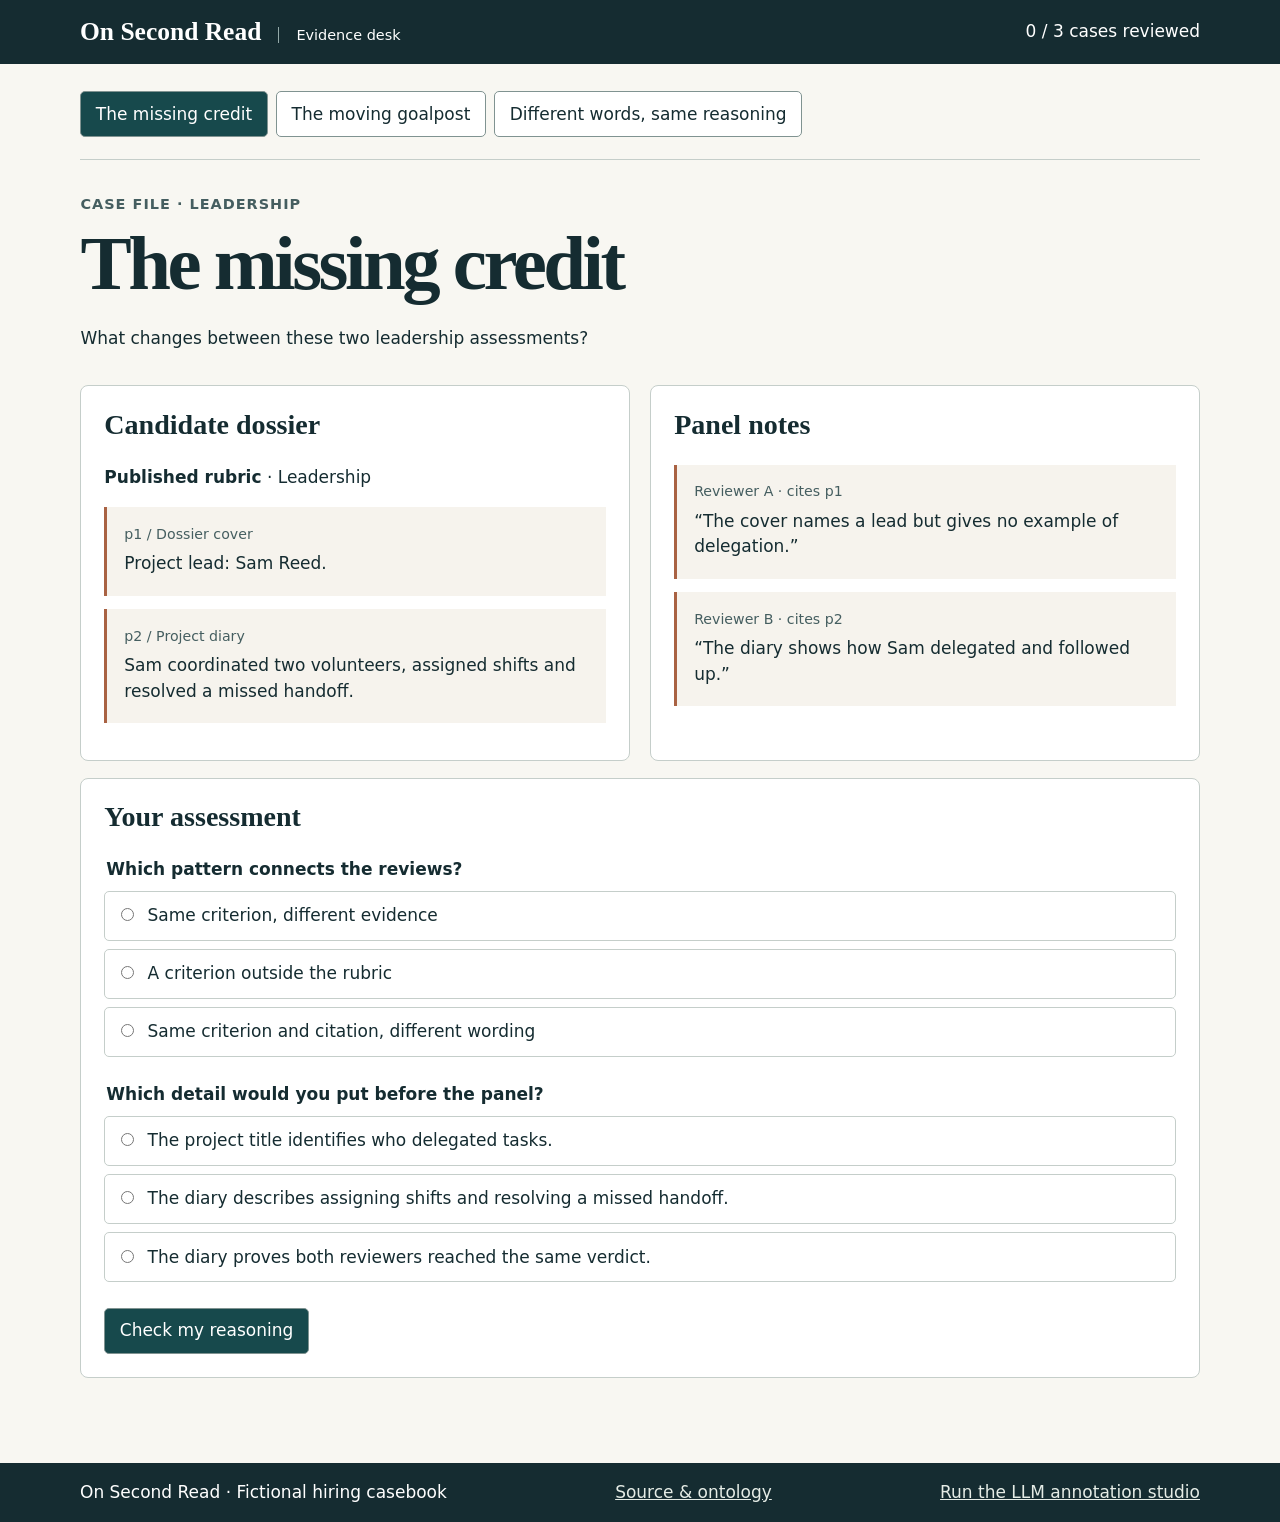
==== index.html @ 269d28dc "Add ontology-guided LLM extraction, human annotation review and a scored benchmark" ====
<!doctype html><html lang="en"><meta charset="utf-8"><meta name="viewport" content="width=device-width,initial-scale=1"><meta name="theme-color" content="#122d31"><title>On Second Read · Evidence desk</title><style>:root{color-scheme:light;--ink:#152c31;--quiet:#455e60;--line:#c5ceca;--accent:#9b4327;background:#f8f7f2;color:var(--ink);font:17px/1.5 "Source Sans 3",system-ui,sans-serif}*{box-sizing:border-box}body{margin:0}header,footer{background:var(--ink);color:white;padding:1rem max(5vw,calc((100vw - 1120px)/2));display:flex;align-items:center;justify-content:space-between;gap:1rem}.brand{font: bold 1.5rem Georgia,serif}.brand span{font:normal .85rem system-ui;border-left:1px solid #93a9a8;margin-left:1rem;padding-left:1rem}main{max-width:1160px;margin:auto;padding:1.6rem 1.2rem 4rem}nav{display:flex;gap:.5rem;flex-wrap:wrap;border-bottom:1px solid var(--line);padding-bottom:1.3rem}button,select{font:inherit;color:inherit;border:1px solid #809391;border-radius:5px;background:white;padding:.55rem .85rem;cursor:pointer}button:hover,summary:hover{background:#e7ede7}button[aria-current=true],button.primary{color:white;background:#17494c}button:focus-visible,select:focus-visible,summary:focus-visible,a:focus-visible{outline:3px solid #c15c32;outline-offset:3px}h1,h2,h3{line-height:1.15;font-family:Georgia,serif}h1{font-size:clamp(2.4rem,6vw,4.8rem);margin:.25rem 0 .55rem;letter-spacing:-.045em}h2{font-size:1.65rem}h3{font-size:1.15rem}small,.meta{color:var(--quiet)}.meta{font-size:.85rem;font-weight:700;letter-spacing:.07em;text-transform:uppercase}.intro{padding:2rem 0 1rem}.grid{display:grid;grid-template-columns:1fr 1fr;gap:1.2rem}.panel{padding:1.35rem;background:white;border:1px solid var(--line);border-radius:8px;margin-bottom:1rem}.panel h2:first-child{margin-top:0}.note{border-left:3px solid #a96243;background:#f6f3ed;padding:.8rem 1rem;margin:.8rem 0}.note p{margin:.3rem 0}.choice{display:flex;align-items:baseline;gap:.6rem;margin:.5rem 0;border:1px solid var(--line);border-radius:5px;padding:.65rem;cursor:pointer}.choice:has(input:checked){background:#dfebe6;border-color:#38665f}fieldset{margin:0 0 1rem;border:0;padding:0}legend{font-weight:650}input{accent-color:#175457}.feedback{background:#e3ede6;padding:1rem;border-left:4px solid #38755b}.feedback strong{display:block}.controls{display:flex;flex-wrap:wrap;gap:1rem;align-items:end}.controls label{display:grid;gap:.25rem}summary{cursor:pointer;padding:.5rem;font-weight:600}pre{white-space:pre-wrap;overflow-wrap:anywhere;padding:1rem;background:#edf0ed;font-size:.85rem}ol{padding-left:1.5em}li{margin:.45rem 0}.trail{padding:.8rem;border-bottom:1px solid var(--line)}footer a{color:#e5ece6}button:disabled{opacity:.55;cursor:default}@media(max-width:720px){.grid{grid-template-columns:1fr}.brand span{display:none}.panel{padding:1rem}header,footer{padding:1rem}nav button{flex-grow:1}.controls select{max-width:100%}footer{flex-wrap:wrap}}
</style>
<header><div class="brand">On Second Read<span>Evidence desk</span></div><div id="progress"></div></header>
<main><nav aria-label="Case files" id="cases"></nav><article id="desk"></article></main>
<footer>On Second Read · Fictional hiring casebook <a href="https://github.com/marouaneoa/On-Second-Read">Source &amp; ontology</a> <a href="https://github.com/marouaneoa/On-Second-Read#annotation-studio">Run the LLM annotation studio</a></footer>
<script type="application/json" id="data">{"cases": [{"id": "missing-credit", "title": "The missing credit", "rubric": "Leadership", "reviews": ["The cover names a lead but gives no example of delegation.", "The diary shows how Sam delegated and followed up."], "passages": {"p1": {"source": "Dossier cover", "text": "Project lead: Sam Reed.", "original": true}, "p2": {"source": "Project diary", "text": "Sam coordinated two volunteers, assigned shifts and resolved a missed handoff.", "original": true}}, "criteria": {"criterion": "Leadership", "extra": "Prior management experience"}, "base": ["p2", "criterion"], "answer": 1, "variants": {"p1|criterion": [[["Reviewer A", "Leadership", "p1", "Project lead: Sam Reed.", "Dossier cover"], ["Reviewer B", "Leadership", "p1", "Project lead: Sam Reed.", "Dossier cover"]], [], [], [["jA", "jB"]]], "p1|extra": [[["Reviewer A", "Leadership", "p1", "Project lead: Sam Reed.", "Dossier cover"], ["Reviewer B", "Prior management experience", "p1", "Project lead: Sam Reed.", "Dossier cover"]], [], [["jB", "extra"]], []], "p2|criterion": [[["Reviewer A", "Leadership", "p1", "Project lead: Sam Reed.", "Dossier cover"], ["Reviewer B", "Leadership", "p2", "Sam coordinated two volunteers, assigned shifts and resolved a missed handoff.", "Project diary"]], [["jA", "jB"]], [], []], "p2|extra": [[["Reviewer A", "Leadership", "p1", "Project lead: Sam Reed.", "Dossier cover"], ["Reviewer B", "Prior management experience", "p2", "Sam coordinated two volunteers, assigned shifts and resolved a missed handoff.", "Project diary"]], [], [["jB", "extra"]], []]}, "question": "Would the first reviewer reconsider after reading the diary?", "turtle": "@prefix os: \u003chttps://example.org/on-second-read#> .\n@prefix owl: \u003chttp://www.w3.org/2002/07/owl#> .\n@prefix rdfs: \u003chttp://www.w3.org/2000/01/rdf-schema#> .\n@prefix : \u003chttps://example.org/on-second-read/missing-credit#> .\n\n:case a owl:NamedIndividual, os:Case ;\n    rdfs:label \"The missing credit\" ; os:listsCriterion :criterion ; os:hasReview :reviewA, :reviewB .\n\n:criterion a owl:NamedIndividual, os:Criterion ;\n    rdfs:label \"Leadership\" .\n\n:d1 a owl:NamedIndividual, os:Document ;\n    rdfs:label \"Dossier cover\" .\n\n:p1 a owl:NamedIndividual, os:Passage ;\n    rdfs:label \"Cover credit\" ; os:partOf :d1 ; os:quote \"Project lead: Sam Reed.\" .\n\n:d2 a owl:NamedIndividual, os:Document ;\n    rdfs:label \"Project diary\" .\n\n:p2 a owl:NamedIndividual, os:Passage ;\n    rdfs:label \"Team diary\" ; os:partOf :d2 ; os:quote \"Sam coordinated two volunteers, assigned shifts and resolved a missed handoff.\" .\n\n:reviewA a owl:NamedIndividual, os:Review ;\n    rdfs:label \"Reviewer A\" ; os:containsJudgment :jA .\n\n:jA a owl:NamedIndividual, os:Judgment ;\n    rdfs:label \"Judgment A\" ; os:wording \"The cover names a lead but gives no example of delegation.\" ; os:cites :p1 ; os:appliesCriterion :criterion .\n\n:reviewB a owl:NamedIndividual, os:Review ;\n    rdfs:label \"Reviewer B\" ; os:containsJudgment :jB .\n\n:jB a owl:NamedIndividual, os:Judgment ;\n    rdfs:label \"Judgment B\" ; os:wording \"The diary shows how Sam delegated and followed up.\" ; os:cites :p2 ; os:appliesCriterion :criterion .\n"}, {"id": "moving-goalpost", "title": "The moving goalpost", "rubric": "Delivery", "reviews": ["This release meets our delivery criterion.", "This release does not establish that Alex has held a management position."], "passages": {"p1": {"source": "Launch report", "text": "Alex delivered the booking service by the agreed deadline with two colleagues.", "original": true}, "practicePassage": {"source": "Hypothetical submission receipt", "text": "The candidate submitted the work on schedule.", "original": false}}, "criteria": {"criterion": "Delivery", "extra": "Prior management experience"}, "base": ["p1", "extra"], "answer": 2, "variants": {"p1|criterion": [[["Reviewer A", "Delivery", "p1", "Alex delivered the booking service by the agreed deadline with two colleagues.", "Launch report"], ["Reviewer B", "Delivery", "p1", "Alex delivered the booking service by the agreed deadline with two colleagues.", "Launch report"]], [], [], [["jA", "jB"]]], "p1|extra": [[["Reviewer A", "Delivery", "p1", "Alex delivered the booking service by the agreed deadline with two colleagues.", "Launch report"], ["Reviewer B", "Prior management experience", "p1", "Alex delivered the booking service by the agreed deadline with two colleagues.", "Launch report"]], [], [["jB", "extra"]], []], "practicePassage|criterion": [[["Reviewer A", "Delivery", "p1", "Alex delivered the booking service by the agreed deadline with two colleagues.", "Launch report"], ["Reviewer B", "Delivery", "practicePassage", "The candidate submitted the work on schedule.", "Hypothetical submission receipt"]], [["jA", "jB"]], [], []], "practicePassage|extra": [[["Reviewer A", "Delivery", "p1", "Alex delivered the booking service by the agreed deadline with two colleagues.", "Launch report"], ["Reviewer B", "Prior management experience", "practicePassage", "The candidate submitted the work on schedule.", "Hypothetical submission receipt"]], [], [["jB", "extra"]], []]}, "question": "When was management experience introduced as a requirement?", "turtle": "@prefix os: \u003chttps://example.org/on-second-read#> .\n@prefix owl: \u003chttp://www.w3.org/2002/07/owl#> .\n@prefix rdfs: \u003chttp://www.w3.org/2000/01/rdf-schema#> .\n@prefix : \u003chttps://example.org/on-second-read/moving-goalpost#> .\n\n:case a owl:NamedIndividual, os:Case ;\n    rdfs:label \"The moving goalpost\" ; os:listsCriterion :criterion ; os:hasReview :reviewA, :reviewB .\n\n:criterion a owl:NamedIndividual, os:Criterion ;\n    rdfs:label \"Delivery\" .\n\n:extra a owl:NamedIndividual, os:Criterion ;\n    rdfs:label \"Prior management experience\" .\n\n:d1 a owl:NamedIndividual, os:Document ;\n    rdfs:label \"Launch report\" .\n\n:p1 a owl:NamedIndividual, os:Passage ;\n    rdfs:label \"Launch note\" ; os:partOf :d1 ; os:quote \"Alex delivered the booking service by the agreed deadline with two colleagues.\" .\n\n:reviewA a owl:NamedIndividual, os:Review ;\n    rdfs:label \"Reviewer A\" ; os:containsJudgment :jA .\n\n:jA a owl:NamedIndividual, os:Judgment ;\n    rdfs:label \"Judgment A\" ; os:wording \"This release meets our delivery criterion.\" ; os:cites :p1 ; os:appliesCriterion :criterion .\n\n:reviewB a owl:NamedIndividual, os:Review ;\n    rdfs:label \"Reviewer B\" ; os:containsJudgment :jB .\n\n:jB a owl:NamedIndividual, os:Judgment ;\n    rdfs:label \"Judgment B\" ; os:wording \"This release does not establish that Alex has held a management position.\" ; os:cites :p1 ; os:appliesCriterion :extra .\n"}, {"id": "same-reasoning", "title": "Different words, same reasoning", "rubric": "Verification", "reviews": ["The recorded replay verifies the fix.", "Noor checked that the incident could no longer be reproduced."], "passages": {"p1": {"source": "Release notebook", "text": "Before shipping, Noor replayed the incident against the patch and recorded a passing regression test.", "original": true}, "practicePassage": {"source": "Hypothetical submission receipt", "text": "The candidate submitted the work on schedule.", "original": false}}, "criteria": {"criterion": "Verification", "extra": "Prior management experience"}, "base": ["p1", "criterion"], "answer": 3, "variants": {"p1|criterion": [[["Reviewer A", "Verification", "p1", "Before shipping, Noor replayed the incident against the patch and recorded a passing regression test.", "Release notebook"], ["Reviewer B", "Verification", "p1", "Before shipping, Noor replayed the incident against the patch and recorded a passing regression test.", "Release notebook"]], [], [], [["jA", "jB"]]], "p1|extra": [[["Reviewer A", "Verification", "p1", "Before shipping, Noor replayed the incident against the patch and recorded a passing regression test.", "Release notebook"], ["Reviewer B", "Prior management experience", "p1", "Before shipping, Noor replayed the incident against the patch and recorded a passing regression test.", "Release notebook"]], [], [["jB", "extra"]], []], "practicePassage|criterion": [[["Reviewer A", "Verification", "p1", "Before shipping, Noor replayed the incident against the patch and recorded a passing regression test.", "Release notebook"], ["Reviewer B", "Verification", "practicePassage", "The candidate submitted the work on schedule.", "Hypothetical submission receipt"]], [["jA", "jB"]], [], []], "practicePassage|extra": [[["Reviewer A", "Verification", "p1", "Before shipping, Noor replayed the incident against the patch and recorded a passing regression test.", "Release notebook"], ["Reviewer B", "Prior management experience", "practicePassage", "The candidate submitted the work on schedule.", "Hypothetical submission receipt"]], [], [["jB", "extra"]], []]}, "question": "What further information would you need to compare the reviewers\u2019 overall recommendations?", "turtle": "@prefix os: \u003chttps://example.org/on-second-read#> .\n@prefix owl: \u003chttp://www.w3.org/2002/07/owl#> .\n@prefix rdfs: \u003chttp://www.w3.org/2000/01/rdf-schema#> .\n@prefix : \u003chttps://example.org/on-second-read/same-reasoning#> .\n\n:case a owl:NamedIndividual, os:Case ;\n    rdfs:label \"Different words, same reasoning\" ; os:listsCriterion :criterion ; os:hasReview :reviewA, :reviewB .\n\n:criterion a owl:NamedIndividual, os:Criterion ;\n    rdfs:label \"Verification\" .\n\n:d1 a owl:NamedIndividual, os:Document ;\n    rdfs:label \"Release notebook\" .\n\n:p1 a owl:NamedIndividual, os:Passage ;\n    rdfs:label \"Test log\" ; os:partOf :d1 ; os:quote \"Before shipping, Noor replayed the incident against the patch and recorded a passing regression test.\" .\n\n:reviewA a owl:NamedIndividual, os:Review ;\n    rdfs:label \"Reviewer A\" ; os:containsJudgment :jA .\n\n:jA a owl:NamedIndividual, os:Judgment ;\n    rdfs:label \"Judgment A\" ; os:wording \"The recorded replay verifies the fix.\" ; os:cites :p1 ; os:appliesCriterion :criterion .\n\n:reviewB a owl:NamedIndividual, os:Review ;\n    rdfs:label \"Reviewer B\" ; os:containsJudgment :jB .\n\n:jB a owl:NamedIndividual, os:Judgment ;\n    rdfs:label \"Judgment B\" ; os:wording \"Noor checked that the incident could no longer be reproduced.\" ; os:cites :p1 ; os:appliesCriterion :criterion .\n"}], "queries": ["PREFIX os: \u003chttps://example.org/on-second-read#>\nPREFIX rdfs: \u003chttp://www.w3.org/2000/01/rdf-schema#>\nSELECT ?reviewer ?criterion ?passage ?quote ?source WHERE {\n  ?case os:hasReview ?review .\n  ?review rdfs:label ?reviewer ; os:containsJudgment ?j .\n  ?j os:appliesCriterion/rdfs:label ?criterion ; os:cites ?passage .\n  ?passage os:quote ?quote ; os:partOf/rdfs:label ?source .\n} ORDER BY ?reviewer ?passage\n", "PREFIX os: \u003chttps://example.org/on-second-read#>\nPREFIX rdfs: \u003chttp://www.w3.org/2000/01/rdf-schema#>\nSELECT DISTINCT ?a ?b WHERE {\n  ?case os:hasReview ?ra, ?rb .\n  ?ra os:containsJudgment ?a .\n  ?rb os:containsJudgment ?b .\n  ?a os:appliesCriterion ?criterion ; os:cites ?pa ; os:wording ?wa .\n  ?b os:appliesCriterion ?criterion ; os:cites ?pb ; os:wording ?wb .\n  FILTER (STR(?ra) \u003c STR(?rb) && ?pa != ?pb)\n} ORDER BY ?a ?b\n", "PREFIX os: \u003chttps://example.org/on-second-read#>\nPREFIX rdfs: \u003chttp://www.w3.org/2000/01/rdf-schema#>\nSELECT ?judgment ?criterion WHERE {\n  ?case os:hasReview/os:containsJudgment ?judgment .\n  ?judgment os:appliesCriterion ?criterion .\n  FILTER NOT EXISTS { ?case os:listsCriterion ?criterion }\n} ORDER BY ?judgment\n", "PREFIX os: \u003chttps://example.org/on-second-read#>\nPREFIX rdfs: \u003chttp://www.w3.org/2000/01/rdf-schema#>\nSELECT DISTINCT ?a ?b WHERE {\n  ?case os:hasReview ?ra, ?rb .\n  ?ra os:containsJudgment ?a .\n  ?rb os:containsJudgment ?b .\n  ?a os:appliesCriterion ?criterion ; os:cites ?pa ; os:wording ?wa .\n  ?b os:appliesCriterion ?criterion ; os:cites ?pb ; os:wording ?wb .\n  FILTER (STR(?ra) \u003c STR(?rb) && ?pa = ?pb && ?wa != ?wb)\n} ORDER BY ?a ?b\n"]}</script><script>const {cases, queries} = JSON.parse(document.querySelector('#data').textContent);
const desk = document.querySelector('#desk');
const nav = document.querySelector('#cases');
const labels = ['Source trace', 'Same criterion, different evidence', 'A criterion outside the rubric', 'Same criterion and citation, different wording'];
const briefs = {
  'missing-credit': ['What changes between these two leadership assessments?', 'Which detail would you put before the panel?', ['The project title identifies who delegated tasks.', 'The diary describes assigning shifts and resolving a missed handoff.', 'The diary proves both reviewers reached the same verdict.'], 1, 'The cover identifies a lead. Only the diary describes the coordination work.'],
  'moving-goalpost': ['Which requirement did the panel actually publish?', 'What would you ask the panel to justify?', ['Why the launch report mentions a deadline.', 'Whether the candidate worked alone.', 'Why management experience enters a delivery assessment.'], 2, 'The release addresses delivery. The second judgment introduces management experience, which is absent from the complete rubric.'],
  'same-reasoning': ['Does different wording change the evidence trail?', 'Which conclusion can you defend from the file?', ['Both cite the recorded replay under the verification criterion.', 'Both would make the same hiring decision.', 'The wording shows that they used different tests.'], 0, 'The trace converges on the same passage and criterion. The file records no overall hiring recommendation.']
};
const key = 'on-second-read.answers.v1';
let saved = {};
try { saved = JSON.parse(localStorage.getItem(key)) || {}; } catch {}
let current;
const esc = s => String(s).replace(/[&<>"']/g, x => ({'&':'&amp;','<':'&lt;','>':'&gt;','"':'&quot;',"'":'&#39;'}[x]));
const valid = c => Array.isArray(saved[c.id]) && [1,2,3].includes(saved[c.id][0]) && [0,1,2].includes(saved[c.id][1]);
function store(){try {localStorage.setItem(key, JSON.stringify(saved));} catch {}}
function choices(name, items, offset){
  return items.map((text,i)=>`<label class="choice"><input required type="radio" name="${name}" value="${i+offset}">${esc(text)}</label>`).join('');
}
function openCase(){
  current = cases.find(c => c.id === location.hash.slice(1)) || cases[0];
  const c=current, brief=briefs[c.id], done=valid(c);
  document.querySelector('#progress').textContent = cases.filter(valid).length+' / '+cases.length+' cases reviewed';
  nav.innerHTML = cases.map(item=>`<button aria-current="${item.id===c.id}" data-case="${item.id}">${valid(item)?'✓ ':''}${esc(item.title)}</button>`).join('');
  const baseline=c.variants[c.base.join('|')][0];
  desk.innerHTML=`<section class="intro"><div class="meta">Case file · ${esc(c.rubric)}</div><h1>${esc(c.title)}</h1><p>${esc(brief[0])}</p></section>
  <div class="grid"><section class="panel"><h2>Candidate dossier</h2><p><b>Published rubric</b> · ${esc(c.rubric)}</p>
  ${Object.entries(c.passages).filter(([,p])=>p.original).map(([id,p])=>`<div class="note"><small>${esc(id)} / ${esc(p.source)}</small><p>${esc(p.text)}</p></div>`).join('')}</section>
  <section class="panel"><h2>Panel notes</h2>${c.reviews.map((w,i)=>`<div class="note"><small>${esc(baseline[i][0])} · cites ${esc(baseline[i][2])}</small><p>“${esc(w)}”</p></div>`).join('')}</section></div>
  <section class="panel" id="decision"><h2>Your assessment</h2>${done?feedback(c):`<form><fieldset><legend>Which pattern connects the reviews?</legend>${choices('pattern',labels.slice(1),1)}</fieldset><fieldset><legend>${esc(brief[1])}</legend>${choices('reason',brief[2],0)}</fieldset><button class="primary">Check my reasoning</button></form>`}</section>${done?'<section class="panel" id="lab"></section>':''}`;
  const form=desk.querySelector('form');
  if(form) form.onsubmit=e=>{e.preventDefault(); const values=new FormData(form);saved[c.id]=['pattern','reason'].map(k=>Number(values.get(k)));store();openCase();desk.querySelector('#decision').scrollIntoView();};
  if(done){
    desk.querySelector('#retry').onclick=()=>{delete saved[c.id];store();openCase();};
    showLab(c);
  }
}
function feedback(c){
  const [p,r]=saved[c.id], brief=briefs[c.id];
  const score=Number(p===c.answer)+Number(r===brief[3]);
  return `<div class="feedback"><strong>${score} of 2 supported by the record</strong>
  <p>Your pattern: ${esc(labels[p])}.<br>Your evidence: ${esc(brief[2][r])}</p>
  <p><b>Finding</b> · ${esc(labels[c.answer])}. ${esc(brief[4])}</p></div>
  <p><b>For discussion</b> · ${esc(c.question)}</p><button id="retry">Try this case again</button>`;
}
function showLab(c){
  const lab=desk.querySelector('#lab');
  const options=(entries,base)=>entries.map(([v,label])=>`<option value="${esc(v)}" ${v===base?'selected':''}>${esc(label)}</option>`).join('');
  lab.innerHTML=`<h2>Evidence lab</h2><p>Change Reviewer B’s recorded citation or criterion. Compare the resulting graph with the original panel notes above.</p>
  <div class="controls"><label>Cited passage<select id="citation">${options(Object.entries(c.passages).map(([id,p])=>[id,p.source]),c.base[0])}</select></label>
  <label>Applied criterion<select id="criterion">${options(Object.entries(c.criteria),c.base[1])}</select></label><button id="restore">Restore original</button></div>
  <div id="outcome" aria-live="polite"></div>
  <details><summary>Inspect a SPARQL query and its rows</summary><select aria-label="Query" id="query">${options(labels.map((s,i)=>[i,s]),0)}</select><pre id="sparql"></pre><pre id="rows"></pre></details>
  <details><summary>Read the original Turtle file</summary><pre>${esc(c.turtle)}</pre></details>`;
  const citation=lab.querySelector('#citation'), criterion=lab.querySelector('#criterion'), query=lab.querySelector('#query');
  function update(){
    const result=c.variants[[citation.value,criterion.value].join('|')], original=c.variants[c.base.join('|')];
    const modified=citation.value!==c.base[0] || criterion.value!==c.base[1];
    const active=labels.slice(1).flatMap((name,i)=>result[i+1].length?[name]:[]);
    const changes=labels.slice(1).flatMap((name,i)=>Boolean(original[i+1].length)===Boolean(result[i+1].length)?[]:[(result[i+1].length?'Added':'Removed')+' · '+name]);
    lab.querySelector('#outcome').innerHTML=`<h3>${modified?'Hypothetical evidence trail':'Original evidence trail'}</h3>
    ${result[0].map(([who,crit,id,quote,src])=>`<div class="trail"><b>${esc(who)}</b> → ${esc(crit)} → ${esc(src)} <small>(${esc(id)})</small><br>“${esc(quote)}”</div>`).join('')}
    <p><b>Matching patterns</b> · ${esc(active.join(' / ')||'None')}</p>${modified?`<p>${esc(changes.join(' / ')||'The matching patterns are unchanged.')}</p>`:''}`;
    lab.querySelector('#sparql').textContent=queries[query.value];
    lab.querySelector('#rows').textContent=result[query.value].map(row=>row.join(' | ')).join('\n')||'0 matching rows';
    lab.querySelector('#restore').disabled=!modified;
  }
  for(const control of [citation,criterion,query]) control.onchange=update;
  lab.querySelector('#restore').onclick=()=>{[citation.value,criterion.value]=c.base;update();};
  update();
}
nav.onclick=e=>{if(e.target.dataset.case)location.hash=e.target.dataset.case;};
window.addEventListener('hashchange',openCase);
openCase();
</script></html>
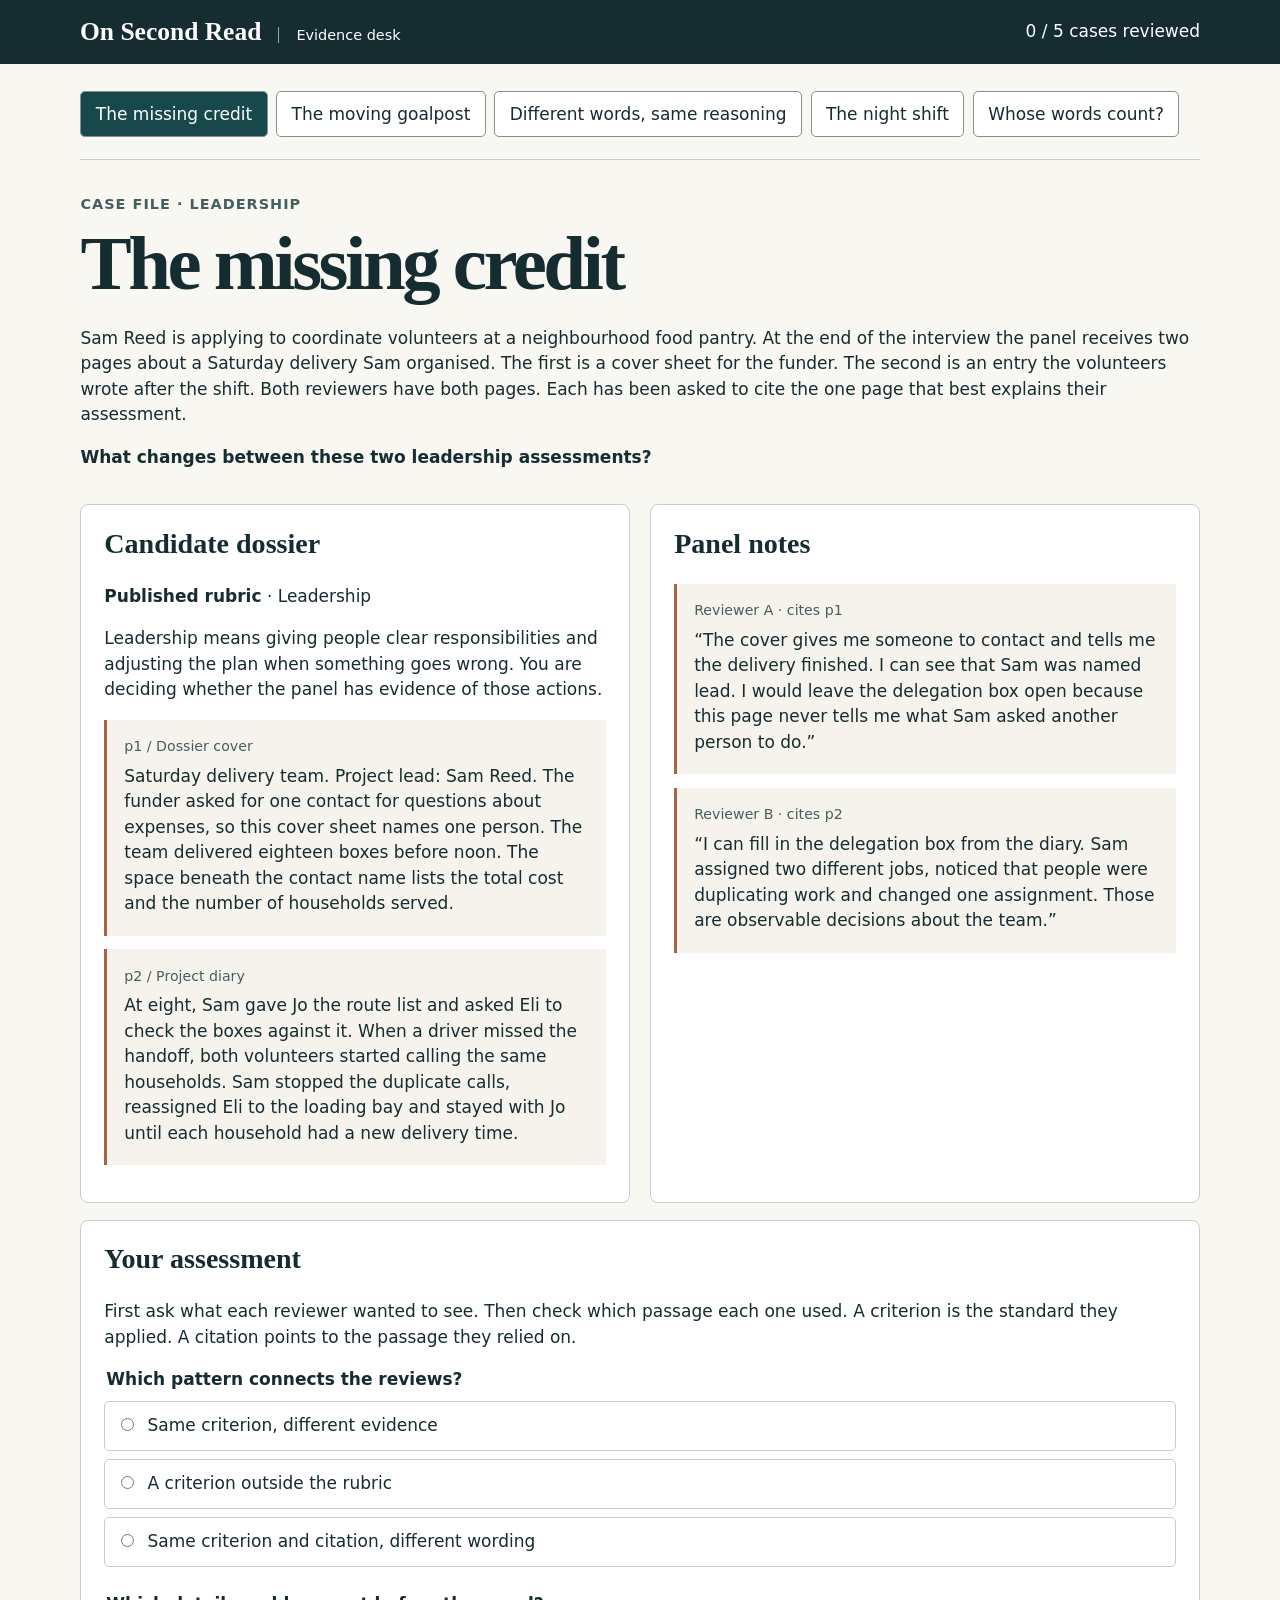
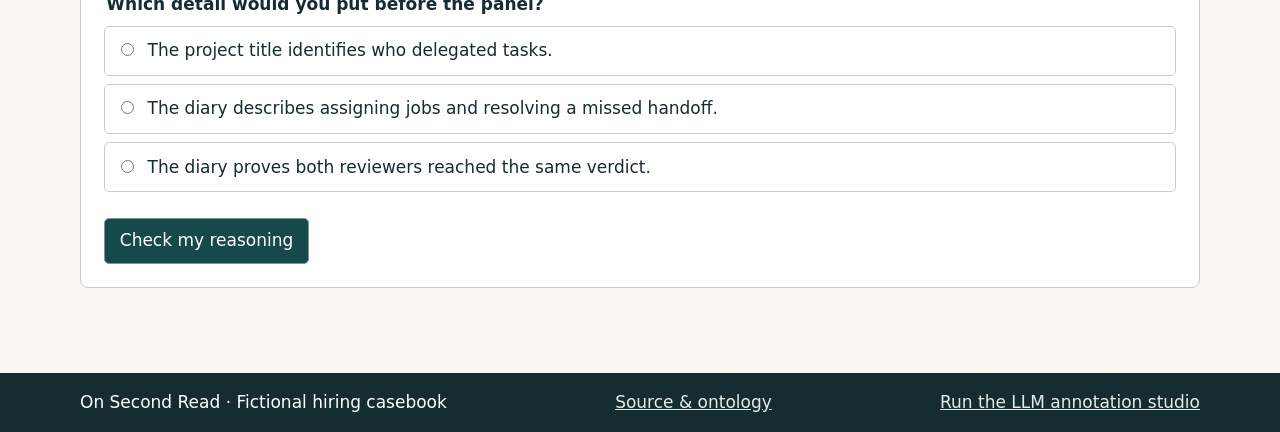
==== commit 46bb7952: "Expand five hiring dossiers with source narratives and guided explanations" ====
--- a/index.html
+++ b/index.html
@@ -3,16 +3,16 @@
 <header><div class="brand">On Second Read<span>Evidence desk</span></div><div id="progress"></div></header>
 <main><nav aria-label="Case files" id="cases"></nav><article id="desk"></article></main>
 <footer>On Second Read · Fictional hiring casebook <a href="https://github.com/marouaneoa/On-Second-Read">Source &amp; ontology</a> <a href="https://github.com/marouaneoa/On-Second-Read#annotation-studio">Run the LLM annotation studio</a></footer>
-<script type="application/json" id="data">{"cases": [{"id": "missing-credit", "title": "The missing credit", "rubric": "Leadership", "reviews": ["The cover names a lead but gives no example of delegation.", "The diary shows how Sam delegated and followed up."], "passages": {"p1": {"source": "Dossier cover", "text": "Project lead: Sam Reed.", "original": true}, "p2": {"source": "Project diary", "text": "Sam coordinated two volunteers, assigned shifts and resolved a missed handoff.", "original": true}}, "criteria": {"criterion": "Leadership", "extra": "Prior management experience"}, "base": ["p2", "criterion"], "answer": 1, "variants": {"p1|criterion": [[["Reviewer A", "Leadership", "p1", "Project lead: Sam Reed.", "Dossier cover"], ["Reviewer B", "Leadership", "p1", "Project lead: Sam Reed.", "Dossier cover"]], [], [], [["jA", "jB"]]], "p1|extra": [[["Reviewer A", "Leadership", "p1", "Project lead: Sam Reed.", "Dossier cover"], ["Reviewer B", "Prior management experience", "p1", "Project lead: Sam Reed.", "Dossier cover"]], [], [["jB", "extra"]], []], "p2|criterion": [[["Reviewer A", "Leadership", "p1", "Project lead: Sam Reed.", "Dossier cover"], ["Reviewer B", "Leadership", "p2", "Sam coordinated two volunteers, assigned shifts and resolved a missed handoff.", "Project diary"]], [["jA", "jB"]], [], []], "p2|extra": [[["Reviewer A", "Leadership", "p1", "Project lead: Sam Reed.", "Dossier cover"], ["Reviewer B", "Prior management experience", "p2", "Sam coordinated two volunteers, assigned shifts and resolved a missed handoff.", "Project diary"]], [], [["jB", "extra"]], []]}, "question": "Would the first reviewer reconsider after reading the diary?", "turtle": "@prefix os: \u003chttps://example.org/on-second-read#> .\n@prefix owl: \u003chttp://www.w3.org/2002/07/owl#> .\n@prefix rdfs: \u003chttp://www.w3.org/2000/01/rdf-schema#> .\n@prefix : \u003chttps://example.org/on-second-read/missing-credit#> .\n\n:case a owl:NamedIndividual, os:Case ;\n    rdfs:label \"The missing credit\" ; os:listsCriterion :criterion ; os:hasReview :reviewA, :reviewB .\n\n:criterion a owl:NamedIndividual, os:Criterion ;\n    rdfs:label \"Leadership\" .\n\n:d1 a owl:NamedIndividual, os:Document ;\n    rdfs:label \"Dossier cover\" .\n\n:p1 a owl:NamedIndividual, os:Passage ;\n    rdfs:label \"Cover credit\" ; os:partOf :d1 ; os:quote \"Project lead: Sam Reed.\" .\n\n:d2 a owl:NamedIndividual, os:Document ;\n    rdfs:label \"Project diary\" .\n\n:p2 a owl:NamedIndividual, os:Passage ;\n    rdfs:label \"Team diary\" ; os:partOf :d2 ; os:quote \"Sam coordinated two volunteers, assigned shifts and resolved a missed handoff.\" .\n\n:reviewA a owl:NamedIndividual, os:Review ;\n    rdfs:label \"Reviewer A\" ; os:containsJudgment :jA .\n\n:jA a owl:NamedIndividual, os:Judgment ;\n    rdfs:label \"Judgment A\" ; os:wording \"The cover names a lead but gives no example of delegation.\" ; os:cites :p1 ; os:appliesCriterion :criterion .\n\n:reviewB a owl:NamedIndividual, os:Review ;\n    rdfs:label \"Reviewer B\" ; os:containsJudgment :jB .\n\n:jB a owl:NamedIndividual, os:Judgment ;\n    rdfs:label \"Judgment B\" ; os:wording \"The diary shows how Sam delegated and followed up.\" ; os:cites :p2 ; os:appliesCriterion :criterion .\n"}, {"id": "moving-goalpost", "title": "The moving goalpost", "rubric": "Delivery", "reviews": ["This release meets our delivery criterion.", "This release does not establish that Alex has held a management position."], "passages": {"p1": {"source": "Launch report", "text": "Alex delivered the booking service by the agreed deadline with two colleagues.", "original": true}, "practicePassage": {"source": "Hypothetical submission receipt", "text": "The candidate submitted the work on schedule.", "original": false}}, "criteria": {"criterion": "Delivery", "extra": "Prior management experience"}, "base": ["p1", "extra"], "answer": 2, "variants": {"p1|criterion": [[["Reviewer A", "Delivery", "p1", "Alex delivered the booking service by the agreed deadline with two colleagues.", "Launch report"], ["Reviewer B", "Delivery", "p1", "Alex delivered the booking service by the agreed deadline with two colleagues.", "Launch report"]], [], [], [["jA", "jB"]]], "p1|extra": [[["Reviewer A", "Delivery", "p1", "Alex delivered the booking service by the agreed deadline with two colleagues.", "Launch report"], ["Reviewer B", "Prior management experience", "p1", "Alex delivered the booking service by the agreed deadline with two colleagues.", "Launch report"]], [], [["jB", "extra"]], []], "practicePassage|criterion": [[["Reviewer A", "Delivery", "p1", "Alex delivered the booking service by the agreed deadline with two colleagues.", "Launch report"], ["Reviewer B", "Delivery", "practicePassage", "The candidate submitted the work on schedule.", "Hypothetical submission receipt"]], [["jA", "jB"]], [], []], "practicePassage|extra": [[["Reviewer A", "Delivery", "p1", "Alex delivered the booking service by the agreed deadline with two colleagues.", "Launch report"], ["Reviewer B", "Prior management experience", "practicePassage", "The candidate submitted the work on schedule.", "Hypothetical submission receipt"]], [], [["jB", "extra"]], []]}, "question": "When was management experience introduced as a requirement?", "turtle": "@prefix os: \u003chttps://example.org/on-second-read#> .\n@prefix owl: \u003chttp://www.w3.org/2002/07/owl#> .\n@prefix rdfs: \u003chttp://www.w3.org/2000/01/rdf-schema#> .\n@prefix : \u003chttps://example.org/on-second-read/moving-goalpost#> .\n\n:case a owl:NamedIndividual, os:Case ;\n    rdfs:label \"The moving goalpost\" ; os:listsCriterion :criterion ; os:hasReview :reviewA, :reviewB .\n\n:criterion a owl:NamedIndividual, os:Criterion ;\n    rdfs:label \"Delivery\" .\n\n:extra a owl:NamedIndividual, os:Criterion ;\n    rdfs:label \"Prior management experience\" .\n\n:d1 a owl:NamedIndividual, os:Document ;\n    rdfs:label \"Launch report\" .\n\n:p1 a owl:NamedIndividual, os:Passage ;\n    rdfs:label \"Launch note\" ; os:partOf :d1 ; os:quote \"Alex delivered the booking service by the agreed deadline with two colleagues.\" .\n\n:reviewA a owl:NamedIndividual, os:Review ;\n    rdfs:label \"Reviewer A\" ; os:containsJudgment :jA .\n\n:jA a owl:NamedIndividual, os:Judgment ;\n    rdfs:label \"Judgment A\" ; os:wording \"This release meets our delivery criterion.\" ; os:cites :p1 ; os:appliesCriterion :criterion .\n\n:reviewB a owl:NamedIndividual, os:Review ;\n    rdfs:label \"Reviewer B\" ; os:containsJudgment :jB .\n\n:jB a owl:NamedIndividual, os:Judgment ;\n    rdfs:label \"Judgment B\" ; os:wording \"This release does not establish that Alex has held a management position.\" ; os:cites :p1 ; os:appliesCriterion :extra .\n"}, {"id": "same-reasoning", "title": "Different words, same reasoning", "rubric": "Verification", "reviews": ["The recorded replay verifies the fix.", "Noor checked that the incident could no longer be reproduced."], "passages": {"p1": {"source": "Release notebook", "text": "Before shipping, Noor replayed the incident against the patch and recorded a passing regression test.", "original": true}, "practicePassage": {"source": "Hypothetical submission receipt", "text": "The candidate submitted the work on schedule.", "original": false}}, "criteria": {"criterion": "Verification", "extra": "Prior management experience"}, "base": ["p1", "criterion"], "answer": 3, "variants": {"p1|criterion": [[["Reviewer A", "Verification", "p1", "Before shipping, Noor replayed the incident against the patch and recorded a passing regression test.", "Release notebook"], ["Reviewer B", "Verification", "p1", "Before shipping, Noor replayed the incident against the patch and recorded a passing regression test.", "Release notebook"]], [], [], [["jA", "jB"]]], "p1|extra": [[["Reviewer A", "Verification", "p1", "Before shipping, Noor replayed the incident against the patch and recorded a passing regression test.", "Release notebook"], ["Reviewer B", "Prior management experience", "p1", "Before shipping, Noor replayed the incident against the patch and recorded a passing regression test.", "Release notebook"]], [], [["jB", "extra"]], []], "practicePassage|criterion": [[["Reviewer A", "Verification", "p1", "Before shipping, Noor replayed the incident against the patch and recorded a passing regression test.", "Release notebook"], ["Reviewer B", "Verification", "practicePassage", "The candidate submitted the work on schedule.", "Hypothetical submission receipt"]], [["jA", "jB"]], [], []], "practicePassage|extra": [[["Reviewer A", "Verification", "p1", "Before shipping, Noor replayed the incident against the patch and recorded a passing regression test.", "Release notebook"], ["Reviewer B", "Prior management experience", "practicePassage", "The candidate submitted the work on schedule.", "Hypothetical submission receipt"]], [], [["jB", "extra"]], []]}, "question": "What further information would you need to compare the reviewers\u2019 overall recommendations?", "turtle": "@prefix os: \u003chttps://example.org/on-second-read#> .\n@prefix owl: \u003chttp://www.w3.org/2002/07/owl#> .\n@prefix rdfs: \u003chttp://www.w3.org/2000/01/rdf-schema#> .\n@prefix : \u003chttps://example.org/on-second-read/same-reasoning#> .\n\n:case a owl:NamedIndividual, os:Case ;\n    rdfs:label \"Different words, same reasoning\" ; os:listsCriterion :criterion ; os:hasReview :reviewA, :reviewB .\n\n:criterion a owl:NamedIndividual, os:Criterion ;\n    rdfs:label \"Verification\" .\n\n:d1 a owl:NamedIndividual, os:Document ;\n    rdfs:label \"Release notebook\" .\n\n:p1 a owl:NamedIndividual, os:Passage ;\n    rdfs:label \"Test log\" ; os:partOf :d1 ; os:quote \"Before shipping, Noor replayed the incident against the patch and recorded a passing regression test.\" .\n\n:reviewA a owl:NamedIndividual, os:Review ;\n    rdfs:label \"Reviewer A\" ; os:containsJudgment :jA .\n\n:jA a owl:NamedIndividual, os:Judgment ;\n    rdfs:label \"Judgment A\" ; os:wording \"The recorded replay verifies the fix.\" ; os:cites :p1 ; os:appliesCriterion :criterion .\n\n:reviewB a owl:NamedIndividual, os:Review ;\n    rdfs:label \"Reviewer B\" ; os:containsJudgment :jB .\n\n:jB a owl:NamedIndividual, os:Judgment ;\n    rdfs:label \"Judgment B\" ; os:wording \"Noor checked that the incident could no longer be reproduced.\" ; os:cites :p1 ; os:appliesCriterion :criterion .\n"}], "queries": ["PREFIX os: \u003chttps://example.org/on-second-read#>\nPREFIX rdfs: \u003chttp://www.w3.org/2000/01/rdf-schema#>\nSELECT ?reviewer ?criterion ?passage ?quote ?source WHERE {\n  ?case os:hasReview ?review .\n  ?review rdfs:label ?reviewer ; os:containsJudgment ?j .\n  ?j os:appliesCriterion/rdfs:label ?criterion ; os:cites ?passage .\n  ?passage os:quote ?quote ; os:partOf/rdfs:label ?source .\n} ORDER BY ?reviewer ?passage\n", "PREFIX os: \u003chttps://example.org/on-second-read#>\nPREFIX rdfs: \u003chttp://www.w3.org/2000/01/rdf-schema#>\nSELECT DISTINCT ?a ?b WHERE {\n  ?case os:hasReview ?ra, ?rb .\n  ?ra os:containsJudgment ?a .\n  ?rb os:containsJudgment ?b .\n  ?a os:appliesCriterion ?criterion ; os:cites ?pa ; os:wording ?wa .\n  ?b os:appliesCriterion ?criterion ; os:cites ?pb ; os:wording ?wb .\n  FILTER (STR(?ra) \u003c STR(?rb) && ?pa != ?pb)\n} ORDER BY ?a ?b\n", "PREFIX os: \u003chttps://example.org/on-second-read#>\nPREFIX rdfs: \u003chttp://www.w3.org/2000/01/rdf-schema#>\nSELECT ?judgment ?criterion WHERE {\n  ?case os:hasReview/os:containsJudgment ?judgment .\n  ?judgment os:appliesCriterion ?criterion .\n  FILTER NOT EXISTS { ?case os:listsCriterion ?criterion }\n} ORDER BY ?judgment\n", "PREFIX os: \u003chttps://example.org/on-second-read#>\nPREFIX rdfs: \u003chttp://www.w3.org/2000/01/rdf-schema#>\nSELECT DISTINCT ?a ?b WHERE {\n  ?case os:hasReview ?ra, ?rb .\n  ?ra os:containsJudgment ?a .\n  ?rb os:containsJudgment ?b .\n  ?a os:appliesCriterion ?criterion ; os:cites ?pa ; os:wording ?wa .\n  ?b os:appliesCriterion ?criterion ; os:cites ?pb ; os:wording ?wb .\n  FILTER (STR(?ra) \u003c STR(?rb) && ?pa = ?pb && ?wa != ?wb)\n} ORDER BY ?a ?b\n"]}</script><script>const {cases, queries} = JSON.parse(document.querySelector('#data').textContent);
+<script type="application/json" id="data">{"cases": [{"guide": {"context": "Sam Reed is applying to coordinate volunteers at a neighbourhood food pantry. At the end of the interview the panel receives two pages about a Saturday delivery Sam organised. The first is a cover sheet for the funder. The second is an entry the volunteers wrote after the shift. Both reviewers have both pages. Each has been asked to cite the one page that best explains their assessment.", "rule": "Leadership means giving people clear responsibilities and adjusting the plan when something goes wrong. You are deciding whether the panel has evidence of those actions.", "walk": "Start with the cover. A contact name tells Reviewer A whom to call. It leaves the division of work unanswered. Now read the diary verbs: gave, asked, reassigned. Reviewer B can point to the very actions A wanted to see. Both used the same leadership standard. A change of source explains the different strength of their judgments."}, "id": "missing-credit", "title": "The missing credit", "rubric": "Leadership", "reviews": ["The cover gives me someone to contact and tells me the delivery finished. I can see that Sam was named lead. I would leave the delegation box open because this page never tells me what Sam asked another person to do.", "I can fill in the delegation box from the diary. Sam assigned two different jobs, noticed that people were duplicating work and changed one assignment. Those are observable decisions about the team."], "passages": {"p1": {"source": "Dossier cover", "text": "Saturday delivery team. Project lead: Sam Reed. The funder asked for one contact for questions about expenses, so this cover sheet names one person. The team delivered eighteen boxes before noon. The space beneath the contact name lists the total cost and the number of households served.", "original": true}, "p2": {"source": "Project diary", "text": "At eight, Sam gave Jo the route list and asked Eli to check the boxes against it. When a driver missed the handoff, both volunteers started calling the same households. Sam stopped the duplicate calls, reassigned Eli to the loading bay and stayed with Jo until each household had a new delivery time.", "original": true}}, "criteria": {"criterion": "Leadership", "extra": "Prior management experience"}, "base": ["p2", "criterion"], "answer": 1, "variants": {"p1|criterion": [[["Reviewer A", "Leadership", "p1", "Saturday delivery team. Project lead: Sam Reed. The funder asked for one contact for questions about expenses, so this cover sheet names one person. The team delivered eighteen boxes before noon. The space beneath the contact name lists the total cost and the number of households served.", "Dossier cover"], ["Reviewer B", "Leadership", "p1", "Saturday delivery team. Project lead: Sam Reed. The funder asked for one contact for questions about expenses, so this cover sheet names one person. The team delivered eighteen boxes before noon. The space beneath the contact name lists the total cost and the number of households served.", "Dossier cover"]], [], [], [["jA", "jB"]]], "p1|extra": [[["Reviewer A", "Leadership", "p1", "Saturday delivery team. Project lead: Sam Reed. The funder asked for one contact for questions about expenses, so this cover sheet names one person. The team delivered eighteen boxes before noon. The space beneath the contact name lists the total cost and the number of households served.", "Dossier cover"], ["Reviewer B", "Prior management experience", "p1", "Saturday delivery team. Project lead: Sam Reed. The funder asked for one contact for questions about expenses, so this cover sheet names one person. The team delivered eighteen boxes before noon. The space beneath the contact name lists the total cost and the number of households served.", "Dossier cover"]], [], [["jB", "extra"]], []], "p2|criterion": [[["Reviewer A", "Leadership", "p1", "Saturday delivery team. Project lead: Sam Reed. The funder asked for one contact for questions about expenses, so this cover sheet names one person. The team delivered eighteen boxes before noon. The space beneath the contact name lists the total cost and the number of households served.", "Dossier cover"], ["Reviewer B", "Leadership", "p2", "At eight, Sam gave Jo the route list and asked Eli to check the boxes against it. When a driver missed the handoff, both volunteers started calling the same households. Sam stopped the duplicate calls, reassigned Eli to the loading bay and stayed with Jo until each household had a new delivery time.", "Project diary"]], [["jA", "jB"]], [], []], "p2|extra": [[["Reviewer A", "Leadership", "p1", "Saturday delivery team. Project lead: Sam Reed. The funder asked for one contact for questions about expenses, so this cover sheet names one person. The team delivered eighteen boxes before noon. The space beneath the contact name lists the total cost and the number of households served.", "Dossier cover"], ["Reviewer B", "Prior management experience", "p2", "At eight, Sam gave Jo the route list and asked Eli to check the boxes against it. When a driver missed the handoff, both volunteers started calling the same households. Sam stopped the duplicate calls, reassigned Eli to the loading bay and stayed with Jo until each household had a new delivery time.", "Project diary"]], [], [["jB", "extra"]], []]}, "question": "What would you show Reviewer A before the panel finalises the leadership assessment?", "turtle": "@prefix os: \u003chttps://example.org/on-second-read#> .\n@prefix owl: \u003chttp://www.w3.org/2002/07/owl#> .\n@prefix rdfs: \u003chttp://www.w3.org/2000/01/rdf-schema#> .\n@prefix : \u003chttps://example.org/on-second-read/missing-credit#> .\n\n:case a owl:NamedIndividual, os:Case ;\n    rdfs:label \"The missing credit\" ; os:listsCriterion :criterion ; os:hasReview :reviewA, :reviewB .\n\n:criterion a owl:NamedIndividual, os:Criterion ;\n    rdfs:label \"Leadership\" .\n\n:d1 a owl:NamedIndividual, os:Document ;\n    rdfs:label \"Dossier cover\" .\n\n:p1 a owl:NamedIndividual, os:Passage ;\n    rdfs:label \"Dossier cover excerpt\" ; os:partOf :d1 ; os:quote \"Saturday delivery team. Project lead: Sam Reed. The funder asked for one contact for questions about expenses, so this cover sheet names one person. The team delivered eighteen boxes before noon. The space beneath the contact name lists the total cost and the number of households served.\" .\n\n:d2 a owl:NamedIndividual, os:Document ;\n    rdfs:label \"Project diary\" .\n\n:p2 a owl:NamedIndividual, os:Passage ;\n    rdfs:label \"Project diary excerpt\" ; os:partOf :d2 ; os:quote \"At eight, Sam gave Jo the route list and asked Eli to check the boxes against it. When a driver missed the handoff, both volunteers started calling the same households. Sam stopped the duplicate calls, reassigned Eli to the loading bay and stayed with Jo until each household had a new delivery time.\" .\n\n:reviewA a owl:NamedIndividual, os:Review ;\n    rdfs:label \"Reviewer A\" ; os:containsJudgment :jA .\n\n:jA a owl:NamedIndividual, os:Judgment ;\n    rdfs:label \"Judgment A\" ; os:wording \"The cover gives me someone to contact and tells me the delivery finished. I can see that Sam was named lead. I would leave the delegation box open because this page never tells me what Sam asked another person to do.\" ; os:cites :p1 ; os:appliesCriterion :criterion .\n\n:reviewB a owl:NamedIndividual, os:Review ;\n    rdfs:label \"Reviewer B\" ; os:containsJudgment :jB .\n\n:jB a owl:NamedIndividual, os:Judgment ;\n    rdfs:label \"Judgment B\" ; os:wording \"I can fill in the delegation box from the diary. Sam assigned two different jobs, noticed that people were duplicating work and changed one assignment. Those are observable decisions about the team.\" ; os:cites :p2 ; os:appliesCriterion :criterion .\n"}, {"guide": {"context": "Alex is interviewing to run small software releases for a community clinic. Before seeing any applications, the panel wrote down what would count as success in this exercise. The chair now asks two reviewers to evaluate a booking-system launch. Alex has supplied the same signed launch report to both of them.", "rule": "Delivery means getting the agreed service into use by the promised date. For this exercise that is the complete published requirement.", "walk": "Follow both citations and you land on the same launch report. The difference appears when you ask what would satisfy each reviewer. A wants evidence of a working service by Friday and finds it. B wants a previous management position. Even a perfectly delivered release could fail that second test. The published rubric gives the panel grounds to ask B to justify introducing it."}, "id": "moving-goalpost", "title": "The moving goalpost", "rubric": "Delivery", "reviews": ["I checked the promise at the top of the report against the sign-off at the bottom. Staff could perform both tasks on Friday. That gives me a concrete reason to credit Alex for delivery.", "The report shows three contributors but never says anyone reported to Alex. Before I award a positive assessment, I want evidence that Alex previously held a management position with direct reports."], "passages": {"p1": {"source": "Launch report", "text": "The clinic and Alex agreed that reception staff would be able to book and cancel visits by Friday afternoon. Alex split the work with two colleagues. On Thursday reception tried both tasks with sample appointments. On Friday at noon the clinic manager signed off and staff began using the service. The report lists everyone as a project contributor.", "original": true}, "practicePassage": {"source": "Hypothetical submission receipt", "text": "The candidate submitted the work on schedule.", "original": false}}, "criteria": {"criterion": "Delivery", "extra": "Prior management experience"}, "base": ["p1", "extra"], "answer": 2, "variants": {"p1|criterion": [[["Reviewer A", "Delivery", "p1", "The clinic and Alex agreed that reception staff would be able to book and cancel visits by Friday afternoon. Alex split the work with two colleagues. On Thursday reception tried both tasks with sample appointments. On Friday at noon the clinic manager signed off and staff began using the service. The report lists everyone as a project contributor.", "Launch report"], ["Reviewer B", "Delivery", "p1", "The clinic and Alex agreed that reception staff would be able to book and cancel visits by Friday afternoon. Alex split the work with two colleagues. On Thursday reception tried both tasks with sample appointments. On Friday at noon the clinic manager signed off and staff began using the service. The report lists everyone as a project contributor.", "Launch report"]], [], [], [["jA", "jB"]]], "p1|extra": [[["Reviewer A", "Delivery", "p1", "The clinic and Alex agreed that reception staff would be able to book and cancel visits by Friday afternoon. Alex split the work with two colleagues. On Thursday reception tried both tasks with sample appointments. On Friday at noon the clinic manager signed off and staff began using the service. The report lists everyone as a project contributor.", "Launch report"], ["Reviewer B", "Prior management experience", "p1", "The clinic and Alex agreed that reception staff would be able to book and cancel visits by Friday afternoon. Alex split the work with two colleagues. On Thursday reception tried both tasks with sample appointments. On Friday at noon the clinic manager signed off and staff began using the service. The report lists everyone as a project contributor.", "Launch report"]], [], [["jB", "extra"]], []], "practicePassage|criterion": [[["Reviewer A", "Delivery", "p1", "The clinic and Alex agreed that reception staff would be able to book and cancel visits by Friday afternoon. Alex split the work with two colleagues. On Thursday reception tried both tasks with sample appointments. On Friday at noon the clinic manager signed off and staff began using the service. The report lists everyone as a project contributor.", "Launch report"], ["Reviewer B", "Delivery", "practicePassage", "The candidate submitted the work on schedule.", "Hypothetical submission receipt"]], [["jA", "jB"]], [], []], "practicePassage|extra": [[["Reviewer A", "Delivery", "p1", "The clinic and Alex agreed that reception staff would be able to book and cancel visits by Friday afternoon. Alex split the work with two colleagues. On Thursday reception tried both tasks with sample appointments. On Friday at noon the clinic manager signed off and staff began using the service. The report lists everyone as a project contributor.", "Launch report"], ["Reviewer B", "Prior management experience", "practicePassage", "The candidate submitted the work on schedule.", "Hypothetical submission receipt"]], [], [["jB", "extra"]], []]}, "question": "What should the chair ask before using Reviewer B\u2019s requirement to compare applicants?", "turtle": "@prefix os: \u003chttps://example.org/on-second-read#> .\n@prefix owl: \u003chttp://www.w3.org/2002/07/owl#> .\n@prefix rdfs: \u003chttp://www.w3.org/2000/01/rdf-schema#> .\n@prefix : \u003chttps://example.org/on-second-read/moving-goalpost#> .\n\n:case a owl:NamedIndividual, os:Case ;\n    rdfs:label \"The moving goalpost\" ; os:listsCriterion :criterion ; os:hasReview :reviewA, :reviewB .\n\n:criterion a owl:NamedIndividual, os:Criterion ;\n    rdfs:label \"Delivery\" .\n\n:extra a owl:NamedIndividual, os:Criterion ;\n    rdfs:label \"Prior management experience\" .\n\n:d1 a owl:NamedIndividual, os:Document ;\n    rdfs:label \"Launch report\" .\n\n:p1 a owl:NamedIndividual, os:Passage ;\n    rdfs:label \"Launch report excerpt\" ; os:partOf :d1 ; os:quote \"The clinic and Alex agreed that reception staff would be able to book and cancel visits by Friday afternoon. Alex split the work with two colleagues. On Thursday reception tried both tasks with sample appointments. On Friday at noon the clinic manager signed off and staff began using the service. The report lists everyone as a project contributor.\" .\n\n:reviewA a owl:NamedIndividual, os:Review ;\n    rdfs:label \"Reviewer A\" ; os:containsJudgment :jA .\n\n:jA a owl:NamedIndividual, os:Judgment ;\n    rdfs:label \"Judgment A\" ; os:wording \"I checked the promise at the top of the report against the sign-off at the bottom. Staff could perform both tasks on Friday. That gives me a concrete reason to credit Alex for delivery.\" ; os:cites :p1 ; os:appliesCriterion :criterion .\n\n:reviewB a owl:NamedIndividual, os:Review ;\n    rdfs:label \"Reviewer B\" ; os:containsJudgment :jB .\n\n:jB a owl:NamedIndividual, os:Judgment ;\n    rdfs:label \"Judgment B\" ; os:wording \"The report shows three contributors but never says anyone reported to Alex. Before I award a positive assessment, I want evidence that Alex previously held a management position with direct reports.\" ; os:cites :p1 ; os:appliesCriterion :extra .\n"}, {"guide": {"context": "Noor maintains software for a library. Returning the same book twice used to remove a second, unrelated loan from the reader\u2019s account. Noor submitted a fix. Two reviewers on a hiring panel read the release notebook to decide whether Noor checked the change carefully enough. One reviewer writes like a developer and the other writes for library staff.", "rule": "Verification means recreating the original failure and recording what happens after the repair. In this case a replay means repeating the same sequence of actions with a test account.", "walk": "Translate \u201cregression test\u201d into the library scene: try the mistaken return again and check the other book. That is exactly the check the second reviewer describes. Both judgments point to the same notebook entry and the same verification requirement. You can establish that overlap even though the reviewers use different words. Their overall hiring recommendations remain unknown."}, "id": "same-reasoning", "title": "Different words, same reasoning", "rubric": "Verification", "reviews": ["The recorded replay verifies the fix. Noor first reproduced the loss of the second loan and then showed that the regression test passed on the repaired version. I can follow the sequence in the notebook.", "I wanted to know whether the other book would still be there after a mistaken second return. Noor tried that very mistake before and after the repair and wrote down both results. That answers my verification question."], "passages": {"p1": {"source": "Release notebook", "text": "I made a test account with two books on loan. On the old version I returned the first book twice. Both loans disappeared. I repeated those exact steps with the fix installed. The second book stayed on the account. I saved the steps as a regression test, a check we can run again after future changes.", "original": true}, "practicePassage": {"source": "Hypothetical submission receipt", "text": "The candidate submitted the work on schedule.", "original": false}}, "criteria": {"criterion": "Verification", "extra": "Prior management experience"}, "base": ["p1", "criterion"], "answer": 3, "variants": {"p1|criterion": [[["Reviewer A", "Verification", "p1", "I made a test account with two books on loan. On the old version I returned the first book twice. Both loans disappeared. I repeated those exact steps with the fix installed. The second book stayed on the account. I saved the steps as a regression test, a check we can run again after future changes.", "Release notebook"], ["Reviewer B", "Verification", "p1", "I made a test account with two books on loan. On the old version I returned the first book twice. Both loans disappeared. I repeated those exact steps with the fix installed. The second book stayed on the account. I saved the steps as a regression test, a check we can run again after future changes.", "Release notebook"]], [], [], [["jA", "jB"]]], "p1|extra": [[["Reviewer A", "Verification", "p1", "I made a test account with two books on loan. On the old version I returned the first book twice. Both loans disappeared. I repeated those exact steps with the fix installed. The second book stayed on the account. I saved the steps as a regression test, a check we can run again after future changes.", "Release notebook"], ["Reviewer B", "Prior management experience", "p1", "I made a test account with two books on loan. On the old version I returned the first book twice. Both loans disappeared. I repeated those exact steps with the fix installed. The second book stayed on the account. I saved the steps as a regression test, a check we can run again after future changes.", "Release notebook"]], [], [["jB", "extra"]], []], "practicePassage|criterion": [[["Reviewer A", "Verification", "p1", "I made a test account with two books on loan. On the old version I returned the first book twice. Both loans disappeared. I repeated those exact steps with the fix installed. The second book stayed on the account. I saved the steps as a regression test, a check we can run again after future changes.", "Release notebook"], ["Reviewer B", "Verification", "practicePassage", "The candidate submitted the work on schedule.", "Hypothetical submission receipt"]], [["jA", "jB"]], [], []], "practicePassage|extra": [[["Reviewer A", "Verification", "p1", "I made a test account with two books on loan. On the old version I returned the first book twice. Both loans disappeared. I repeated those exact steps with the fix installed. The second book stayed on the account. I saved the steps as a regression test, a check we can run again after future changes.", "Release notebook"], ["Reviewer B", "Prior management experience", "practicePassage", "The candidate submitted the work on schedule.", "Hypothetical submission receipt"]], [], [["jB", "extra"]], []]}, "question": "Which words would you highlight to show a librarian what the developer means by a replay?", "turtle": "@prefix os: \u003chttps://example.org/on-second-read#> .\n@prefix owl: \u003chttp://www.w3.org/2002/07/owl#> .\n@prefix rdfs: \u003chttp://www.w3.org/2000/01/rdf-schema#> .\n@prefix : \u003chttps://example.org/on-second-read/same-reasoning#> .\n\n:case a owl:NamedIndividual, os:Case ;\n    rdfs:label \"Different words, same reasoning\" ; os:listsCriterion :criterion ; os:hasReview :reviewA, :reviewB .\n\n:criterion a owl:NamedIndividual, os:Criterion ;\n    rdfs:label \"Verification\" .\n\n:d1 a owl:NamedIndividual, os:Document ;\n    rdfs:label \"Release notebook\" .\n\n:p1 a owl:NamedIndividual, os:Passage ;\n    rdfs:label \"Release notebook excerpt\" ; os:partOf :d1 ; os:quote \"I made a test account with two books on loan. On the old version I returned the first book twice. Both loans disappeared. I repeated those exact steps with the fix installed. The second book stayed on the account. I saved the steps as a regression test, a check we can run again after future changes.\" .\n\n:reviewA a owl:NamedIndividual, os:Review ;\n    rdfs:label \"Reviewer A\" ; os:containsJudgment :jA .\n\n:jA a owl:NamedIndividual, os:Judgment ;\n    rdfs:label \"Judgment A\" ; os:wording \"The recorded replay verifies the fix. Noor first reproduced the loss of the second loan and then showed that the regression test passed on the repaired version. I can follow the sequence in the notebook.\" ; os:cites :p1 ; os:appliesCriterion :criterion .\n\n:reviewB a owl:NamedIndividual, os:Review ;\n    rdfs:label \"Reviewer B\" ; os:containsJudgment :jB .\n\n:jB a owl:NamedIndividual, os:Judgment ;\n    rdfs:label \"Judgment B\" ; os:wording \"I wanted to know whether the other book would still be there after a mistaken second return. Noor tried that very mistake before and after the repair and wrote down both results. That answers my verification question.\" ; os:cites :p1 ; os:appliesCriterion :criterion .\n"}, {"guide": {"context": "Leila is applying to supervise evening maintenance at a theatre. An evening supervisor sometimes leaves before the morning crew arrives, so a repair may cross two shifts. The panel asks how Leila handled a faulty light above the stage. The file includes a message written at midnight and a record completed by the incoming technician.", "rule": "A safe handover requires the next worker to know which equipment is unsafe and who will take responsibility. Look for what the outgoing worker communicated and what the incoming worker understood.", "walk": "Put the two records in time order. At midnight the blank line genuinely leaves a question. At six the named technician answers it. The reviewers are using the same safety requirement at different points along the paper trail. An unanswered question in the earlier record is compatible with a completed handover in the later one.", "brief": ["Did someone actually accept the handover?", "Which detail resolves the first reviewer\u2019s question?", ["The red tag had a colour.", "The next technician repeated the instruction and signed for the test.", "The theatre had a spare lamp."], 1, "The receipt records acceptance."]}, "id": "the-night-shift", "title": "The night shift", "rubric": "Safe handover", "reviews": ["From the outgoing message I know Leila identified the hazard. The empty name line leaves me wondering whether anybody actually took over. I would ask for a receipt before giving full credit for the handover.", "The morning receipt closes that gap for me. The technician repeated the instruction to Leila and signed for the cable test. I can identify the person who accepted responsibility and the equipment they discussed."], "passages": {"p1": {"source": "Outgoing shift message", "text": "I placed a red tag on lamp four and switched its circuit off. My message to the morning crew said to leave that lamp isolated until someone tested the cable. I sent the message to the shared shift phone at midnight. I left the line for the receiving technician\u2019s name blank because nobody had arrived.", "original": true}, "p2": {"source": "Morning receipt", "text": "At six I read Leila\u2019s message on the shift phone. I called her and repeated the lamp number and the instruction to leave its power off. She confirmed both details. I entered my name as the person responsible for testing the cable and told the stage manager to use lamp five instead.", "original": true}}, "criteria": {"criterion": "Safe handover", "extra": "Prior management experience"}, "base": ["p2", "criterion"], "answer": 1, "variants": {"p1|criterion": [[["Reviewer A", "Safe handover", "p1", "I placed a red tag on lamp four and switched its circuit off. My message to the morning crew said to leave that lamp isolated until someone tested the cable. I sent the message to the shared shift phone at midnight. I left the line for the receiving technician\u2019s name blank because nobody had arrived.", "Outgoing shift message"], ["Reviewer B", "Safe handover", "p1", "I placed a red tag on lamp four and switched its circuit off. My message to the morning crew said to leave that lamp isolated until someone tested the cable. I sent the message to the shared shift phone at midnight. I left the line for the receiving technician\u2019s name blank because nobody had arrived.", "Outgoing shift message"]], [], [], [["jA", "jB"]]], "p1|extra": [[["Reviewer A", "Safe handover", "p1", "I placed a red tag on lamp four and switched its circuit off. My message to the morning crew said to leave that lamp isolated until someone tested the cable. I sent the message to the shared shift phone at midnight. I left the line for the receiving technician\u2019s name blank because nobody had arrived.", "Outgoing shift message"], ["Reviewer B", "Prior management experience", "p1", "I placed a red tag on lamp four and switched its circuit off. My message to the morning crew said to leave that lamp isolated until someone tested the cable. I sent the message to the shared shift phone at midnight. I left the line for the receiving technician\u2019s name blank because nobody had arrived.", "Outgoing shift message"]], [], [["jB", "extra"]], []], "p2|criterion": [[["Reviewer A", "Safe handover", "p1", "I placed a red tag on lamp four and switched its circuit off. My message to the morning crew said to leave that lamp isolated until someone tested the cable. I sent the message to the shared shift phone at midnight. I left the line for the receiving technician\u2019s name blank because nobody had arrived.", "Outgoing shift message"], ["Reviewer B", "Safe handover", "p2", "At six I read Leila\u2019s message on the shift phone. I called her and repeated the lamp number and the instruction to leave its power off. She confirmed both details. I entered my name as the person responsible for testing the cable and told the stage manager to use lamp five instead.", "Morning receipt"]], [["jA", "jB"]], [], []], "p2|extra": [[["Reviewer A", "Safe handover", "p1", "I placed a red tag on lamp four and switched its circuit off. My message to the morning crew said to leave that lamp isolated until someone tested the cable. I sent the message to the shared shift phone at midnight. I left the line for the receiving technician\u2019s name blank because nobody had arrived.", "Outgoing shift message"], ["Reviewer B", "Prior management experience", "p2", "At six I read Leila\u2019s message on the shift phone. I called her and repeated the lamp number and the instruction to leave its power off. She confirmed both details. I entered my name as the person responsible for testing the cable and told the stage manager to use lamp five instead.", "Morning receipt"]], [], [["jB", "extra"]], []]}, "question": "Would the morning receipt alone tell you exactly when the lamp was isolated?", "turtle": "@prefix os: \u003chttps://example.org/on-second-read#> .\n@prefix owl: \u003chttp://www.w3.org/2002/07/owl#> .\n@prefix rdfs: \u003chttp://www.w3.org/2000/01/rdf-schema#> .\n@prefix : \u003chttps://example.org/on-second-read/the-night-shift#> .\n\n:case a owl:NamedIndividual, os:Case ;\n    rdfs:label \"The night shift\" ; os:listsCriterion :criterion ; os:hasReview :reviewA, :reviewB .\n\n:criterion a owl:NamedIndividual, os:Criterion ;\n    rdfs:label \"Safe handover\" .\n\n:d1 a owl:NamedIndividual, os:Document ;\n    rdfs:label \"Outgoing shift message\" .\n\n:p1 a owl:NamedIndividual, os:Passage ;\n    rdfs:label \"Outgoing shift message excerpt\" ; os:partOf :d1 ; os:quote \"I placed a red tag on lamp four and switched its circuit off. My message to the morning crew said to leave that lamp isolated until someone tested the cable. I sent the message to the shared shift phone at midnight. I left the line for the receiving technician\u2019s name blank because nobody had arrived.\" .\n\n:d2 a owl:NamedIndividual, os:Document ;\n    rdfs:label \"Morning receipt\" .\n\n:p2 a owl:NamedIndividual, os:Passage ;\n    rdfs:label \"Morning receipt excerpt\" ; os:partOf :d2 ; os:quote \"At six I read Leila\u2019s message on the shift phone. I called her and repeated the lamp number and the instruction to leave its power off. She confirmed both details. I entered my name as the person responsible for testing the cable and told the stage manager to use lamp five instead.\" .\n\n:reviewA a owl:NamedIndividual, os:Review ;\n    rdfs:label \"Reviewer A\" ; os:containsJudgment :jA .\n\n:jA a owl:NamedIndividual, os:Judgment ;\n    rdfs:label \"Judgment A\" ; os:wording \"From the outgoing message I know Leila identified the hazard. The empty name line leaves me wondering whether anybody actually took over. I would ask for a receipt before giving full credit for the handover.\" ; os:cites :p1 ; os:appliesCriterion :criterion .\n\n:reviewB a owl:NamedIndividual, os:Review ;\n    rdfs:label \"Reviewer B\" ; os:containsJudgment :jB .\n\n:jB a owl:NamedIndividual, os:Judgment ;\n    rdfs:label \"Judgment B\" ; os:wording \"The morning receipt closes that gap for me. The technician repeated the instruction to Leila and signed for the cable test. I can identify the person who accepted responsibility and the equipment they discussed.\" ; os:cites :p2 ; os:appliesCriterion :criterion .\n"}, {"guide": {"context": "Ravi applies for a museum visitor-services job. The practical exercise asks candidates to write directions for a visitor who has never used the ticket machine. The panel receives a short observation from the trial. One reviewer asks whether a visitor could complete the task. The other is interested in how Ravi learned to write.", "rule": "Clear instructions means a first-time visitor can collect a ticket without help. The exercise has one published criterion. The application materials do not request a particular degree.", "walk": "Both reviewers read the same trial. A asks whether the visitor succeeded unaided, exactly the test the panel published. B moves from the visitor\u2019s performance to Ravi\u2019s formal qualification. Publishing a degree requirement would change the exercise. The file gives no basis for assuming that Ravi has, or lacks, that degree.", "brief": ["What is the visitor trial meant to establish?", "Which question introduces a new standard?", ["Could the visitor collect the ticket?", "Did the observer supply a hint?", "Does Ravi hold a technical-writing degree?"], 2, "A degree is an additional requirement."]}, "id": "whose-words", "title": "Whose words count?", "rubric": "Clear instructions", "reviews": ["I watched for the moment the visitor might need a hint. The observer records that there were no prompts. The visitor got the ticket, so I have direct evidence that these instructions were clear enough for this task.", "The trial tells me that this visitor succeeded. Before I give credit, I would also want a degree in technical writing. A single successful visit cannot tell me where Ravi learned to produce instructions."], "passages": {"p1": {"source": "Visitor trial", "text": "A visitor who had never used this machine read Ravi\u2019s card. It said to select a language, tap Collect booking and enter the six digits on the confirmation slip. The visitor followed the three steps, collected the ticket and joined the entrance queue. The observer stayed behind the marked line and gave no prompts.", "original": true}, "practicePassage": {"source": "Hypothetical submission receipt", "text": "The candidate submitted the work on schedule.", "original": false}}, "criteria": {"criterion": "Clear instructions", "extra": "Technical-writing degree"}, "base": ["p1", "extra"], "answer": 2, "variants": {"p1|criterion": [[["Reviewer A", "Clear instructions", "p1", "A visitor who had never used this machine read Ravi\u2019s card. It said to select a language, tap Collect booking and enter the six digits on the confirmation slip. The visitor followed the three steps, collected the ticket and joined the entrance queue. The observer stayed behind the marked line and gave no prompts.", "Visitor trial"], ["Reviewer B", "Clear instructions", "p1", "A visitor who had never used this machine read Ravi\u2019s card. It said to select a language, tap Collect booking and enter the six digits on the confirmation slip. The visitor followed the three steps, collected the ticket and joined the entrance queue. The observer stayed behind the marked line and gave no prompts.", "Visitor trial"]], [], [], [["jA", "jB"]]], "p1|extra": [[["Reviewer A", "Clear instructions", "p1", "A visitor who had never used this machine read Ravi\u2019s card. It said to select a language, tap Collect booking and enter the six digits on the confirmation slip. The visitor followed the three steps, collected the ticket and joined the entrance queue. The observer stayed behind the marked line and gave no prompts.", "Visitor trial"], ["Reviewer B", "Technical-writing degree", "p1", "A visitor who had never used this machine read Ravi\u2019s card. It said to select a language, tap Collect booking and enter the six digits on the confirmation slip. The visitor followed the three steps, collected the ticket and joined the entrance queue. The observer stayed behind the marked line and gave no prompts.", "Visitor trial"]], [], [["jB", "extra"]], []], "practicePassage|criterion": [[["Reviewer A", "Clear instructions", "p1", "A visitor who had never used this machine read Ravi\u2019s card. It said to select a language, tap Collect booking and enter the six digits on the confirmation slip. The visitor followed the three steps, collected the ticket and joined the entrance queue. The observer stayed behind the marked line and gave no prompts.", "Visitor trial"], ["Reviewer B", "Clear instructions", "practicePassage", "The candidate submitted the work on schedule.", "Hypothetical submission receipt"]], [["jA", "jB"]], [], []], "practicePassage|extra": [[["Reviewer A", "Clear instructions", "p1", "A visitor who had never used this machine read Ravi\u2019s card. It said to select a language, tap Collect booking and enter the six digits on the confirmation slip. The visitor followed the three steps, collected the ticket and joined the entrance queue. The observer stayed behind the marked line and gave no prompts.", "Visitor trial"], ["Reviewer B", "Technical-writing degree", "practicePassage", "The candidate submitted the work on schedule.", "Hypothetical submission receipt"]], [], [["jB", "extra"]], []]}, "question": "How could the panel test clarity with more visitors while still using the published criterion?", "turtle": "@prefix os: \u003chttps://example.org/on-second-read#> .\n@prefix owl: \u003chttp://www.w3.org/2002/07/owl#> .\n@prefix rdfs: \u003chttp://www.w3.org/2000/01/rdf-schema#> .\n@prefix : \u003chttps://example.org/on-second-read/whose-words#> .\n\n:case a owl:NamedIndividual, os:Case ;\n    rdfs:label \"Whose words count?\" ; os:listsCriterion :criterion ; os:hasReview :reviewA, :reviewB .\n\n:criterion a owl:NamedIndividual, os:Criterion ;\n    rdfs:label \"Clear instructions\" .\n\n:extra a owl:NamedIndividual, os:Criterion ;\n    rdfs:label \"Technical-writing degree\" .\n\n:d1 a owl:NamedIndividual, os:Document ;\n    rdfs:label \"Visitor trial\" .\n\n:p1 a owl:NamedIndividual, os:Passage ;\n    rdfs:label \"Visitor trial excerpt\" ; os:partOf :d1 ; os:quote \"A visitor who had never used this machine read Ravi\u2019s card. It said to select a language, tap Collect booking and enter the six digits on the confirmation slip. The visitor followed the three steps, collected the ticket and joined the entrance queue. The observer stayed behind the marked line and gave no prompts.\" .\n\n:reviewA a owl:NamedIndividual, os:Review ;\n    rdfs:label \"Reviewer A\" ; os:containsJudgment :jA .\n\n:jA a owl:NamedIndividual, os:Judgment ;\n    rdfs:label \"Judgment A\" ; os:wording \"I watched for the moment the visitor might need a hint. The observer records that there were no prompts. The visitor got the ticket, so I have direct evidence that these instructions were clear enough for this task.\" ; os:cites :p1 ; os:appliesCriterion :criterion .\n\n:reviewB a owl:NamedIndividual, os:Review ;\n    rdfs:label \"Reviewer B\" ; os:containsJudgment :jB .\n\n:jB a owl:NamedIndividual, os:Judgment ;\n    rdfs:label \"Judgment B\" ; os:wording \"The trial tells me that this visitor succeeded. Before I give credit, I would also want a degree in technical writing. A single successful visit cannot tell me where Ravi learned to produce instructions.\" ; os:cites :p1 ; os:appliesCriterion :extra .\n"}], "queries": ["PREFIX os: \u003chttps://example.org/on-second-read#>\nPREFIX rdfs: \u003chttp://www.w3.org/2000/01/rdf-schema#>\nSELECT ?reviewer ?criterion ?passage ?quote ?source WHERE {\n  ?case os:hasReview ?review .\n  ?review rdfs:label ?reviewer ; os:containsJudgment ?j .\n  ?j os:appliesCriterion/rdfs:label ?criterion ; os:cites ?passage .\n  ?passage os:quote ?quote ; os:partOf/rdfs:label ?source .\n} ORDER BY ?reviewer ?passage\n", "PREFIX os: \u003chttps://example.org/on-second-read#>\nPREFIX rdfs: \u003chttp://www.w3.org/2000/01/rdf-schema#>\nSELECT DISTINCT ?a ?b WHERE {\n  ?case os:hasReview ?ra, ?rb .\n  ?ra os:containsJudgment ?a .\n  ?rb os:containsJudgment ?b .\n  ?a os:appliesCriterion ?criterion ; os:cites ?pa ; os:wording ?wa .\n  ?b os:appliesCriterion ?criterion ; os:cites ?pb ; os:wording ?wb .\n  FILTER (STR(?ra) \u003c STR(?rb) && ?pa != ?pb)\n} ORDER BY ?a ?b\n", "PREFIX os: \u003chttps://example.org/on-second-read#>\nPREFIX rdfs: \u003chttp://www.w3.org/2000/01/rdf-schema#>\nSELECT ?judgment ?criterion WHERE {\n  ?case os:hasReview/os:containsJudgment ?judgment .\n  ?judgment os:appliesCriterion ?criterion .\n  FILTER NOT EXISTS { ?case os:listsCriterion ?criterion }\n} ORDER BY ?judgment\n", "PREFIX os: \u003chttps://example.org/on-second-read#>\nPREFIX rdfs: \u003chttp://www.w3.org/2000/01/rdf-schema#>\nSELECT DISTINCT ?a ?b WHERE {\n  ?case os:hasReview ?ra, ?rb .\n  ?ra os:containsJudgment ?a .\n  ?rb os:containsJudgment ?b .\n  ?a os:appliesCriterion ?criterion ; os:cites ?pa ; os:wording ?wa .\n  ?b os:appliesCriterion ?criterion ; os:cites ?pb ; os:wording ?wb .\n  FILTER (STR(?ra) \u003c STR(?rb) && ?pa = ?pb && ?wa != ?wb)\n} ORDER BY ?a ?b\n"]}</script><script>const {cases, queries} = JSON.parse(document.querySelector('#data').textContent);
 const desk = document.querySelector('#desk');
 const nav = document.querySelector('#cases');
 const labels = ['Source trace', 'Same criterion, different evidence', 'A criterion outside the rubric', 'Same criterion and citation, different wording'];
 const briefs = {
-  'missing-credit': ['What changes between these two leadership assessments?', 'Which detail would you put before the panel?', ['The project title identifies who delegated tasks.', 'The diary describes assigning shifts and resolving a missed handoff.', 'The diary proves both reviewers reached the same verdict.'], 1, 'The cover identifies a lead. Only the diary describes the coordination work.'],
+  'missing-credit': ['What changes between these two leadership assessments?', 'Which detail would you put before the panel?', ['The project title identifies who delegated tasks.', 'The diary describes assigning jobs and resolving a missed handoff.', 'The diary proves both reviewers reached the same verdict.'], 1, 'The cover identifies a lead. Only the diary describes the coordination work.'],
   'moving-goalpost': ['Which requirement did the panel actually publish?', 'What would you ask the panel to justify?', ['Why the launch report mentions a deadline.', 'Whether the candidate worked alone.', 'Why management experience enters a delivery assessment.'], 2, 'The release addresses delivery. The second judgment introduces management experience, which is absent from the complete rubric.'],
   'same-reasoning': ['Does different wording change the evidence trail?', 'Which conclusion can you defend from the file?', ['Both cite the recorded replay under the verification criterion.', 'Both would make the same hiring decision.', 'The wording shows that they used different tests.'], 0, 'The trace converges on the same passage and criterion. The file records no overall hiring recommendation.']
 };
-const key = 'on-second-read.answers.v1';
+const key = 'on-second-read.answers.v2';
 let saved = {};
 try { saved = JSON.parse(localStorage.getItem(key)) || {}; } catch {}
 let current;
@@ -24,15 +24,15 @@
 }
 function openCase(){
   current = cases.find(c => c.id === location.hash.slice(1)) || cases[0];
-  const c=current, brief=briefs[c.id], done=valid(c);
+  const c=current, brief=c.guide.brief || briefs[c.id], done=valid(c);
   document.querySelector('#progress').textContent = cases.filter(valid).length+' / '+cases.length+' cases reviewed';
   nav.innerHTML = cases.map(item=>`<button aria-current="${item.id===c.id}" data-case="${item.id}">${valid(item)?'✓ ':''}${esc(item.title)}</button>`).join('');
   const baseline=c.variants[c.base.join('|')][0];
-  desk.innerHTML=`<section class="intro"><div class="meta">Case file · ${esc(c.rubric)}</div><h1>${esc(c.title)}</h1><p>${esc(brief[0])}</p></section>
-  <div class="grid"><section class="panel"><h2>Candidate dossier</h2><p><b>Published rubric</b> · ${esc(c.rubric)}</p>
+  desk.innerHTML=`<section class="intro"><div class="meta">Case file · ${esc(c.rubric)}</div><h1>${esc(c.title)}</h1><p>${esc(c.guide.context)}</p><p><strong>${esc(brief[0])}</strong></p></section>
+  <div class="grid"><section class="panel"><h2>Candidate dossier</h2><p><b>Published rubric</b> · ${esc(c.rubric)}</p><p>${esc(c.guide.rule)}</p>
   ${Object.entries(c.passages).filter(([,p])=>p.original).map(([id,p])=>`<div class="note"><small>${esc(id)} / ${esc(p.source)}</small><p>${esc(p.text)}</p></div>`).join('')}</section>
   <section class="panel"><h2>Panel notes</h2>${c.reviews.map((w,i)=>`<div class="note"><small>${esc(baseline[i][0])} · cites ${esc(baseline[i][2])}</small><p>“${esc(w)}”</p></div>`).join('')}</section></div>
-  <section class="panel" id="decision"><h2>Your assessment</h2>${done?feedback(c):`<form><fieldset><legend>Which pattern connects the reviews?</legend>${choices('pattern',labels.slice(1),1)}</fieldset><fieldset><legend>${esc(brief[1])}</legend>${choices('reason',brief[2],0)}</fieldset><button class="primary">Check my reasoning</button></form>`}</section>${done?'<section class="panel" id="lab"></section>':''}`;
+  <section class="panel" id="decision"><h2>Your assessment</h2><p>First ask what each reviewer wanted to see. Then check which passage each one used. A criterion is the standard they applied. A citation points to the passage they relied on.</p>${done?feedback(c):`<form><fieldset><legend>Which pattern connects the reviews?</legend>${choices('pattern',labels.slice(1),1)}</fieldset><fieldset><legend>${esc(brief[1])}</legend>${choices('reason',brief[2],0)}</fieldset><button class="primary">Check my reasoning</button></form>`}</section>${done?'<section class="panel" id="lab"></section>':''}`;
   const form=desk.querySelector('form');
   if(form) form.onsubmit=e=>{e.preventDefault(); const values=new FormData(form);saved[c.id]=['pattern','reason'].map(k=>Number(values.get(k)));store();openCase();desk.querySelector('#decision').scrollIntoView();};
   if(done){
@@ -41,11 +41,11 @@
   }
 }
 function feedback(c){
-  const [p,r]=saved[c.id], brief=briefs[c.id];
+  const [p,r]=saved[c.id], brief=c.guide.brief || briefs[c.id];
   const score=Number(p===c.answer)+Number(r===brief[3]);
   return `<div class="feedback"><strong>${score} of 2 supported by the record</strong>
   <p>Your pattern: ${esc(labels[p])}.<br>Your evidence: ${esc(brief[2][r])}</p>
-  <p><b>Finding</b> · ${esc(labels[c.answer])}. ${esc(brief[4])}</p></div>
+  <p><b>Finding</b> · ${esc(labels[c.answer])}. ${esc(c.guide.walk)}</p></div>
   <p><b>For discussion</b> · ${esc(c.question)}</p><button id="retry">Try this case again</button>`;
 }
 function showLab(c){
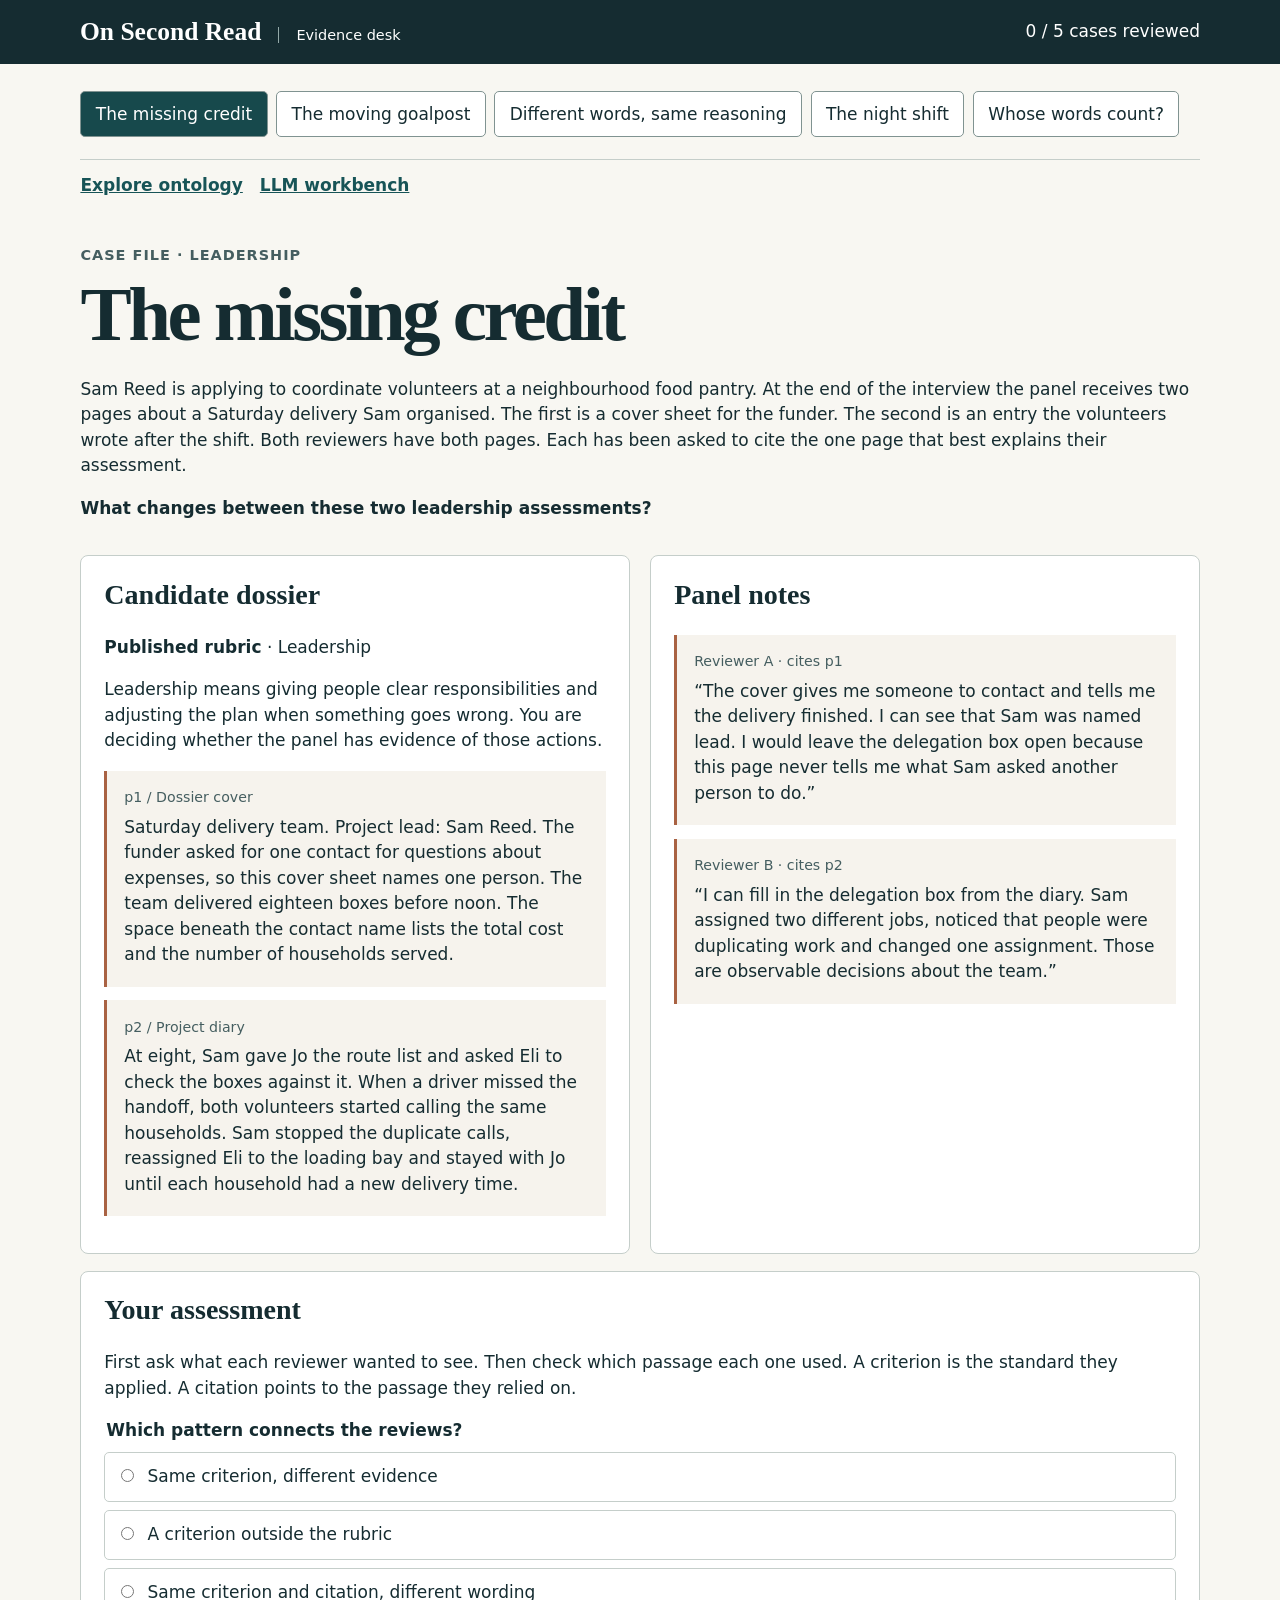
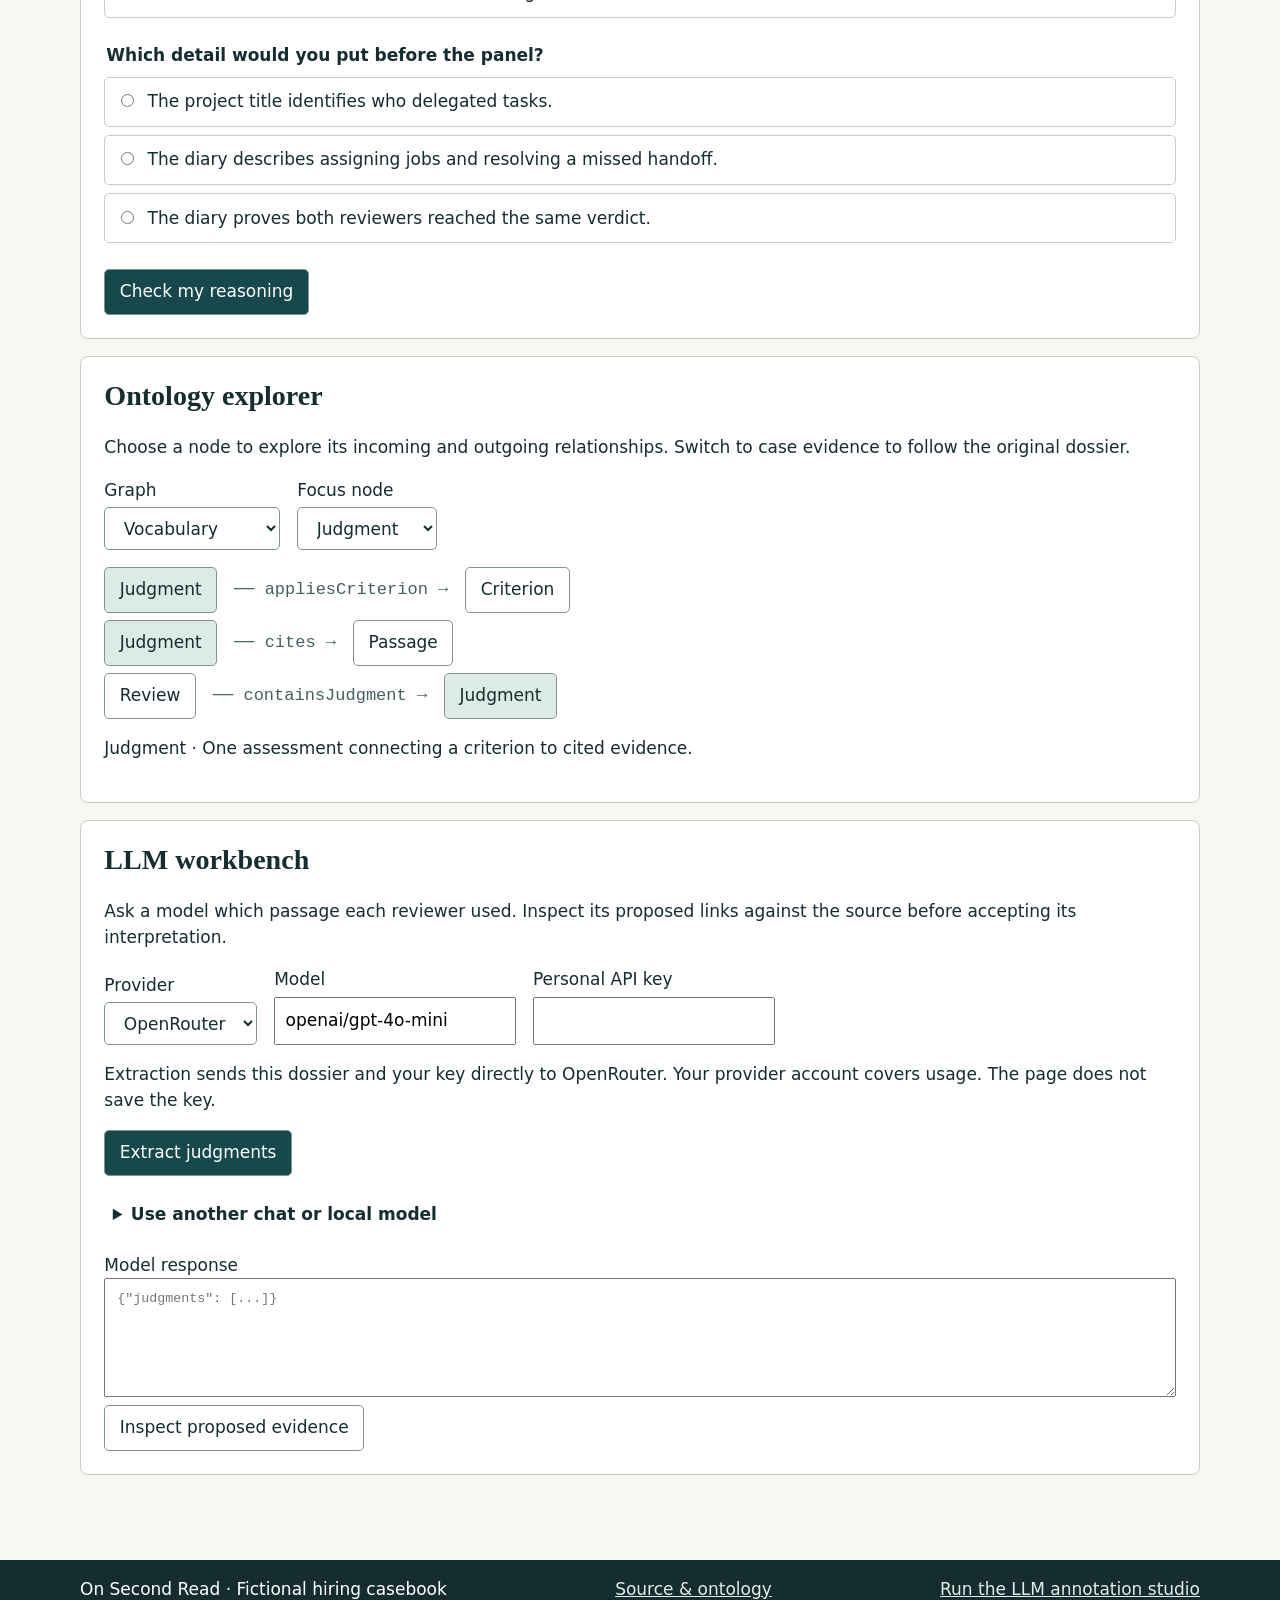
==== commit cea7e128: "Expose a hosted LLM workbench and interactive ontology explorer" ====
--- a/index.html
+++ b/index.html
@@ -1,9 +1,101 @@
 <!doctype html><html lang="en"><meta charset="utf-8"><meta name="viewport" content="width=device-width,initial-scale=1"><meta name="theme-color" content="#122d31"><title>On Second Read · Evidence desk</title><style>:root{color-scheme:light;--ink:#152c31;--quiet:#455e60;--line:#c5ceca;--accent:#9b4327;background:#f8f7f2;color:var(--ink);font:17px/1.5 "Source Sans 3",system-ui,sans-serif}*{box-sizing:border-box}body{margin:0}header,footer{background:var(--ink);color:white;padding:1rem max(5vw,calc((100vw - 1120px)/2));display:flex;align-items:center;justify-content:space-between;gap:1rem}.brand{font: bold 1.5rem Georgia,serif}.brand span{font:normal .85rem system-ui;border-left:1px solid #93a9a8;margin-left:1rem;padding-left:1rem}main{max-width:1160px;margin:auto;padding:1.6rem 1.2rem 4rem}nav{display:flex;gap:.5rem;flex-wrap:wrap;border-bottom:1px solid var(--line);padding-bottom:1.3rem}button,select{font:inherit;color:inherit;border:1px solid #809391;border-radius:5px;background:white;padding:.55rem .85rem;cursor:pointer}button:hover,summary:hover{background:#e7ede7}button[aria-current=true],button.primary{color:white;background:#17494c}button:focus-visible,select:focus-visible,summary:focus-visible,a:focus-visible{outline:3px solid #c15c32;outline-offset:3px}h1,h2,h3{line-height:1.15;font-family:Georgia,serif}h1{font-size:clamp(2.4rem,6vw,4.8rem);margin:.25rem 0 .55rem;letter-spacing:-.045em}h2{font-size:1.65rem}h3{font-size:1.15rem}small,.meta{color:var(--quiet)}.meta{font-size:.85rem;font-weight:700;letter-spacing:.07em;text-transform:uppercase}.intro{padding:2rem 0 1rem}.grid{display:grid;grid-template-columns:1fr 1fr;gap:1.2rem}.panel{padding:1.35rem;background:white;border:1px solid var(--line);border-radius:8px;margin-bottom:1rem}.panel h2:first-child{margin-top:0}.note{border-left:3px solid #a96243;background:#f6f3ed;padding:.8rem 1rem;margin:.8rem 0}.note p{margin:.3rem 0}.choice{display:flex;align-items:baseline;gap:.6rem;margin:.5rem 0;border:1px solid var(--line);border-radius:5px;padding:.65rem;cursor:pointer}.choice:has(input:checked){background:#dfebe6;border-color:#38665f}fieldset{margin:0 0 1rem;border:0;padding:0}legend{font-weight:650}input{accent-color:#175457}.feedback{background:#e3ede6;padding:1rem;border-left:4px solid #38755b}.feedback strong{display:block}.controls{display:flex;flex-wrap:wrap;gap:1rem;align-items:end}.controls label{display:grid;gap:.25rem}summary{cursor:pointer;padding:.5rem;font-weight:600}pre{white-space:pre-wrap;overflow-wrap:anywhere;padding:1rem;background:#edf0ed;font-size:.85rem}ol{padding-left:1.5em}li{margin:.45rem 0}.trail{padding:.8rem;border-bottom:1px solid var(--line)}footer a{color:#e5ece6}button:disabled{opacity:.55;cursor:default}@media(max-width:720px){.grid{grid-template-columns:1fr}.brand span{display:none}.panel{padding:1rem}header,footer{padding:1rem}nav button{flex-grow:1}.controls select{max-width:100%}footer{flex-wrap:wrap}}
+.tool-links,.edge{display:flex;align-items:center;gap:1rem;flex-wrap:wrap}.tool-links{padding:.75rem 0}.tool-links a{color:#175457;font-weight:650}.diagram{display:grid;gap:.4rem;margin:1rem 0}.edge span{color:#455e60;font-family:monospace}.edge button:disabled{opacity:1;background:#dcece4}.panel textarea{width:100%;min-height:7rem;padding:.7rem;box-sizing:border-box}.panel input:not([type=radio]){padding:.55rem;font:inherit;max-width:100%}.panel .status{margin:.5rem}#model-tool details{margin:1rem 0}
 </style>
 <header><div class="brand">On Second Read<span>Evidence desk</span></div><div id="progress"></div></header>
-<main><nav aria-label="Case files" id="cases"></nav><article id="desk"></article></main>
+<main><nav aria-label="Case files" id="cases"></nav><div class="tool-links"><a href="#ontology-tool" id="graph-link">Explore ontology</a><a href="#model-tool" id="model-link">LLM workbench</a></div><article id="desk"></article><section class="panel" id="ontology-tool"></section><section class="panel" id="model-tool"></section></main>
 <footer>On Second Read · Fictional hiring casebook <a href="https://github.com/marouaneoa/On-Second-Read">Source &amp; ontology</a> <a href="https://github.com/marouaneoa/On-Second-Read#annotation-studio">Run the LLM annotation studio</a></footer>
-<script type="application/json" id="data">{"cases": [{"guide": {"context": "Sam Reed is applying to coordinate volunteers at a neighbourhood food pantry. At the end of the interview the panel receives two pages about a Saturday delivery Sam organised. The first is a cover sheet for the funder. The second is an entry the volunteers wrote after the shift. Both reviewers have both pages. Each has been asked to cite the one page that best explains their assessment.", "rule": "Leadership means giving people clear responsibilities and adjusting the plan when something goes wrong. You are deciding whether the panel has evidence of those actions.", "walk": "Start with the cover. A contact name tells Reviewer A whom to call. It leaves the division of work unanswered. Now read the diary verbs: gave, asked, reassigned. Reviewer B can point to the very actions A wanted to see. Both used the same leadership standard. A change of source explains the different strength of their judgments."}, "id": "missing-credit", "title": "The missing credit", "rubric": "Leadership", "reviews": ["The cover gives me someone to contact and tells me the delivery finished. I can see that Sam was named lead. I would leave the delegation box open because this page never tells me what Sam asked another person to do.", "I can fill in the delegation box from the diary. Sam assigned two different jobs, noticed that people were duplicating work and changed one assignment. Those are observable decisions about the team."], "passages": {"p1": {"source": "Dossier cover", "text": "Saturday delivery team. Project lead: Sam Reed. The funder asked for one contact for questions about expenses, so this cover sheet names one person. The team delivered eighteen boxes before noon. The space beneath the contact name lists the total cost and the number of households served.", "original": true}, "p2": {"source": "Project diary", "text": "At eight, Sam gave Jo the route list and asked Eli to check the boxes against it. When a driver missed the handoff, both volunteers started calling the same households. Sam stopped the duplicate calls, reassigned Eli to the loading bay and stayed with Jo until each household had a new delivery time.", "original": true}}, "criteria": {"criterion": "Leadership", "extra": "Prior management experience"}, "base": ["p2", "criterion"], "answer": 1, "variants": {"p1|criterion": [[["Reviewer A", "Leadership", "p1", "Saturday delivery team. Project lead: Sam Reed. The funder asked for one contact for questions about expenses, so this cover sheet names one person. The team delivered eighteen boxes before noon. The space beneath the contact name lists the total cost and the number of households served.", "Dossier cover"], ["Reviewer B", "Leadership", "p1", "Saturday delivery team. Project lead: Sam Reed. The funder asked for one contact for questions about expenses, so this cover sheet names one person. The team delivered eighteen boxes before noon. The space beneath the contact name lists the total cost and the number of households served.", "Dossier cover"]], [], [], [["jA", "jB"]]], "p1|extra": [[["Reviewer A", "Leadership", "p1", "Saturday delivery team. Project lead: Sam Reed. The funder asked for one contact for questions about expenses, so this cover sheet names one person. The team delivered eighteen boxes before noon. The space beneath the contact name lists the total cost and the number of households served.", "Dossier cover"], ["Reviewer B", "Prior management experience", "p1", "Saturday delivery team. Project lead: Sam Reed. The funder asked for one contact for questions about expenses, so this cover sheet names one person. The team delivered eighteen boxes before noon. The space beneath the contact name lists the total cost and the number of households served.", "Dossier cover"]], [], [["jB", "extra"]], []], "p2|criterion": [[["Reviewer A", "Leadership", "p1", "Saturday delivery team. Project lead: Sam Reed. The funder asked for one contact for questions about expenses, so this cover sheet names one person. The team delivered eighteen boxes before noon. The space beneath the contact name lists the total cost and the number of households served.", "Dossier cover"], ["Reviewer B", "Leadership", "p2", "At eight, Sam gave Jo the route list and asked Eli to check the boxes against it. When a driver missed the handoff, both volunteers started calling the same households. Sam stopped the duplicate calls, reassigned Eli to the loading bay and stayed with Jo until each household had a new delivery time.", "Project diary"]], [["jA", "jB"]], [], []], "p2|extra": [[["Reviewer A", "Leadership", "p1", "Saturday delivery team. Project lead: Sam Reed. The funder asked for one contact for questions about expenses, so this cover sheet names one person. The team delivered eighteen boxes before noon. The space beneath the contact name lists the total cost and the number of households served.", "Dossier cover"], ["Reviewer B", "Prior management experience", "p2", "At eight, Sam gave Jo the route list and asked Eli to check the boxes against it. When a driver missed the handoff, both volunteers started calling the same households. Sam stopped the duplicate calls, reassigned Eli to the loading bay and stayed with Jo until each household had a new delivery time.", "Project diary"]], [], [["jB", "extra"]], []]}, "question": "What would you show Reviewer A before the panel finalises the leadership assessment?", "turtle": "@prefix os: \u003chttps://example.org/on-second-read#> .\n@prefix owl: \u003chttp://www.w3.org/2002/07/owl#> .\n@prefix rdfs: \u003chttp://www.w3.org/2000/01/rdf-schema#> .\n@prefix : \u003chttps://example.org/on-second-read/missing-credit#> .\n\n:case a owl:NamedIndividual, os:Case ;\n    rdfs:label \"The missing credit\" ; os:listsCriterion :criterion ; os:hasReview :reviewA, :reviewB .\n\n:criterion a owl:NamedIndividual, os:Criterion ;\n    rdfs:label \"Leadership\" .\n\n:d1 a owl:NamedIndividual, os:Document ;\n    rdfs:label \"Dossier cover\" .\n\n:p1 a owl:NamedIndividual, os:Passage ;\n    rdfs:label \"Dossier cover excerpt\" ; os:partOf :d1 ; os:quote \"Saturday delivery team. Project lead: Sam Reed. The funder asked for one contact for questions about expenses, so this cover sheet names one person. The team delivered eighteen boxes before noon. The space beneath the contact name lists the total cost and the number of households served.\" .\n\n:d2 a owl:NamedIndividual, os:Document ;\n    rdfs:label \"Project diary\" .\n\n:p2 a owl:NamedIndividual, os:Passage ;\n    rdfs:label \"Project diary excerpt\" ; os:partOf :d2 ; os:quote \"At eight, Sam gave Jo the route list and asked Eli to check the boxes against it. When a driver missed the handoff, both volunteers started calling the same households. Sam stopped the duplicate calls, reassigned Eli to the loading bay and stayed with Jo until each household had a new delivery time.\" .\n\n:reviewA a owl:NamedIndividual, os:Review ;\n    rdfs:label \"Reviewer A\" ; os:containsJudgment :jA .\n\n:jA a owl:NamedIndividual, os:Judgment ;\n    rdfs:label \"Judgment A\" ; os:wording \"The cover gives me someone to contact and tells me the delivery finished. I can see that Sam was named lead. I would leave the delegation box open because this page never tells me what Sam asked another person to do.\" ; os:cites :p1 ; os:appliesCriterion :criterion .\n\n:reviewB a owl:NamedIndividual, os:Review ;\n    rdfs:label \"Reviewer B\" ; os:containsJudgment :jB .\n\n:jB a owl:NamedIndividual, os:Judgment ;\n    rdfs:label \"Judgment B\" ; os:wording \"I can fill in the delegation box from the diary. Sam assigned two different jobs, noticed that people were duplicating work and changed one assignment. Those are observable decisions about the team.\" ; os:cites :p2 ; os:appliesCriterion :criterion .\n"}, {"guide": {"context": "Alex is interviewing to run small software releases for a community clinic. Before seeing any applications, the panel wrote down what would count as success in this exercise. The chair now asks two reviewers to evaluate a booking-system launch. Alex has supplied the same signed launch report to both of them.", "rule": "Delivery means getting the agreed service into use by the promised date. For this exercise that is the complete published requirement.", "walk": "Follow both citations and you land on the same launch report. The difference appears when you ask what would satisfy each reviewer. A wants evidence of a working service by Friday and finds it. B wants a previous management position. Even a perfectly delivered release could fail that second test. The published rubric gives the panel grounds to ask B to justify introducing it."}, "id": "moving-goalpost", "title": "The moving goalpost", "rubric": "Delivery", "reviews": ["I checked the promise at the top of the report against the sign-off at the bottom. Staff could perform both tasks on Friday. That gives me a concrete reason to credit Alex for delivery.", "The report shows three contributors but never says anyone reported to Alex. Before I award a positive assessment, I want evidence that Alex previously held a management position with direct reports."], "passages": {"p1": {"source": "Launch report", "text": "The clinic and Alex agreed that reception staff would be able to book and cancel visits by Friday afternoon. Alex split the work with two colleagues. On Thursday reception tried both tasks with sample appointments. On Friday at noon the clinic manager signed off and staff began using the service. The report lists everyone as a project contributor.", "original": true}, "practicePassage": {"source": "Hypothetical submission receipt", "text": "The candidate submitted the work on schedule.", "original": false}}, "criteria": {"criterion": "Delivery", "extra": "Prior management experience"}, "base": ["p1", "extra"], "answer": 2, "variants": {"p1|criterion": [[["Reviewer A", "Delivery", "p1", "The clinic and Alex agreed that reception staff would be able to book and cancel visits by Friday afternoon. Alex split the work with two colleagues. On Thursday reception tried both tasks with sample appointments. On Friday at noon the clinic manager signed off and staff began using the service. The report lists everyone as a project contributor.", "Launch report"], ["Reviewer B", "Delivery", "p1", "The clinic and Alex agreed that reception staff would be able to book and cancel visits by Friday afternoon. Alex split the work with two colleagues. On Thursday reception tried both tasks with sample appointments. On Friday at noon the clinic manager signed off and staff began using the service. The report lists everyone as a project contributor.", "Launch report"]], [], [], [["jA", "jB"]]], "p1|extra": [[["Reviewer A", "Delivery", "p1", "The clinic and Alex agreed that reception staff would be able to book and cancel visits by Friday afternoon. Alex split the work with two colleagues. On Thursday reception tried both tasks with sample appointments. On Friday at noon the clinic manager signed off and staff began using the service. The report lists everyone as a project contributor.", "Launch report"], ["Reviewer B", "Prior management experience", "p1", "The clinic and Alex agreed that reception staff would be able to book and cancel visits by Friday afternoon. Alex split the work with two colleagues. On Thursday reception tried both tasks with sample appointments. On Friday at noon the clinic manager signed off and staff began using the service. The report lists everyone as a project contributor.", "Launch report"]], [], [["jB", "extra"]], []], "practicePassage|criterion": [[["Reviewer A", "Delivery", "p1", "The clinic and Alex agreed that reception staff would be able to book and cancel visits by Friday afternoon. Alex split the work with two colleagues. On Thursday reception tried both tasks with sample appointments. On Friday at noon the clinic manager signed off and staff began using the service. The report lists everyone as a project contributor.", "Launch report"], ["Reviewer B", "Delivery", "practicePassage", "The candidate submitted the work on schedule.", "Hypothetical submission receipt"]], [["jA", "jB"]], [], []], "practicePassage|extra": [[["Reviewer A", "Delivery", "p1", "The clinic and Alex agreed that reception staff would be able to book and cancel visits by Friday afternoon. Alex split the work with two colleagues. On Thursday reception tried both tasks with sample appointments. On Friday at noon the clinic manager signed off and staff began using the service. The report lists everyone as a project contributor.", "Launch report"], ["Reviewer B", "Prior management experience", "practicePassage", "The candidate submitted the work on schedule.", "Hypothetical submission receipt"]], [], [["jB", "extra"]], []]}, "question": "What should the chair ask before using Reviewer B\u2019s requirement to compare applicants?", "turtle": "@prefix os: \u003chttps://example.org/on-second-read#> .\n@prefix owl: \u003chttp://www.w3.org/2002/07/owl#> .\n@prefix rdfs: \u003chttp://www.w3.org/2000/01/rdf-schema#> .\n@prefix : \u003chttps://example.org/on-second-read/moving-goalpost#> .\n\n:case a owl:NamedIndividual, os:Case ;\n    rdfs:label \"The moving goalpost\" ; os:listsCriterion :criterion ; os:hasReview :reviewA, :reviewB .\n\n:criterion a owl:NamedIndividual, os:Criterion ;\n    rdfs:label \"Delivery\" .\n\n:extra a owl:NamedIndividual, os:Criterion ;\n    rdfs:label \"Prior management experience\" .\n\n:d1 a owl:NamedIndividual, os:Document ;\n    rdfs:label \"Launch report\" .\n\n:p1 a owl:NamedIndividual, os:Passage ;\n    rdfs:label \"Launch report excerpt\" ; os:partOf :d1 ; os:quote \"The clinic and Alex agreed that reception staff would be able to book and cancel visits by Friday afternoon. Alex split the work with two colleagues. On Thursday reception tried both tasks with sample appointments. On Friday at noon the clinic manager signed off and staff began using the service. The report lists everyone as a project contributor.\" .\n\n:reviewA a owl:NamedIndividual, os:Review ;\n    rdfs:label \"Reviewer A\" ; os:containsJudgment :jA .\n\n:jA a owl:NamedIndividual, os:Judgment ;\n    rdfs:label \"Judgment A\" ; os:wording \"I checked the promise at the top of the report against the sign-off at the bottom. Staff could perform both tasks on Friday. That gives me a concrete reason to credit Alex for delivery.\" ; os:cites :p1 ; os:appliesCriterion :criterion .\n\n:reviewB a owl:NamedIndividual, os:Review ;\n    rdfs:label \"Reviewer B\" ; os:containsJudgment :jB .\n\n:jB a owl:NamedIndividual, os:Judgment ;\n    rdfs:label \"Judgment B\" ; os:wording \"The report shows three contributors but never says anyone reported to Alex. Before I award a positive assessment, I want evidence that Alex previously held a management position with direct reports.\" ; os:cites :p1 ; os:appliesCriterion :extra .\n"}, {"guide": {"context": "Noor maintains software for a library. Returning the same book twice used to remove a second, unrelated loan from the reader\u2019s account. Noor submitted a fix. Two reviewers on a hiring panel read the release notebook to decide whether Noor checked the change carefully enough. One reviewer writes like a developer and the other writes for library staff.", "rule": "Verification means recreating the original failure and recording what happens after the repair. In this case a replay means repeating the same sequence of actions with a test account.", "walk": "Translate \u201cregression test\u201d into the library scene: try the mistaken return again and check the other book. That is exactly the check the second reviewer describes. Both judgments point to the same notebook entry and the same verification requirement. You can establish that overlap even though the reviewers use different words. Their overall hiring recommendations remain unknown."}, "id": "same-reasoning", "title": "Different words, same reasoning", "rubric": "Verification", "reviews": ["The recorded replay verifies the fix. Noor first reproduced the loss of the second loan and then showed that the regression test passed on the repaired version. I can follow the sequence in the notebook.", "I wanted to know whether the other book would still be there after a mistaken second return. Noor tried that very mistake before and after the repair and wrote down both results. That answers my verification question."], "passages": {"p1": {"source": "Release notebook", "text": "I made a test account with two books on loan. On the old version I returned the first book twice. Both loans disappeared. I repeated those exact steps with the fix installed. The second book stayed on the account. I saved the steps as a regression test, a check we can run again after future changes.", "original": true}, "practicePassage": {"source": "Hypothetical submission receipt", "text": "The candidate submitted the work on schedule.", "original": false}}, "criteria": {"criterion": "Verification", "extra": "Prior management experience"}, "base": ["p1", "criterion"], "answer": 3, "variants": {"p1|criterion": [[["Reviewer A", "Verification", "p1", "I made a test account with two books on loan. On the old version I returned the first book twice. Both loans disappeared. I repeated those exact steps with the fix installed. The second book stayed on the account. I saved the steps as a regression test, a check we can run again after future changes.", "Release notebook"], ["Reviewer B", "Verification", "p1", "I made a test account with two books on loan. On the old version I returned the first book twice. Both loans disappeared. I repeated those exact steps with the fix installed. The second book stayed on the account. I saved the steps as a regression test, a check we can run again after future changes.", "Release notebook"]], [], [], [["jA", "jB"]]], "p1|extra": [[["Reviewer A", "Verification", "p1", "I made a test account with two books on loan. On the old version I returned the first book twice. Both loans disappeared. I repeated those exact steps with the fix installed. The second book stayed on the account. I saved the steps as a regression test, a check we can run again after future changes.", "Release notebook"], ["Reviewer B", "Prior management experience", "p1", "I made a test account with two books on loan. On the old version I returned the first book twice. Both loans disappeared. I repeated those exact steps with the fix installed. The second book stayed on the account. I saved the steps as a regression test, a check we can run again after future changes.", "Release notebook"]], [], [["jB", "extra"]], []], "practicePassage|criterion": [[["Reviewer A", "Verification", "p1", "I made a test account with two books on loan. On the old version I returned the first book twice. Both loans disappeared. I repeated those exact steps with the fix installed. The second book stayed on the account. I saved the steps as a regression test, a check we can run again after future changes.", "Release notebook"], ["Reviewer B", "Verification", "practicePassage", "The candidate submitted the work on schedule.", "Hypothetical submission receipt"]], [["jA", "jB"]], [], []], "practicePassage|extra": [[["Reviewer A", "Verification", "p1", "I made a test account with two books on loan. On the old version I returned the first book twice. Both loans disappeared. I repeated those exact steps with the fix installed. The second book stayed on the account. I saved the steps as a regression test, a check we can run again after future changes.", "Release notebook"], ["Reviewer B", "Prior management experience", "practicePassage", "The candidate submitted the work on schedule.", "Hypothetical submission receipt"]], [], [["jB", "extra"]], []]}, "question": "Which words would you highlight to show a librarian what the developer means by a replay?", "turtle": "@prefix os: \u003chttps://example.org/on-second-read#> .\n@prefix owl: \u003chttp://www.w3.org/2002/07/owl#> .\n@prefix rdfs: \u003chttp://www.w3.org/2000/01/rdf-schema#> .\n@prefix : \u003chttps://example.org/on-second-read/same-reasoning#> .\n\n:case a owl:NamedIndividual, os:Case ;\n    rdfs:label \"Different words, same reasoning\" ; os:listsCriterion :criterion ; os:hasReview :reviewA, :reviewB .\n\n:criterion a owl:NamedIndividual, os:Criterion ;\n    rdfs:label \"Verification\" .\n\n:d1 a owl:NamedIndividual, os:Document ;\n    rdfs:label \"Release notebook\" .\n\n:p1 a owl:NamedIndividual, os:Passage ;\n    rdfs:label \"Release notebook excerpt\" ; os:partOf :d1 ; os:quote \"I made a test account with two books on loan. On the old version I returned the first book twice. Both loans disappeared. I repeated those exact steps with the fix installed. The second book stayed on the account. I saved the steps as a regression test, a check we can run again after future changes.\" .\n\n:reviewA a owl:NamedIndividual, os:Review ;\n    rdfs:label \"Reviewer A\" ; os:containsJudgment :jA .\n\n:jA a owl:NamedIndividual, os:Judgment ;\n    rdfs:label \"Judgment A\" ; os:wording \"The recorded replay verifies the fix. Noor first reproduced the loss of the second loan and then showed that the regression test passed on the repaired version. I can follow the sequence in the notebook.\" ; os:cites :p1 ; os:appliesCriterion :criterion .\n\n:reviewB a owl:NamedIndividual, os:Review ;\n    rdfs:label \"Reviewer B\" ; os:containsJudgment :jB .\n\n:jB a owl:NamedIndividual, os:Judgment ;\n    rdfs:label \"Judgment B\" ; os:wording \"I wanted to know whether the other book would still be there after a mistaken second return. Noor tried that very mistake before and after the repair and wrote down both results. That answers my verification question.\" ; os:cites :p1 ; os:appliesCriterion :criterion .\n"}, {"guide": {"context": "Leila is applying to supervise evening maintenance at a theatre. An evening supervisor sometimes leaves before the morning crew arrives, so a repair may cross two shifts. The panel asks how Leila handled a faulty light above the stage. The file includes a message written at midnight and a record completed by the incoming technician.", "rule": "A safe handover requires the next worker to know which equipment is unsafe and who will take responsibility. Look for what the outgoing worker communicated and what the incoming worker understood.", "walk": "Put the two records in time order. At midnight the blank line genuinely leaves a question. At six the named technician answers it. The reviewers are using the same safety requirement at different points along the paper trail. An unanswered question in the earlier record is compatible with a completed handover in the later one.", "brief": ["Did someone actually accept the handover?", "Which detail resolves the first reviewer\u2019s question?", ["The red tag had a colour.", "The next technician repeated the instruction and signed for the test.", "The theatre had a spare lamp."], 1, "The receipt records acceptance."]}, "id": "the-night-shift", "title": "The night shift", "rubric": "Safe handover", "reviews": ["From the outgoing message I know Leila identified the hazard. The empty name line leaves me wondering whether anybody actually took over. I would ask for a receipt before giving full credit for the handover.", "The morning receipt closes that gap for me. The technician repeated the instruction to Leila and signed for the cable test. I can identify the person who accepted responsibility and the equipment they discussed."], "passages": {"p1": {"source": "Outgoing shift message", "text": "I placed a red tag on lamp four and switched its circuit off. My message to the morning crew said to leave that lamp isolated until someone tested the cable. I sent the message to the shared shift phone at midnight. I left the line for the receiving technician\u2019s name blank because nobody had arrived.", "original": true}, "p2": {"source": "Morning receipt", "text": "At six I read Leila\u2019s message on the shift phone. I called her and repeated the lamp number and the instruction to leave its power off. She confirmed both details. I entered my name as the person responsible for testing the cable and told the stage manager to use lamp five instead.", "original": true}}, "criteria": {"criterion": "Safe handover", "extra": "Prior management experience"}, "base": ["p2", "criterion"], "answer": 1, "variants": {"p1|criterion": [[["Reviewer A", "Safe handover", "p1", "I placed a red tag on lamp four and switched its circuit off. My message to the morning crew said to leave that lamp isolated until someone tested the cable. I sent the message to the shared shift phone at midnight. I left the line for the receiving technician\u2019s name blank because nobody had arrived.", "Outgoing shift message"], ["Reviewer B", "Safe handover", "p1", "I placed a red tag on lamp four and switched its circuit off. My message to the morning crew said to leave that lamp isolated until someone tested the cable. I sent the message to the shared shift phone at midnight. I left the line for the receiving technician\u2019s name blank because nobody had arrived.", "Outgoing shift message"]], [], [], [["jA", "jB"]]], "p1|extra": [[["Reviewer A", "Safe handover", "p1", "I placed a red tag on lamp four and switched its circuit off. My message to the morning crew said to leave that lamp isolated until someone tested the cable. I sent the message to the shared shift phone at midnight. I left the line for the receiving technician\u2019s name blank because nobody had arrived.", "Outgoing shift message"], ["Reviewer B", "Prior management experience", "p1", "I placed a red tag on lamp four and switched its circuit off. My message to the morning crew said to leave that lamp isolated until someone tested the cable. I sent the message to the shared shift phone at midnight. I left the line for the receiving technician\u2019s name blank because nobody had arrived.", "Outgoing shift message"]], [], [["jB", "extra"]], []], "p2|criterion": [[["Reviewer A", "Safe handover", "p1", "I placed a red tag on lamp four and switched its circuit off. My message to the morning crew said to leave that lamp isolated until someone tested the cable. I sent the message to the shared shift phone at midnight. I left the line for the receiving technician\u2019s name blank because nobody had arrived.", "Outgoing shift message"], ["Reviewer B", "Safe handover", "p2", "At six I read Leila\u2019s message on the shift phone. I called her and repeated the lamp number and the instruction to leave its power off. She confirmed both details. I entered my name as the person responsible for testing the cable and told the stage manager to use lamp five instead.", "Morning receipt"]], [["jA", "jB"]], [], []], "p2|extra": [[["Reviewer A", "Safe handover", "p1", "I placed a red tag on lamp four and switched its circuit off. My message to the morning crew said to leave that lamp isolated until someone tested the cable. I sent the message to the shared shift phone at midnight. I left the line for the receiving technician\u2019s name blank because nobody had arrived.", "Outgoing shift message"], ["Reviewer B", "Prior management experience", "p2", "At six I read Leila\u2019s message on the shift phone. I called her and repeated the lamp number and the instruction to leave its power off. She confirmed both details. I entered my name as the person responsible for testing the cable and told the stage manager to use lamp five instead.", "Morning receipt"]], [], [["jB", "extra"]], []]}, "question": "Would the morning receipt alone tell you exactly when the lamp was isolated?", "turtle": "@prefix os: \u003chttps://example.org/on-second-read#> .\n@prefix owl: \u003chttp://www.w3.org/2002/07/owl#> .\n@prefix rdfs: \u003chttp://www.w3.org/2000/01/rdf-schema#> .\n@prefix : \u003chttps://example.org/on-second-read/the-night-shift#> .\n\n:case a owl:NamedIndividual, os:Case ;\n    rdfs:label \"The night shift\" ; os:listsCriterion :criterion ; os:hasReview :reviewA, :reviewB .\n\n:criterion a owl:NamedIndividual, os:Criterion ;\n    rdfs:label \"Safe handover\" .\n\n:d1 a owl:NamedIndividual, os:Document ;\n    rdfs:label \"Outgoing shift message\" .\n\n:p1 a owl:NamedIndividual, os:Passage ;\n    rdfs:label \"Outgoing shift message excerpt\" ; os:partOf :d1 ; os:quote \"I placed a red tag on lamp four and switched its circuit off. My message to the morning crew said to leave that lamp isolated until someone tested the cable. I sent the message to the shared shift phone at midnight. I left the line for the receiving technician\u2019s name blank because nobody had arrived.\" .\n\n:d2 a owl:NamedIndividual, os:Document ;\n    rdfs:label \"Morning receipt\" .\n\n:p2 a owl:NamedIndividual, os:Passage ;\n    rdfs:label \"Morning receipt excerpt\" ; os:partOf :d2 ; os:quote \"At six I read Leila\u2019s message on the shift phone. I called her and repeated the lamp number and the instruction to leave its power off. She confirmed both details. I entered my name as the person responsible for testing the cable and told the stage manager to use lamp five instead.\" .\n\n:reviewA a owl:NamedIndividual, os:Review ;\n    rdfs:label \"Reviewer A\" ; os:containsJudgment :jA .\n\n:jA a owl:NamedIndividual, os:Judgment ;\n    rdfs:label \"Judgment A\" ; os:wording \"From the outgoing message I know Leila identified the hazard. The empty name line leaves me wondering whether anybody actually took over. I would ask for a receipt before giving full credit for the handover.\" ; os:cites :p1 ; os:appliesCriterion :criterion .\n\n:reviewB a owl:NamedIndividual, os:Review ;\n    rdfs:label \"Reviewer B\" ; os:containsJudgment :jB .\n\n:jB a owl:NamedIndividual, os:Judgment ;\n    rdfs:label \"Judgment B\" ; os:wording \"The morning receipt closes that gap for me. The technician repeated the instruction to Leila and signed for the cable test. I can identify the person who accepted responsibility and the equipment they discussed.\" ; os:cites :p2 ; os:appliesCriterion :criterion .\n"}, {"guide": {"context": "Ravi applies for a museum visitor-services job. The practical exercise asks candidates to write directions for a visitor who has never used the ticket machine. The panel receives a short observation from the trial. One reviewer asks whether a visitor could complete the task. The other is interested in how Ravi learned to write.", "rule": "Clear instructions means a first-time visitor can collect a ticket without help. The exercise has one published criterion. The application materials do not request a particular degree.", "walk": "Both reviewers read the same trial. A asks whether the visitor succeeded unaided, exactly the test the panel published. B moves from the visitor\u2019s performance to Ravi\u2019s formal qualification. Publishing a degree requirement would change the exercise. The file gives no basis for assuming that Ravi has, or lacks, that degree.", "brief": ["What is the visitor trial meant to establish?", "Which question introduces a new standard?", ["Could the visitor collect the ticket?", "Did the observer supply a hint?", "Does Ravi hold a technical-writing degree?"], 2, "A degree is an additional requirement."]}, "id": "whose-words", "title": "Whose words count?", "rubric": "Clear instructions", "reviews": ["I watched for the moment the visitor might need a hint. The observer records that there were no prompts. The visitor got the ticket, so I have direct evidence that these instructions were clear enough for this task.", "The trial tells me that this visitor succeeded. Before I give credit, I would also want a degree in technical writing. A single successful visit cannot tell me where Ravi learned to produce instructions."], "passages": {"p1": {"source": "Visitor trial", "text": "A visitor who had never used this machine read Ravi\u2019s card. It said to select a language, tap Collect booking and enter the six digits on the confirmation slip. The visitor followed the three steps, collected the ticket and joined the entrance queue. The observer stayed behind the marked line and gave no prompts.", "original": true}, "practicePassage": {"source": "Hypothetical submission receipt", "text": "The candidate submitted the work on schedule.", "original": false}}, "criteria": {"criterion": "Clear instructions", "extra": "Technical-writing degree"}, "base": ["p1", "extra"], "answer": 2, "variants": {"p1|criterion": [[["Reviewer A", "Clear instructions", "p1", "A visitor who had never used this machine read Ravi\u2019s card. It said to select a language, tap Collect booking and enter the six digits on the confirmation slip. The visitor followed the three steps, collected the ticket and joined the entrance queue. The observer stayed behind the marked line and gave no prompts.", "Visitor trial"], ["Reviewer B", "Clear instructions", "p1", "A visitor who had never used this machine read Ravi\u2019s card. It said to select a language, tap Collect booking and enter the six digits on the confirmation slip. The visitor followed the three steps, collected the ticket and joined the entrance queue. The observer stayed behind the marked line and gave no prompts.", "Visitor trial"]], [], [], [["jA", "jB"]]], "p1|extra": [[["Reviewer A", "Clear instructions", "p1", "A visitor who had never used this machine read Ravi\u2019s card. It said to select a language, tap Collect booking and enter the six digits on the confirmation slip. The visitor followed the three steps, collected the ticket and joined the entrance queue. The observer stayed behind the marked line and gave no prompts.", "Visitor trial"], ["Reviewer B", "Technical-writing degree", "p1", "A visitor who had never used this machine read Ravi\u2019s card. It said to select a language, tap Collect booking and enter the six digits on the confirmation slip. The visitor followed the three steps, collected the ticket and joined the entrance queue. The observer stayed behind the marked line and gave no prompts.", "Visitor trial"]], [], [["jB", "extra"]], []], "practicePassage|criterion": [[["Reviewer A", "Clear instructions", "p1", "A visitor who had never used this machine read Ravi\u2019s card. It said to select a language, tap Collect booking and enter the six digits on the confirmation slip. The visitor followed the three steps, collected the ticket and joined the entrance queue. The observer stayed behind the marked line and gave no prompts.", "Visitor trial"], ["Reviewer B", "Clear instructions", "practicePassage", "The candidate submitted the work on schedule.", "Hypothetical submission receipt"]], [["jA", "jB"]], [], []], "practicePassage|extra": [[["Reviewer A", "Clear instructions", "p1", "A visitor who had never used this machine read Ravi\u2019s card. It said to select a language, tap Collect booking and enter the six digits on the confirmation slip. The visitor followed the three steps, collected the ticket and joined the entrance queue. The observer stayed behind the marked line and gave no prompts.", "Visitor trial"], ["Reviewer B", "Technical-writing degree", "practicePassage", "The candidate submitted the work on schedule.", "Hypothetical submission receipt"]], [], [["jB", "extra"]], []]}, "question": "How could the panel test clarity with more visitors while still using the published criterion?", "turtle": "@prefix os: \u003chttps://example.org/on-second-read#> .\n@prefix owl: \u003chttp://www.w3.org/2002/07/owl#> .\n@prefix rdfs: \u003chttp://www.w3.org/2000/01/rdf-schema#> .\n@prefix : \u003chttps://example.org/on-second-read/whose-words#> .\n\n:case a owl:NamedIndividual, os:Case ;\n    rdfs:label \"Whose words count?\" ; os:listsCriterion :criterion ; os:hasReview :reviewA, :reviewB .\n\n:criterion a owl:NamedIndividual, os:Criterion ;\n    rdfs:label \"Clear instructions\" .\n\n:extra a owl:NamedIndividual, os:Criterion ;\n    rdfs:label \"Technical-writing degree\" .\n\n:d1 a owl:NamedIndividual, os:Document ;\n    rdfs:label \"Visitor trial\" .\n\n:p1 a owl:NamedIndividual, os:Passage ;\n    rdfs:label \"Visitor trial excerpt\" ; os:partOf :d1 ; os:quote \"A visitor who had never used this machine read Ravi\u2019s card. It said to select a language, tap Collect booking and enter the six digits on the confirmation slip. The visitor followed the three steps, collected the ticket and joined the entrance queue. The observer stayed behind the marked line and gave no prompts.\" .\n\n:reviewA a owl:NamedIndividual, os:Review ;\n    rdfs:label \"Reviewer A\" ; os:containsJudgment :jA .\n\n:jA a owl:NamedIndividual, os:Judgment ;\n    rdfs:label \"Judgment A\" ; os:wording \"I watched for the moment the visitor might need a hint. The observer records that there were no prompts. The visitor got the ticket, so I have direct evidence that these instructions were clear enough for this task.\" ; os:cites :p1 ; os:appliesCriterion :criterion .\n\n:reviewB a owl:NamedIndividual, os:Review ;\n    rdfs:label \"Reviewer B\" ; os:containsJudgment :jB .\n\n:jB a owl:NamedIndividual, os:Judgment ;\n    rdfs:label \"Judgment B\" ; os:wording \"The trial tells me that this visitor succeeded. Before I give credit, I would also want a degree in technical writing. A single successful visit cannot tell me where Ravi learned to produce instructions.\" ; os:cites :p1 ; os:appliesCriterion :extra .\n"}], "queries": ["PREFIX os: \u003chttps://example.org/on-second-read#>\nPREFIX rdfs: \u003chttp://www.w3.org/2000/01/rdf-schema#>\nSELECT ?reviewer ?criterion ?passage ?quote ?source WHERE {\n  ?case os:hasReview ?review .\n  ?review rdfs:label ?reviewer ; os:containsJudgment ?j .\n  ?j os:appliesCriterion/rdfs:label ?criterion ; os:cites ?passage .\n  ?passage os:quote ?quote ; os:partOf/rdfs:label ?source .\n} ORDER BY ?reviewer ?passage\n", "PREFIX os: \u003chttps://example.org/on-second-read#>\nPREFIX rdfs: \u003chttp://www.w3.org/2000/01/rdf-schema#>\nSELECT DISTINCT ?a ?b WHERE {\n  ?case os:hasReview ?ra, ?rb .\n  ?ra os:containsJudgment ?a .\n  ?rb os:containsJudgment ?b .\n  ?a os:appliesCriterion ?criterion ; os:cites ?pa ; os:wording ?wa .\n  ?b os:appliesCriterion ?criterion ; os:cites ?pb ; os:wording ?wb .\n  FILTER (STR(?ra) \u003c STR(?rb) && ?pa != ?pb)\n} ORDER BY ?a ?b\n", "PREFIX os: \u003chttps://example.org/on-second-read#>\nPREFIX rdfs: \u003chttp://www.w3.org/2000/01/rdf-schema#>\nSELECT ?judgment ?criterion WHERE {\n  ?case os:hasReview/os:containsJudgment ?judgment .\n  ?judgment os:appliesCriterion ?criterion .\n  FILTER NOT EXISTS { ?case os:listsCriterion ?criterion }\n} ORDER BY ?judgment\n", "PREFIX os: \u003chttps://example.org/on-second-read#>\nPREFIX rdfs: \u003chttp://www.w3.org/2000/01/rdf-schema#>\nSELECT DISTINCT ?a ?b WHERE {\n  ?case os:hasReview ?ra, ?rb .\n  ?ra os:containsJudgment ?a .\n  ?rb os:containsJudgment ?b .\n  ?a os:appliesCriterion ?criterion ; os:cites ?pa ; os:wording ?wa .\n  ?b os:appliesCriterion ?criterion ; os:cites ?pb ; os:wording ?wb .\n  FILTER (STR(?ra) \u003c STR(?rb) && ?pa = ?pb && ?wa != ?wb)\n} ORDER BY ?a ?b\n"]}</script><script>const {cases, queries} = JSON.parse(document.querySelector('#data').textContent);
+<script type="application/json" id="data">{"schema": {"type": "object", "properties": {"judgments": {"type": "array", "items": {"type": "object", "properties": {"reviewer": {"type": "string"}, "wording": {"type": "string"}, "criterion": {"type": "string"}, "passage": {"type": "string"}}, "required": ["reviewer", "wording", "criterion", "passage"], "additionalProperties": false}}}, "required": ["judgments"], "additionalProperties": false}, "ontology": "@prefix os: \u003chttps://example.org/on-second-read#> .\n@prefix owl: \u003chttp://www.w3.org/2002/07/owl#> .\n@prefix rdfs: \u003chttp://www.w3.org/2000/01/rdf-schema#> .\n\n\n\u003chttps://example.org/on-second-read> a owl:Ontology ; rdfs:label \"On Second Read\" .\n\nos:Case a owl:Class ; rdfs:comment \"One authored hiring scenario with a complete rubric.\" .\n\nos:Review a owl:Class ; rdfs:comment \"One reviewer\u2019s evaluation within a case.\" .\n\nos:Judgment a owl:Class ; rdfs:comment \"One assessment connecting a criterion to cited evidence.\" .\n\nos:Criterion a owl:Class ; rdfs:comment \"A dimension on which work is evaluated.\" .\n\nos:Passage a owl:Class ; rdfs:comment \"An identifiable excerpt of a document.\" .\n\nos:Document a owl:Class ; rdfs:comment \"A source containing passages.\" .\n\nos:hasReview a owl:ObjectProperty ; rdfs:domain os:Case ; rdfs:range os:Review .\n\nos:listsCriterion a owl:ObjectProperty ; rdfs:domain os:Case ; rdfs:range os:Criterion .\n\nos:containsJudgment a owl:ObjectProperty ; rdfs:domain os:Review ; rdfs:range os:Judgment .\n\nos:appliesCriterion a owl:ObjectProperty ; rdfs:domain os:Judgment ; rdfs:range os:Criterion .\n\nos:cites a owl:ObjectProperty ; rdfs:domain os:Judgment ; rdfs:range os:Passage .\n\nos:partOf a owl:ObjectProperty ; rdfs:domain os:Passage ; rdfs:range os:Document .\n\nos:wording a owl:DatatypeProperty ; rdfs:domain os:Judgment ; rdfs:range \u003chttp://www.w3.org/2001/XMLSchema#string> .\n\nos:quote a owl:DatatypeProperty ; rdfs:domain os:Passage ; rdfs:range \u003chttp://www.w3.org/2001/XMLSchema#string> .\n", "cases": [{"views": {"Vocabulary": {"nodes": {"Case": ["Case", "One authored hiring scenario with a complete rubric."], "Criterion": ["Criterion", "A dimension on which work is evaluated."], "Document": ["Document", "A source containing passages."], "Judgment": ["Judgment", "One assessment connecting a criterion to cited evidence."], "Passage": ["Passage", "An identifiable excerpt of a document."], "Review": ["Review", "One reviewer\u2019s evaluation within a case."]}, "edges": [["Case", "hasReview", "Review"], ["Case", "listsCriterion", "Criterion"], ["Judgment", "appliesCriterion", "Criterion"], ["Judgment", "cites", "Passage"], ["Passage", "partOf", "Document"], ["Review", "containsJudgment", "Judgment"]]}, "Case evidence": {"nodes": {"case": ["The missing credit", "Case"], "criterion": ["Leadership", "Criterion"], "d1": ["Dossier cover", "Document"], "d2": ["Project diary", "Document"], "jA": ["Judgment A", "The cover gives me someone to contact and tells me the delivery finished. I can see that Sam was named lead. I would leave the delegation box open because this page never tells me what Sam asked another person to do."], "jB": ["Judgment B", "I can fill in the delegation box from the diary. Sam assigned two different jobs, noticed that people were duplicating work and changed one assignment. Those are observable decisions about the team."], "p1": ["Dossier cover excerpt", "Saturday delivery team. Project lead: Sam Reed. The funder asked for one contact for questions about expenses, so this cover sheet names one person. The team delivered eighteen boxes before noon. The space beneath the contact name lists the total cost and the number of households served."], "p2": ["Project diary excerpt", "At eight, Sam gave Jo the route list and asked Eli to check the boxes against it. When a driver missed the handoff, both volunteers started calling the same households. Sam stopped the duplicate calls, reassigned Eli to the loading bay and stayed with Jo until each household had a new delivery time."], "reviewA": ["Reviewer A", "Review"], "reviewB": ["Reviewer B", "Review"]}, "edges": [["case", "hasReview", "reviewA"], ["case", "hasReview", "reviewB"], ["case", "listsCriterion", "criterion"], ["jA", "appliesCriterion", "criterion"], ["jA", "cites", "p1"], ["jB", "appliesCriterion", "criterion"], ["jB", "cites", "p2"], ["p1", "partOf", "d1"], ["p2", "partOf", "d2"], ["reviewA", "containsJudgment", "jA"], ["reviewB", "containsJudgment", "jB"]]}}, "guide": {"context": "Sam Reed is applying to coordinate volunteers at a neighbourhood food pantry. At the end of the interview the panel receives two pages about a Saturday delivery Sam organised. The first is a cover sheet for the funder. The second is an entry the volunteers wrote after the shift. Both reviewers have both pages. Each has been asked to cite the one page that best explains their assessment.", "rule": "Leadership means giving people clear responsibilities and adjusting the plan when something goes wrong. You are deciding whether the panel has evidence of those actions.", "walk": "Start with the cover. A contact name tells Reviewer A whom to call. It leaves the division of work unanswered. Now read the diary verbs: gave, asked, reassigned. Reviewer B can point to the very actions A wanted to see. Both used the same leadership standard. A change of source explains the different strength of their judgments."}, "id": "missing-credit", "title": "The missing credit", "rubric": "Leadership", "reviews": ["The cover gives me someone to contact and tells me the delivery finished. I can see that Sam was named lead. I would leave the delegation box open because this page never tells me what Sam asked another person to do.", "I can fill in the delegation box from the diary. Sam assigned two different jobs, noticed that people were duplicating work and changed one assignment. Those are observable decisions about the team."], "passages": {"p1": {"source": "Dossier cover", "text": "Saturday delivery team. Project lead: Sam Reed. The funder asked for one contact for questions about expenses, so this cover sheet names one person. The team delivered eighteen boxes before noon. The space beneath the contact name lists the total cost and the number of households served.", "original": true}, "p2": {"source": "Project diary", "text": "At eight, Sam gave Jo the route list and asked Eli to check the boxes against it. When a driver missed the handoff, both volunteers started calling the same households. Sam stopped the duplicate calls, reassigned Eli to the loading bay and stayed with Jo until each household had a new delivery time.", "original": true}}, "criteria": {"criterion": "Leadership", "extra": "Prior management experience"}, "base": ["p2", "criterion"], "answer": 1, "variants": {"p1|criterion": [[["Reviewer A", "Leadership", "p1", "Saturday delivery team. Project lead: Sam Reed. The funder asked for one contact for questions about expenses, so this cover sheet names one person. The team delivered eighteen boxes before noon. The space beneath the contact name lists the total cost and the number of households served.", "Dossier cover"], ["Reviewer B", "Leadership", "p1", "Saturday delivery team. Project lead: Sam Reed. The funder asked for one contact for questions about expenses, so this cover sheet names one person. The team delivered eighteen boxes before noon. The space beneath the contact name lists the total cost and the number of households served.", "Dossier cover"]], [], [], [["jA", "jB"]]], "p1|extra": [[["Reviewer A", "Leadership", "p1", "Saturday delivery team. Project lead: Sam Reed. The funder asked for one contact for questions about expenses, so this cover sheet names one person. The team delivered eighteen boxes before noon. The space beneath the contact name lists the total cost and the number of households served.", "Dossier cover"], ["Reviewer B", "Prior management experience", "p1", "Saturday delivery team. Project lead: Sam Reed. The funder asked for one contact for questions about expenses, so this cover sheet names one person. The team delivered eighteen boxes before noon. The space beneath the contact name lists the total cost and the number of households served.", "Dossier cover"]], [], [["jB", "extra"]], []], "p2|criterion": [[["Reviewer A", "Leadership", "p1", "Saturday delivery team. Project lead: Sam Reed. The funder asked for one contact for questions about expenses, so this cover sheet names one person. The team delivered eighteen boxes before noon. The space beneath the contact name lists the total cost and the number of households served.", "Dossier cover"], ["Reviewer B", "Leadership", "p2", "At eight, Sam gave Jo the route list and asked Eli to check the boxes against it. When a driver missed the handoff, both volunteers started calling the same households. Sam stopped the duplicate calls, reassigned Eli to the loading bay and stayed with Jo until each household had a new delivery time.", "Project diary"]], [["jA", "jB"]], [], []], "p2|extra": [[["Reviewer A", "Leadership", "p1", "Saturday delivery team. Project lead: Sam Reed. The funder asked for one contact for questions about expenses, so this cover sheet names one person. The team delivered eighteen boxes before noon. The space beneath the contact name lists the total cost and the number of households served.", "Dossier cover"], ["Reviewer B", "Prior management experience", "p2", "At eight, Sam gave Jo the route list and asked Eli to check the boxes against it. When a driver missed the handoff, both volunteers started calling the same households. Sam stopped the duplicate calls, reassigned Eli to the loading bay and stayed with Jo until each household had a new delivery time.", "Project diary"]], [], [["jB", "extra"]], []]}, "question": "What would you show Reviewer A before the panel finalises the leadership assessment?", "turtle": "@prefix os: \u003chttps://example.org/on-second-read#> .\n@prefix owl: \u003chttp://www.w3.org/2002/07/owl#> .\n@prefix rdfs: \u003chttp://www.w3.org/2000/01/rdf-schema#> .\n@prefix : \u003chttps://example.org/on-second-read/missing-credit#> .\n\n:case a owl:NamedIndividual, os:Case ;\n    rdfs:label \"The missing credit\" ; os:listsCriterion :criterion ; os:hasReview :reviewA, :reviewB .\n\n:criterion a owl:NamedIndividual, os:Criterion ;\n    rdfs:label \"Leadership\" .\n\n:d1 a owl:NamedIndividual, os:Document ;\n    rdfs:label \"Dossier cover\" .\n\n:p1 a owl:NamedIndividual, os:Passage ;\n    rdfs:label \"Dossier cover excerpt\" ; os:partOf :d1 ; os:quote \"Saturday delivery team. Project lead: Sam Reed. The funder asked for one contact for questions about expenses, so this cover sheet names one person. The team delivered eighteen boxes before noon. The space beneath the contact name lists the total cost and the number of households served.\" .\n\n:d2 a owl:NamedIndividual, os:Document ;\n    rdfs:label \"Project diary\" .\n\n:p2 a owl:NamedIndividual, os:Passage ;\n    rdfs:label \"Project diary excerpt\" ; os:partOf :d2 ; os:quote \"At eight, Sam gave Jo the route list and asked Eli to check the boxes against it. When a driver missed the handoff, both volunteers started calling the same households. Sam stopped the duplicate calls, reassigned Eli to the loading bay and stayed with Jo until each household had a new delivery time.\" .\n\n:reviewA a owl:NamedIndividual, os:Review ;\n    rdfs:label \"Reviewer A\" ; os:containsJudgment :jA .\n\n:jA a owl:NamedIndividual, os:Judgment ;\n    rdfs:label \"Judgment A\" ; os:wording \"The cover gives me someone to contact and tells me the delivery finished. I can see that Sam was named lead. I would leave the delegation box open because this page never tells me what Sam asked another person to do.\" ; os:cites :p1 ; os:appliesCriterion :criterion .\n\n:reviewB a owl:NamedIndividual, os:Review ;\n    rdfs:label \"Reviewer B\" ; os:containsJudgment :jB .\n\n:jB a owl:NamedIndividual, os:Judgment ;\n    rdfs:label \"Judgment B\" ; os:wording \"I can fill in the delegation box from the diary. Sam assigned two different jobs, noticed that people were duplicating work and changed one assignment. Those are observable decisions about the team.\" ; os:cites :p2 ; os:appliesCriterion :criterion .\n"}, {"views": {"Vocabulary": {"nodes": {"Case": ["Case", "One authored hiring scenario with a complete rubric."], "Criterion": ["Criterion", "A dimension on which work is evaluated."], "Document": ["Document", "A source containing passages."], "Judgment": ["Judgment", "One assessment connecting a criterion to cited evidence."], "Passage": ["Passage", "An identifiable excerpt of a document."], "Review": ["Review", "One reviewer\u2019s evaluation within a case."]}, "edges": [["Case", "hasReview", "Review"], ["Case", "listsCriterion", "Criterion"], ["Judgment", "appliesCriterion", "Criterion"], ["Judgment", "cites", "Passage"], ["Passage", "partOf", "Document"], ["Review", "containsJudgment", "Judgment"]]}, "Case evidence": {"nodes": {"case": ["The moving goalpost", "Case"], "criterion": ["Delivery", "Criterion"], "extra": ["Prior management experience", "Criterion"], "d1": ["Launch report", "Document"], "jA": ["Judgment A", "I checked the promise at the top of the report against the sign-off at the bottom. Staff could perform both tasks on Friday. That gives me a concrete reason to credit Alex for delivery."], "jB": ["Judgment B", "The report shows three contributors but never says anyone reported to Alex. Before I award a positive assessment, I want evidence that Alex previously held a management position with direct reports."], "p1": ["Launch report excerpt", "The clinic and Alex agreed that reception staff would be able to book and cancel visits by Friday afternoon. Alex split the work with two colleagues. On Thursday reception tried both tasks with sample appointments. On Friday at noon the clinic manager signed off and staff began using the service. The report lists everyone as a project contributor."], "reviewA": ["Reviewer A", "Review"], "reviewB": ["Reviewer B", "Review"]}, "edges": [["case", "hasReview", "reviewA"], ["case", "hasReview", "reviewB"], ["case", "listsCriterion", "criterion"], ["jA", "appliesCriterion", "criterion"], ["jA", "cites", "p1"], ["jB", "appliesCriterion", "extra"], ["jB", "cites", "p1"], ["p1", "partOf", "d1"], ["reviewA", "containsJudgment", "jA"], ["reviewB", "containsJudgment", "jB"]]}}, "guide": {"context": "Alex is interviewing to run small software releases for a community clinic. Before seeing any applications, the panel wrote down what would count as success in this exercise. The chair now asks two reviewers to evaluate a booking-system launch. Alex has supplied the same signed launch report to both of them.", "rule": "Delivery means getting the agreed service into use by the promised date. For this exercise that is the complete published requirement.", "walk": "Follow both citations and you land on the same launch report. The difference appears when you ask what would satisfy each reviewer. A wants evidence of a working service by Friday and finds it. B wants a previous management position. Even a perfectly delivered release could fail that second test. The published rubric gives the panel grounds to ask B to justify introducing it."}, "id": "moving-goalpost", "title": "The moving goalpost", "rubric": "Delivery", "reviews": ["I checked the promise at the top of the report against the sign-off at the bottom. Staff could perform both tasks on Friday. That gives me a concrete reason to credit Alex for delivery.", "The report shows three contributors but never says anyone reported to Alex. Before I award a positive assessment, I want evidence that Alex previously held a management position with direct reports."], "passages": {"p1": {"source": "Launch report", "text": "The clinic and Alex agreed that reception staff would be able to book and cancel visits by Friday afternoon. Alex split the work with two colleagues. On Thursday reception tried both tasks with sample appointments. On Friday at noon the clinic manager signed off and staff began using the service. The report lists everyone as a project contributor.", "original": true}, "practicePassage": {"source": "Hypothetical submission receipt", "text": "The candidate submitted the work on schedule.", "original": false}}, "criteria": {"criterion": "Delivery", "extra": "Prior management experience"}, "base": ["p1", "extra"], "answer": 2, "variants": {"p1|criterion": [[["Reviewer A", "Delivery", "p1", "The clinic and Alex agreed that reception staff would be able to book and cancel visits by Friday afternoon. Alex split the work with two colleagues. On Thursday reception tried both tasks with sample appointments. On Friday at noon the clinic manager signed off and staff began using the service. The report lists everyone as a project contributor.", "Launch report"], ["Reviewer B", "Delivery", "p1", "The clinic and Alex agreed that reception staff would be able to book and cancel visits by Friday afternoon. Alex split the work with two colleagues. On Thursday reception tried both tasks with sample appointments. On Friday at noon the clinic manager signed off and staff began using the service. The report lists everyone as a project contributor.", "Launch report"]], [], [], [["jA", "jB"]]], "p1|extra": [[["Reviewer A", "Delivery", "p1", "The clinic and Alex agreed that reception staff would be able to book and cancel visits by Friday afternoon. Alex split the work with two colleagues. On Thursday reception tried both tasks with sample appointments. On Friday at noon the clinic manager signed off and staff began using the service. The report lists everyone as a project contributor.", "Launch report"], ["Reviewer B", "Prior management experience", "p1", "The clinic and Alex agreed that reception staff would be able to book and cancel visits by Friday afternoon. Alex split the work with two colleagues. On Thursday reception tried both tasks with sample appointments. On Friday at noon the clinic manager signed off and staff began using the service. The report lists everyone as a project contributor.", "Launch report"]], [], [["jB", "extra"]], []], "practicePassage|criterion": [[["Reviewer A", "Delivery", "p1", "The clinic and Alex agreed that reception staff would be able to book and cancel visits by Friday afternoon. Alex split the work with two colleagues. On Thursday reception tried both tasks with sample appointments. On Friday at noon the clinic manager signed off and staff began using the service. The report lists everyone as a project contributor.", "Launch report"], ["Reviewer B", "Delivery", "practicePassage", "The candidate submitted the work on schedule.", "Hypothetical submission receipt"]], [["jA", "jB"]], [], []], "practicePassage|extra": [[["Reviewer A", "Delivery", "p1", "The clinic and Alex agreed that reception staff would be able to book and cancel visits by Friday afternoon. Alex split the work with two colleagues. On Thursday reception tried both tasks with sample appointments. On Friday at noon the clinic manager signed off and staff began using the service. The report lists everyone as a project contributor.", "Launch report"], ["Reviewer B", "Prior management experience", "practicePassage", "The candidate submitted the work on schedule.", "Hypothetical submission receipt"]], [], [["jB", "extra"]], []]}, "question": "What should the chair ask before using Reviewer B\u2019s requirement to compare applicants?", "turtle": "@prefix os: \u003chttps://example.org/on-second-read#> .\n@prefix owl: \u003chttp://www.w3.org/2002/07/owl#> .\n@prefix rdfs: \u003chttp://www.w3.org/2000/01/rdf-schema#> .\n@prefix : \u003chttps://example.org/on-second-read/moving-goalpost#> .\n\n:case a owl:NamedIndividual, os:Case ;\n    rdfs:label \"The moving goalpost\" ; os:listsCriterion :criterion ; os:hasReview :reviewA, :reviewB .\n\n:criterion a owl:NamedIndividual, os:Criterion ;\n    rdfs:label \"Delivery\" .\n\n:extra a owl:NamedIndividual, os:Criterion ;\n    rdfs:label \"Prior management experience\" .\n\n:d1 a owl:NamedIndividual, os:Document ;\n    rdfs:label \"Launch report\" .\n\n:p1 a owl:NamedIndividual, os:Passage ;\n    rdfs:label \"Launch report excerpt\" ; os:partOf :d1 ; os:quote \"The clinic and Alex agreed that reception staff would be able to book and cancel visits by Friday afternoon. Alex split the work with two colleagues. On Thursday reception tried both tasks with sample appointments. On Friday at noon the clinic manager signed off and staff began using the service. The report lists everyone as a project contributor.\" .\n\n:reviewA a owl:NamedIndividual, os:Review ;\n    rdfs:label \"Reviewer A\" ; os:containsJudgment :jA .\n\n:jA a owl:NamedIndividual, os:Judgment ;\n    rdfs:label \"Judgment A\" ; os:wording \"I checked the promise at the top of the report against the sign-off at the bottom. Staff could perform both tasks on Friday. That gives me a concrete reason to credit Alex for delivery.\" ; os:cites :p1 ; os:appliesCriterion :criterion .\n\n:reviewB a owl:NamedIndividual, os:Review ;\n    rdfs:label \"Reviewer B\" ; os:containsJudgment :jB .\n\n:jB a owl:NamedIndividual, os:Judgment ;\n    rdfs:label \"Judgment B\" ; os:wording \"The report shows three contributors but never says anyone reported to Alex. Before I award a positive assessment, I want evidence that Alex previously held a management position with direct reports.\" ; os:cites :p1 ; os:appliesCriterion :extra .\n"}, {"views": {"Vocabulary": {"nodes": {"Case": ["Case", "One authored hiring scenario with a complete rubric."], "Criterion": ["Criterion", "A dimension on which work is evaluated."], "Document": ["Document", "A source containing passages."], "Judgment": ["Judgment", "One assessment connecting a criterion to cited evidence."], "Passage": ["Passage", "An identifiable excerpt of a document."], "Review": ["Review", "One reviewer\u2019s evaluation within a case."]}, "edges": [["Case", "hasReview", "Review"], ["Case", "listsCriterion", "Criterion"], ["Judgment", "appliesCriterion", "Criterion"], ["Judgment", "cites", "Passage"], ["Passage", "partOf", "Document"], ["Review", "containsJudgment", "Judgment"]]}, "Case evidence": {"nodes": {"case": ["Different words, same reasoning", "Case"], "criterion": ["Verification", "Criterion"], "d1": ["Release notebook", "Document"], "jA": ["Judgment A", "The recorded replay verifies the fix. Noor first reproduced the loss of the second loan and then showed that the regression test passed on the repaired version. I can follow the sequence in the notebook."], "jB": ["Judgment B", "I wanted to know whether the other book would still be there after a mistaken second return. Noor tried that very mistake before and after the repair and wrote down both results. That answers my verification question."], "p1": ["Release notebook excerpt", "I made a test account with two books on loan. On the old version I returned the first book twice. Both loans disappeared. I repeated those exact steps with the fix installed. The second book stayed on the account. I saved the steps as a regression test, a check we can run again after future changes."], "reviewA": ["Reviewer A", "Review"], "reviewB": ["Reviewer B", "Review"]}, "edges": [["case", "hasReview", "reviewA"], ["case", "hasReview", "reviewB"], ["case", "listsCriterion", "criterion"], ["jA", "appliesCriterion", "criterion"], ["jA", "cites", "p1"], ["jB", "appliesCriterion", "criterion"], ["jB", "cites", "p1"], ["p1", "partOf", "d1"], ["reviewA", "containsJudgment", "jA"], ["reviewB", "containsJudgment", "jB"]]}}, "guide": {"context": "Noor maintains software for a library. Returning the same book twice used to remove a second, unrelated loan from the reader\u2019s account. Noor submitted a fix. Two reviewers on a hiring panel read the release notebook to decide whether Noor checked the change carefully enough. One reviewer writes like a developer and the other writes for library staff.", "rule": "Verification means recreating the original failure and recording what happens after the repair. In this case a replay means repeating the same sequence of actions with a test account.", "walk": "Translate \u201cregression test\u201d into the library scene: try the mistaken return again and check the other book. That is exactly the check the second reviewer describes. Both judgments point to the same notebook entry and the same verification requirement. You can establish that overlap even though the reviewers use different words. Their overall hiring recommendations remain unknown."}, "id": "same-reasoning", "title": "Different words, same reasoning", "rubric": "Verification", "reviews": ["The recorded replay verifies the fix. Noor first reproduced the loss of the second loan and then showed that the regression test passed on the repaired version. I can follow the sequence in the notebook.", "I wanted to know whether the other book would still be there after a mistaken second return. Noor tried that very mistake before and after the repair and wrote down both results. That answers my verification question."], "passages": {"p1": {"source": "Release notebook", "text": "I made a test account with two books on loan. On the old version I returned the first book twice. Both loans disappeared. I repeated those exact steps with the fix installed. The second book stayed on the account. I saved the steps as a regression test, a check we can run again after future changes.", "original": true}, "practicePassage": {"source": "Hypothetical submission receipt", "text": "The candidate submitted the work on schedule.", "original": false}}, "criteria": {"criterion": "Verification", "extra": "Prior management experience"}, "base": ["p1", "criterion"], "answer": 3, "variants": {"p1|criterion": [[["Reviewer A", "Verification", "p1", "I made a test account with two books on loan. On the old version I returned the first book twice. Both loans disappeared. I repeated those exact steps with the fix installed. The second book stayed on the account. I saved the steps as a regression test, a check we can run again after future changes.", "Release notebook"], ["Reviewer B", "Verification", "p1", "I made a test account with two books on loan. On the old version I returned the first book twice. Both loans disappeared. I repeated those exact steps with the fix installed. The second book stayed on the account. I saved the steps as a regression test, a check we can run again after future changes.", "Release notebook"]], [], [], [["jA", "jB"]]], "p1|extra": [[["Reviewer A", "Verification", "p1", "I made a test account with two books on loan. On the old version I returned the first book twice. Both loans disappeared. I repeated those exact steps with the fix installed. The second book stayed on the account. I saved the steps as a regression test, a check we can run again after future changes.", "Release notebook"], ["Reviewer B", "Prior management experience", "p1", "I made a test account with two books on loan. On the old version I returned the first book twice. Both loans disappeared. I repeated those exact steps with the fix installed. The second book stayed on the account. I saved the steps as a regression test, a check we can run again after future changes.", "Release notebook"]], [], [["jB", "extra"]], []], "practicePassage|criterion": [[["Reviewer A", "Verification", "p1", "I made a test account with two books on loan. On the old version I returned the first book twice. Both loans disappeared. I repeated those exact steps with the fix installed. The second book stayed on the account. I saved the steps as a regression test, a check we can run again after future changes.", "Release notebook"], ["Reviewer B", "Verification", "practicePassage", "The candidate submitted the work on schedule.", "Hypothetical submission receipt"]], [["jA", "jB"]], [], []], "practicePassage|extra": [[["Reviewer A", "Verification", "p1", "I made a test account with two books on loan. On the old version I returned the first book twice. Both loans disappeared. I repeated those exact steps with the fix installed. The second book stayed on the account. I saved the steps as a regression test, a check we can run again after future changes.", "Release notebook"], ["Reviewer B", "Prior management experience", "practicePassage", "The candidate submitted the work on schedule.", "Hypothetical submission receipt"]], [], [["jB", "extra"]], []]}, "question": "Which words would you highlight to show a librarian what the developer means by a replay?", "turtle": "@prefix os: \u003chttps://example.org/on-second-read#> .\n@prefix owl: \u003chttp://www.w3.org/2002/07/owl#> .\n@prefix rdfs: \u003chttp://www.w3.org/2000/01/rdf-schema#> .\n@prefix : \u003chttps://example.org/on-second-read/same-reasoning#> .\n\n:case a owl:NamedIndividual, os:Case ;\n    rdfs:label \"Different words, same reasoning\" ; os:listsCriterion :criterion ; os:hasReview :reviewA, :reviewB .\n\n:criterion a owl:NamedIndividual, os:Criterion ;\n    rdfs:label \"Verification\" .\n\n:d1 a owl:NamedIndividual, os:Document ;\n    rdfs:label \"Release notebook\" .\n\n:p1 a owl:NamedIndividual, os:Passage ;\n    rdfs:label \"Release notebook excerpt\" ; os:partOf :d1 ; os:quote \"I made a test account with two books on loan. On the old version I returned the first book twice. Both loans disappeared. I repeated those exact steps with the fix installed. The second book stayed on the account. I saved the steps as a regression test, a check we can run again after future changes.\" .\n\n:reviewA a owl:NamedIndividual, os:Review ;\n    rdfs:label \"Reviewer A\" ; os:containsJudgment :jA .\n\n:jA a owl:NamedIndividual, os:Judgment ;\n    rdfs:label \"Judgment A\" ; os:wording \"The recorded replay verifies the fix. Noor first reproduced the loss of the second loan and then showed that the regression test passed on the repaired version. I can follow the sequence in the notebook.\" ; os:cites :p1 ; os:appliesCriterion :criterion .\n\n:reviewB a owl:NamedIndividual, os:Review ;\n    rdfs:label \"Reviewer B\" ; os:containsJudgment :jB .\n\n:jB a owl:NamedIndividual, os:Judgment ;\n    rdfs:label \"Judgment B\" ; os:wording \"I wanted to know whether the other book would still be there after a mistaken second return. Noor tried that very mistake before and after the repair and wrote down both results. That answers my verification question.\" ; os:cites :p1 ; os:appliesCriterion :criterion .\n"}, {"views": {"Vocabulary": {"nodes": {"Case": ["Case", "One authored hiring scenario with a complete rubric."], "Criterion": ["Criterion", "A dimension on which work is evaluated."], "Document": ["Document", "A source containing passages."], "Judgment": ["Judgment", "One assessment connecting a criterion to cited evidence."], "Passage": ["Passage", "An identifiable excerpt of a document."], "Review": ["Review", "One reviewer\u2019s evaluation within a case."]}, "edges": [["Case", "hasReview", "Review"], ["Case", "listsCriterion", "Criterion"], ["Judgment", "appliesCriterion", "Criterion"], ["Judgment", "cites", "Passage"], ["Passage", "partOf", "Document"], ["Review", "containsJudgment", "Judgment"]]}, "Case evidence": {"nodes": {"case": ["The night shift", "Case"], "criterion": ["Safe handover", "Criterion"], "d1": ["Outgoing shift message", "Document"], "d2": ["Morning receipt", "Document"], "jA": ["Judgment A", "From the outgoing message I know Leila identified the hazard. The empty name line leaves me wondering whether anybody actually took over. I would ask for a receipt before giving full credit for the handover."], "jB": ["Judgment B", "The morning receipt closes that gap for me. The technician repeated the instruction to Leila and signed for the cable test. I can identify the person who accepted responsibility and the equipment they discussed."], "p1": ["Outgoing shift message excerpt", "I placed a red tag on lamp four and switched its circuit off. My message to the morning crew said to leave that lamp isolated until someone tested the cable. I sent the message to the shared shift phone at midnight. I left the line for the receiving technician\u2019s name blank because nobody had arrived."], "p2": ["Morning receipt excerpt", "At six I read Leila\u2019s message on the shift phone. I called her and repeated the lamp number and the instruction to leave its power off. She confirmed both details. I entered my name as the person responsible for testing the cable and told the stage manager to use lamp five instead."], "reviewA": ["Reviewer A", "Review"], "reviewB": ["Reviewer B", "Review"]}, "edges": [["case", "hasReview", "reviewA"], ["case", "hasReview", "reviewB"], ["case", "listsCriterion", "criterion"], ["jA", "appliesCriterion", "criterion"], ["jA", "cites", "p1"], ["jB", "appliesCriterion", "criterion"], ["jB", "cites", "p2"], ["p1", "partOf", "d1"], ["p2", "partOf", "d2"], ["reviewA", "containsJudgment", "jA"], ["reviewB", "containsJudgment", "jB"]]}}, "guide": {"context": "Leila is applying to supervise evening maintenance at a theatre. An evening supervisor sometimes leaves before the morning crew arrives, so a repair may cross two shifts. The panel asks how Leila handled a faulty light above the stage. The file includes a message written at midnight and a record completed by the incoming technician.", "rule": "A safe handover requires the next worker to know which equipment is unsafe and who will take responsibility. Look for what the outgoing worker communicated and what the incoming worker understood.", "walk": "Put the two records in time order. At midnight the blank line genuinely leaves a question. At six the named technician answers it. The reviewers are using the same safety requirement at different points along the paper trail. An unanswered question in the earlier record is compatible with a completed handover in the later one.", "brief": ["Did someone actually accept the handover?", "Which detail resolves the first reviewer\u2019s question?", ["The red tag had a colour.", "The next technician repeated the instruction and signed for the test.", "The theatre had a spare lamp."], 1, "The receipt records acceptance."]}, "id": "the-night-shift", "title": "The night shift", "rubric": "Safe handover", "reviews": ["From the outgoing message I know Leila identified the hazard. The empty name line leaves me wondering whether anybody actually took over. I would ask for a receipt before giving full credit for the handover.", "The morning receipt closes that gap for me. The technician repeated the instruction to Leila and signed for the cable test. I can identify the person who accepted responsibility and the equipment they discussed."], "passages": {"p1": {"source": "Outgoing shift message", "text": "I placed a red tag on lamp four and switched its circuit off. My message to the morning crew said to leave that lamp isolated until someone tested the cable. I sent the message to the shared shift phone at midnight. I left the line for the receiving technician\u2019s name blank because nobody had arrived.", "original": true}, "p2": {"source": "Morning receipt", "text": "At six I read Leila\u2019s message on the shift phone. I called her and repeated the lamp number and the instruction to leave its power off. She confirmed both details. I entered my name as the person responsible for testing the cable and told the stage manager to use lamp five instead.", "original": true}}, "criteria": {"criterion": "Safe handover", "extra": "Prior management experience"}, "base": ["p2", "criterion"], "answer": 1, "variants": {"p1|criterion": [[["Reviewer A", "Safe handover", "p1", "I placed a red tag on lamp four and switched its circuit off. My message to the morning crew said to leave that lamp isolated until someone tested the cable. I sent the message to the shared shift phone at midnight. I left the line for the receiving technician\u2019s name blank because nobody had arrived.", "Outgoing shift message"], ["Reviewer B", "Safe handover", "p1", "I placed a red tag on lamp four and switched its circuit off. My message to the morning crew said to leave that lamp isolated until someone tested the cable. I sent the message to the shared shift phone at midnight. I left the line for the receiving technician\u2019s name blank because nobody had arrived.", "Outgoing shift message"]], [], [], [["jA", "jB"]]], "p1|extra": [[["Reviewer A", "Safe handover", "p1", "I placed a red tag on lamp four and switched its circuit off. My message to the morning crew said to leave that lamp isolated until someone tested the cable. I sent the message to the shared shift phone at midnight. I left the line for the receiving technician\u2019s name blank because nobody had arrived.", "Outgoing shift message"], ["Reviewer B", "Prior management experience", "p1", "I placed a red tag on lamp four and switched its circuit off. My message to the morning crew said to leave that lamp isolated until someone tested the cable. I sent the message to the shared shift phone at midnight. I left the line for the receiving technician\u2019s name blank because nobody had arrived.", "Outgoing shift message"]], [], [["jB", "extra"]], []], "p2|criterion": [[["Reviewer A", "Safe handover", "p1", "I placed a red tag on lamp four and switched its circuit off. My message to the morning crew said to leave that lamp isolated until someone tested the cable. I sent the message to the shared shift phone at midnight. I left the line for the receiving technician\u2019s name blank because nobody had arrived.", "Outgoing shift message"], ["Reviewer B", "Safe handover", "p2", "At six I read Leila\u2019s message on the shift phone. I called her and repeated the lamp number and the instruction to leave its power off. She confirmed both details. I entered my name as the person responsible for testing the cable and told the stage manager to use lamp five instead.", "Morning receipt"]], [["jA", "jB"]], [], []], "p2|extra": [[["Reviewer A", "Safe handover", "p1", "I placed a red tag on lamp four and switched its circuit off. My message to the morning crew said to leave that lamp isolated until someone tested the cable. I sent the message to the shared shift phone at midnight. I left the line for the receiving technician\u2019s name blank because nobody had arrived.", "Outgoing shift message"], ["Reviewer B", "Prior management experience", "p2", "At six I read Leila\u2019s message on the shift phone. I called her and repeated the lamp number and the instruction to leave its power off. She confirmed both details. I entered my name as the person responsible for testing the cable and told the stage manager to use lamp five instead.", "Morning receipt"]], [], [["jB", "extra"]], []]}, "question": "Would the morning receipt alone tell you exactly when the lamp was isolated?", "turtle": "@prefix os: \u003chttps://example.org/on-second-read#> .\n@prefix owl: \u003chttp://www.w3.org/2002/07/owl#> .\n@prefix rdfs: \u003chttp://www.w3.org/2000/01/rdf-schema#> .\n@prefix : \u003chttps://example.org/on-second-read/the-night-shift#> .\n\n:case a owl:NamedIndividual, os:Case ;\n    rdfs:label \"The night shift\" ; os:listsCriterion :criterion ; os:hasReview :reviewA, :reviewB .\n\n:criterion a owl:NamedIndividual, os:Criterion ;\n    rdfs:label \"Safe handover\" .\n\n:d1 a owl:NamedIndividual, os:Document ;\n    rdfs:label \"Outgoing shift message\" .\n\n:p1 a owl:NamedIndividual, os:Passage ;\n    rdfs:label \"Outgoing shift message excerpt\" ; os:partOf :d1 ; os:quote \"I placed a red tag on lamp four and switched its circuit off. My message to the morning crew said to leave that lamp isolated until someone tested the cable. I sent the message to the shared shift phone at midnight. I left the line for the receiving technician\u2019s name blank because nobody had arrived.\" .\n\n:d2 a owl:NamedIndividual, os:Document ;\n    rdfs:label \"Morning receipt\" .\n\n:p2 a owl:NamedIndividual, os:Passage ;\n    rdfs:label \"Morning receipt excerpt\" ; os:partOf :d2 ; os:quote \"At six I read Leila\u2019s message on the shift phone. I called her and repeated the lamp number and the instruction to leave its power off. She confirmed both details. I entered my name as the person responsible for testing the cable and told the stage manager to use lamp five instead.\" .\n\n:reviewA a owl:NamedIndividual, os:Review ;\n    rdfs:label \"Reviewer A\" ; os:containsJudgment :jA .\n\n:jA a owl:NamedIndividual, os:Judgment ;\n    rdfs:label \"Judgment A\" ; os:wording \"From the outgoing message I know Leila identified the hazard. The empty name line leaves me wondering whether anybody actually took over. I would ask for a receipt before giving full credit for the handover.\" ; os:cites :p1 ; os:appliesCriterion :criterion .\n\n:reviewB a owl:NamedIndividual, os:Review ;\n    rdfs:label \"Reviewer B\" ; os:containsJudgment :jB .\n\n:jB a owl:NamedIndividual, os:Judgment ;\n    rdfs:label \"Judgment B\" ; os:wording \"The morning receipt closes that gap for me. The technician repeated the instruction to Leila and signed for the cable test. I can identify the person who accepted responsibility and the equipment they discussed.\" ; os:cites :p2 ; os:appliesCriterion :criterion .\n"}, {"views": {"Vocabulary": {"nodes": {"Case": ["Case", "One authored hiring scenario with a complete rubric."], "Criterion": ["Criterion", "A dimension on which work is evaluated."], "Document": ["Document", "A source containing passages."], "Judgment": ["Judgment", "One assessment connecting a criterion to cited evidence."], "Passage": ["Passage", "An identifiable excerpt of a document."], "Review": ["Review", "One reviewer\u2019s evaluation within a case."]}, "edges": [["Case", "hasReview", "Review"], ["Case", "listsCriterion", "Criterion"], ["Judgment", "appliesCriterion", "Criterion"], ["Judgment", "cites", "Passage"], ["Passage", "partOf", "Document"], ["Review", "containsJudgment", "Judgment"]]}, "Case evidence": {"nodes": {"case": ["Whose words count?", "Case"], "criterion": ["Clear instructions", "Criterion"], "extra": ["Technical-writing degree", "Criterion"], "d1": ["Visitor trial", "Document"], "jA": ["Judgment A", "I watched for the moment the visitor might need a hint. The observer records that there were no prompts. The visitor got the ticket, so I have direct evidence that these instructions were clear enough for this task."], "jB": ["Judgment B", "The trial tells me that this visitor succeeded. Before I give credit, I would also want a degree in technical writing. A single successful visit cannot tell me where Ravi learned to produce instructions."], "p1": ["Visitor trial excerpt", "A visitor who had never used this machine read Ravi\u2019s card. It said to select a language, tap Collect booking and enter the six digits on the confirmation slip. The visitor followed the three steps, collected the ticket and joined the entrance queue. The observer stayed behind the marked line and gave no prompts."], "reviewA": ["Reviewer A", "Review"], "reviewB": ["Reviewer B", "Review"]}, "edges": [["case", "hasReview", "reviewA"], ["case", "hasReview", "reviewB"], ["case", "listsCriterion", "criterion"], ["jA", "appliesCriterion", "criterion"], ["jA", "cites", "p1"], ["jB", "appliesCriterion", "extra"], ["jB", "cites", "p1"], ["p1", "partOf", "d1"], ["reviewA", "containsJudgment", "jA"], ["reviewB", "containsJudgment", "jB"]]}}, "guide": {"context": "Ravi applies for a museum visitor-services job. The practical exercise asks candidates to write directions for a visitor who has never used the ticket machine. The panel receives a short observation from the trial. One reviewer asks whether a visitor could complete the task. The other is interested in how Ravi learned to write.", "rule": "Clear instructions means a first-time visitor can collect a ticket without help. The exercise has one published criterion. The application materials do not request a particular degree.", "walk": "Both reviewers read the same trial. A asks whether the visitor succeeded unaided, exactly the test the panel published. B moves from the visitor\u2019s performance to Ravi\u2019s formal qualification. Publishing a degree requirement would change the exercise. The file gives no basis for assuming that Ravi has, or lacks, that degree.", "brief": ["What is the visitor trial meant to establish?", "Which question introduces a new standard?", ["Could the visitor collect the ticket?", "Did the observer supply a hint?", "Does Ravi hold a technical-writing degree?"], 2, "A degree is an additional requirement."]}, "id": "whose-words", "title": "Whose words count?", "rubric": "Clear instructions", "reviews": ["I watched for the moment the visitor might need a hint. The observer records that there were no prompts. The visitor got the ticket, so I have direct evidence that these instructions were clear enough for this task.", "The trial tells me that this visitor succeeded. Before I give credit, I would also want a degree in technical writing. A single successful visit cannot tell me where Ravi learned to produce instructions."], "passages": {"p1": {"source": "Visitor trial", "text": "A visitor who had never used this machine read Ravi\u2019s card. It said to select a language, tap Collect booking and enter the six digits on the confirmation slip. The visitor followed the three steps, collected the ticket and joined the entrance queue. The observer stayed behind the marked line and gave no prompts.", "original": true}, "practicePassage": {"source": "Hypothetical submission receipt", "text": "The candidate submitted the work on schedule.", "original": false}}, "criteria": {"criterion": "Clear instructions", "extra": "Technical-writing degree"}, "base": ["p1", "extra"], "answer": 2, "variants": {"p1|criterion": [[["Reviewer A", "Clear instructions", "p1", "A visitor who had never used this machine read Ravi\u2019s card. It said to select a language, tap Collect booking and enter the six digits on the confirmation slip. The visitor followed the three steps, collected the ticket and joined the entrance queue. The observer stayed behind the marked line and gave no prompts.", "Visitor trial"], ["Reviewer B", "Clear instructions", "p1", "A visitor who had never used this machine read Ravi\u2019s card. It said to select a language, tap Collect booking and enter the six digits on the confirmation slip. The visitor followed the three steps, collected the ticket and joined the entrance queue. The observer stayed behind the marked line and gave no prompts.", "Visitor trial"]], [], [], [["jA", "jB"]]], "p1|extra": [[["Reviewer A", "Clear instructions", "p1", "A visitor who had never used this machine read Ravi\u2019s card. It said to select a language, tap Collect booking and enter the six digits on the confirmation slip. The visitor followed the three steps, collected the ticket and joined the entrance queue. The observer stayed behind the marked line and gave no prompts.", "Visitor trial"], ["Reviewer B", "Technical-writing degree", "p1", "A visitor who had never used this machine read Ravi\u2019s card. It said to select a language, tap Collect booking and enter the six digits on the confirmation slip. The visitor followed the three steps, collected the ticket and joined the entrance queue. The observer stayed behind the marked line and gave no prompts.", "Visitor trial"]], [], [["jB", "extra"]], []], "practicePassage|criterion": [[["Reviewer A", "Clear instructions", "p1", "A visitor who had never used this machine read Ravi\u2019s card. It said to select a language, tap Collect booking and enter the six digits on the confirmation slip. The visitor followed the three steps, collected the ticket and joined the entrance queue. The observer stayed behind the marked line and gave no prompts.", "Visitor trial"], ["Reviewer B", "Clear instructions", "practicePassage", "The candidate submitted the work on schedule.", "Hypothetical submission receipt"]], [["jA", "jB"]], [], []], "practicePassage|extra": [[["Reviewer A", "Clear instructions", "p1", "A visitor who had never used this machine read Ravi\u2019s card. It said to select a language, tap Collect booking and enter the six digits on the confirmation slip. The visitor followed the three steps, collected the ticket and joined the entrance queue. The observer stayed behind the marked line and gave no prompts.", "Visitor trial"], ["Reviewer B", "Technical-writing degree", "practicePassage", "The candidate submitted the work on schedule.", "Hypothetical submission receipt"]], [], [["jB", "extra"]], []]}, "question": "How could the panel test clarity with more visitors while still using the published criterion?", "turtle": "@prefix os: \u003chttps://example.org/on-second-read#> .\n@prefix owl: \u003chttp://www.w3.org/2002/07/owl#> .\n@prefix rdfs: \u003chttp://www.w3.org/2000/01/rdf-schema#> .\n@prefix : \u003chttps://example.org/on-second-read/whose-words#> .\n\n:case a owl:NamedIndividual, os:Case ;\n    rdfs:label \"Whose words count?\" ; os:listsCriterion :criterion ; os:hasReview :reviewA, :reviewB .\n\n:criterion a owl:NamedIndividual, os:Criterion ;\n    rdfs:label \"Clear instructions\" .\n\n:extra a owl:NamedIndividual, os:Criterion ;\n    rdfs:label \"Technical-writing degree\" .\n\n:d1 a owl:NamedIndividual, os:Document ;\n    rdfs:label \"Visitor trial\" .\n\n:p1 a owl:NamedIndividual, os:Passage ;\n    rdfs:label \"Visitor trial excerpt\" ; os:partOf :d1 ; os:quote \"A visitor who had never used this machine read Ravi\u2019s card. It said to select a language, tap Collect booking and enter the six digits on the confirmation slip. The visitor followed the three steps, collected the ticket and joined the entrance queue. The observer stayed behind the marked line and gave no prompts.\" .\n\n:reviewA a owl:NamedIndividual, os:Review ;\n    rdfs:label \"Reviewer A\" ; os:containsJudgment :jA .\n\n:jA a owl:NamedIndividual, os:Judgment ;\n    rdfs:label \"Judgment A\" ; os:wording \"I watched for the moment the visitor might need a hint. The observer records that there were no prompts. The visitor got the ticket, so I have direct evidence that these instructions were clear enough for this task.\" ; os:cites :p1 ; os:appliesCriterion :criterion .\n\n:reviewB a owl:NamedIndividual, os:Review ;\n    rdfs:label \"Reviewer B\" ; os:containsJudgment :jB .\n\n:jB a owl:NamedIndividual, os:Judgment ;\n    rdfs:label \"Judgment B\" ; os:wording \"The trial tells me that this visitor succeeded. Before I give credit, I would also want a degree in technical writing. A single successful visit cannot tell me where Ravi learned to produce instructions.\" ; os:cites :p1 ; os:appliesCriterion :extra .\n"}], "queries": ["PREFIX os: \u003chttps://example.org/on-second-read#>\nPREFIX rdfs: \u003chttp://www.w3.org/2000/01/rdf-schema#>\nSELECT ?reviewer ?criterion ?passage ?quote ?source WHERE {\n  ?case os:hasReview ?review .\n  ?review rdfs:label ?reviewer ; os:containsJudgment ?j .\n  ?j os:appliesCriterion/rdfs:label ?criterion ; os:cites ?passage .\n  ?passage os:quote ?quote ; os:partOf/rdfs:label ?source .\n} ORDER BY ?reviewer ?passage\n", "PREFIX os: \u003chttps://example.org/on-second-read#>\nPREFIX rdfs: \u003chttp://www.w3.org/2000/01/rdf-schema#>\nSELECT DISTINCT ?a ?b WHERE {\n  ?case os:hasReview ?ra, ?rb .\n  ?ra os:containsJudgment ?a .\n  ?rb os:containsJudgment ?b .\n  ?a os:appliesCriterion ?criterion ; os:cites ?pa ; os:wording ?wa .\n  ?b os:appliesCriterion ?criterion ; os:cites ?pb ; os:wording ?wb .\n  FILTER (STR(?ra) \u003c STR(?rb) && ?pa != ?pb)\n} ORDER BY ?a ?b\n", "PREFIX os: \u003chttps://example.org/on-second-read#>\nPREFIX rdfs: \u003chttp://www.w3.org/2000/01/rdf-schema#>\nSELECT ?judgment ?criterion WHERE {\n  ?case os:hasReview/os:containsJudgment ?judgment .\n  ?judgment os:appliesCriterion ?criterion .\n  FILTER NOT EXISTS { ?case os:listsCriterion ?criterion }\n} ORDER BY ?judgment\n", "PREFIX os: \u003chttps://example.org/on-second-read#>\nPREFIX rdfs: \u003chttp://www.w3.org/2000/01/rdf-schema#>\nSELECT DISTINCT ?a ?b WHERE {\n  ?case os:hasReview ?ra, ?rb .\n  ?ra os:containsJudgment ?a .\n  ?rb os:containsJudgment ?b .\n  ?a os:appliesCriterion ?criterion ; os:cites ?pa ; os:wording ?wa .\n  ?b os:appliesCriterion ?criterion ; os:cites ?pb ; os:wording ?wb .\n  FILTER (STR(?ra) \u003c STR(?rb) && ?pa = ?pb && ?wa != ?wb)\n} ORDER BY ?a ?b\n"]}</script><script>function mountTools(c){
+  for(const [link,target] of [['graph-link','ontology-tool'],['model-link','model-tool']]){
+    document.getElementById(link).onclick=e=>{e.preventDefault();document.getElementById(target).scrollIntoView();};
+  }
+  mountGraph(c);
+  mountWorkbench(c);
+}
+function mountGraph(c){
+  const root=document.querySelector('#ontology-tool');
+  root.innerHTML='<h2>Ontology explorer</h2><p>Choose a node to explore its incoming and outgoing relationships. Switch to case evidence to follow the original dossier.</p><div class="controls"><label>Graph<select class="view"><option>Vocabulary</option><option>Case evidence</option></select></label><label>Focus node<select class="node"></select></label></div><div class="diagram"></div><p class="description" aria-live="polite"></p>';
+  const view=root.querySelector('.view'), node=root.querySelector('.node');
+  function draw(){
+    const {nodes,edges}=c.views[view.value], focus=node.value;
+    const related=edges.filter(([a,,b])=>a===focus || b===focus);
+    const diagram=root.querySelector('.diagram');
+    diagram.replaceChildren();
+    for(const [a,p,b] of related){
+      const line=document.createElement('div');line.className='edge';
+      for(const [i,id] of [a,b].entries()){
+        if(i){const edge=document.createElement('span');edge.textContent='── '+p+' →';line.append(edge);}
+        const button=document.createElement('button');button.textContent=nodes[id][0];button.disabled=id===focus;
+        button.onclick=()=>{node.value=id;draw();node.focus();};line.append(button);
+      }
+      diagram.append(line);
+    }
+    root.querySelector('.description').textContent=nodes[focus].join(' · ');
+  }
+  function populate(){
+    const nodes=c.views[view.value].nodes;
+    node.replaceChildren(...Object.entries(nodes).map(([id,[label]])=>new Option(label,id)));
+    node.value=view.value==='Vocabulary'?'Judgment':'jA';draw();
+  }
+  view.onchange=populate;node.onchange=draw;populate();
+}
+function mountWorkbench(c){
+  const {schema,ontology}=JSON.parse(document.querySelector('#data').textContent);
+  const root=document.querySelector('#model-tool');
+  root.innerHTML='<h2>LLM workbench</h2><p>Ask a model which passage each reviewer used. Inspect its proposed links against the source before accepting its interpretation.</p><div class="controls"><label>Provider<select class="provider"><option>OpenRouter</option><option>Gemini</option><option>OpenAI</option></select></label><label>Model<input class="model"></label><label>Personal API key<input type="password" autocomplete="off" class="secret"></label></div><p class="sendto"></p><button class="primary run">Extract judgments</button><span role="status" class="status"></span><details><summary>Use another chat or local model</summary><p>Copy the prompt into your model and paste its JSON reply below.</p><textarea readonly class="prompt" aria-label="Extraction prompt"></textarea></details><label>Model response<textarea class="reply" placeholder=\'{"judgments": [...]}\'></textarea></label><button class="check">Inspect proposed evidence</button><div class="inspected" aria-live="polite"></div>';
+  const q=s=>root.querySelector(s), provider=q('.provider'), model=q('.model'), secret=q('.secret'), reply=q('.reply'), status=q('.status');
+  const sources=Object.fromEntries(Object.entries(c.passages).filter(([,p])=>p.original).map(([id,p])=>[id,p.text]));
+  const reviews={'Reviewer A':c.reviews[0],'Reviewer B':c.reviews[1]};
+  const system='Extract judgments using the OWL vocabulary. Copy wording exactly from the named review. Cite a supplied passage ID. Use the published criterion label when applicable. Omit unsupported links. Respond with JSON conforming to '+JSON.stringify(schema)+'\n'+ontology;
+  const dossier=JSON.stringify({title:c.title,context:c.guide.context,rubric:[c.rubric],passages:sources,reviews},null,2);
+  q('.prompt').value=system+'\n'+dossier;
+  const defaults={OpenRouter:'openai/gpt-4o-mini',Gemini:'gemini-flash-latest',OpenAI:'gpt-4o-mini'};
+  function select(){secret.value='';model.value=defaults[provider.value];q('.sendto').textContent='Extraction sends this dossier and your key directly to '+provider.value+'. Your provider account covers usage. The page does not save the key.';}
+  provider.onchange=select;select();
+  function inspect(){
+    const output=q('.inspected');output.replaceChildren();
+    try{
+      const rows=JSON.parse(reply.value).judgments;
+      if(!Array.isArray(rows))throw Error('Expected a judgments array.');
+      if(!rows.length){output.textContent='The model proposed no judgments.';return;}
+      for(const [i,r] of rows.entries()){
+        if(!r || !['reviewer','wording','criterion','passage'].every(k=>typeof r[k]==='string'&&r[k].trim()))throw Error('Incomplete judgment '+(i+1));
+        const ok=Object.hasOwn(reviews,r.reviewer)&&reviews[r.reviewer].includes(r.wording);
+        const passage=Object.hasOwn(sources,r.passage)?sources[r.passage]:null;
+        const div=document.createElement('div');div.className='note';
+        for(const text of [r.reviewer+' · '+r.criterion, 'Proposed wording: '+r.wording,ok?'Exact excerpt found.':'Wording or reviewer does not match the dossier.',r.passage+' · '+(passage||'Unknown passage ID.')]){
+          const p=document.createElement('p');p.textContent=text;div.append(p);
+        }output.append(div);
+      }
+    }catch{output.textContent='Enter JSON with a judgments array. Each row needs reviewer, wording, criterion and passage strings.';}
+  }
+  q('.check').onclick=inspect;
+  q('.run').onclick=async()=>{
+    const name=provider.value,key=secret.value.trim(),id=model.value.trim();
+    if(!key||!id){status.textContent=' Enter a model and a key for '+name+'.';return;}
+    const btn=q('.run');btn.disabled=true;provider.disabled=true;status.textContent=' Extracting…';secret.value='';
+    let url,body,headers={'Content-Type':'application/json'};
+    if(name==='Gemini'){
+      url='https://generativelanguage.googleapis.com/v1beta/models/'+encodeURIComponent(id)+':generateContent';headers['x-goog-api-key']=key;
+      body={systemInstruction:{parts:[{text:system}]},contents:[{role:'user',parts:[{text:dossier}]}],generationConfig:{responseMimeType:'application/json',responseJsonSchema:schema}};
+    }else{
+      url=name==='OpenRouter'?'https://openrouter.ai/api/v1/chat/completions':'https://api.openai.com/v1/chat/completions';
+      headers.Authorization='Bearer '+key;body={model:id,messages:[{role:'system',content:system},{role:'user',content:dossier}],response_format:{type:'json_schema',json_schema:{name:'judgments',strict:true,schema}}};
+      if(name==='OpenRouter')body.provider={require_parameters:true};
+    }
+    const panel=btn.closest('section'), currentReply=reply;
+    try{
+      const res=await fetch(url,{method:'POST',headers,body:JSON.stringify(body),redirect:'error',credentials:'omit',signal:AbortSignal.timeout(120000)});
+      if(!res.ok)throw Error('HTTP '+res.status+'. Check key, model access and quota.');
+      const data=await res.json();
+      const text=name==='Gemini'?data.candidates?.[0]?.content?.parts?.filter(p=>!p.thought).map(p=>p.text).join(''):data.choices?.[0]?.message?.content;
+      if(!text)throw Error('Provider returned no judgment text.');
+      if(panel.contains(currentReply)){currentReply.value=text;inspect();status.textContent=' Response received.';}
+    }catch(e){status.textContent=' '+e.message+' You can also use the prompt and paste a response.';}
+    finally{btn.disabled=false;provider.disabled=false;}
+  };
+}
+
+const {cases, queries} = JSON.parse(document.querySelector('#data').textContent);
 const desk = document.querySelector('#desk');
 const nav = document.querySelector('#cases');
 const labels = ['Source trace', 'Same criterion, different evidence', 'A criterion outside the rubric', 'Same criterion and citation, different wording'];
@@ -33,6 +125,7 @@
   ${Object.entries(c.passages).filter(([,p])=>p.original).map(([id,p])=>`<div class="note"><small>${esc(id)} / ${esc(p.source)}</small><p>${esc(p.text)}</p></div>`).join('')}</section>
   <section class="panel"><h2>Panel notes</h2>${c.reviews.map((w,i)=>`<div class="note"><small>${esc(baseline[i][0])} · cites ${esc(baseline[i][2])}</small><p>“${esc(w)}”</p></div>`).join('')}</section></div>
   <section class="panel" id="decision"><h2>Your assessment</h2><p>First ask what each reviewer wanted to see. Then check which passage each one used. A criterion is the standard they applied. A citation points to the passage they relied on.</p>${done?feedback(c):`<form><fieldset><legend>Which pattern connects the reviews?</legend>${choices('pattern',labels.slice(1),1)}</fieldset><fieldset><legend>${esc(brief[1])}</legend>${choices('reason',brief[2],0)}</fieldset><button class="primary">Check my reasoning</button></form>`}</section>${done?'<section class="panel" id="lab"></section>':''}`;
+  mountTools(c);
   const form=desk.querySelector('form');
   if(form) form.onsubmit=e=>{e.preventDefault(); const values=new FormData(form);saved[c.id]=['pattern','reason'].map(k=>Number(values.get(k)));store();openCase();desk.querySelector('#decision').scrollIntoView();};
   if(done){
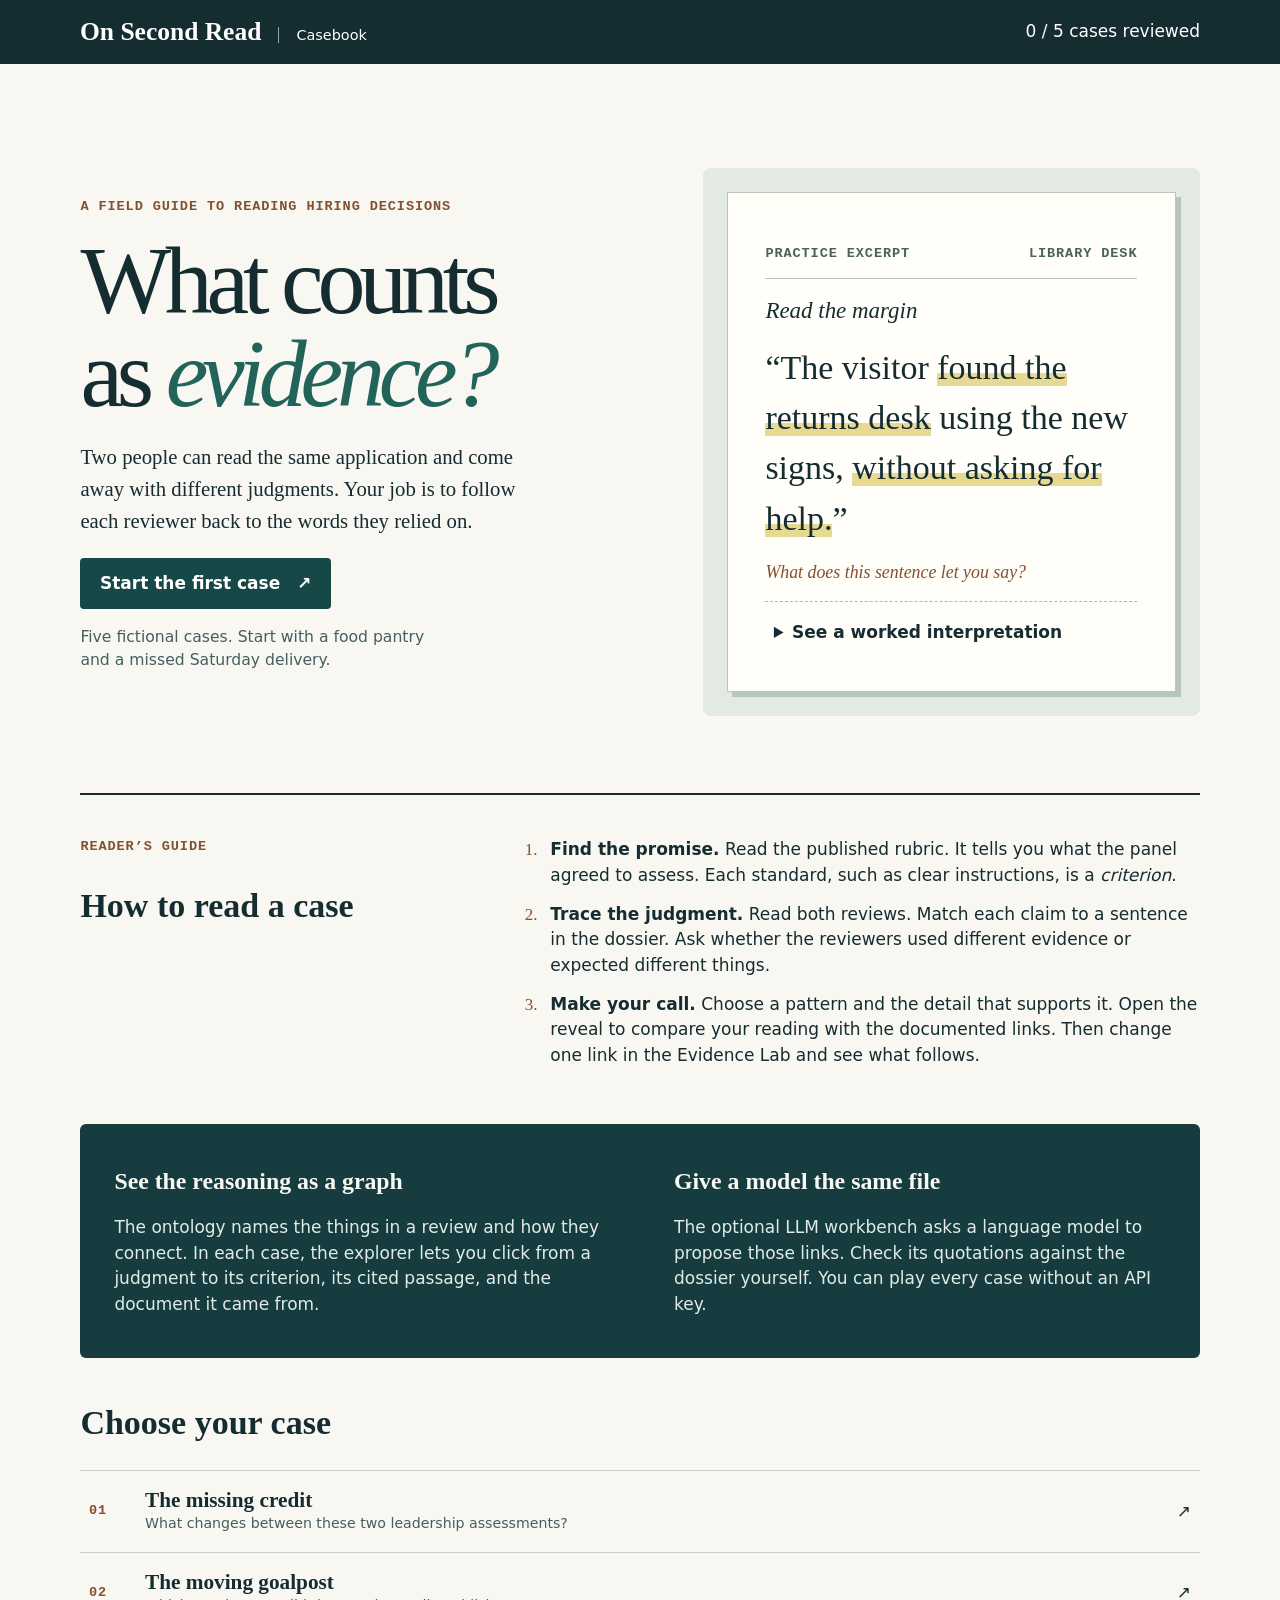
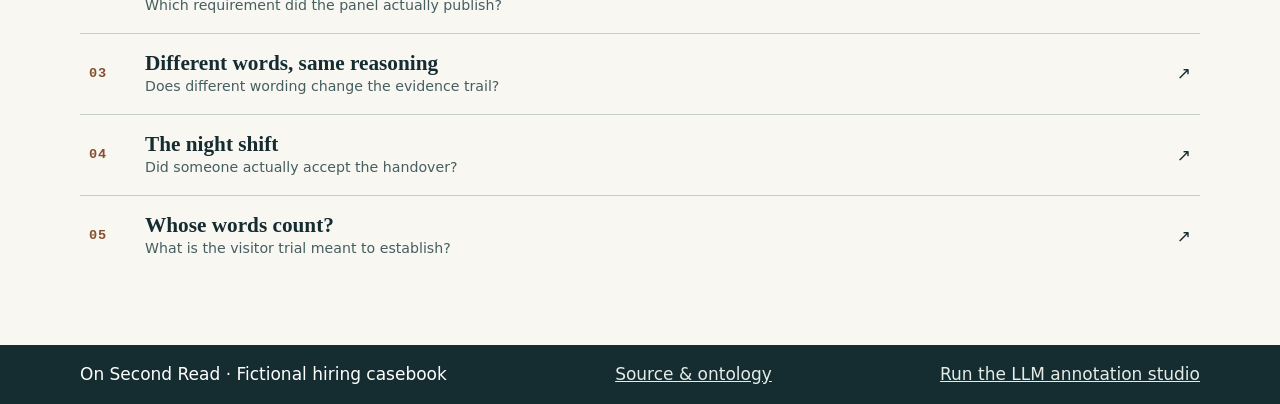
==== commit 3bda1313: "Introduce the casebook with a worked reading and guided case directory" ====
--- a/index.html
+++ b/index.html
@@ -1,8 +1,32 @@
 <!doctype html><html lang="en"><meta charset="utf-8"><meta name="viewport" content="width=device-width,initial-scale=1"><meta name="theme-color" content="#122d31"><title>On Second Read · Evidence desk</title><style>:root{color-scheme:light;--ink:#152c31;--quiet:#455e60;--line:#c5ceca;--accent:#9b4327;background:#f8f7f2;color:var(--ink);font:17px/1.5 "Source Sans 3",system-ui,sans-serif}*{box-sizing:border-box}body{margin:0}header,footer{background:var(--ink);color:white;padding:1rem max(5vw,calc((100vw - 1120px)/2));display:flex;align-items:center;justify-content:space-between;gap:1rem}.brand{font: bold 1.5rem Georgia,serif}.brand span{font:normal .85rem system-ui;border-left:1px solid #93a9a8;margin-left:1rem;padding-left:1rem}main{max-width:1160px;margin:auto;padding:1.6rem 1.2rem 4rem}nav{display:flex;gap:.5rem;flex-wrap:wrap;border-bottom:1px solid var(--line);padding-bottom:1.3rem}button,select{font:inherit;color:inherit;border:1px solid #809391;border-radius:5px;background:white;padding:.55rem .85rem;cursor:pointer}button:hover,summary:hover{background:#e7ede7}button[aria-current=true],button.primary{color:white;background:#17494c}button:focus-visible,select:focus-visible,summary:focus-visible,a:focus-visible{outline:3px solid #c15c32;outline-offset:3px}h1,h2,h3{line-height:1.15;font-family:Georgia,serif}h1{font-size:clamp(2.4rem,6vw,4.8rem);margin:.25rem 0 .55rem;letter-spacing:-.045em}h2{font-size:1.65rem}h3{font-size:1.15rem}small,.meta{color:var(--quiet)}.meta{font-size:.85rem;font-weight:700;letter-spacing:.07em;text-transform:uppercase}.intro{padding:2rem 0 1rem}.grid{display:grid;grid-template-columns:1fr 1fr;gap:1.2rem}.panel{padding:1.35rem;background:white;border:1px solid var(--line);border-radius:8px;margin-bottom:1rem}.panel h2:first-child{margin-top:0}.note{border-left:3px solid #a96243;background:#f6f3ed;padding:.8rem 1rem;margin:.8rem 0}.note p{margin:.3rem 0}.choice{display:flex;align-items:baseline;gap:.6rem;margin:.5rem 0;border:1px solid var(--line);border-radius:5px;padding:.65rem;cursor:pointer}.choice:has(input:checked){background:#dfebe6;border-color:#38665f}fieldset{margin:0 0 1rem;border:0;padding:0}legend{font-weight:650}input{accent-color:#175457}.feedback{background:#e3ede6;padding:1rem;border-left:4px solid #38755b}.feedback strong{display:block}.controls{display:flex;flex-wrap:wrap;gap:1rem;align-items:end}.controls label{display:grid;gap:.25rem}summary{cursor:pointer;padding:.5rem;font-weight:600}pre{white-space:pre-wrap;overflow-wrap:anywhere;padding:1rem;background:#edf0ed;font-size:.85rem}ol{padding-left:1.5em}li{margin:.45rem 0}.trail{padding:.8rem;border-bottom:1px solid var(--line)}footer a{color:#e5ece6}button:disabled{opacity:.55;cursor:default}@media(max-width:720px){.grid{grid-template-columns:1fr}.brand span{display:none}.panel{padding:1rem}header,footer{padding:1rem}nav button{flex-grow:1}.controls select{max-width:100%}footer{flex-wrap:wrap}}
 .tool-links,.edge{display:flex;align-items:center;gap:1rem;flex-wrap:wrap}.tool-links{padding:.75rem 0}.tool-links a{color:#175457;font-weight:650}.diagram{display:grid;gap:.4rem;margin:1rem 0}.edge span{color:#455e60;font-family:monospace}.edge button:disabled{opacity:1;background:#dcece4}.panel textarea{width:100%;min-height:7rem;padding:.7rem;box-sizing:border-box}.panel input:not([type=radio]){padding:.55rem;font:inherit;max-width:100%}.panel .status{margin:.5rem}#model-tool details{margin:1rem 0}
+[hidden]{display:none!important}.home-link{color:inherit;text-decoration:none}.home-link:hover{text-decoration:underline}.welcome-spread{display:grid;grid-template-columns:1.1fr 1fr;gap:clamp(2rem,6vw,6rem);align-items:center;padding:clamp(2rem,6vw,5rem) 0;border-bottom:2px solid var(--ink)}.kicker,.sheet-head,.folio{font:600 .8rem/1.5 ui-monospace,monospace;letter-spacing:.065em;text-transform:uppercase}.kicker{color:#85502e;margin:0 0 1rem}.welcome-copy h1{max-width:10ch;font:normal clamp(3rem,7.5vw,6.1rem)/.97 Georgia,serif;letter-spacing:-.065em}.welcome-copy h1 em{color:#22645a}.lede{max-width:44ch;font:1.22rem/1.55 Georgia,serif}.start-case{display:inline-flex;gap:1rem;align-items:center;background:#154846;color:#fff;text-decoration:none;border-radius:4px;padding:.75rem 1.15rem;font-weight:650}.start-case:hover{background:#256258}.start-note{max-width:38ch;color:var(--quiet);font-size:.92rem}.paper-stack{padding:1.4rem;background:#e2eae1;border-radius:8px}.paper{position:relative;background:#fffef9;box-shadow:5px 5px 0 #b5c7bc;padding:clamp(1rem,3vw,2.2rem);border:1px solid #bdc7ba}.sheet-head{display:flex;justify-content:space-between;border-bottom:1px solid #b8c5ba;padding-bottom:.8rem;color:#49615b}.paper h2{font:italic 1.35rem Georgia}.paper blockquote{margin:1rem 0;font:normal clamp(1.4rem,2.8vw,2rem)/1.48 Georgia,serif}.paper mark{background:linear-gradient(transparent 65%,#e7d991 65%);color:inherit}.pencil{color:#85502e;font:italic 1.05rem Georgia}.paper details{border-top:1px dashed #b1b9ac;padding-top:.55rem}.reader-guide{display:grid;grid-template-columns:1fr 1.7fr;gap:2rem;padding:2.5rem 0}.reader-guide h2,.contents h2{font-size:2rem}.reader-guide ol{margin:0}.reader-guide li{padding-left:.5rem;margin:0 0 .8rem}.reader-guide li::marker{color:#85502e;font-family:Georgia}.entry-tools{display:grid;grid-template-columns:1fr 1fr;background:#173c40;color:#f8faf2;border-radius:6px}.entry-tools>div{padding:1.4rem 2rem}.entry-tools h2{font-size:1.4rem}.entry-tools p{color:#e0ece5}.contents{padding-top:1rem}.contents a{display:grid;grid-template-columns:2.5rem 1fr auto;gap:.8rem;align-items:center;border-top:1px solid var(--line);padding:1rem .5rem;color:var(--ink);text-decoration:none}.contents a:hover{background:#e7ede7}.contents strong,.contents small{display:block}.contents strong{font:600 1.25rem Georgia}.folio{color:#85502e}@media(max-width:720px){.welcome-spread,.reader-guide,.entry-tools{grid-template-columns:1fr;gap:.7rem}.welcome-spread{gap:1.5rem}.reader-guide{padding:1.5rem 0}.entry-tools>div{padding:.55rem 1.2rem}.paper-stack{padding:.85rem}.contents a{grid-template-columns:1.5rem 1fr auto}}
 </style>
-<header><div class="brand">On Second Read<span>Evidence desk</span></div><div id="progress"></div></header>
-<main><nav aria-label="Case files" id="cases"></nav><div class="tool-links"><a href="#ontology-tool" id="graph-link">Explore ontology</a><a href="#model-tool" id="model-link">LLM workbench</a></div><article id="desk"></article><section class="panel" id="ontology-tool"></section><section class="panel" id="model-tool"></section></main>
+<header><a class="brand home-link" href="#home" aria-label="On Second Read introduction">On Second Read<span>Casebook</span></a><div id="progress"></div></header>
+<main><article id="welcome" aria-labelledby="welcome-title">
+<section class="welcome-spread">
+<div class="welcome-copy">
+<p class="kicker">A field guide to reading hiring decisions</p>
+<h1 id="welcome-title">What counts as <em>evidence?</em></h1>
+<p class="lede">Two people can read the same application and come away with different judgments. Your job is to follow each reviewer back to the words they relied on.</p>
+<a class="start-case" href="#missing-credit">Start the first case <span aria-hidden="true">↗</span></a>
+<p class="start-note">Five fictional cases. Start with a food pantry and a missed Saturday delivery.</p>
+</div>
+<aside class="paper-stack" aria-labelledby="margin-title"><div class="paper">
+<p class="sheet-head">Practice excerpt <span>Library desk</span></p>
+<h2 id="margin-title">Read the margin</h2>
+<blockquote>“The visitor <mark>found the returns desk</mark> using the new signs, <mark>without asking for help.</mark>”</blockquote>
+<p class="pencil">What does this sentence let you say?</p>
+<details><summary>See a worked interpretation</summary><p>The panel wanted to know whether the directions were clear. This visitor finding the desk unaided supports that judgment. To say the signs work for everyone, we would need more observations.</p></details>
+</div></aside>
+</section>
+<section class="reader-guide" aria-labelledby="how-title"><div><p class="kicker">Reader’s guide</p><h2 id="how-title">How to read a case</h2></div>
+<ol><li><strong>Find the promise.</strong> Read the published rubric. It tells you what the panel agreed to assess. Each standard, such as clear instructions, is a <em>criterion</em>.</li>
+<li><strong>Trace the judgment.</strong> Read both reviews. Match each claim to a sentence in the dossier. Ask whether the reviewers used different evidence or expected different things.</li>
+<li><strong>Make your call.</strong> Choose a pattern and the detail that supports it. Open the reveal to compare your reading with the documented links. Then change one link in the Evidence Lab and see what follows.</li></ol></section>
+<section class="entry-tools"><div><h2>See the reasoning as a graph</h2><p>The ontology names the things in a review and how they connect. In each case, the explorer lets you click from a judgment to its criterion, its cited passage, and the document it came from.</p></div><div><h2>Give a model the same file</h2><p>The optional LLM workbench asks a language model to propose those links. Check its quotations against the dossier yourself. You can play every case without an API key.</p></div></section>
+<section class="contents"><h2>Choose your case</h2><div id="contents-list"></div></section>
+</article><div id="investigation" hidden><nav aria-label="Case files" id="cases"></nav><div class="tool-links"><a href="#ontology-tool" id="graph-link">Explore ontology</a><a href="#model-tool" id="model-link">LLM workbench</a></div><article id="desk"></article><section class="panel" id="ontology-tool"></section><section class="panel" id="model-tool"></section></div></main>
 <footer>On Second Read · Fictional hiring casebook <a href="https://github.com/marouaneoa/On-Second-Read">Source &amp; ontology</a> <a href="https://github.com/marouaneoa/On-Second-Read#annotation-studio">Run the LLM annotation studio</a></footer>
 <script type="application/json" id="data">{"schema": {"type": "object", "properties": {"judgments": {"type": "array", "items": {"type": "object", "properties": {"reviewer": {"type": "string"}, "wording": {"type": "string"}, "criterion": {"type": "string"}, "passage": {"type": "string"}}, "required": ["reviewer", "wording", "criterion", "passage"], "additionalProperties": false}}}, "required": ["judgments"], "additionalProperties": false}, "ontology": "@prefix os: \u003chttps://example.org/on-second-read#> .\n@prefix owl: \u003chttp://www.w3.org/2002/07/owl#> .\n@prefix rdfs: \u003chttp://www.w3.org/2000/01/rdf-schema#> .\n\n\n\u003chttps://example.org/on-second-read> a owl:Ontology ; rdfs:label \"On Second Read\" .\n\nos:Case a owl:Class ; rdfs:comment \"One authored hiring scenario with a complete rubric.\" .\n\nos:Review a owl:Class ; rdfs:comment \"One reviewer\u2019s evaluation within a case.\" .\n\nos:Judgment a owl:Class ; rdfs:comment \"One assessment connecting a criterion to cited evidence.\" .\n\nos:Criterion a owl:Class ; rdfs:comment \"A dimension on which work is evaluated.\" .\n\nos:Passage a owl:Class ; rdfs:comment \"An identifiable excerpt of a document.\" .\n\nos:Document a owl:Class ; rdfs:comment \"A source containing passages.\" .\n\nos:hasReview a owl:ObjectProperty ; rdfs:domain os:Case ; rdfs:range os:Review .\n\nos:listsCriterion a owl:ObjectProperty ; rdfs:domain os:Case ; rdfs:range os:Criterion .\n\nos:containsJudgment a owl:ObjectProperty ; rdfs:domain os:Review ; rdfs:range os:Judgment .\n\nos:appliesCriterion a owl:ObjectProperty ; rdfs:domain os:Judgment ; rdfs:range os:Criterion .\n\nos:cites a owl:ObjectProperty ; rdfs:domain os:Judgment ; rdfs:range os:Passage .\n\nos:partOf a owl:ObjectProperty ; rdfs:domain os:Passage ; rdfs:range os:Document .\n\nos:wording a owl:DatatypeProperty ; rdfs:domain os:Judgment ; rdfs:range \u003chttp://www.w3.org/2001/XMLSchema#string> .\n\nos:quote a owl:DatatypeProperty ; rdfs:domain os:Passage ; rdfs:range \u003chttp://www.w3.org/2001/XMLSchema#string> .\n", "cases": [{"views": {"Vocabulary": {"nodes": {"Case": ["Case", "One authored hiring scenario with a complete rubric."], "Criterion": ["Criterion", "A dimension on which work is evaluated."], "Document": ["Document", "A source containing passages."], "Judgment": ["Judgment", "One assessment connecting a criterion to cited evidence."], "Passage": ["Passage", "An identifiable excerpt of a document."], "Review": ["Review", "One reviewer\u2019s evaluation within a case."]}, "edges": [["Case", "hasReview", "Review"], ["Case", "listsCriterion", "Criterion"], ["Judgment", "appliesCriterion", "Criterion"], ["Judgment", "cites", "Passage"], ["Passage", "partOf", "Document"], ["Review", "containsJudgment", "Judgment"]]}, "Case evidence": {"nodes": {"case": ["The missing credit", "Case"], "criterion": ["Leadership", "Criterion"], "d1": ["Dossier cover", "Document"], "d2": ["Project diary", "Document"], "jA": ["Judgment A", "The cover gives me someone to contact and tells me the delivery finished. I can see that Sam was named lead. I would leave the delegation box open because this page never tells me what Sam asked another person to do."], "jB": ["Judgment B", "I can fill in the delegation box from the diary. Sam assigned two different jobs, noticed that people were duplicating work and changed one assignment. Those are observable decisions about the team."], "p1": ["Dossier cover excerpt", "Saturday delivery team. Project lead: Sam Reed. The funder asked for one contact for questions about expenses, so this cover sheet names one person. The team delivered eighteen boxes before noon. The space beneath the contact name lists the total cost and the number of households served."], "p2": ["Project diary excerpt", "At eight, Sam gave Jo the route list and asked Eli to check the boxes against it. When a driver missed the handoff, both volunteers started calling the same households. Sam stopped the duplicate calls, reassigned Eli to the loading bay and stayed with Jo until each household had a new delivery time."], "reviewA": ["Reviewer A", "Review"], "reviewB": ["Reviewer B", "Review"]}, "edges": [["case", "hasReview", "reviewA"], ["case", "hasReview", "reviewB"], ["case", "listsCriterion", "criterion"], ["jA", "appliesCriterion", "criterion"], ["jA", "cites", "p1"], ["jB", "appliesCriterion", "criterion"], ["jB", "cites", "p2"], ["p1", "partOf", "d1"], ["p2", "partOf", "d2"], ["reviewA", "containsJudgment", "jA"], ["reviewB", "containsJudgment", "jB"]]}}, "guide": {"context": "Sam Reed is applying to coordinate volunteers at a neighbourhood food pantry. At the end of the interview the panel receives two pages about a Saturday delivery Sam organised. The first is a cover sheet for the funder. The second is an entry the volunteers wrote after the shift. Both reviewers have both pages. Each has been asked to cite the one page that best explains their assessment.", "rule": "Leadership means giving people clear responsibilities and adjusting the plan when something goes wrong. You are deciding whether the panel has evidence of those actions.", "walk": "Start with the cover. A contact name tells Reviewer A whom to call. It leaves the division of work unanswered. Now read the diary verbs: gave, asked, reassigned. Reviewer B can point to the very actions A wanted to see. Both used the same leadership standard. A change of source explains the different strength of their judgments."}, "id": "missing-credit", "title": "The missing credit", "rubric": "Leadership", "reviews": ["The cover gives me someone to contact and tells me the delivery finished. I can see that Sam was named lead. I would leave the delegation box open because this page never tells me what Sam asked another person to do.", "I can fill in the delegation box from the diary. Sam assigned two different jobs, noticed that people were duplicating work and changed one assignment. Those are observable decisions about the team."], "passages": {"p1": {"source": "Dossier cover", "text": "Saturday delivery team. Project lead: Sam Reed. The funder asked for one contact for questions about expenses, so this cover sheet names one person. The team delivered eighteen boxes before noon. The space beneath the contact name lists the total cost and the number of households served.", "original": true}, "p2": {"source": "Project diary", "text": "At eight, Sam gave Jo the route list and asked Eli to check the boxes against it. When a driver missed the handoff, both volunteers started calling the same households. Sam stopped the duplicate calls, reassigned Eli to the loading bay and stayed with Jo until each household had a new delivery time.", "original": true}}, "criteria": {"criterion": "Leadership", "extra": "Prior management experience"}, "base": ["p2", "criterion"], "answer": 1, "variants": {"p1|criterion": [[["Reviewer A", "Leadership", "p1", "Saturday delivery team. Project lead: Sam Reed. The funder asked for one contact for questions about expenses, so this cover sheet names one person. The team delivered eighteen boxes before noon. The space beneath the contact name lists the total cost and the number of households served.", "Dossier cover"], ["Reviewer B", "Leadership", "p1", "Saturday delivery team. Project lead: Sam Reed. The funder asked for one contact for questions about expenses, so this cover sheet names one person. The team delivered eighteen boxes before noon. The space beneath the contact name lists the total cost and the number of households served.", "Dossier cover"]], [], [], [["jA", "jB"]]], "p1|extra": [[["Reviewer A", "Leadership", "p1", "Saturday delivery team. Project lead: Sam Reed. The funder asked for one contact for questions about expenses, so this cover sheet names one person. The team delivered eighteen boxes before noon. The space beneath the contact name lists the total cost and the number of households served.", "Dossier cover"], ["Reviewer B", "Prior management experience", "p1", "Saturday delivery team. Project lead: Sam Reed. The funder asked for one contact for questions about expenses, so this cover sheet names one person. The team delivered eighteen boxes before noon. The space beneath the contact name lists the total cost and the number of households served.", "Dossier cover"]], [], [["jB", "extra"]], []], "p2|criterion": [[["Reviewer A", "Leadership", "p1", "Saturday delivery team. Project lead: Sam Reed. The funder asked for one contact for questions about expenses, so this cover sheet names one person. The team delivered eighteen boxes before noon. The space beneath the contact name lists the total cost and the number of households served.", "Dossier cover"], ["Reviewer B", "Leadership", "p2", "At eight, Sam gave Jo the route list and asked Eli to check the boxes against it. When a driver missed the handoff, both volunteers started calling the same households. Sam stopped the duplicate calls, reassigned Eli to the loading bay and stayed with Jo until each household had a new delivery time.", "Project diary"]], [["jA", "jB"]], [], []], "p2|extra": [[["Reviewer A", "Leadership", "p1", "Saturday delivery team. Project lead: Sam Reed. The funder asked for one contact for questions about expenses, so this cover sheet names one person. The team delivered eighteen boxes before noon. The space beneath the contact name lists the total cost and the number of households served.", "Dossier cover"], ["Reviewer B", "Prior management experience", "p2", "At eight, Sam gave Jo the route list and asked Eli to check the boxes against it. When a driver missed the handoff, both volunteers started calling the same households. Sam stopped the duplicate calls, reassigned Eli to the loading bay and stayed with Jo until each household had a new delivery time.", "Project diary"]], [], [["jB", "extra"]], []]}, "question": "What would you show Reviewer A before the panel finalises the leadership assessment?", "turtle": "@prefix os: \u003chttps://example.org/on-second-read#> .\n@prefix owl: \u003chttp://www.w3.org/2002/07/owl#> .\n@prefix rdfs: \u003chttp://www.w3.org/2000/01/rdf-schema#> .\n@prefix : \u003chttps://example.org/on-second-read/missing-credit#> .\n\n:case a owl:NamedIndividual, os:Case ;\n    rdfs:label \"The missing credit\" ; os:listsCriterion :criterion ; os:hasReview :reviewA, :reviewB .\n\n:criterion a owl:NamedIndividual, os:Criterion ;\n    rdfs:label \"Leadership\" .\n\n:d1 a owl:NamedIndividual, os:Document ;\n    rdfs:label \"Dossier cover\" .\n\n:p1 a owl:NamedIndividual, os:Passage ;\n    rdfs:label \"Dossier cover excerpt\" ; os:partOf :d1 ; os:quote \"Saturday delivery team. Project lead: Sam Reed. The funder asked for one contact for questions about expenses, so this cover sheet names one person. The team delivered eighteen boxes before noon. The space beneath the contact name lists the total cost and the number of households served.\" .\n\n:d2 a owl:NamedIndividual, os:Document ;\n    rdfs:label \"Project diary\" .\n\n:p2 a owl:NamedIndividual, os:Passage ;\n    rdfs:label \"Project diary excerpt\" ; os:partOf :d2 ; os:quote \"At eight, Sam gave Jo the route list and asked Eli to check the boxes against it. When a driver missed the handoff, both volunteers started calling the same households. Sam stopped the duplicate calls, reassigned Eli to the loading bay and stayed with Jo until each household had a new delivery time.\" .\n\n:reviewA a owl:NamedIndividual, os:Review ;\n    rdfs:label \"Reviewer A\" ; os:containsJudgment :jA .\n\n:jA a owl:NamedIndividual, os:Judgment ;\n    rdfs:label \"Judgment A\" ; os:wording \"The cover gives me someone to contact and tells me the delivery finished. I can see that Sam was named lead. I would leave the delegation box open because this page never tells me what Sam asked another person to do.\" ; os:cites :p1 ; os:appliesCriterion :criterion .\n\n:reviewB a owl:NamedIndividual, os:Review ;\n    rdfs:label \"Reviewer B\" ; os:containsJudgment :jB .\n\n:jB a owl:NamedIndividual, os:Judgment ;\n    rdfs:label \"Judgment B\" ; os:wording \"I can fill in the delegation box from the diary. Sam assigned two different jobs, noticed that people were duplicating work and changed one assignment. Those are observable decisions about the team.\" ; os:cites :p2 ; os:appliesCriterion :criterion .\n"}, {"views": {"Vocabulary": {"nodes": {"Case": ["Case", "One authored hiring scenario with a complete rubric."], "Criterion": ["Criterion", "A dimension on which work is evaluated."], "Document": ["Document", "A source containing passages."], "Judgment": ["Judgment", "One assessment connecting a criterion to cited evidence."], "Passage": ["Passage", "An identifiable excerpt of a document."], "Review": ["Review", "One reviewer\u2019s evaluation within a case."]}, "edges": [["Case", "hasReview", "Review"], ["Case", "listsCriterion", "Criterion"], ["Judgment", "appliesCriterion", "Criterion"], ["Judgment", "cites", "Passage"], ["Passage", "partOf", "Document"], ["Review", "containsJudgment", "Judgment"]]}, "Case evidence": {"nodes": {"case": ["The moving goalpost", "Case"], "criterion": ["Delivery", "Criterion"], "extra": ["Prior management experience", "Criterion"], "d1": ["Launch report", "Document"], "jA": ["Judgment A", "I checked the promise at the top of the report against the sign-off at the bottom. Staff could perform both tasks on Friday. That gives me a concrete reason to credit Alex for delivery."], "jB": ["Judgment B", "The report shows three contributors but never says anyone reported to Alex. Before I award a positive assessment, I want evidence that Alex previously held a management position with direct reports."], "p1": ["Launch report excerpt", "The clinic and Alex agreed that reception staff would be able to book and cancel visits by Friday afternoon. Alex split the work with two colleagues. On Thursday reception tried both tasks with sample appointments. On Friday at noon the clinic manager signed off and staff began using the service. The report lists everyone as a project contributor."], "reviewA": ["Reviewer A", "Review"], "reviewB": ["Reviewer B", "Review"]}, "edges": [["case", "hasReview", "reviewA"], ["case", "hasReview", "reviewB"], ["case", "listsCriterion", "criterion"], ["jA", "appliesCriterion", "criterion"], ["jA", "cites", "p1"], ["jB", "appliesCriterion", "extra"], ["jB", "cites", "p1"], ["p1", "partOf", "d1"], ["reviewA", "containsJudgment", "jA"], ["reviewB", "containsJudgment", "jB"]]}}, "guide": {"context": "Alex is interviewing to run small software releases for a community clinic. Before seeing any applications, the panel wrote down what would count as success in this exercise. The chair now asks two reviewers to evaluate a booking-system launch. Alex has supplied the same signed launch report to both of them.", "rule": "Delivery means getting the agreed service into use by the promised date. For this exercise that is the complete published requirement.", "walk": "Follow both citations and you land on the same launch report. The difference appears when you ask what would satisfy each reviewer. A wants evidence of a working service by Friday and finds it. B wants a previous management position. Even a perfectly delivered release could fail that second test. The published rubric gives the panel grounds to ask B to justify introducing it."}, "id": "moving-goalpost", "title": "The moving goalpost", "rubric": "Delivery", "reviews": ["I checked the promise at the top of the report against the sign-off at the bottom. Staff could perform both tasks on Friday. That gives me a concrete reason to credit Alex for delivery.", "The report shows three contributors but never says anyone reported to Alex. Before I award a positive assessment, I want evidence that Alex previously held a management position with direct reports."], "passages": {"p1": {"source": "Launch report", "text": "The clinic and Alex agreed that reception staff would be able to book and cancel visits by Friday afternoon. Alex split the work with two colleagues. On Thursday reception tried both tasks with sample appointments. On Friday at noon the clinic manager signed off and staff began using the service. The report lists everyone as a project contributor.", "original": true}, "practicePassage": {"source": "Hypothetical submission receipt", "text": "The candidate submitted the work on schedule.", "original": false}}, "criteria": {"criterion": "Delivery", "extra": "Prior management experience"}, "base": ["p1", "extra"], "answer": 2, "variants": {"p1|criterion": [[["Reviewer A", "Delivery", "p1", "The clinic and Alex agreed that reception staff would be able to book and cancel visits by Friday afternoon. Alex split the work with two colleagues. On Thursday reception tried both tasks with sample appointments. On Friday at noon the clinic manager signed off and staff began using the service. The report lists everyone as a project contributor.", "Launch report"], ["Reviewer B", "Delivery", "p1", "The clinic and Alex agreed that reception staff would be able to book and cancel visits by Friday afternoon. Alex split the work with two colleagues. On Thursday reception tried both tasks with sample appointments. On Friday at noon the clinic manager signed off and staff began using the service. The report lists everyone as a project contributor.", "Launch report"]], [], [], [["jA", "jB"]]], "p1|extra": [[["Reviewer A", "Delivery", "p1", "The clinic and Alex agreed that reception staff would be able to book and cancel visits by Friday afternoon. Alex split the work with two colleagues. On Thursday reception tried both tasks with sample appointments. On Friday at noon the clinic manager signed off and staff began using the service. The report lists everyone as a project contributor.", "Launch report"], ["Reviewer B", "Prior management experience", "p1", "The clinic and Alex agreed that reception staff would be able to book and cancel visits by Friday afternoon. Alex split the work with two colleagues. On Thursday reception tried both tasks with sample appointments. On Friday at noon the clinic manager signed off and staff began using the service. The report lists everyone as a project contributor.", "Launch report"]], [], [["jB", "extra"]], []], "practicePassage|criterion": [[["Reviewer A", "Delivery", "p1", "The clinic and Alex agreed that reception staff would be able to book and cancel visits by Friday afternoon. Alex split the work with two colleagues. On Thursday reception tried both tasks with sample appointments. On Friday at noon the clinic manager signed off and staff began using the service. The report lists everyone as a project contributor.", "Launch report"], ["Reviewer B", "Delivery", "practicePassage", "The candidate submitted the work on schedule.", "Hypothetical submission receipt"]], [["jA", "jB"]], [], []], "practicePassage|extra": [[["Reviewer A", "Delivery", "p1", "The clinic and Alex agreed that reception staff would be able to book and cancel visits by Friday afternoon. Alex split the work with two colleagues. On Thursday reception tried both tasks with sample appointments. On Friday at noon the clinic manager signed off and staff began using the service. The report lists everyone as a project contributor.", "Launch report"], ["Reviewer B", "Prior management experience", "practicePassage", "The candidate submitted the work on schedule.", "Hypothetical submission receipt"]], [], [["jB", "extra"]], []]}, "question": "What should the chair ask before using Reviewer B\u2019s requirement to compare applicants?", "turtle": "@prefix os: \u003chttps://example.org/on-second-read#> .\n@prefix owl: \u003chttp://www.w3.org/2002/07/owl#> .\n@prefix rdfs: \u003chttp://www.w3.org/2000/01/rdf-schema#> .\n@prefix : \u003chttps://example.org/on-second-read/moving-goalpost#> .\n\n:case a owl:NamedIndividual, os:Case ;\n    rdfs:label \"The moving goalpost\" ; os:listsCriterion :criterion ; os:hasReview :reviewA, :reviewB .\n\n:criterion a owl:NamedIndividual, os:Criterion ;\n    rdfs:label \"Delivery\" .\n\n:extra a owl:NamedIndividual, os:Criterion ;\n    rdfs:label \"Prior management experience\" .\n\n:d1 a owl:NamedIndividual, os:Document ;\n    rdfs:label \"Launch report\" .\n\n:p1 a owl:NamedIndividual, os:Passage ;\n    rdfs:label \"Launch report excerpt\" ; os:partOf :d1 ; os:quote \"The clinic and Alex agreed that reception staff would be able to book and cancel visits by Friday afternoon. Alex split the work with two colleagues. On Thursday reception tried both tasks with sample appointments. On Friday at noon the clinic manager signed off and staff began using the service. The report lists everyone as a project contributor.\" .\n\n:reviewA a owl:NamedIndividual, os:Review ;\n    rdfs:label \"Reviewer A\" ; os:containsJudgment :jA .\n\n:jA a owl:NamedIndividual, os:Judgment ;\n    rdfs:label \"Judgment A\" ; os:wording \"I checked the promise at the top of the report against the sign-off at the bottom. Staff could perform both tasks on Friday. That gives me a concrete reason to credit Alex for delivery.\" ; os:cites :p1 ; os:appliesCriterion :criterion .\n\n:reviewB a owl:NamedIndividual, os:Review ;\n    rdfs:label \"Reviewer B\" ; os:containsJudgment :jB .\n\n:jB a owl:NamedIndividual, os:Judgment ;\n    rdfs:label \"Judgment B\" ; os:wording \"The report shows three contributors but never says anyone reported to Alex. Before I award a positive assessment, I want evidence that Alex previously held a management position with direct reports.\" ; os:cites :p1 ; os:appliesCriterion :extra .\n"}, {"views": {"Vocabulary": {"nodes": {"Case": ["Case", "One authored hiring scenario with a complete rubric."], "Criterion": ["Criterion", "A dimension on which work is evaluated."], "Document": ["Document", "A source containing passages."], "Judgment": ["Judgment", "One assessment connecting a criterion to cited evidence."], "Passage": ["Passage", "An identifiable excerpt of a document."], "Review": ["Review", "One reviewer\u2019s evaluation within a case."]}, "edges": [["Case", "hasReview", "Review"], ["Case", "listsCriterion", "Criterion"], ["Judgment", "appliesCriterion", "Criterion"], ["Judgment", "cites", "Passage"], ["Passage", "partOf", "Document"], ["Review", "containsJudgment", "Judgment"]]}, "Case evidence": {"nodes": {"case": ["Different words, same reasoning", "Case"], "criterion": ["Verification", "Criterion"], "d1": ["Release notebook", "Document"], "jA": ["Judgment A", "The recorded replay verifies the fix. Noor first reproduced the loss of the second loan and then showed that the regression test passed on the repaired version. I can follow the sequence in the notebook."], "jB": ["Judgment B", "I wanted to know whether the other book would still be there after a mistaken second return. Noor tried that very mistake before and after the repair and wrote down both results. That answers my verification question."], "p1": ["Release notebook excerpt", "I made a test account with two books on loan. On the old version I returned the first book twice. Both loans disappeared. I repeated those exact steps with the fix installed. The second book stayed on the account. I saved the steps as a regression test, a check we can run again after future changes."], "reviewA": ["Reviewer A", "Review"], "reviewB": ["Reviewer B", "Review"]}, "edges": [["case", "hasReview", "reviewA"], ["case", "hasReview", "reviewB"], ["case", "listsCriterion", "criterion"], ["jA", "appliesCriterion", "criterion"], ["jA", "cites", "p1"], ["jB", "appliesCriterion", "criterion"], ["jB", "cites", "p1"], ["p1", "partOf", "d1"], ["reviewA", "containsJudgment", "jA"], ["reviewB", "containsJudgment", "jB"]]}}, "guide": {"context": "Noor maintains software for a library. Returning the same book twice used to remove a second, unrelated loan from the reader\u2019s account. Noor submitted a fix. Two reviewers on a hiring panel read the release notebook to decide whether Noor checked the change carefully enough. One reviewer writes like a developer and the other writes for library staff.", "rule": "Verification means recreating the original failure and recording what happens after the repair. In this case a replay means repeating the same sequence of actions with a test account.", "walk": "Translate \u201cregression test\u201d into the library scene: try the mistaken return again and check the other book. That is exactly the check the second reviewer describes. Both judgments point to the same notebook entry and the same verification requirement. You can establish that overlap even though the reviewers use different words. Their overall hiring recommendations remain unknown."}, "id": "same-reasoning", "title": "Different words, same reasoning", "rubric": "Verification", "reviews": ["The recorded replay verifies the fix. Noor first reproduced the loss of the second loan and then showed that the regression test passed on the repaired version. I can follow the sequence in the notebook.", "I wanted to know whether the other book would still be there after a mistaken second return. Noor tried that very mistake before and after the repair and wrote down both results. That answers my verification question."], "passages": {"p1": {"source": "Release notebook", "text": "I made a test account with two books on loan. On the old version I returned the first book twice. Both loans disappeared. I repeated those exact steps with the fix installed. The second book stayed on the account. I saved the steps as a regression test, a check we can run again after future changes.", "original": true}, "practicePassage": {"source": "Hypothetical submission receipt", "text": "The candidate submitted the work on schedule.", "original": false}}, "criteria": {"criterion": "Verification", "extra": "Prior management experience"}, "base": ["p1", "criterion"], "answer": 3, "variants": {"p1|criterion": [[["Reviewer A", "Verification", "p1", "I made a test account with two books on loan. On the old version I returned the first book twice. Both loans disappeared. I repeated those exact steps with the fix installed. The second book stayed on the account. I saved the steps as a regression test, a check we can run again after future changes.", "Release notebook"], ["Reviewer B", "Verification", "p1", "I made a test account with two books on loan. On the old version I returned the first book twice. Both loans disappeared. I repeated those exact steps with the fix installed. The second book stayed on the account. I saved the steps as a regression test, a check we can run again after future changes.", "Release notebook"]], [], [], [["jA", "jB"]]], "p1|extra": [[["Reviewer A", "Verification", "p1", "I made a test account with two books on loan. On the old version I returned the first book twice. Both loans disappeared. I repeated those exact steps with the fix installed. The second book stayed on the account. I saved the steps as a regression test, a check we can run again after future changes.", "Release notebook"], ["Reviewer B", "Prior management experience", "p1", "I made a test account with two books on loan. On the old version I returned the first book twice. Both loans disappeared. I repeated those exact steps with the fix installed. The second book stayed on the account. I saved the steps as a regression test, a check we can run again after future changes.", "Release notebook"]], [], [["jB", "extra"]], []], "practicePassage|criterion": [[["Reviewer A", "Verification", "p1", "I made a test account with two books on loan. On the old version I returned the first book twice. Both loans disappeared. I repeated those exact steps with the fix installed. The second book stayed on the account. I saved the steps as a regression test, a check we can run again after future changes.", "Release notebook"], ["Reviewer B", "Verification", "practicePassage", "The candidate submitted the work on schedule.", "Hypothetical submission receipt"]], [["jA", "jB"]], [], []], "practicePassage|extra": [[["Reviewer A", "Verification", "p1", "I made a test account with two books on loan. On the old version I returned the first book twice. Both loans disappeared. I repeated those exact steps with the fix installed. The second book stayed on the account. I saved the steps as a regression test, a check we can run again after future changes.", "Release notebook"], ["Reviewer B", "Prior management experience", "practicePassage", "The candidate submitted the work on schedule.", "Hypothetical submission receipt"]], [], [["jB", "extra"]], []]}, "question": "Which words would you highlight to show a librarian what the developer means by a replay?", "turtle": "@prefix os: \u003chttps://example.org/on-second-read#> .\n@prefix owl: \u003chttp://www.w3.org/2002/07/owl#> .\n@prefix rdfs: \u003chttp://www.w3.org/2000/01/rdf-schema#> .\n@prefix : \u003chttps://example.org/on-second-read/same-reasoning#> .\n\n:case a owl:NamedIndividual, os:Case ;\n    rdfs:label \"Different words, same reasoning\" ; os:listsCriterion :criterion ; os:hasReview :reviewA, :reviewB .\n\n:criterion a owl:NamedIndividual, os:Criterion ;\n    rdfs:label \"Verification\" .\n\n:d1 a owl:NamedIndividual, os:Document ;\n    rdfs:label \"Release notebook\" .\n\n:p1 a owl:NamedIndividual, os:Passage ;\n    rdfs:label \"Release notebook excerpt\" ; os:partOf :d1 ; os:quote \"I made a test account with two books on loan. On the old version I returned the first book twice. Both loans disappeared. I repeated those exact steps with the fix installed. The second book stayed on the account. I saved the steps as a regression test, a check we can run again after future changes.\" .\n\n:reviewA a owl:NamedIndividual, os:Review ;\n    rdfs:label \"Reviewer A\" ; os:containsJudgment :jA .\n\n:jA a owl:NamedIndividual, os:Judgment ;\n    rdfs:label \"Judgment A\" ; os:wording \"The recorded replay verifies the fix. Noor first reproduced the loss of the second loan and then showed that the regression test passed on the repaired version. I can follow the sequence in the notebook.\" ; os:cites :p1 ; os:appliesCriterion :criterion .\n\n:reviewB a owl:NamedIndividual, os:Review ;\n    rdfs:label \"Reviewer B\" ; os:containsJudgment :jB .\n\n:jB a owl:NamedIndividual, os:Judgment ;\n    rdfs:label \"Judgment B\" ; os:wording \"I wanted to know whether the other book would still be there after a mistaken second return. Noor tried that very mistake before and after the repair and wrote down both results. That answers my verification question.\" ; os:cites :p1 ; os:appliesCriterion :criterion .\n"}, {"views": {"Vocabulary": {"nodes": {"Case": ["Case", "One authored hiring scenario with a complete rubric."], "Criterion": ["Criterion", "A dimension on which work is evaluated."], "Document": ["Document", "A source containing passages."], "Judgment": ["Judgment", "One assessment connecting a criterion to cited evidence."], "Passage": ["Passage", "An identifiable excerpt of a document."], "Review": ["Review", "One reviewer\u2019s evaluation within a case."]}, "edges": [["Case", "hasReview", "Review"], ["Case", "listsCriterion", "Criterion"], ["Judgment", "appliesCriterion", "Criterion"], ["Judgment", "cites", "Passage"], ["Passage", "partOf", "Document"], ["Review", "containsJudgment", "Judgment"]]}, "Case evidence": {"nodes": {"case": ["The night shift", "Case"], "criterion": ["Safe handover", "Criterion"], "d1": ["Outgoing shift message", "Document"], "d2": ["Morning receipt", "Document"], "jA": ["Judgment A", "From the outgoing message I know Leila identified the hazard. The empty name line leaves me wondering whether anybody actually took over. I would ask for a receipt before giving full credit for the handover."], "jB": ["Judgment B", "The morning receipt closes that gap for me. The technician repeated the instruction to Leila and signed for the cable test. I can identify the person who accepted responsibility and the equipment they discussed."], "p1": ["Outgoing shift message excerpt", "I placed a red tag on lamp four and switched its circuit off. My message to the morning crew said to leave that lamp isolated until someone tested the cable. I sent the message to the shared shift phone at midnight. I left the line for the receiving technician\u2019s name blank because nobody had arrived."], "p2": ["Morning receipt excerpt", "At six I read Leila\u2019s message on the shift phone. I called her and repeated the lamp number and the instruction to leave its power off. She confirmed both details. I entered my name as the person responsible for testing the cable and told the stage manager to use lamp five instead."], "reviewA": ["Reviewer A", "Review"], "reviewB": ["Reviewer B", "Review"]}, "edges": [["case", "hasReview", "reviewA"], ["case", "hasReview", "reviewB"], ["case", "listsCriterion", "criterion"], ["jA", "appliesCriterion", "criterion"], ["jA", "cites", "p1"], ["jB", "appliesCriterion", "criterion"], ["jB", "cites", "p2"], ["p1", "partOf", "d1"], ["p2", "partOf", "d2"], ["reviewA", "containsJudgment", "jA"], ["reviewB", "containsJudgment", "jB"]]}}, "guide": {"context": "Leila is applying to supervise evening maintenance at a theatre. An evening supervisor sometimes leaves before the morning crew arrives, so a repair may cross two shifts. The panel asks how Leila handled a faulty light above the stage. The file includes a message written at midnight and a record completed by the incoming technician.", "rule": "A safe handover requires the next worker to know which equipment is unsafe and who will take responsibility. Look for what the outgoing worker communicated and what the incoming worker understood.", "walk": "Put the two records in time order. At midnight the blank line genuinely leaves a question. At six the named technician answers it. The reviewers are using the same safety requirement at different points along the paper trail. An unanswered question in the earlier record is compatible with a completed handover in the later one.", "brief": ["Did someone actually accept the handover?", "Which detail resolves the first reviewer\u2019s question?", ["The red tag had a colour.", "The next technician repeated the instruction and signed for the test.", "The theatre had a spare lamp."], 1, "The receipt records acceptance."]}, "id": "the-night-shift", "title": "The night shift", "rubric": "Safe handover", "reviews": ["From the outgoing message I know Leila identified the hazard. The empty name line leaves me wondering whether anybody actually took over. I would ask for a receipt before giving full credit for the handover.", "The morning receipt closes that gap for me. The technician repeated the instruction to Leila and signed for the cable test. I can identify the person who accepted responsibility and the equipment they discussed."], "passages": {"p1": {"source": "Outgoing shift message", "text": "I placed a red tag on lamp four and switched its circuit off. My message to the morning crew said to leave that lamp isolated until someone tested the cable. I sent the message to the shared shift phone at midnight. I left the line for the receiving technician\u2019s name blank because nobody had arrived.", "original": true}, "p2": {"source": "Morning receipt", "text": "At six I read Leila\u2019s message on the shift phone. I called her and repeated the lamp number and the instruction to leave its power off. She confirmed both details. I entered my name as the person responsible for testing the cable and told the stage manager to use lamp five instead.", "original": true}}, "criteria": {"criterion": "Safe handover", "extra": "Prior management experience"}, "base": ["p2", "criterion"], "answer": 1, "variants": {"p1|criterion": [[["Reviewer A", "Safe handover", "p1", "I placed a red tag on lamp four and switched its circuit off. My message to the morning crew said to leave that lamp isolated until someone tested the cable. I sent the message to the shared shift phone at midnight. I left the line for the receiving technician\u2019s name blank because nobody had arrived.", "Outgoing shift message"], ["Reviewer B", "Safe handover", "p1", "I placed a red tag on lamp four and switched its circuit off. My message to the morning crew said to leave that lamp isolated until someone tested the cable. I sent the message to the shared shift phone at midnight. I left the line for the receiving technician\u2019s name blank because nobody had arrived.", "Outgoing shift message"]], [], [], [["jA", "jB"]]], "p1|extra": [[["Reviewer A", "Safe handover", "p1", "I placed a red tag on lamp four and switched its circuit off. My message to the morning crew said to leave that lamp isolated until someone tested the cable. I sent the message to the shared shift phone at midnight. I left the line for the receiving technician\u2019s name blank because nobody had arrived.", "Outgoing shift message"], ["Reviewer B", "Prior management experience", "p1", "I placed a red tag on lamp four and switched its circuit off. My message to the morning crew said to leave that lamp isolated until someone tested the cable. I sent the message to the shared shift phone at midnight. I left the line for the receiving technician\u2019s name blank because nobody had arrived.", "Outgoing shift message"]], [], [["jB", "extra"]], []], "p2|criterion": [[["Reviewer A", "Safe handover", "p1", "I placed a red tag on lamp four and switched its circuit off. My message to the morning crew said to leave that lamp isolated until someone tested the cable. I sent the message to the shared shift phone at midnight. I left the line for the receiving technician\u2019s name blank because nobody had arrived.", "Outgoing shift message"], ["Reviewer B", "Safe handover", "p2", "At six I read Leila\u2019s message on the shift phone. I called her and repeated the lamp number and the instruction to leave its power off. She confirmed both details. I entered my name as the person responsible for testing the cable and told the stage manager to use lamp five instead.", "Morning receipt"]], [["jA", "jB"]], [], []], "p2|extra": [[["Reviewer A", "Safe handover", "p1", "I placed a red tag on lamp four and switched its circuit off. My message to the morning crew said to leave that lamp isolated until someone tested the cable. I sent the message to the shared shift phone at midnight. I left the line for the receiving technician\u2019s name blank because nobody had arrived.", "Outgoing shift message"], ["Reviewer B", "Prior management experience", "p2", "At six I read Leila\u2019s message on the shift phone. I called her and repeated the lamp number and the instruction to leave its power off. She confirmed both details. I entered my name as the person responsible for testing the cable and told the stage manager to use lamp five instead.", "Morning receipt"]], [], [["jB", "extra"]], []]}, "question": "Would the morning receipt alone tell you exactly when the lamp was isolated?", "turtle": "@prefix os: \u003chttps://example.org/on-second-read#> .\n@prefix owl: \u003chttp://www.w3.org/2002/07/owl#> .\n@prefix rdfs: \u003chttp://www.w3.org/2000/01/rdf-schema#> .\n@prefix : \u003chttps://example.org/on-second-read/the-night-shift#> .\n\n:case a owl:NamedIndividual, os:Case ;\n    rdfs:label \"The night shift\" ; os:listsCriterion :criterion ; os:hasReview :reviewA, :reviewB .\n\n:criterion a owl:NamedIndividual, os:Criterion ;\n    rdfs:label \"Safe handover\" .\n\n:d1 a owl:NamedIndividual, os:Document ;\n    rdfs:label \"Outgoing shift message\" .\n\n:p1 a owl:NamedIndividual, os:Passage ;\n    rdfs:label \"Outgoing shift message excerpt\" ; os:partOf :d1 ; os:quote \"I placed a red tag on lamp four and switched its circuit off. My message to the morning crew said to leave that lamp isolated until someone tested the cable. I sent the message to the shared shift phone at midnight. I left the line for the receiving technician\u2019s name blank because nobody had arrived.\" .\n\n:d2 a owl:NamedIndividual, os:Document ;\n    rdfs:label \"Morning receipt\" .\n\n:p2 a owl:NamedIndividual, os:Passage ;\n    rdfs:label \"Morning receipt excerpt\" ; os:partOf :d2 ; os:quote \"At six I read Leila\u2019s message on the shift phone. I called her and repeated the lamp number and the instruction to leave its power off. She confirmed both details. I entered my name as the person responsible for testing the cable and told the stage manager to use lamp five instead.\" .\n\n:reviewA a owl:NamedIndividual, os:Review ;\n    rdfs:label \"Reviewer A\" ; os:containsJudgment :jA .\n\n:jA a owl:NamedIndividual, os:Judgment ;\n    rdfs:label \"Judgment A\" ; os:wording \"From the outgoing message I know Leila identified the hazard. The empty name line leaves me wondering whether anybody actually took over. I would ask for a receipt before giving full credit for the handover.\" ; os:cites :p1 ; os:appliesCriterion :criterion .\n\n:reviewB a owl:NamedIndividual, os:Review ;\n    rdfs:label \"Reviewer B\" ; os:containsJudgment :jB .\n\n:jB a owl:NamedIndividual, os:Judgment ;\n    rdfs:label \"Judgment B\" ; os:wording \"The morning receipt closes that gap for me. The technician repeated the instruction to Leila and signed for the cable test. I can identify the person who accepted responsibility and the equipment they discussed.\" ; os:cites :p2 ; os:appliesCriterion :criterion .\n"}, {"views": {"Vocabulary": {"nodes": {"Case": ["Case", "One authored hiring scenario with a complete rubric."], "Criterion": ["Criterion", "A dimension on which work is evaluated."], "Document": ["Document", "A source containing passages."], "Judgment": ["Judgment", "One assessment connecting a criterion to cited evidence."], "Passage": ["Passage", "An identifiable excerpt of a document."], "Review": ["Review", "One reviewer\u2019s evaluation within a case."]}, "edges": [["Case", "hasReview", "Review"], ["Case", "listsCriterion", "Criterion"], ["Judgment", "appliesCriterion", "Criterion"], ["Judgment", "cites", "Passage"], ["Passage", "partOf", "Document"], ["Review", "containsJudgment", "Judgment"]]}, "Case evidence": {"nodes": {"case": ["Whose words count?", "Case"], "criterion": ["Clear instructions", "Criterion"], "extra": ["Technical-writing degree", "Criterion"], "d1": ["Visitor trial", "Document"], "jA": ["Judgment A", "I watched for the moment the visitor might need a hint. The observer records that there were no prompts. The visitor got the ticket, so I have direct evidence that these instructions were clear enough for this task."], "jB": ["Judgment B", "The trial tells me that this visitor succeeded. Before I give credit, I would also want a degree in technical writing. A single successful visit cannot tell me where Ravi learned to produce instructions."], "p1": ["Visitor trial excerpt", "A visitor who had never used this machine read Ravi\u2019s card. It said to select a language, tap Collect booking and enter the six digits on the confirmation slip. The visitor followed the three steps, collected the ticket and joined the entrance queue. The observer stayed behind the marked line and gave no prompts."], "reviewA": ["Reviewer A", "Review"], "reviewB": ["Reviewer B", "Review"]}, "edges": [["case", "hasReview", "reviewA"], ["case", "hasReview", "reviewB"], ["case", "listsCriterion", "criterion"], ["jA", "appliesCriterion", "criterion"], ["jA", "cites", "p1"], ["jB", "appliesCriterion", "extra"], ["jB", "cites", "p1"], ["p1", "partOf", "d1"], ["reviewA", "containsJudgment", "jA"], ["reviewB", "containsJudgment", "jB"]]}}, "guide": {"context": "Ravi applies for a museum visitor-services job. The practical exercise asks candidates to write directions for a visitor who has never used the ticket machine. The panel receives a short observation from the trial. One reviewer asks whether a visitor could complete the task. The other is interested in how Ravi learned to write.", "rule": "Clear instructions means a first-time visitor can collect a ticket without help. The exercise has one published criterion. The application materials do not request a particular degree.", "walk": "Both reviewers read the same trial. A asks whether the visitor succeeded unaided, exactly the test the panel published. B moves from the visitor\u2019s performance to Ravi\u2019s formal qualification. Publishing a degree requirement would change the exercise. The file gives no basis for assuming that Ravi has, or lacks, that degree.", "brief": ["What is the visitor trial meant to establish?", "Which question introduces a new standard?", ["Could the visitor collect the ticket?", "Did the observer supply a hint?", "Does Ravi hold a technical-writing degree?"], 2, "A degree is an additional requirement."]}, "id": "whose-words", "title": "Whose words count?", "rubric": "Clear instructions", "reviews": ["I watched for the moment the visitor might need a hint. The observer records that there were no prompts. The visitor got the ticket, so I have direct evidence that these instructions were clear enough for this task.", "The trial tells me that this visitor succeeded. Before I give credit, I would also want a degree in technical writing. A single successful visit cannot tell me where Ravi learned to produce instructions."], "passages": {"p1": {"source": "Visitor trial", "text": "A visitor who had never used this machine read Ravi\u2019s card. It said to select a language, tap Collect booking and enter the six digits on the confirmation slip. The visitor followed the three steps, collected the ticket and joined the entrance queue. The observer stayed behind the marked line and gave no prompts.", "original": true}, "practicePassage": {"source": "Hypothetical submission receipt", "text": "The candidate submitted the work on schedule.", "original": false}}, "criteria": {"criterion": "Clear instructions", "extra": "Technical-writing degree"}, "base": ["p1", "extra"], "answer": 2, "variants": {"p1|criterion": [[["Reviewer A", "Clear instructions", "p1", "A visitor who had never used this machine read Ravi\u2019s card. It said to select a language, tap Collect booking and enter the six digits on the confirmation slip. The visitor followed the three steps, collected the ticket and joined the entrance queue. The observer stayed behind the marked line and gave no prompts.", "Visitor trial"], ["Reviewer B", "Clear instructions", "p1", "A visitor who had never used this machine read Ravi\u2019s card. It said to select a language, tap Collect booking and enter the six digits on the confirmation slip. The visitor followed the three steps, collected the ticket and joined the entrance queue. The observer stayed behind the marked line and gave no prompts.", "Visitor trial"]], [], [], [["jA", "jB"]]], "p1|extra": [[["Reviewer A", "Clear instructions", "p1", "A visitor who had never used this machine read Ravi\u2019s card. It said to select a language, tap Collect booking and enter the six digits on the confirmation slip. The visitor followed the three steps, collected the ticket and joined the entrance queue. The observer stayed behind the marked line and gave no prompts.", "Visitor trial"], ["Reviewer B", "Technical-writing degree", "p1", "A visitor who had never used this machine read Ravi\u2019s card. It said to select a language, tap Collect booking and enter the six digits on the confirmation slip. The visitor followed the three steps, collected the ticket and joined the entrance queue. The observer stayed behind the marked line and gave no prompts.", "Visitor trial"]], [], [["jB", "extra"]], []], "practicePassage|criterion": [[["Reviewer A", "Clear instructions", "p1", "A visitor who had never used this machine read Ravi\u2019s card. It said to select a language, tap Collect booking and enter the six digits on the confirmation slip. The visitor followed the three steps, collected the ticket and joined the entrance queue. The observer stayed behind the marked line and gave no prompts.", "Visitor trial"], ["Reviewer B", "Clear instructions", "practicePassage", "The candidate submitted the work on schedule.", "Hypothetical submission receipt"]], [["jA", "jB"]], [], []], "practicePassage|extra": [[["Reviewer A", "Clear instructions", "p1", "A visitor who had never used this machine read Ravi\u2019s card. It said to select a language, tap Collect booking and enter the six digits on the confirmation slip. The visitor followed the three steps, collected the ticket and joined the entrance queue. The observer stayed behind the marked line and gave no prompts.", "Visitor trial"], ["Reviewer B", "Technical-writing degree", "practicePassage", "The candidate submitted the work on schedule.", "Hypothetical submission receipt"]], [], [["jB", "extra"]], []]}, "question": "How could the panel test clarity with more visitors while still using the published criterion?", "turtle": "@prefix os: \u003chttps://example.org/on-second-read#> .\n@prefix owl: \u003chttp://www.w3.org/2002/07/owl#> .\n@prefix rdfs: \u003chttp://www.w3.org/2000/01/rdf-schema#> .\n@prefix : \u003chttps://example.org/on-second-read/whose-words#> .\n\n:case a owl:NamedIndividual, os:Case ;\n    rdfs:label \"Whose words count?\" ; os:listsCriterion :criterion ; os:hasReview :reviewA, :reviewB .\n\n:criterion a owl:NamedIndividual, os:Criterion ;\n    rdfs:label \"Clear instructions\" .\n\n:extra a owl:NamedIndividual, os:Criterion ;\n    rdfs:label \"Technical-writing degree\" .\n\n:d1 a owl:NamedIndividual, os:Document ;\n    rdfs:label \"Visitor trial\" .\n\n:p1 a owl:NamedIndividual, os:Passage ;\n    rdfs:label \"Visitor trial excerpt\" ; os:partOf :d1 ; os:quote \"A visitor who had never used this machine read Ravi\u2019s card. It said to select a language, tap Collect booking and enter the six digits on the confirmation slip. The visitor followed the three steps, collected the ticket and joined the entrance queue. The observer stayed behind the marked line and gave no prompts.\" .\n\n:reviewA a owl:NamedIndividual, os:Review ;\n    rdfs:label \"Reviewer A\" ; os:containsJudgment :jA .\n\n:jA a owl:NamedIndividual, os:Judgment ;\n    rdfs:label \"Judgment A\" ; os:wording \"I watched for the moment the visitor might need a hint. The observer records that there were no prompts. The visitor got the ticket, so I have direct evidence that these instructions were clear enough for this task.\" ; os:cites :p1 ; os:appliesCriterion :criterion .\n\n:reviewB a owl:NamedIndividual, os:Review ;\n    rdfs:label \"Reviewer B\" ; os:containsJudgment :jB .\n\n:jB a owl:NamedIndividual, os:Judgment ;\n    rdfs:label \"Judgment B\" ; os:wording \"The trial tells me that this visitor succeeded. Before I give credit, I would also want a degree in technical writing. A single successful visit cannot tell me where Ravi learned to produce instructions.\" ; os:cites :p1 ; os:appliesCriterion :extra .\n"}], "queries": ["PREFIX os: \u003chttps://example.org/on-second-read#>\nPREFIX rdfs: \u003chttp://www.w3.org/2000/01/rdf-schema#>\nSELECT ?reviewer ?criterion ?passage ?quote ?source WHERE {\n  ?case os:hasReview ?review .\n  ?review rdfs:label ?reviewer ; os:containsJudgment ?j .\n  ?j os:appliesCriterion/rdfs:label ?criterion ; os:cites ?passage .\n  ?passage os:quote ?quote ; os:partOf/rdfs:label ?source .\n} ORDER BY ?reviewer ?passage\n", "PREFIX os: \u003chttps://example.org/on-second-read#>\nPREFIX rdfs: \u003chttp://www.w3.org/2000/01/rdf-schema#>\nSELECT DISTINCT ?a ?b WHERE {\n  ?case os:hasReview ?ra, ?rb .\n  ?ra os:containsJudgment ?a .\n  ?rb os:containsJudgment ?b .\n  ?a os:appliesCriterion ?criterion ; os:cites ?pa ; os:wording ?wa .\n  ?b os:appliesCriterion ?criterion ; os:cites ?pb ; os:wording ?wb .\n  FILTER (STR(?ra) \u003c STR(?rb) && ?pa != ?pb)\n} ORDER BY ?a ?b\n", "PREFIX os: \u003chttps://example.org/on-second-read#>\nPREFIX rdfs: \u003chttp://www.w3.org/2000/01/rdf-schema#>\nSELECT ?judgment ?criterion WHERE {\n  ?case os:hasReview/os:containsJudgment ?judgment .\n  ?judgment os:appliesCriterion ?criterion .\n  FILTER NOT EXISTS { ?case os:listsCriterion ?criterion }\n} ORDER BY ?judgment\n", "PREFIX os: \u003chttps://example.org/on-second-read#>\nPREFIX rdfs: \u003chttp://www.w3.org/2000/01/rdf-schema#>\nSELECT DISTINCT ?a ?b WHERE {\n  ?case os:hasReview ?ra, ?rb .\n  ?ra os:containsJudgment ?a .\n  ?rb os:containsJudgment ?b .\n  ?a os:appliesCriterion ?criterion ; os:cites ?pa ; os:wording ?wa .\n  ?b os:appliesCriterion ?criterion ; os:cites ?pb ; os:wording ?wb .\n  FILTER (STR(?ra) \u003c STR(?rb) && ?pa = ?pb && ?wa != ?wb)\n} ORDER BY ?a ?b\n"]}</script><script>function mountTools(c){
   for(const [link,target] of [['graph-link','ontology-tool'],['model-link','model-tool']]){
@@ -115,9 +139,16 @@
   return items.map((text,i)=>`<label class="choice"><input required type="radio" name="${name}" value="${i+offset}">${esc(text)}</label>`).join('');
 }
 function openCase(){
-  current = cases.find(c => c.id === location.hash.slice(1)) || cases[0];
+  current = cases.find(c => c.id === location.hash.slice(1));
+  document.querySelector('#welcome').hidden=Boolean(current);
+  document.querySelector('#investigation').hidden=!current;
+  document.querySelector('#progress').textContent=cases.filter(valid).length+' / '+cases.length+' cases reviewed';
+  document.title=current ? current.title+' · On Second Read' : 'On Second Read · A field guide to evidence';
+  if(!current){
+    document.querySelector('#contents-list').innerHTML=cases.map((c,i)=>`<a href="#${c.id}"><span class="folio">${String(i+1).padStart(2,'0')}</span><span><strong>${esc(c.title)}</strong><small>${esc((c.guide.brief||briefs[c.id])[0])}</small></span><span aria-hidden="true">↗</span></a>`).join('');
+    return;
+  }
   const c=current, brief=c.guide.brief || briefs[c.id], done=valid(c);
-  document.querySelector('#progress').textContent = cases.filter(valid).length+' / '+cases.length+' cases reviewed';
   nav.innerHTML = cases.map(item=>`<button aria-current="${item.id===c.id}" data-case="${item.id}">${valid(item)?'✓ ':''}${esc(item.title)}</button>`).join('');
   const baseline=c.variants[c.base.join('|')][0];
   desk.innerHTML=`<section class="intro"><div class="meta">Case file · ${esc(c.rubric)}</div><h1>${esc(c.title)}</h1><p>${esc(c.guide.context)}</p><p><strong>${esc(brief[0])}</strong></p></section>
@@ -168,6 +199,6 @@
   update();
 }
 nav.onclick=e=>{if(e.target.dataset.case)location.hash=e.target.dataset.case;};
-window.addEventListener('hashchange',openCase);
+window.addEventListener('hashchange',()=>{openCase();window.scrollTo(0,0);const heading=document.querySelector(current?'#desk h1':'#welcome-title');heading.tabIndex=-1;heading.focus({preventScroll:true});});
 openCase();
 </script></html>
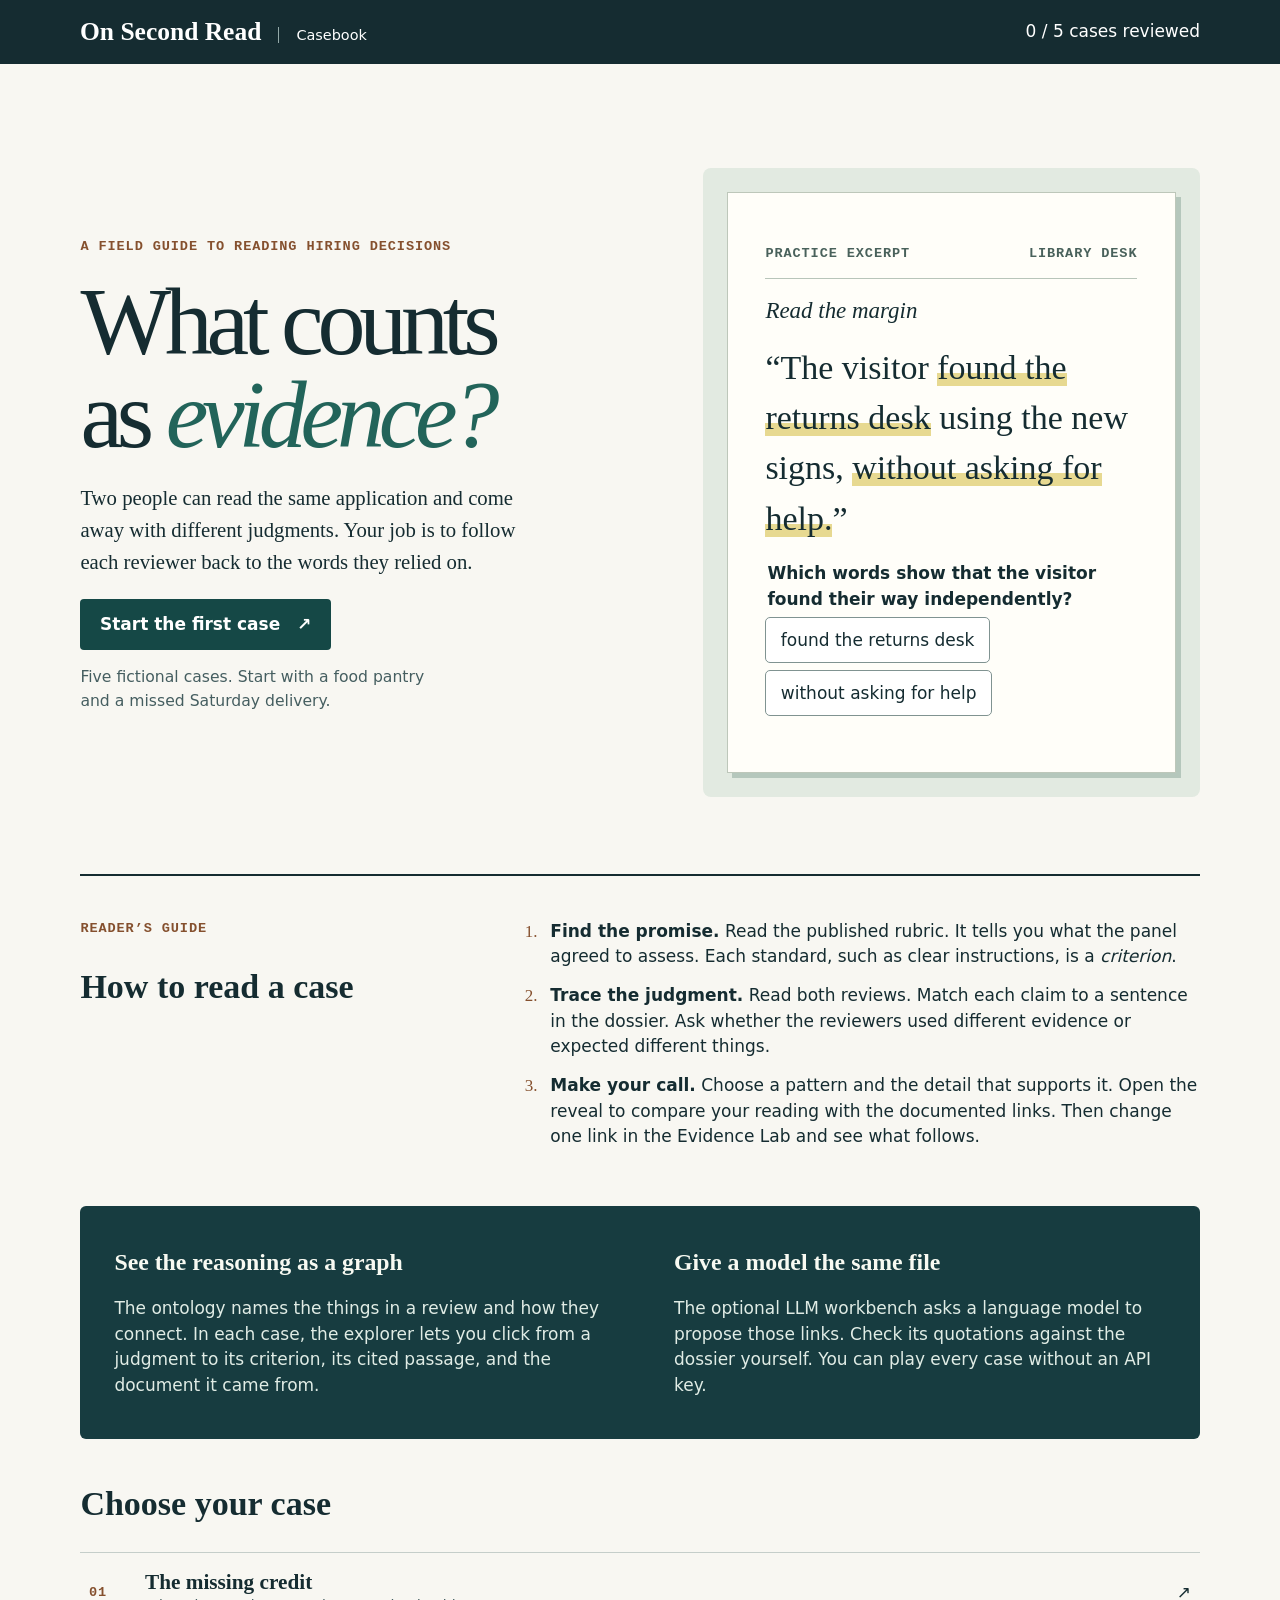
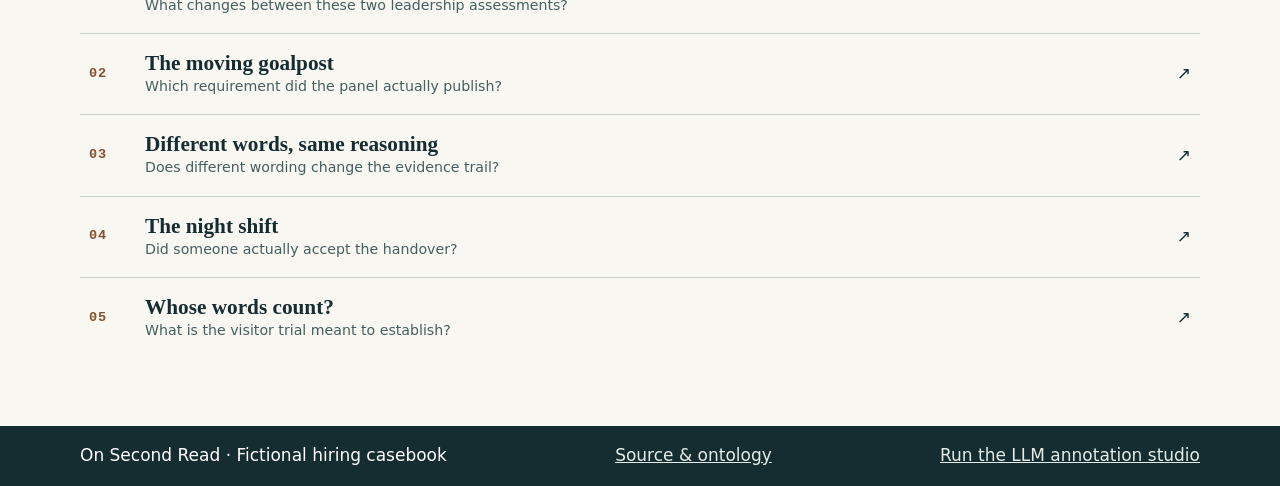
==== commit 8404f9dd: "Guide readers from a library excerpt to a saved reader–model comparison" ====
--- a/index.html
+++ b/index.html
@@ -1,6 +1,7 @@
 <!doctype html><html lang="en"><meta charset="utf-8"><meta name="viewport" content="width=device-width,initial-scale=1"><meta name="theme-color" content="#122d31"><title>On Second Read · Evidence desk</title><style>:root{color-scheme:light;--ink:#152c31;--quiet:#455e60;--line:#c5ceca;--accent:#9b4327;background:#f8f7f2;color:var(--ink);font:17px/1.5 "Source Sans 3",system-ui,sans-serif}*{box-sizing:border-box}body{margin:0}header,footer{background:var(--ink);color:white;padding:1rem max(5vw,calc((100vw - 1120px)/2));display:flex;align-items:center;justify-content:space-between;gap:1rem}.brand{font: bold 1.5rem Georgia,serif}.brand span{font:normal .85rem system-ui;border-left:1px solid #93a9a8;margin-left:1rem;padding-left:1rem}main{max-width:1160px;margin:auto;padding:1.6rem 1.2rem 4rem}nav{display:flex;gap:.5rem;flex-wrap:wrap;border-bottom:1px solid var(--line);padding-bottom:1.3rem}button,select{font:inherit;color:inherit;border:1px solid #809391;border-radius:5px;background:white;padding:.55rem .85rem;cursor:pointer}button:hover,summary:hover{background:#e7ede7}button[aria-current=true],button.primary{color:white;background:#17494c}button:focus-visible,select:focus-visible,summary:focus-visible,a:focus-visible{outline:3px solid #c15c32;outline-offset:3px}h1,h2,h3{line-height:1.15;font-family:Georgia,serif}h1{font-size:clamp(2.4rem,6vw,4.8rem);margin:.25rem 0 .55rem;letter-spacing:-.045em}h2{font-size:1.65rem}h3{font-size:1.15rem}small,.meta{color:var(--quiet)}.meta{font-size:.85rem;font-weight:700;letter-spacing:.07em;text-transform:uppercase}.intro{padding:2rem 0 1rem}.grid{display:grid;grid-template-columns:1fr 1fr;gap:1.2rem}.panel{padding:1.35rem;background:white;border:1px solid var(--line);border-radius:8px;margin-bottom:1rem}.panel h2:first-child{margin-top:0}.note{border-left:3px solid #a96243;background:#f6f3ed;padding:.8rem 1rem;margin:.8rem 0}.note p{margin:.3rem 0}.choice{display:flex;align-items:baseline;gap:.6rem;margin:.5rem 0;border:1px solid var(--line);border-radius:5px;padding:.65rem;cursor:pointer}.choice:has(input:checked){background:#dfebe6;border-color:#38665f}fieldset{margin:0 0 1rem;border:0;padding:0}legend{font-weight:650}input{accent-color:#175457}.feedback{background:#e3ede6;padding:1rem;border-left:4px solid #38755b}.feedback strong{display:block}.controls{display:flex;flex-wrap:wrap;gap:1rem;align-items:end}.controls label{display:grid;gap:.25rem}summary{cursor:pointer;padding:.5rem;font-weight:600}pre{white-space:pre-wrap;overflow-wrap:anywhere;padding:1rem;background:#edf0ed;font-size:.85rem}ol{padding-left:1.5em}li{margin:.45rem 0}.trail{padding:.8rem;border-bottom:1px solid var(--line)}footer a{color:#e5ece6}button:disabled{opacity:.55;cursor:default}@media(max-width:720px){.grid{grid-template-columns:1fr}.brand span{display:none}.panel{padding:1rem}header,footer{padding:1rem}nav button{flex-grow:1}.controls select{max-width:100%}footer{flex-wrap:wrap}}
 .tool-links,.edge{display:flex;align-items:center;gap:1rem;flex-wrap:wrap}.tool-links{padding:.75rem 0}.tool-links a{color:#175457;font-weight:650}.diagram{display:grid;gap:.4rem;margin:1rem 0}.edge span{color:#455e60;font-family:monospace}.edge button:disabled{opacity:1;background:#dcece4}.panel textarea{width:100%;min-height:7rem;padding:.7rem;box-sizing:border-box}.panel input:not([type=radio]){padding:.55rem;font:inherit;max-width:100%}.panel .status{margin:.5rem}#model-tool details{margin:1rem 0}
 [hidden]{display:none!important}.home-link{color:inherit;text-decoration:none}.home-link:hover{text-decoration:underline}.welcome-spread{display:grid;grid-template-columns:1.1fr 1fr;gap:clamp(2rem,6vw,6rem);align-items:center;padding:clamp(2rem,6vw,5rem) 0;border-bottom:2px solid var(--ink)}.kicker,.sheet-head,.folio{font:600 .8rem/1.5 ui-monospace,monospace;letter-spacing:.065em;text-transform:uppercase}.kicker{color:#85502e;margin:0 0 1rem}.welcome-copy h1{max-width:10ch;font:normal clamp(3rem,7.5vw,6.1rem)/.97 Georgia,serif;letter-spacing:-.065em}.welcome-copy h1 em{color:#22645a}.lede{max-width:44ch;font:1.22rem/1.55 Georgia,serif}.start-case{display:inline-flex;gap:1rem;align-items:center;background:#154846;color:#fff;text-decoration:none;border-radius:4px;padding:.75rem 1.15rem;font-weight:650}.start-case:hover{background:#256258}.start-note{max-width:38ch;color:var(--quiet);font-size:.92rem}.paper-stack{padding:1.4rem;background:#e2eae1;border-radius:8px}.paper{position:relative;background:#fffef9;box-shadow:5px 5px 0 #b5c7bc;padding:clamp(1rem,3vw,2.2rem);border:1px solid #bdc7ba}.sheet-head{display:flex;justify-content:space-between;border-bottom:1px solid #b8c5ba;padding-bottom:.8rem;color:#49615b}.paper h2{font:italic 1.35rem Georgia}.paper blockquote{margin:1rem 0;font:normal clamp(1.4rem,2.8vw,2rem)/1.48 Georgia,serif}.paper mark{background:linear-gradient(transparent 65%,#e7d991 65%);color:inherit}.pencil{color:#85502e;font:italic 1.05rem Georgia}.paper details{border-top:1px dashed #b1b9ac;padding-top:.55rem}.reader-guide{display:grid;grid-template-columns:1fr 1.7fr;gap:2rem;padding:2.5rem 0}.reader-guide h2,.contents h2{font-size:2rem}.reader-guide ol{margin:0}.reader-guide li{padding-left:.5rem;margin:0 0 .8rem}.reader-guide li::marker{color:#85502e;font-family:Georgia}.entry-tools{display:grid;grid-template-columns:1fr 1fr;background:#173c40;color:#f8faf2;border-radius:6px}.entry-tools>div{padding:1.4rem 2rem}.entry-tools h2{font-size:1.4rem}.entry-tools p{color:#e0ece5}.contents{padding-top:1rem}.contents a{display:grid;grid-template-columns:2.5rem 1fr auto;gap:.8rem;align-items:center;border-top:1px solid var(--line);padding:1rem .5rem;color:var(--ink);text-decoration:none}.contents a:hover{background:#e7ede7}.contents strong,.contents small{display:block}.contents strong{font:600 1.25rem Georgia}.folio{color:#85502e}@media(max-width:720px){.welcome-spread,.reader-guide,.entry-tools{grid-template-columns:1fr;gap:.7rem}.welcome-spread{gap:1.5rem}.reader-guide{padding:1.5rem 0}.entry-tools>div{padding:.55rem 1.2rem}.paper-stack{padding:.85rem}.contents a{grid-template-columns:1.5rem 1fr auto}}
+#practice-choices button{margin:.3rem .2rem .1rem 0}#practice-choices [aria-pressed=true]{background:#17494c;color:#fff}#practice-result li{margin:.7rem 0}.practice-lab{margin:2rem 0}.practice-lab select,.practice-lab input{max-width:100%}.practice-lab button{margin:.7rem 0}#practice-pair{display:grid;grid-template-columns:1fr 1fr;gap:1rem}@media(max-width:720px){#practice-pair{grid-template-columns:1fr;gap:0}}
 </style>
 <header><a class="brand home-link" href="#home" aria-label="On Second Read introduction">On Second Read<span>Casebook</span></a><div id="progress"></div></header>
 <main><article id="welcome" aria-labelledby="welcome-title">
@@ -16,10 +17,15 @@
 <p class="sheet-head">Practice excerpt <span>Library desk</span></p>
 <h2 id="margin-title">Read the margin</h2>
 <blockquote>“The visitor <mark>found the returns desk</mark> using the new signs, <mark>without asking for help.</mark>”</blockquote>
-<p class="pencil">What does this sentence let you say?</p>
-<details><summary>See a worked interpretation</summary><p>The panel wanted to know whether the directions were clear. This visitor finding the desk unaided supports that judgment. To say the signs work for everyone, we would need more observations.</p></details>
+<fieldset id="practice-choices"><legend>Which words show that the visitor found their way independently?</legend><button data-pick="0">found the returns desk</button> <button data-pick="1">without asking for help</button></fieldset>
+<div id="practice-result" aria-live="polite"></div>
 </div></aside>
 </section>
+<section class="panel practice-lab" id="practice-lab" hidden><h2>Compare your reading with a model</h2><p>Both readers get the same excerpt and question. Your selection stays out of the model prompt.</p>
+<label>Model answer<select id="practice-source"><option value="example">Worked example · Codex</option><option>OpenRouter</option><option>Gemini</option><option>OpenAI</option></select></label>
+<div class="controls" id="practice-live" hidden><label>Model<input id="practice-model"></label><label>Personal API key<input type="password" autocomplete="off" id="practice-key"></label><small>The excerpt and key go directly to the selected provider. Usage is billed to your account.</small></div>
+<button id="practice-compare">Reveal comparison</button><p id="practice-status" role="status"></p>
+<div id="practice-pair"></div><form id="practice-note" hidden><label>Would choosing the other phrase change what you could conclude? Explain in your own words.<textarea required maxlength="3000" name="reflection"></textarea></label><button>Save both readings and my explanation</button></form><details id="practice-history"><summary>Saved comparisons on this device</summary><div></div></details></section>
 <section class="reader-guide" aria-labelledby="how-title"><div><p class="kicker">Reader’s guide</p><h2 id="how-title">How to read a case</h2></div>
 <ol><li><strong>Find the promise.</strong> Read the published rubric. It tells you what the panel agreed to assess. Each standard, such as clear instructions, is a <em>criterion</em>.</li>
 <li><strong>Trace the judgment.</strong> Read both reviews. Match each claim to a sentence in the dossier. Ask whether the reviewers used different evidence or expected different things.</li>
@@ -97,6 +103,16 @@
     const name=provider.value,key=secret.value.trim(),id=model.value.trim();
     if(!key||!id){status.textContent=' Enter a model and a key for '+name+'.';return;}
     const btn=q('.run');btn.disabled=true;provider.disabled=true;status.textContent=' Extracting…';secret.value='';
+    const panel=btn.closest('section'), currentReply=reply;
+    try{
+      const text=await requestModel(name,key,id,system,dossier,schema);
+      if(panel.contains(currentReply)){currentReply.value=text;inspect();status.textContent=' Response received.';}
+    }catch(e){status.textContent=' '+e.message+' You can also use the prompt and paste a response.';}
+    finally{btn.disabled=false;provider.disabled=false;}
+  };
+}
+
+async function requestModel(name,key,id,system,dossier,schema){
     let url,body,headers={'Content-Type':'application/json'};
     if(name==='Gemini'){
       url='https://generativelanguage.googleapis.com/v1beta/models/'+encodeURIComponent(id)+':generateContent';headers['x-goog-api-key']=key;
@@ -106,17 +122,14 @@
       headers.Authorization='Bearer '+key;body={model:id,messages:[{role:'system',content:system},{role:'user',content:dossier}],response_format:{type:'json_schema',json_schema:{name:'judgments',strict:true,schema}}};
       if(name==='OpenRouter')body.provider={require_parameters:true};
     }
-    const panel=btn.closest('section'), currentReply=reply;
-    try{
+
+
       const res=await fetch(url,{method:'POST',headers,body:JSON.stringify(body),redirect:'error',credentials:'omit',signal:AbortSignal.timeout(120000)});
       if(!res.ok)throw Error('HTTP '+res.status+'. Check key, model access and quota.');
       const data=await res.json();
       const text=name==='Gemini'?data.candidates?.[0]?.content?.parts?.filter(p=>!p.thought).map(p=>p.text).join(''):data.choices?.[0]?.message?.content;
       if(!text)throw Error('Provider returned no judgment text.');
-      if(panel.contains(currentReply)){currentReply.value=text;inspect();status.textContent=' Response received.';}
-    }catch(e){status.textContent=' '+e.message+' You can also use the prompt and paste a response.';}
-    finally{btn.disabled=false;provider.disabled=false;}
-  };
+    return text;
 }
 
 const {cases, queries} = JSON.parse(document.querySelector('#data').textContent);
@@ -201,4 +214,88 @@
 nav.onclick=e=>{if(e.target.dataset.case)location.hash=e.target.dataset.case;};
 window.addEventListener('hashchange',()=>{openCase();window.scrollTo(0,0);const heading=document.querySelector(current?'#desk h1':'#welcome-title');heading.tabIndex=-1;heading.focus({preventScroll:true});});
 openCase();
+
+// The worked answer was written by Codex during casebook development.
+function startPractice(){
+  const phrases=['found the returns desk','without asking for help'];
+  const steps=[
+    ['Review → containsJudgment → Judgment','The reviewer concludes that this visitor could use the signs independently.'],
+    ['Judgment → appliesCriterion → Criterion','The standard is clarity: could a visitor follow the directions unaided?'],
+    ['Judgment → cites → Passage','The quoted library observation contains both the outcome and the detail about help.']
+  ];
+  const $=id=>document.getElementById(id);
+  const historyKey='on-second-read.practice.v1';
+  let pick, step, comparison, generation=0, records=[];
+  try{const parsed=JSON.parse(localStorage.getItem(historyKey));if(Array.isArray(parsed))records=parsed;}catch{}
+  function history(){
+    const area=$('practice-history').querySelector('div');
+    area.replaceChildren();
+    for(const r of records){
+      const item=document.createElement('p');
+      item.textContent='You: “'+r.reader+'” · '+r.source+': “'+r.phrase+'” — '+r.reason+' Your reflection: '+r.reflection;
+      area.append(item);
+    }
+    if(!area.children.length)area.textContent='Your saved comparisons will appear here.';
+  }
+  function clearPair(){
+    generation++;comparison=null;$('practice-pair').replaceChildren();$('practice-note').hidden=true;
+    $('practice-note').reset();$('practice-status').textContent='';$('practice-compare').disabled=false;
+  }
+  function graph(){
+    const area=$('practice-result');
+    area.innerHTML='<p>'+ (pick===1?'Yes. Those words tell us the visitor needed no help.':'Those words show that the visitor reached the destination. Someone might still have helped them.')+' Read both phrases together: one establishes arrival, the other establishes independence.</p><ol></ol>';
+    const list=area.querySelector('ol');
+    for(const [link,meaning] of steps.slice(0,step)){
+      const li=document.createElement('li'),strong=document.createElement('strong');strong.textContent=link;li.append(strong,document.createElement('br'),meaning);list.append(li);
+    }
+    if(step<steps.length){
+      const next=document.createElement('button');next.textContent=step?'Reveal next link':'Trace this judgment in the ontology';
+      next.onclick=()=>{step++;graph();};area.append(next);
+    }else{
+      const compare=document.createElement('button');compare.textContent='Compare with a model';compare.onclick=()=>$('practice-source').focus();area.append(compare);
+    }
+  }
+  $('practice-choices').onclick=e=>{
+    if(!e.target.hasAttribute('data-pick'))return;
+    pick=Number(e.target.dataset.pick);step=0;clearPair();graph();
+    for(const b of $('practice-choices').querySelectorAll('button'))b.setAttribute('aria-pressed',String(Number(b.dataset.pick)===pick));
+    $('practice-lab').hidden=false;
+  };
+  $('practice-source').onchange=()=>{
+    clearPair();const source=$('practice-source').value;
+    $('practice-live').hidden=source==='example';$('practice-key').value='';
+    $('practice-model').value=({OpenAI:'gpt-4o-mini',OpenRouter:'openai/gpt-4o-mini',Gemini:'gemini-flash-latest'})[source]||'';
+    $('practice-compare').textContent=source==='example'?'Reveal comparison':'Request model answer';
+  };
+  $('practice-compare').onclick=async()=>{
+    clearPair();const revision=generation,source=$('practice-source').value,id=$('practice-model').value.trim();
+    let phrase=phrases[1],reason='Reaching the desk establishes the outcome. The words about help establish that the visitor reached it independently.',name='Codex · worked example';
+    if(source!=='example'){
+      const key=$('practice-key').value.trim();if(!id||!key){$('practice-status').textContent='Enter a model and key first.';return;}
+      $('practice-key').value='';$('practice-compare').disabled=true;$('practice-status').textContent='Waiting for '+source+'…';
+      try{
+        const schema={type:'object',properties:{phrase:{type:'string',enum:phrases},reason:{type:'string'}},required:['phrase','reason'],additionalProperties:false};
+        const answer=JSON.parse(await requestModel(source,key,id,'Choose the exact phrase that most directly answers the question and explain why. Return JSON matching the schema.',JSON.stringify({excerpt:document.querySelector('.paper blockquote').textContent,question:$('practice-choices').querySelector('legend').textContent,options:phrases}),schema));
+        if(revision!==generation)return;
+        if(!phrases.includes(answer.phrase)||typeof answer.reason!=='string'||!answer.reason.trim())throw Error('Incomplete model answer.');
+        phrase=answer.phrase;reason=answer.reason;name=source+' / '+id;
+      }catch(e){if(revision===generation)$('practice-status').textContent=e.message;return;}
+      finally{if(revision===generation)$('practice-compare').disabled=false;}
+    }
+    comparison={reader:phrases[pick],source:name,phrase,reason};
+    $('practice-status').textContent=phrase===phrases[pick]?'You selected the same phrase.':'You selected different phrases.';
+    for(const [title,body] of [['Your selection',phrases[pick]],[name,phrase+' — '+reason]]){
+      const box=document.createElement('div'),label=document.createElement('strong');box.className='note';label.textContent=title;box.append(label,document.createElement('br'),body);$('practice-pair').append(box);
+    }
+    $('practice-note').hidden=false;
+  };
+  $('practice-note').onsubmit=e=>{
+    e.preventDefault();const reflection=e.target.elements.reflection.value.trim();if(!comparison||!reflection)return;
+    const updated=[{...comparison,reflection},...records];
+    try{localStorage.setItem(historyKey,JSON.stringify(updated));records=updated;history();$('practice-note').hidden=true;$('practice-status').textContent='Comparison saved on this device.';}
+    catch{$('practice-status').textContent='Browser storage is unavailable. Copy your reflection to keep it.';}
+  };
+  history();
+}
+startPractice();
 </script></html>
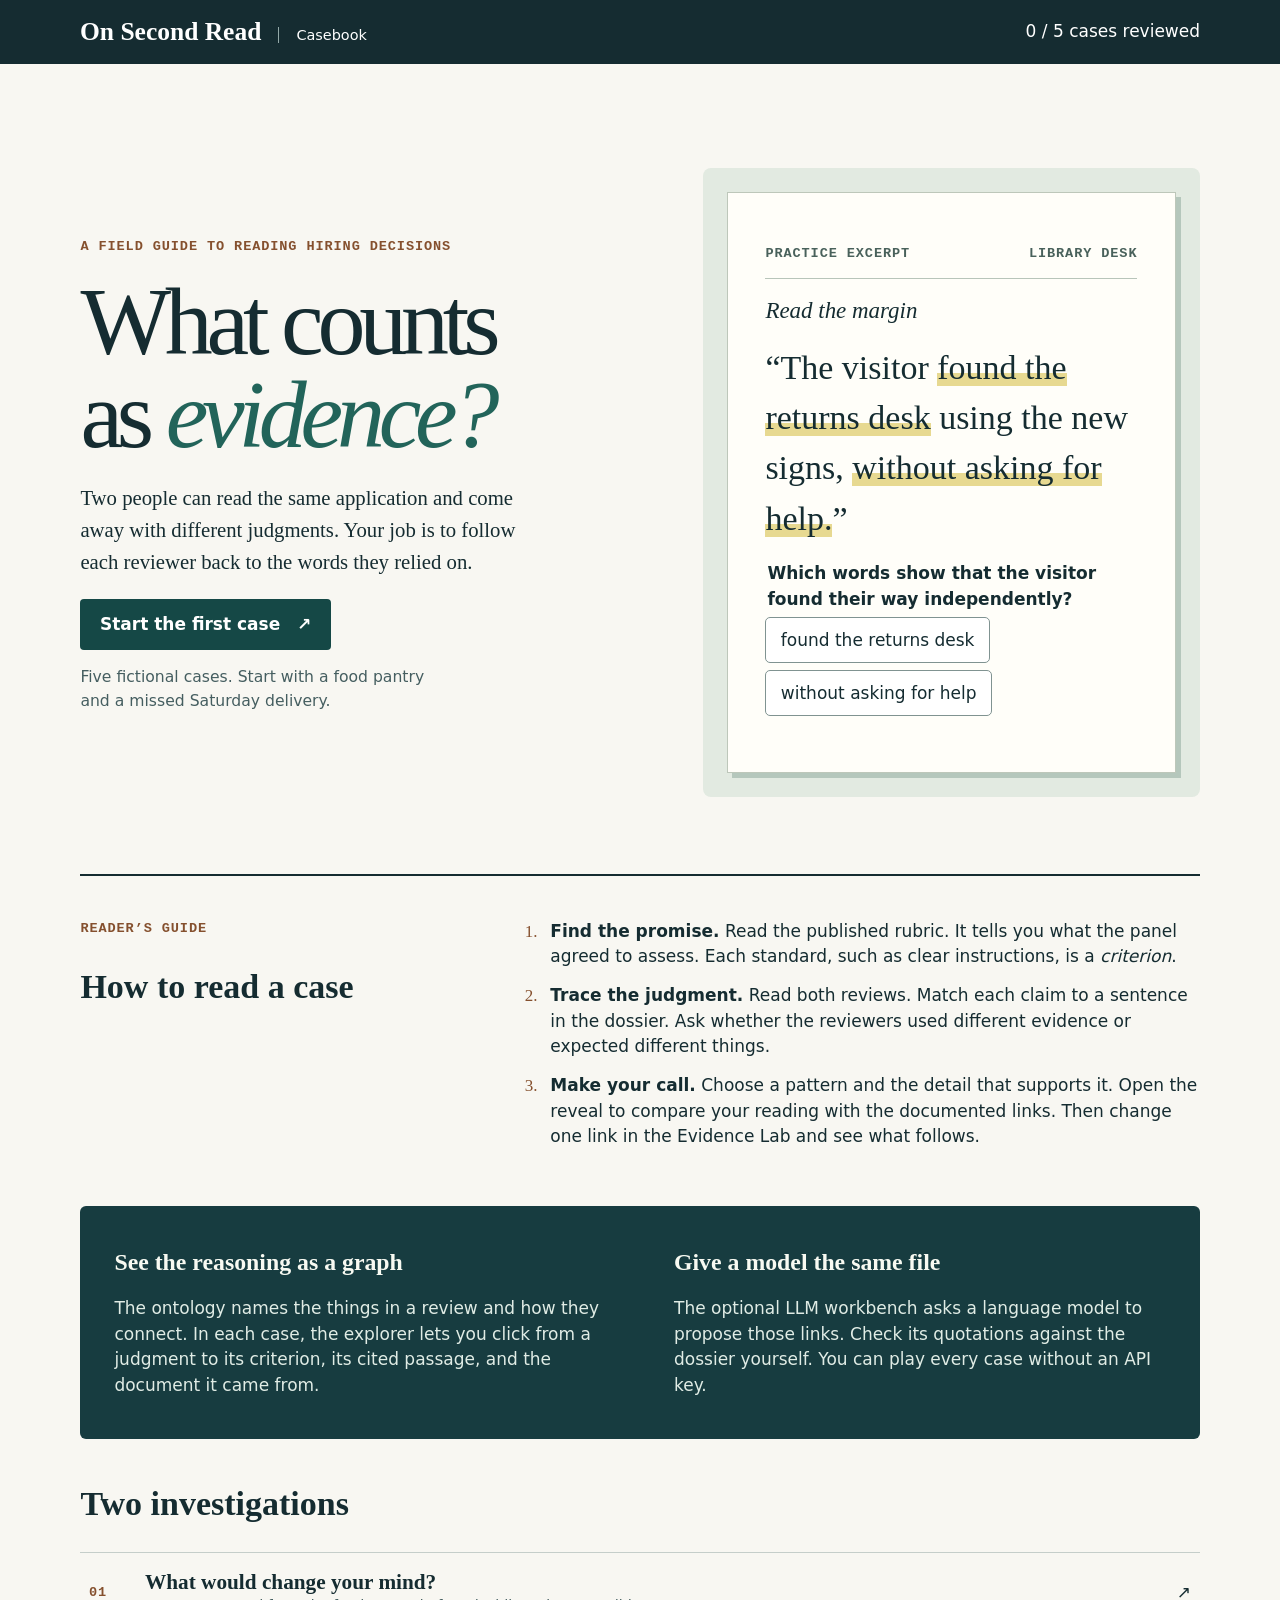
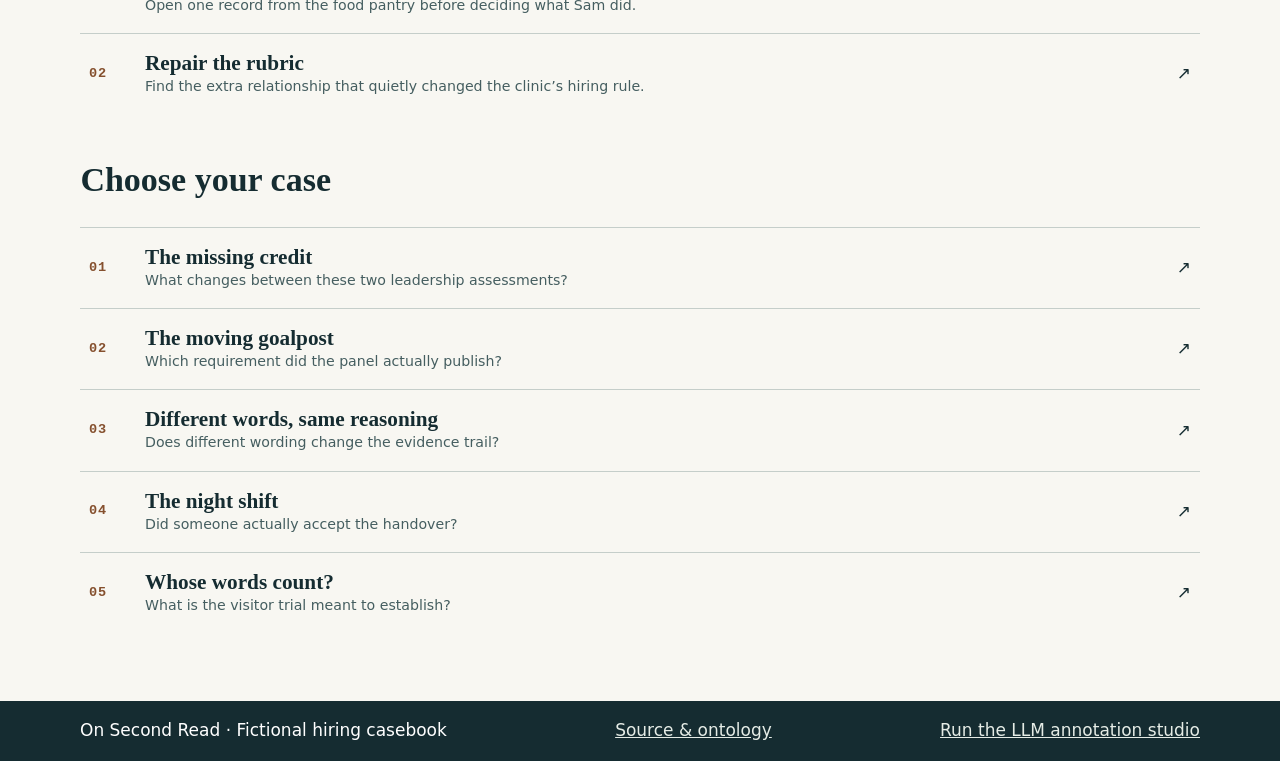
==== commit 16f35539: "Add a document-request investigation and a SPARQL-backed graph repair puzzle" ====
--- a/index.html
+++ b/index.html
@@ -31,10 +31,13 @@
 <li><strong>Trace the judgment.</strong> Read both reviews. Match each claim to a sentence in the dossier. Ask whether the reviewers used different evidence or expected different things.</li>
 <li><strong>Make your call.</strong> Choose a pattern and the detail that supports it. Open the reveal to compare your reading with the documented links. Then change one link in the Evidence Lab and see what follows.</li></ol></section>
 <section class="entry-tools"><div><h2>See the reasoning as a graph</h2><p>The ontology names the things in a review and how they connect. In each case, the explorer lets you click from a judgment to its criterion, its cited passage, and the document it came from.</p></div><div><h2>Give a model the same file</h2><p>The optional LLM workbench asks a language model to propose those links. Check its quotations against the dossier yourself. You can play every case without an API key.</p></div></section>
+<section class="contents"><h2>Two investigations</h2>
+<a href="#request-a-document"><span class="folio">01</span><span><strong>What would change your mind?</strong><small>Open one record from the food pantry before deciding what Sam did.</small></span><span>↗</span></a>
+<a href="#repair-the-rubric"><span class="folio">02</span><span><strong>Repair the rubric</strong><small>Find the extra relationship that quietly changed the clinic’s hiring rule.</small></span><span>↗</span></a></section>
 <section class="contents"><h2>Choose your case</h2><div id="contents-list"></div></section>
-</article><div id="investigation" hidden><nav aria-label="Case files" id="cases"></nav><div class="tool-links"><a href="#ontology-tool" id="graph-link">Explore ontology</a><a href="#model-tool" id="model-link">LLM workbench</a></div><article id="desk"></article><section class="panel" id="ontology-tool"></section><section class="panel" id="model-tool"></section></div></main>
+</article><article id="mission" hidden></article><div id="investigation" hidden><nav aria-label="Case files" id="cases"></nav><div class="tool-links"><a href="#ontology-tool" id="graph-link">Explore ontology</a><a href="#model-tool" id="model-link">LLM workbench</a></div><article id="desk"></article><section class="panel" id="ontology-tool"></section><section class="panel" id="model-tool"></section></div></main>
 <footer>On Second Read · Fictional hiring casebook <a href="https://github.com/marouaneoa/On-Second-Read">Source &amp; ontology</a> <a href="https://github.com/marouaneoa/On-Second-Read#annotation-studio">Run the LLM annotation studio</a></footer>
-<script type="application/json" id="data">{"schema": {"type": "object", "properties": {"judgments": {"type": "array", "items": {"type": "object", "properties": {"reviewer": {"type": "string"}, "wording": {"type": "string"}, "criterion": {"type": "string"}, "passage": {"type": "string"}}, "required": ["reviewer", "wording", "criterion", "passage"], "additionalProperties": false}}}, "required": ["judgments"], "additionalProperties": false}, "ontology": "@prefix os: \u003chttps://example.org/on-second-read#> .\n@prefix owl: \u003chttp://www.w3.org/2002/07/owl#> .\n@prefix rdfs: \u003chttp://www.w3.org/2000/01/rdf-schema#> .\n\n\n\u003chttps://example.org/on-second-read> a owl:Ontology ; rdfs:label \"On Second Read\" .\n\nos:Case a owl:Class ; rdfs:comment \"One authored hiring scenario with a complete rubric.\" .\n\nos:Review a owl:Class ; rdfs:comment \"One reviewer\u2019s evaluation within a case.\" .\n\nos:Judgment a owl:Class ; rdfs:comment \"One assessment connecting a criterion to cited evidence.\" .\n\nos:Criterion a owl:Class ; rdfs:comment \"A dimension on which work is evaluated.\" .\n\nos:Passage a owl:Class ; rdfs:comment \"An identifiable excerpt of a document.\" .\n\nos:Document a owl:Class ; rdfs:comment \"A source containing passages.\" .\n\nos:hasReview a owl:ObjectProperty ; rdfs:domain os:Case ; rdfs:range os:Review .\n\nos:listsCriterion a owl:ObjectProperty ; rdfs:domain os:Case ; rdfs:range os:Criterion .\n\nos:containsJudgment a owl:ObjectProperty ; rdfs:domain os:Review ; rdfs:range os:Judgment .\n\nos:appliesCriterion a owl:ObjectProperty ; rdfs:domain os:Judgment ; rdfs:range os:Criterion .\n\nos:cites a owl:ObjectProperty ; rdfs:domain os:Judgment ; rdfs:range os:Passage .\n\nos:partOf a owl:ObjectProperty ; rdfs:domain os:Passage ; rdfs:range os:Document .\n\nos:wording a owl:DatatypeProperty ; rdfs:domain os:Judgment ; rdfs:range \u003chttp://www.w3.org/2001/XMLSchema#string> .\n\nos:quote a owl:DatatypeProperty ; rdfs:domain os:Passage ; rdfs:range \u003chttp://www.w3.org/2001/XMLSchema#string> .\n", "cases": [{"views": {"Vocabulary": {"nodes": {"Case": ["Case", "One authored hiring scenario with a complete rubric."], "Criterion": ["Criterion", "A dimension on which work is evaluated."], "Document": ["Document", "A source containing passages."], "Judgment": ["Judgment", "One assessment connecting a criterion to cited evidence."], "Passage": ["Passage", "An identifiable excerpt of a document."], "Review": ["Review", "One reviewer\u2019s evaluation within a case."]}, "edges": [["Case", "hasReview", "Review"], ["Case", "listsCriterion", "Criterion"], ["Judgment", "appliesCriterion", "Criterion"], ["Judgment", "cites", "Passage"], ["Passage", "partOf", "Document"], ["Review", "containsJudgment", "Judgment"]]}, "Case evidence": {"nodes": {"case": ["The missing credit", "Case"], "criterion": ["Leadership", "Criterion"], "d1": ["Dossier cover", "Document"], "d2": ["Project diary", "Document"], "jA": ["Judgment A", "The cover gives me someone to contact and tells me the delivery finished. I can see that Sam was named lead. I would leave the delegation box open because this page never tells me what Sam asked another person to do."], "jB": ["Judgment B", "I can fill in the delegation box from the diary. Sam assigned two different jobs, noticed that people were duplicating work and changed one assignment. Those are observable decisions about the team."], "p1": ["Dossier cover excerpt", "Saturday delivery team. Project lead: Sam Reed. The funder asked for one contact for questions about expenses, so this cover sheet names one person. The team delivered eighteen boxes before noon. The space beneath the contact name lists the total cost and the number of households served."], "p2": ["Project diary excerpt", "At eight, Sam gave Jo the route list and asked Eli to check the boxes against it. When a driver missed the handoff, both volunteers started calling the same households. Sam stopped the duplicate calls, reassigned Eli to the loading bay and stayed with Jo until each household had a new delivery time."], "reviewA": ["Reviewer A", "Review"], "reviewB": ["Reviewer B", "Review"]}, "edges": [["case", "hasReview", "reviewA"], ["case", "hasReview", "reviewB"], ["case", "listsCriterion", "criterion"], ["jA", "appliesCriterion", "criterion"], ["jA", "cites", "p1"], ["jB", "appliesCriterion", "criterion"], ["jB", "cites", "p2"], ["p1", "partOf", "d1"], ["p2", "partOf", "d2"], ["reviewA", "containsJudgment", "jA"], ["reviewB", "containsJudgment", "jB"]]}}, "guide": {"context": "Sam Reed is applying to coordinate volunteers at a neighbourhood food pantry. At the end of the interview the panel receives two pages about a Saturday delivery Sam organised. The first is a cover sheet for the funder. The second is an entry the volunteers wrote after the shift. Both reviewers have both pages. Each has been asked to cite the one page that best explains their assessment.", "rule": "Leadership means giving people clear responsibilities and adjusting the plan when something goes wrong. You are deciding whether the panel has evidence of those actions.", "walk": "Start with the cover. A contact name tells Reviewer A whom to call. It leaves the division of work unanswered. Now read the diary verbs: gave, asked, reassigned. Reviewer B can point to the very actions A wanted to see. Both used the same leadership standard. A change of source explains the different strength of their judgments."}, "id": "missing-credit", "title": "The missing credit", "rubric": "Leadership", "reviews": ["The cover gives me someone to contact and tells me the delivery finished. I can see that Sam was named lead. I would leave the delegation box open because this page never tells me what Sam asked another person to do.", "I can fill in the delegation box from the diary. Sam assigned two different jobs, noticed that people were duplicating work and changed one assignment. Those are observable decisions about the team."], "passages": {"p1": {"source": "Dossier cover", "text": "Saturday delivery team. Project lead: Sam Reed. The funder asked for one contact for questions about expenses, so this cover sheet names one person. The team delivered eighteen boxes before noon. The space beneath the contact name lists the total cost and the number of households served.", "original": true}, "p2": {"source": "Project diary", "text": "At eight, Sam gave Jo the route list and asked Eli to check the boxes against it. When a driver missed the handoff, both volunteers started calling the same households. Sam stopped the duplicate calls, reassigned Eli to the loading bay and stayed with Jo until each household had a new delivery time.", "original": true}}, "criteria": {"criterion": "Leadership", "extra": "Prior management experience"}, "base": ["p2", "criterion"], "answer": 1, "variants": {"p1|criterion": [[["Reviewer A", "Leadership", "p1", "Saturday delivery team. Project lead: Sam Reed. The funder asked for one contact for questions about expenses, so this cover sheet names one person. The team delivered eighteen boxes before noon. The space beneath the contact name lists the total cost and the number of households served.", "Dossier cover"], ["Reviewer B", "Leadership", "p1", "Saturday delivery team. Project lead: Sam Reed. The funder asked for one contact for questions about expenses, so this cover sheet names one person. The team delivered eighteen boxes before noon. The space beneath the contact name lists the total cost and the number of households served.", "Dossier cover"]], [], [], [["jA", "jB"]]], "p1|extra": [[["Reviewer A", "Leadership", "p1", "Saturday delivery team. Project lead: Sam Reed. The funder asked for one contact for questions about expenses, so this cover sheet names one person. The team delivered eighteen boxes before noon. The space beneath the contact name lists the total cost and the number of households served.", "Dossier cover"], ["Reviewer B", "Prior management experience", "p1", "Saturday delivery team. Project lead: Sam Reed. The funder asked for one contact for questions about expenses, so this cover sheet names one person. The team delivered eighteen boxes before noon. The space beneath the contact name lists the total cost and the number of households served.", "Dossier cover"]], [], [["jB", "extra"]], []], "p2|criterion": [[["Reviewer A", "Leadership", "p1", "Saturday delivery team. Project lead: Sam Reed. The funder asked for one contact for questions about expenses, so this cover sheet names one person. The team delivered eighteen boxes before noon. The space beneath the contact name lists the total cost and the number of households served.", "Dossier cover"], ["Reviewer B", "Leadership", "p2", "At eight, Sam gave Jo the route list and asked Eli to check the boxes against it. When a driver missed the handoff, both volunteers started calling the same households. Sam stopped the duplicate calls, reassigned Eli to the loading bay and stayed with Jo until each household had a new delivery time.", "Project diary"]], [["jA", "jB"]], [], []], "p2|extra": [[["Reviewer A", "Leadership", "p1", "Saturday delivery team. Project lead: Sam Reed. The funder asked for one contact for questions about expenses, so this cover sheet names one person. The team delivered eighteen boxes before noon. The space beneath the contact name lists the total cost and the number of households served.", "Dossier cover"], ["Reviewer B", "Prior management experience", "p2", "At eight, Sam gave Jo the route list and asked Eli to check the boxes against it. When a driver missed the handoff, both volunteers started calling the same households. Sam stopped the duplicate calls, reassigned Eli to the loading bay and stayed with Jo until each household had a new delivery time.", "Project diary"]], [], [["jB", "extra"]], []]}, "question": "What would you show Reviewer A before the panel finalises the leadership assessment?", "turtle": "@prefix os: \u003chttps://example.org/on-second-read#> .\n@prefix owl: \u003chttp://www.w3.org/2002/07/owl#> .\n@prefix rdfs: \u003chttp://www.w3.org/2000/01/rdf-schema#> .\n@prefix : \u003chttps://example.org/on-second-read/missing-credit#> .\n\n:case a owl:NamedIndividual, os:Case ;\n    rdfs:label \"The missing credit\" ; os:listsCriterion :criterion ; os:hasReview :reviewA, :reviewB .\n\n:criterion a owl:NamedIndividual, os:Criterion ;\n    rdfs:label \"Leadership\" .\n\n:d1 a owl:NamedIndividual, os:Document ;\n    rdfs:label \"Dossier cover\" .\n\n:p1 a owl:NamedIndividual, os:Passage ;\n    rdfs:label \"Dossier cover excerpt\" ; os:partOf :d1 ; os:quote \"Saturday delivery team. Project lead: Sam Reed. The funder asked for one contact for questions about expenses, so this cover sheet names one person. The team delivered eighteen boxes before noon. The space beneath the contact name lists the total cost and the number of households served.\" .\n\n:d2 a owl:NamedIndividual, os:Document ;\n    rdfs:label \"Project diary\" .\n\n:p2 a owl:NamedIndividual, os:Passage ;\n    rdfs:label \"Project diary excerpt\" ; os:partOf :d2 ; os:quote \"At eight, Sam gave Jo the route list and asked Eli to check the boxes against it. When a driver missed the handoff, both volunteers started calling the same households. Sam stopped the duplicate calls, reassigned Eli to the loading bay and stayed with Jo until each household had a new delivery time.\" .\n\n:reviewA a owl:NamedIndividual, os:Review ;\n    rdfs:label \"Reviewer A\" ; os:containsJudgment :jA .\n\n:jA a owl:NamedIndividual, os:Judgment ;\n    rdfs:label \"Judgment A\" ; os:wording \"The cover gives me someone to contact and tells me the delivery finished. I can see that Sam was named lead. I would leave the delegation box open because this page never tells me what Sam asked another person to do.\" ; os:cites :p1 ; os:appliesCriterion :criterion .\n\n:reviewB a owl:NamedIndividual, os:Review ;\n    rdfs:label \"Reviewer B\" ; os:containsJudgment :jB .\n\n:jB a owl:NamedIndividual, os:Judgment ;\n    rdfs:label \"Judgment B\" ; os:wording \"I can fill in the delegation box from the diary. Sam assigned two different jobs, noticed that people were duplicating work and changed one assignment. Those are observable decisions about the team.\" ; os:cites :p2 ; os:appliesCriterion :criterion .\n"}, {"views": {"Vocabulary": {"nodes": {"Case": ["Case", "One authored hiring scenario with a complete rubric."], "Criterion": ["Criterion", "A dimension on which work is evaluated."], "Document": ["Document", "A source containing passages."], "Judgment": ["Judgment", "One assessment connecting a criterion to cited evidence."], "Passage": ["Passage", "An identifiable excerpt of a document."], "Review": ["Review", "One reviewer\u2019s evaluation within a case."]}, "edges": [["Case", "hasReview", "Review"], ["Case", "listsCriterion", "Criterion"], ["Judgment", "appliesCriterion", "Criterion"], ["Judgment", "cites", "Passage"], ["Passage", "partOf", "Document"], ["Review", "containsJudgment", "Judgment"]]}, "Case evidence": {"nodes": {"case": ["The moving goalpost", "Case"], "criterion": ["Delivery", "Criterion"], "extra": ["Prior management experience", "Criterion"], "d1": ["Launch report", "Document"], "jA": ["Judgment A", "I checked the promise at the top of the report against the sign-off at the bottom. Staff could perform both tasks on Friday. That gives me a concrete reason to credit Alex for delivery."], "jB": ["Judgment B", "The report shows three contributors but never says anyone reported to Alex. Before I award a positive assessment, I want evidence that Alex previously held a management position with direct reports."], "p1": ["Launch report excerpt", "The clinic and Alex agreed that reception staff would be able to book and cancel visits by Friday afternoon. Alex split the work with two colleagues. On Thursday reception tried both tasks with sample appointments. On Friday at noon the clinic manager signed off and staff began using the service. The report lists everyone as a project contributor."], "reviewA": ["Reviewer A", "Review"], "reviewB": ["Reviewer B", "Review"]}, "edges": [["case", "hasReview", "reviewA"], ["case", "hasReview", "reviewB"], ["case", "listsCriterion", "criterion"], ["jA", "appliesCriterion", "criterion"], ["jA", "cites", "p1"], ["jB", "appliesCriterion", "extra"], ["jB", "cites", "p1"], ["p1", "partOf", "d1"], ["reviewA", "containsJudgment", "jA"], ["reviewB", "containsJudgment", "jB"]]}}, "guide": {"context": "Alex is interviewing to run small software releases for a community clinic. Before seeing any applications, the panel wrote down what would count as success in this exercise. The chair now asks two reviewers to evaluate a booking-system launch. Alex has supplied the same signed launch report to both of them.", "rule": "Delivery means getting the agreed service into use by the promised date. For this exercise that is the complete published requirement.", "walk": "Follow both citations and you land on the same launch report. The difference appears when you ask what would satisfy each reviewer. A wants evidence of a working service by Friday and finds it. B wants a previous management position. Even a perfectly delivered release could fail that second test. The published rubric gives the panel grounds to ask B to justify introducing it."}, "id": "moving-goalpost", "title": "The moving goalpost", "rubric": "Delivery", "reviews": ["I checked the promise at the top of the report against the sign-off at the bottom. Staff could perform both tasks on Friday. That gives me a concrete reason to credit Alex for delivery.", "The report shows three contributors but never says anyone reported to Alex. Before I award a positive assessment, I want evidence that Alex previously held a management position with direct reports."], "passages": {"p1": {"source": "Launch report", "text": "The clinic and Alex agreed that reception staff would be able to book and cancel visits by Friday afternoon. Alex split the work with two colleagues. On Thursday reception tried both tasks with sample appointments. On Friday at noon the clinic manager signed off and staff began using the service. The report lists everyone as a project contributor.", "original": true}, "practicePassage": {"source": "Hypothetical submission receipt", "text": "The candidate submitted the work on schedule.", "original": false}}, "criteria": {"criterion": "Delivery", "extra": "Prior management experience"}, "base": ["p1", "extra"], "answer": 2, "variants": {"p1|criterion": [[["Reviewer A", "Delivery", "p1", "The clinic and Alex agreed that reception staff would be able to book and cancel visits by Friday afternoon. Alex split the work with two colleagues. On Thursday reception tried both tasks with sample appointments. On Friday at noon the clinic manager signed off and staff began using the service. The report lists everyone as a project contributor.", "Launch report"], ["Reviewer B", "Delivery", "p1", "The clinic and Alex agreed that reception staff would be able to book and cancel visits by Friday afternoon. Alex split the work with two colleagues. On Thursday reception tried both tasks with sample appointments. On Friday at noon the clinic manager signed off and staff began using the service. The report lists everyone as a project contributor.", "Launch report"]], [], [], [["jA", "jB"]]], "p1|extra": [[["Reviewer A", "Delivery", "p1", "The clinic and Alex agreed that reception staff would be able to book and cancel visits by Friday afternoon. Alex split the work with two colleagues. On Thursday reception tried both tasks with sample appointments. On Friday at noon the clinic manager signed off and staff began using the service. The report lists everyone as a project contributor.", "Launch report"], ["Reviewer B", "Prior management experience", "p1", "The clinic and Alex agreed that reception staff would be able to book and cancel visits by Friday afternoon. Alex split the work with two colleagues. On Thursday reception tried both tasks with sample appointments. On Friday at noon the clinic manager signed off and staff began using the service. The report lists everyone as a project contributor.", "Launch report"]], [], [["jB", "extra"]], []], "practicePassage|criterion": [[["Reviewer A", "Delivery", "p1", "The clinic and Alex agreed that reception staff would be able to book and cancel visits by Friday afternoon. Alex split the work with two colleagues. On Thursday reception tried both tasks with sample appointments. On Friday at noon the clinic manager signed off and staff began using the service. The report lists everyone as a project contributor.", "Launch report"], ["Reviewer B", "Delivery", "practicePassage", "The candidate submitted the work on schedule.", "Hypothetical submission receipt"]], [["jA", "jB"]], [], []], "practicePassage|extra": [[["Reviewer A", "Delivery", "p1", "The clinic and Alex agreed that reception staff would be able to book and cancel visits by Friday afternoon. Alex split the work with two colleagues. On Thursday reception tried both tasks with sample appointments. On Friday at noon the clinic manager signed off and staff began using the service. The report lists everyone as a project contributor.", "Launch report"], ["Reviewer B", "Prior management experience", "practicePassage", "The candidate submitted the work on schedule.", "Hypothetical submission receipt"]], [], [["jB", "extra"]], []]}, "question": "What should the chair ask before using Reviewer B\u2019s requirement to compare applicants?", "turtle": "@prefix os: \u003chttps://example.org/on-second-read#> .\n@prefix owl: \u003chttp://www.w3.org/2002/07/owl#> .\n@prefix rdfs: \u003chttp://www.w3.org/2000/01/rdf-schema#> .\n@prefix : \u003chttps://example.org/on-second-read/moving-goalpost#> .\n\n:case a owl:NamedIndividual, os:Case ;\n    rdfs:label \"The moving goalpost\" ; os:listsCriterion :criterion ; os:hasReview :reviewA, :reviewB .\n\n:criterion a owl:NamedIndividual, os:Criterion ;\n    rdfs:label \"Delivery\" .\n\n:extra a owl:NamedIndividual, os:Criterion ;\n    rdfs:label \"Prior management experience\" .\n\n:d1 a owl:NamedIndividual, os:Document ;\n    rdfs:label \"Launch report\" .\n\n:p1 a owl:NamedIndividual, os:Passage ;\n    rdfs:label \"Launch report excerpt\" ; os:partOf :d1 ; os:quote \"The clinic and Alex agreed that reception staff would be able to book and cancel visits by Friday afternoon. Alex split the work with two colleagues. On Thursday reception tried both tasks with sample appointments. On Friday at noon the clinic manager signed off and staff began using the service. The report lists everyone as a project contributor.\" .\n\n:reviewA a owl:NamedIndividual, os:Review ;\n    rdfs:label \"Reviewer A\" ; os:containsJudgment :jA .\n\n:jA a owl:NamedIndividual, os:Judgment ;\n    rdfs:label \"Judgment A\" ; os:wording \"I checked the promise at the top of the report against the sign-off at the bottom. Staff could perform both tasks on Friday. That gives me a concrete reason to credit Alex for delivery.\" ; os:cites :p1 ; os:appliesCriterion :criterion .\n\n:reviewB a owl:NamedIndividual, os:Review ;\n    rdfs:label \"Reviewer B\" ; os:containsJudgment :jB .\n\n:jB a owl:NamedIndividual, os:Judgment ;\n    rdfs:label \"Judgment B\" ; os:wording \"The report shows three contributors but never says anyone reported to Alex. Before I award a positive assessment, I want evidence that Alex previously held a management position with direct reports.\" ; os:cites :p1 ; os:appliesCriterion :extra .\n"}, {"views": {"Vocabulary": {"nodes": {"Case": ["Case", "One authored hiring scenario with a complete rubric."], "Criterion": ["Criterion", "A dimension on which work is evaluated."], "Document": ["Document", "A source containing passages."], "Judgment": ["Judgment", "One assessment connecting a criterion to cited evidence."], "Passage": ["Passage", "An identifiable excerpt of a document."], "Review": ["Review", "One reviewer\u2019s evaluation within a case."]}, "edges": [["Case", "hasReview", "Review"], ["Case", "listsCriterion", "Criterion"], ["Judgment", "appliesCriterion", "Criterion"], ["Judgment", "cites", "Passage"], ["Passage", "partOf", "Document"], ["Review", "containsJudgment", "Judgment"]]}, "Case evidence": {"nodes": {"case": ["Different words, same reasoning", "Case"], "criterion": ["Verification", "Criterion"], "d1": ["Release notebook", "Document"], "jA": ["Judgment A", "The recorded replay verifies the fix. Noor first reproduced the loss of the second loan and then showed that the regression test passed on the repaired version. I can follow the sequence in the notebook."], "jB": ["Judgment B", "I wanted to know whether the other book would still be there after a mistaken second return. Noor tried that very mistake before and after the repair and wrote down both results. That answers my verification question."], "p1": ["Release notebook excerpt", "I made a test account with two books on loan. On the old version I returned the first book twice. Both loans disappeared. I repeated those exact steps with the fix installed. The second book stayed on the account. I saved the steps as a regression test, a check we can run again after future changes."], "reviewA": ["Reviewer A", "Review"], "reviewB": ["Reviewer B", "Review"]}, "edges": [["case", "hasReview", "reviewA"], ["case", "hasReview", "reviewB"], ["case", "listsCriterion", "criterion"], ["jA", "appliesCriterion", "criterion"], ["jA", "cites", "p1"], ["jB", "appliesCriterion", "criterion"], ["jB", "cites", "p1"], ["p1", "partOf", "d1"], ["reviewA", "containsJudgment", "jA"], ["reviewB", "containsJudgment", "jB"]]}}, "guide": {"context": "Noor maintains software for a library. Returning the same book twice used to remove a second, unrelated loan from the reader\u2019s account. Noor submitted a fix. Two reviewers on a hiring panel read the release notebook to decide whether Noor checked the change carefully enough. One reviewer writes like a developer and the other writes for library staff.", "rule": "Verification means recreating the original failure and recording what happens after the repair. In this case a replay means repeating the same sequence of actions with a test account.", "walk": "Translate \u201cregression test\u201d into the library scene: try the mistaken return again and check the other book. That is exactly the check the second reviewer describes. Both judgments point to the same notebook entry and the same verification requirement. You can establish that overlap even though the reviewers use different words. Their overall hiring recommendations remain unknown."}, "id": "same-reasoning", "title": "Different words, same reasoning", "rubric": "Verification", "reviews": ["The recorded replay verifies the fix. Noor first reproduced the loss of the second loan and then showed that the regression test passed on the repaired version. I can follow the sequence in the notebook.", "I wanted to know whether the other book would still be there after a mistaken second return. Noor tried that very mistake before and after the repair and wrote down both results. That answers my verification question."], "passages": {"p1": {"source": "Release notebook", "text": "I made a test account with two books on loan. On the old version I returned the first book twice. Both loans disappeared. I repeated those exact steps with the fix installed. The second book stayed on the account. I saved the steps as a regression test, a check we can run again after future changes.", "original": true}, "practicePassage": {"source": "Hypothetical submission receipt", "text": "The candidate submitted the work on schedule.", "original": false}}, "criteria": {"criterion": "Verification", "extra": "Prior management experience"}, "base": ["p1", "criterion"], "answer": 3, "variants": {"p1|criterion": [[["Reviewer A", "Verification", "p1", "I made a test account with two books on loan. On the old version I returned the first book twice. Both loans disappeared. I repeated those exact steps with the fix installed. The second book stayed on the account. I saved the steps as a regression test, a check we can run again after future changes.", "Release notebook"], ["Reviewer B", "Verification", "p1", "I made a test account with two books on loan. On the old version I returned the first book twice. Both loans disappeared. I repeated those exact steps with the fix installed. The second book stayed on the account. I saved the steps as a regression test, a check we can run again after future changes.", "Release notebook"]], [], [], [["jA", "jB"]]], "p1|extra": [[["Reviewer A", "Verification", "p1", "I made a test account with two books on loan. On the old version I returned the first book twice. Both loans disappeared. I repeated those exact steps with the fix installed. The second book stayed on the account. I saved the steps as a regression test, a check we can run again after future changes.", "Release notebook"], ["Reviewer B", "Prior management experience", "p1", "I made a test account with two books on loan. On the old version I returned the first book twice. Both loans disappeared. I repeated those exact steps with the fix installed. The second book stayed on the account. I saved the steps as a regression test, a check we can run again after future changes.", "Release notebook"]], [], [["jB", "extra"]], []], "practicePassage|criterion": [[["Reviewer A", "Verification", "p1", "I made a test account with two books on loan. On the old version I returned the first book twice. Both loans disappeared. I repeated those exact steps with the fix installed. The second book stayed on the account. I saved the steps as a regression test, a check we can run again after future changes.", "Release notebook"], ["Reviewer B", "Verification", "practicePassage", "The candidate submitted the work on schedule.", "Hypothetical submission receipt"]], [["jA", "jB"]], [], []], "practicePassage|extra": [[["Reviewer A", "Verification", "p1", "I made a test account with two books on loan. On the old version I returned the first book twice. Both loans disappeared. I repeated those exact steps with the fix installed. The second book stayed on the account. I saved the steps as a regression test, a check we can run again after future changes.", "Release notebook"], ["Reviewer B", "Prior management experience", "practicePassage", "The candidate submitted the work on schedule.", "Hypothetical submission receipt"]], [], [["jB", "extra"]], []]}, "question": "Which words would you highlight to show a librarian what the developer means by a replay?", "turtle": "@prefix os: \u003chttps://example.org/on-second-read#> .\n@prefix owl: \u003chttp://www.w3.org/2002/07/owl#> .\n@prefix rdfs: \u003chttp://www.w3.org/2000/01/rdf-schema#> .\n@prefix : \u003chttps://example.org/on-second-read/same-reasoning#> .\n\n:case a owl:NamedIndividual, os:Case ;\n    rdfs:label \"Different words, same reasoning\" ; os:listsCriterion :criterion ; os:hasReview :reviewA, :reviewB .\n\n:criterion a owl:NamedIndividual, os:Criterion ;\n    rdfs:label \"Verification\" .\n\n:d1 a owl:NamedIndividual, os:Document ;\n    rdfs:label \"Release notebook\" .\n\n:p1 a owl:NamedIndividual, os:Passage ;\n    rdfs:label \"Release notebook excerpt\" ; os:partOf :d1 ; os:quote \"I made a test account with two books on loan. On the old version I returned the first book twice. Both loans disappeared. I repeated those exact steps with the fix installed. The second book stayed on the account. I saved the steps as a regression test, a check we can run again after future changes.\" .\n\n:reviewA a owl:NamedIndividual, os:Review ;\n    rdfs:label \"Reviewer A\" ; os:containsJudgment :jA .\n\n:jA a owl:NamedIndividual, os:Judgment ;\n    rdfs:label \"Judgment A\" ; os:wording \"The recorded replay verifies the fix. Noor first reproduced the loss of the second loan and then showed that the regression test passed on the repaired version. I can follow the sequence in the notebook.\" ; os:cites :p1 ; os:appliesCriterion :criterion .\n\n:reviewB a owl:NamedIndividual, os:Review ;\n    rdfs:label \"Reviewer B\" ; os:containsJudgment :jB .\n\n:jB a owl:NamedIndividual, os:Judgment ;\n    rdfs:label \"Judgment B\" ; os:wording \"I wanted to know whether the other book would still be there after a mistaken second return. Noor tried that very mistake before and after the repair and wrote down both results. That answers my verification question.\" ; os:cites :p1 ; os:appliesCriterion :criterion .\n"}, {"views": {"Vocabulary": {"nodes": {"Case": ["Case", "One authored hiring scenario with a complete rubric."], "Criterion": ["Criterion", "A dimension on which work is evaluated."], "Document": ["Document", "A source containing passages."], "Judgment": ["Judgment", "One assessment connecting a criterion to cited evidence."], "Passage": ["Passage", "An identifiable excerpt of a document."], "Review": ["Review", "One reviewer\u2019s evaluation within a case."]}, "edges": [["Case", "hasReview", "Review"], ["Case", "listsCriterion", "Criterion"], ["Judgment", "appliesCriterion", "Criterion"], ["Judgment", "cites", "Passage"], ["Passage", "partOf", "Document"], ["Review", "containsJudgment", "Judgment"]]}, "Case evidence": {"nodes": {"case": ["The night shift", "Case"], "criterion": ["Safe handover", "Criterion"], "d1": ["Outgoing shift message", "Document"], "d2": ["Morning receipt", "Document"], "jA": ["Judgment A", "From the outgoing message I know Leila identified the hazard. The empty name line leaves me wondering whether anybody actually took over. I would ask for a receipt before giving full credit for the handover."], "jB": ["Judgment B", "The morning receipt closes that gap for me. The technician repeated the instruction to Leila and signed for the cable test. I can identify the person who accepted responsibility and the equipment they discussed."], "p1": ["Outgoing shift message excerpt", "I placed a red tag on lamp four and switched its circuit off. My message to the morning crew said to leave that lamp isolated until someone tested the cable. I sent the message to the shared shift phone at midnight. I left the line for the receiving technician\u2019s name blank because nobody had arrived."], "p2": ["Morning receipt excerpt", "At six I read Leila\u2019s message on the shift phone. I called her and repeated the lamp number and the instruction to leave its power off. She confirmed both details. I entered my name as the person responsible for testing the cable and told the stage manager to use lamp five instead."], "reviewA": ["Reviewer A", "Review"], "reviewB": ["Reviewer B", "Review"]}, "edges": [["case", "hasReview", "reviewA"], ["case", "hasReview", "reviewB"], ["case", "listsCriterion", "criterion"], ["jA", "appliesCriterion", "criterion"], ["jA", "cites", "p1"], ["jB", "appliesCriterion", "criterion"], ["jB", "cites", "p2"], ["p1", "partOf", "d1"], ["p2", "partOf", "d2"], ["reviewA", "containsJudgment", "jA"], ["reviewB", "containsJudgment", "jB"]]}}, "guide": {"context": "Leila is applying to supervise evening maintenance at a theatre. An evening supervisor sometimes leaves before the morning crew arrives, so a repair may cross two shifts. The panel asks how Leila handled a faulty light above the stage. The file includes a message written at midnight and a record completed by the incoming technician.", "rule": "A safe handover requires the next worker to know which equipment is unsafe and who will take responsibility. Look for what the outgoing worker communicated and what the incoming worker understood.", "walk": "Put the two records in time order. At midnight the blank line genuinely leaves a question. At six the named technician answers it. The reviewers are using the same safety requirement at different points along the paper trail. An unanswered question in the earlier record is compatible with a completed handover in the later one.", "brief": ["Did someone actually accept the handover?", "Which detail resolves the first reviewer\u2019s question?", ["The red tag had a colour.", "The next technician repeated the instruction and signed for the test.", "The theatre had a spare lamp."], 1, "The receipt records acceptance."]}, "id": "the-night-shift", "title": "The night shift", "rubric": "Safe handover", "reviews": ["From the outgoing message I know Leila identified the hazard. The empty name line leaves me wondering whether anybody actually took over. I would ask for a receipt before giving full credit for the handover.", "The morning receipt closes that gap for me. The technician repeated the instruction to Leila and signed for the cable test. I can identify the person who accepted responsibility and the equipment they discussed."], "passages": {"p1": {"source": "Outgoing shift message", "text": "I placed a red tag on lamp four and switched its circuit off. My message to the morning crew said to leave that lamp isolated until someone tested the cable. I sent the message to the shared shift phone at midnight. I left the line for the receiving technician\u2019s name blank because nobody had arrived.", "original": true}, "p2": {"source": "Morning receipt", "text": "At six I read Leila\u2019s message on the shift phone. I called her and repeated the lamp number and the instruction to leave its power off. She confirmed both details. I entered my name as the person responsible for testing the cable and told the stage manager to use lamp five instead.", "original": true}}, "criteria": {"criterion": "Safe handover", "extra": "Prior management experience"}, "base": ["p2", "criterion"], "answer": 1, "variants": {"p1|criterion": [[["Reviewer A", "Safe handover", "p1", "I placed a red tag on lamp four and switched its circuit off. My message to the morning crew said to leave that lamp isolated until someone tested the cable. I sent the message to the shared shift phone at midnight. I left the line for the receiving technician\u2019s name blank because nobody had arrived.", "Outgoing shift message"], ["Reviewer B", "Safe handover", "p1", "I placed a red tag on lamp four and switched its circuit off. My message to the morning crew said to leave that lamp isolated until someone tested the cable. I sent the message to the shared shift phone at midnight. I left the line for the receiving technician\u2019s name blank because nobody had arrived.", "Outgoing shift message"]], [], [], [["jA", "jB"]]], "p1|extra": [[["Reviewer A", "Safe handover", "p1", "I placed a red tag on lamp four and switched its circuit off. My message to the morning crew said to leave that lamp isolated until someone tested the cable. I sent the message to the shared shift phone at midnight. I left the line for the receiving technician\u2019s name blank because nobody had arrived.", "Outgoing shift message"], ["Reviewer B", "Prior management experience", "p1", "I placed a red tag on lamp four and switched its circuit off. My message to the morning crew said to leave that lamp isolated until someone tested the cable. I sent the message to the shared shift phone at midnight. I left the line for the receiving technician\u2019s name blank because nobody had arrived.", "Outgoing shift message"]], [], [["jB", "extra"]], []], "p2|criterion": [[["Reviewer A", "Safe handover", "p1", "I placed a red tag on lamp four and switched its circuit off. My message to the morning crew said to leave that lamp isolated until someone tested the cable. I sent the message to the shared shift phone at midnight. I left the line for the receiving technician\u2019s name blank because nobody had arrived.", "Outgoing shift message"], ["Reviewer B", "Safe handover", "p2", "At six I read Leila\u2019s message on the shift phone. I called her and repeated the lamp number and the instruction to leave its power off. She confirmed both details. I entered my name as the person responsible for testing the cable and told the stage manager to use lamp five instead.", "Morning receipt"]], [["jA", "jB"]], [], []], "p2|extra": [[["Reviewer A", "Safe handover", "p1", "I placed a red tag on lamp four and switched its circuit off. My message to the morning crew said to leave that lamp isolated until someone tested the cable. I sent the message to the shared shift phone at midnight. I left the line for the receiving technician\u2019s name blank because nobody had arrived.", "Outgoing shift message"], ["Reviewer B", "Prior management experience", "p2", "At six I read Leila\u2019s message on the shift phone. I called her and repeated the lamp number and the instruction to leave its power off. She confirmed both details. I entered my name as the person responsible for testing the cable and told the stage manager to use lamp five instead.", "Morning receipt"]], [], [["jB", "extra"]], []]}, "question": "Would the morning receipt alone tell you exactly when the lamp was isolated?", "turtle": "@prefix os: \u003chttps://example.org/on-second-read#> .\n@prefix owl: \u003chttp://www.w3.org/2002/07/owl#> .\n@prefix rdfs: \u003chttp://www.w3.org/2000/01/rdf-schema#> .\n@prefix : \u003chttps://example.org/on-second-read/the-night-shift#> .\n\n:case a owl:NamedIndividual, os:Case ;\n    rdfs:label \"The night shift\" ; os:listsCriterion :criterion ; os:hasReview :reviewA, :reviewB .\n\n:criterion a owl:NamedIndividual, os:Criterion ;\n    rdfs:label \"Safe handover\" .\n\n:d1 a owl:NamedIndividual, os:Document ;\n    rdfs:label \"Outgoing shift message\" .\n\n:p1 a owl:NamedIndividual, os:Passage ;\n    rdfs:label \"Outgoing shift message excerpt\" ; os:partOf :d1 ; os:quote \"I placed a red tag on lamp four and switched its circuit off. My message to the morning crew said to leave that lamp isolated until someone tested the cable. I sent the message to the shared shift phone at midnight. I left the line for the receiving technician\u2019s name blank because nobody had arrived.\" .\n\n:d2 a owl:NamedIndividual, os:Document ;\n    rdfs:label \"Morning receipt\" .\n\n:p2 a owl:NamedIndividual, os:Passage ;\n    rdfs:label \"Morning receipt excerpt\" ; os:partOf :d2 ; os:quote \"At six I read Leila\u2019s message on the shift phone. I called her and repeated the lamp number and the instruction to leave its power off. She confirmed both details. I entered my name as the person responsible for testing the cable and told the stage manager to use lamp five instead.\" .\n\n:reviewA a owl:NamedIndividual, os:Review ;\n    rdfs:label \"Reviewer A\" ; os:containsJudgment :jA .\n\n:jA a owl:NamedIndividual, os:Judgment ;\n    rdfs:label \"Judgment A\" ; os:wording \"From the outgoing message I know Leila identified the hazard. The empty name line leaves me wondering whether anybody actually took over. I would ask for a receipt before giving full credit for the handover.\" ; os:cites :p1 ; os:appliesCriterion :criterion .\n\n:reviewB a owl:NamedIndividual, os:Review ;\n    rdfs:label \"Reviewer B\" ; os:containsJudgment :jB .\n\n:jB a owl:NamedIndividual, os:Judgment ;\n    rdfs:label \"Judgment B\" ; os:wording \"The morning receipt closes that gap for me. The technician repeated the instruction to Leila and signed for the cable test. I can identify the person who accepted responsibility and the equipment they discussed.\" ; os:cites :p2 ; os:appliesCriterion :criterion .\n"}, {"views": {"Vocabulary": {"nodes": {"Case": ["Case", "One authored hiring scenario with a complete rubric."], "Criterion": ["Criterion", "A dimension on which work is evaluated."], "Document": ["Document", "A source containing passages."], "Judgment": ["Judgment", "One assessment connecting a criterion to cited evidence."], "Passage": ["Passage", "An identifiable excerpt of a document."], "Review": ["Review", "One reviewer\u2019s evaluation within a case."]}, "edges": [["Case", "hasReview", "Review"], ["Case", "listsCriterion", "Criterion"], ["Judgment", "appliesCriterion", "Criterion"], ["Judgment", "cites", "Passage"], ["Passage", "partOf", "Document"], ["Review", "containsJudgment", "Judgment"]]}, "Case evidence": {"nodes": {"case": ["Whose words count?", "Case"], "criterion": ["Clear instructions", "Criterion"], "extra": ["Technical-writing degree", "Criterion"], "d1": ["Visitor trial", "Document"], "jA": ["Judgment A", "I watched for the moment the visitor might need a hint. The observer records that there were no prompts. The visitor got the ticket, so I have direct evidence that these instructions were clear enough for this task."], "jB": ["Judgment B", "The trial tells me that this visitor succeeded. Before I give credit, I would also want a degree in technical writing. A single successful visit cannot tell me where Ravi learned to produce instructions."], "p1": ["Visitor trial excerpt", "A visitor who had never used this machine read Ravi\u2019s card. It said to select a language, tap Collect booking and enter the six digits on the confirmation slip. The visitor followed the three steps, collected the ticket and joined the entrance queue. The observer stayed behind the marked line and gave no prompts."], "reviewA": ["Reviewer A", "Review"], "reviewB": ["Reviewer B", "Review"]}, "edges": [["case", "hasReview", "reviewA"], ["case", "hasReview", "reviewB"], ["case", "listsCriterion", "criterion"], ["jA", "appliesCriterion", "criterion"], ["jA", "cites", "p1"], ["jB", "appliesCriterion", "extra"], ["jB", "cites", "p1"], ["p1", "partOf", "d1"], ["reviewA", "containsJudgment", "jA"], ["reviewB", "containsJudgment", "jB"]]}}, "guide": {"context": "Ravi applies for a museum visitor-services job. The practical exercise asks candidates to write directions for a visitor who has never used the ticket machine. The panel receives a short observation from the trial. One reviewer asks whether a visitor could complete the task. The other is interested in how Ravi learned to write.", "rule": "Clear instructions means a first-time visitor can collect a ticket without help. The exercise has one published criterion. The application materials do not request a particular degree.", "walk": "Both reviewers read the same trial. A asks whether the visitor succeeded unaided, exactly the test the panel published. B moves from the visitor\u2019s performance to Ravi\u2019s formal qualification. Publishing a degree requirement would change the exercise. The file gives no basis for assuming that Ravi has, or lacks, that degree.", "brief": ["What is the visitor trial meant to establish?", "Which question introduces a new standard?", ["Could the visitor collect the ticket?", "Did the observer supply a hint?", "Does Ravi hold a technical-writing degree?"], 2, "A degree is an additional requirement."]}, "id": "whose-words", "title": "Whose words count?", "rubric": "Clear instructions", "reviews": ["I watched for the moment the visitor might need a hint. The observer records that there were no prompts. The visitor got the ticket, so I have direct evidence that these instructions were clear enough for this task.", "The trial tells me that this visitor succeeded. Before I give credit, I would also want a degree in technical writing. A single successful visit cannot tell me where Ravi learned to produce instructions."], "passages": {"p1": {"source": "Visitor trial", "text": "A visitor who had never used this machine read Ravi\u2019s card. It said to select a language, tap Collect booking and enter the six digits on the confirmation slip. The visitor followed the three steps, collected the ticket and joined the entrance queue. The observer stayed behind the marked line and gave no prompts.", "original": true}, "practicePassage": {"source": "Hypothetical submission receipt", "text": "The candidate submitted the work on schedule.", "original": false}}, "criteria": {"criterion": "Clear instructions", "extra": "Technical-writing degree"}, "base": ["p1", "extra"], "answer": 2, "variants": {"p1|criterion": [[["Reviewer A", "Clear instructions", "p1", "A visitor who had never used this machine read Ravi\u2019s card. It said to select a language, tap Collect booking and enter the six digits on the confirmation slip. The visitor followed the three steps, collected the ticket and joined the entrance queue. The observer stayed behind the marked line and gave no prompts.", "Visitor trial"], ["Reviewer B", "Clear instructions", "p1", "A visitor who had never used this machine read Ravi\u2019s card. It said to select a language, tap Collect booking and enter the six digits on the confirmation slip. The visitor followed the three steps, collected the ticket and joined the entrance queue. The observer stayed behind the marked line and gave no prompts.", "Visitor trial"]], [], [], [["jA", "jB"]]], "p1|extra": [[["Reviewer A", "Clear instructions", "p1", "A visitor who had never used this machine read Ravi\u2019s card. It said to select a language, tap Collect booking and enter the six digits on the confirmation slip. The visitor followed the three steps, collected the ticket and joined the entrance queue. The observer stayed behind the marked line and gave no prompts.", "Visitor trial"], ["Reviewer B", "Technical-writing degree", "p1", "A visitor who had never used this machine read Ravi\u2019s card. It said to select a language, tap Collect booking and enter the six digits on the confirmation slip. The visitor followed the three steps, collected the ticket and joined the entrance queue. The observer stayed behind the marked line and gave no prompts.", "Visitor trial"]], [], [["jB", "extra"]], []], "practicePassage|criterion": [[["Reviewer A", "Clear instructions", "p1", "A visitor who had never used this machine read Ravi\u2019s card. It said to select a language, tap Collect booking and enter the six digits on the confirmation slip. The visitor followed the three steps, collected the ticket and joined the entrance queue. The observer stayed behind the marked line and gave no prompts.", "Visitor trial"], ["Reviewer B", "Clear instructions", "practicePassage", "The candidate submitted the work on schedule.", "Hypothetical submission receipt"]], [["jA", "jB"]], [], []], "practicePassage|extra": [[["Reviewer A", "Clear instructions", "p1", "A visitor who had never used this machine read Ravi\u2019s card. It said to select a language, tap Collect booking and enter the six digits on the confirmation slip. The visitor followed the three steps, collected the ticket and joined the entrance queue. The observer stayed behind the marked line and gave no prompts.", "Visitor trial"], ["Reviewer B", "Technical-writing degree", "practicePassage", "The candidate submitted the work on schedule.", "Hypothetical submission receipt"]], [], [["jB", "extra"]], []]}, "question": "How could the panel test clarity with more visitors while still using the published criterion?", "turtle": "@prefix os: \u003chttps://example.org/on-second-read#> .\n@prefix owl: \u003chttp://www.w3.org/2002/07/owl#> .\n@prefix rdfs: \u003chttp://www.w3.org/2000/01/rdf-schema#> .\n@prefix : \u003chttps://example.org/on-second-read/whose-words#> .\n\n:case a owl:NamedIndividual, os:Case ;\n    rdfs:label \"Whose words count?\" ; os:listsCriterion :criterion ; os:hasReview :reviewA, :reviewB .\n\n:criterion a owl:NamedIndividual, os:Criterion ;\n    rdfs:label \"Clear instructions\" .\n\n:extra a owl:NamedIndividual, os:Criterion ;\n    rdfs:label \"Technical-writing degree\" .\n\n:d1 a owl:NamedIndividual, os:Document ;\n    rdfs:label \"Visitor trial\" .\n\n:p1 a owl:NamedIndividual, os:Passage ;\n    rdfs:label \"Visitor trial excerpt\" ; os:partOf :d1 ; os:quote \"A visitor who had never used this machine read Ravi\u2019s card. It said to select a language, tap Collect booking and enter the six digits on the confirmation slip. The visitor followed the three steps, collected the ticket and joined the entrance queue. The observer stayed behind the marked line and gave no prompts.\" .\n\n:reviewA a owl:NamedIndividual, os:Review ;\n    rdfs:label \"Reviewer A\" ; os:containsJudgment :jA .\n\n:jA a owl:NamedIndividual, os:Judgment ;\n    rdfs:label \"Judgment A\" ; os:wording \"I watched for the moment the visitor might need a hint. The observer records that there were no prompts. The visitor got the ticket, so I have direct evidence that these instructions were clear enough for this task.\" ; os:cites :p1 ; os:appliesCriterion :criterion .\n\n:reviewB a owl:NamedIndividual, os:Review ;\n    rdfs:label \"Reviewer B\" ; os:containsJudgment :jB .\n\n:jB a owl:NamedIndividual, os:Judgment ;\n    rdfs:label \"Judgment B\" ; os:wording \"The trial tells me that this visitor succeeded. Before I give credit, I would also want a degree in technical writing. A single successful visit cannot tell me where Ravi learned to produce instructions.\" ; os:cites :p1 ; os:appliesCriterion :extra .\n"}], "queries": ["PREFIX os: \u003chttps://example.org/on-second-read#>\nPREFIX rdfs: \u003chttp://www.w3.org/2000/01/rdf-schema#>\nSELECT ?reviewer ?criterion ?passage ?quote ?source WHERE {\n  ?case os:hasReview ?review .\n  ?review rdfs:label ?reviewer ; os:containsJudgment ?j .\n  ?j os:appliesCriterion/rdfs:label ?criterion ; os:cites ?passage .\n  ?passage os:quote ?quote ; os:partOf/rdfs:label ?source .\n} ORDER BY ?reviewer ?passage\n", "PREFIX os: \u003chttps://example.org/on-second-read#>\nPREFIX rdfs: \u003chttp://www.w3.org/2000/01/rdf-schema#>\nSELECT DISTINCT ?a ?b WHERE {\n  ?case os:hasReview ?ra, ?rb .\n  ?ra os:containsJudgment ?a .\n  ?rb os:containsJudgment ?b .\n  ?a os:appliesCriterion ?criterion ; os:cites ?pa ; os:wording ?wa .\n  ?b os:appliesCriterion ?criterion ; os:cites ?pb ; os:wording ?wb .\n  FILTER (STR(?ra) \u003c STR(?rb) && ?pa != ?pb)\n} ORDER BY ?a ?b\n", "PREFIX os: \u003chttps://example.org/on-second-read#>\nPREFIX rdfs: \u003chttp://www.w3.org/2000/01/rdf-schema#>\nSELECT ?judgment ?criterion WHERE {\n  ?case os:hasReview/os:containsJudgment ?judgment .\n  ?judgment os:appliesCriterion ?criterion .\n  FILTER NOT EXISTS { ?case os:listsCriterion ?criterion }\n} ORDER BY ?judgment\n", "PREFIX os: \u003chttps://example.org/on-second-read#>\nPREFIX rdfs: \u003chttp://www.w3.org/2000/01/rdf-schema#>\nSELECT DISTINCT ?a ?b WHERE {\n  ?case os:hasReview ?ra, ?rb .\n  ?ra os:containsJudgment ?a .\n  ?rb os:containsJudgment ?b .\n  ?a os:appliesCriterion ?criterion ; os:cites ?pa ; os:wording ?wa .\n  ?b os:appliesCriterion ?criterion ; os:cites ?pb ; os:wording ?wb .\n  FILTER (STR(?ra) \u003c STR(?rb) && ?pa = ?pb && ?wa != ?wb)\n} ORDER BY ?a ?b\n"]}</script><script>function mountTools(c){
+<script type="application/json" id="data">{"repair": {"before": [], "edits": [{"triple": ["jB", "appliesCriterion", "extra"], "rows": []}, {"triple": ["case", "listsCriterion", "extra"], "rows": [["jB", "extra"]]}, {"triple": ["case", "listsCriterion", "criterion"], "rows": [["jA", "criterion"]]}]}, "schema": {"type": "object", "properties": {"judgments": {"type": "array", "items": {"type": "object", "properties": {"reviewer": {"type": "string"}, "wording": {"type": "string"}, "criterion": {"type": "string"}, "passage": {"type": "string"}}, "required": ["reviewer", "wording", "criterion", "passage"], "additionalProperties": false}}}, "required": ["judgments"], "additionalProperties": false}, "ontology": "@prefix os: \u003chttps://example.org/on-second-read#> .\n@prefix owl: \u003chttp://www.w3.org/2002/07/owl#> .\n@prefix rdfs: \u003chttp://www.w3.org/2000/01/rdf-schema#> .\n\n\n\u003chttps://example.org/on-second-read> a owl:Ontology ; rdfs:label \"On Second Read\" .\n\nos:Case a owl:Class ; rdfs:comment \"One authored hiring scenario with a complete rubric.\" .\n\nos:Review a owl:Class ; rdfs:comment \"One reviewer\u2019s evaluation within a case.\" .\n\nos:Judgment a owl:Class ; rdfs:comment \"One assessment connecting a criterion to cited evidence.\" .\n\nos:Criterion a owl:Class ; rdfs:comment \"A dimension on which work is evaluated.\" .\n\nos:Passage a owl:Class ; rdfs:comment \"An identifiable excerpt of a document.\" .\n\nos:Document a owl:Class ; rdfs:comment \"A source containing passages.\" .\n\nos:hasReview a owl:ObjectProperty ; rdfs:domain os:Case ; rdfs:range os:Review .\n\nos:listsCriterion a owl:ObjectProperty ; rdfs:domain os:Case ; rdfs:range os:Criterion .\n\nos:containsJudgment a owl:ObjectProperty ; rdfs:domain os:Review ; rdfs:range os:Judgment .\n\nos:appliesCriterion a owl:ObjectProperty ; rdfs:domain os:Judgment ; rdfs:range os:Criterion .\n\nos:cites a owl:ObjectProperty ; rdfs:domain os:Judgment ; rdfs:range os:Passage .\n\nos:partOf a owl:ObjectProperty ; rdfs:domain os:Passage ; rdfs:range os:Document .\n\nos:wording a owl:DatatypeProperty ; rdfs:domain os:Judgment ; rdfs:range \u003chttp://www.w3.org/2001/XMLSchema#string> .\n\nos:quote a owl:DatatypeProperty ; rdfs:domain os:Passage ; rdfs:range \u003chttp://www.w3.org/2001/XMLSchema#string> .\n", "cases": [{"views": {"Vocabulary": {"nodes": {"Case": ["Case", "One authored hiring scenario with a complete rubric."], "Criterion": ["Criterion", "A dimension on which work is evaluated."], "Document": ["Document", "A source containing passages."], "Judgment": ["Judgment", "One assessment connecting a criterion to cited evidence."], "Passage": ["Passage", "An identifiable excerpt of a document."], "Review": ["Review", "One reviewer\u2019s evaluation within a case."]}, "edges": [["Case", "hasReview", "Review"], ["Case", "listsCriterion", "Criterion"], ["Judgment", "appliesCriterion", "Criterion"], ["Judgment", "cites", "Passage"], ["Passage", "partOf", "Document"], ["Review", "containsJudgment", "Judgment"]]}, "Case evidence": {"nodes": {"case": ["The missing credit", "Case"], "criterion": ["Leadership", "Criterion"], "d1": ["Dossier cover", "Document"], "d2": ["Project diary", "Document"], "jA": ["Judgment A", "The cover gives me someone to contact and tells me the delivery finished. I can see that Sam was named lead. I would leave the delegation box open because this page never tells me what Sam asked another person to do."], "jB": ["Judgment B", "I can fill in the delegation box from the diary. Sam assigned two different jobs, noticed that people were duplicating work and changed one assignment. Those are observable decisions about the team."], "p1": ["Dossier cover excerpt", "Saturday delivery team. Project lead: Sam Reed. The funder asked for one contact for questions about expenses, so this cover sheet names one person. The team delivered eighteen boxes before noon. The space beneath the contact name lists the total cost and the number of households served."], "p2": ["Project diary excerpt", "At eight, Sam gave Jo the route list and asked Eli to check the boxes against it. When a driver missed the handoff, both volunteers started calling the same households. Sam stopped the duplicate calls, reassigned Eli to the loading bay and stayed with Jo until each household had a new delivery time."], "reviewA": ["Reviewer A", "Review"], "reviewB": ["Reviewer B", "Review"]}, "edges": [["case", "hasReview", "reviewA"], ["case", "hasReview", "reviewB"], ["case", "listsCriterion", "criterion"], ["jA", "appliesCriterion", "criterion"], ["jA", "cites", "p1"], ["jB", "appliesCriterion", "criterion"], ["jB", "cites", "p2"], ["p1", "partOf", "d1"], ["p2", "partOf", "d2"], ["reviewA", "containsJudgment", "jA"], ["reviewB", "containsJudgment", "jB"]]}}, "guide": {"context": "Sam Reed is applying to coordinate volunteers at a neighbourhood food pantry. At the end of the interview the panel receives two pages about a Saturday delivery Sam organised. The first is a cover sheet for the funder. The second is an entry the volunteers wrote after the shift. Both reviewers have both pages. Each has been asked to cite the one page that best explains their assessment.", "rule": "Leadership means giving people clear responsibilities and adjusting the plan when something goes wrong. You are deciding whether the panel has evidence of those actions.", "walk": "Start with the cover. A contact name tells Reviewer A whom to call. It leaves the division of work unanswered. Now read the diary verbs: gave, asked, reassigned. Reviewer B can point to the very actions A wanted to see. Both used the same leadership standard. A change of source explains the different strength of their judgments."}, "id": "missing-credit", "title": "The missing credit", "rubric": "Leadership", "reviews": ["The cover gives me someone to contact and tells me the delivery finished. I can see that Sam was named lead. I would leave the delegation box open because this page never tells me what Sam asked another person to do.", "I can fill in the delegation box from the diary. Sam assigned two different jobs, noticed that people were duplicating work and changed one assignment. Those are observable decisions about the team."], "passages": {"p1": {"source": "Dossier cover", "text": "Saturday delivery team. Project lead: Sam Reed. The funder asked for one contact for questions about expenses, so this cover sheet names one person. The team delivered eighteen boxes before noon. The space beneath the contact name lists the total cost and the number of households served.", "original": true}, "p2": {"source": "Project diary", "text": "At eight, Sam gave Jo the route list and asked Eli to check the boxes against it. When a driver missed the handoff, both volunteers started calling the same households. Sam stopped the duplicate calls, reassigned Eli to the loading bay and stayed with Jo until each household had a new delivery time.", "original": true}}, "criteria": {"criterion": "Leadership", "extra": "Prior management experience"}, "base": ["p2", "criterion"], "answer": 1, "variants": {"p1|criterion": [[["Reviewer A", "Leadership", "p1", "Saturday delivery team. Project lead: Sam Reed. The funder asked for one contact for questions about expenses, so this cover sheet names one person. The team delivered eighteen boxes before noon. The space beneath the contact name lists the total cost and the number of households served.", "Dossier cover"], ["Reviewer B", "Leadership", "p1", "Saturday delivery team. Project lead: Sam Reed. The funder asked for one contact for questions about expenses, so this cover sheet names one person. The team delivered eighteen boxes before noon. The space beneath the contact name lists the total cost and the number of households served.", "Dossier cover"]], [], [], [["jA", "jB"]]], "p1|extra": [[["Reviewer A", "Leadership", "p1", "Saturday delivery team. Project lead: Sam Reed. The funder asked for one contact for questions about expenses, so this cover sheet names one person. The team delivered eighteen boxes before noon. The space beneath the contact name lists the total cost and the number of households served.", "Dossier cover"], ["Reviewer B", "Prior management experience", "p1", "Saturday delivery team. Project lead: Sam Reed. The funder asked for one contact for questions about expenses, so this cover sheet names one person. The team delivered eighteen boxes before noon. The space beneath the contact name lists the total cost and the number of households served.", "Dossier cover"]], [], [["jB", "extra"]], []], "p2|criterion": [[["Reviewer A", "Leadership", "p1", "Saturday delivery team. Project lead: Sam Reed. The funder asked for one contact for questions about expenses, so this cover sheet names one person. The team delivered eighteen boxes before noon. The space beneath the contact name lists the total cost and the number of households served.", "Dossier cover"], ["Reviewer B", "Leadership", "p2", "At eight, Sam gave Jo the route list and asked Eli to check the boxes against it. When a driver missed the handoff, both volunteers started calling the same households. Sam stopped the duplicate calls, reassigned Eli to the loading bay and stayed with Jo until each household had a new delivery time.", "Project diary"]], [["jA", "jB"]], [], []], "p2|extra": [[["Reviewer A", "Leadership", "p1", "Saturday delivery team. Project lead: Sam Reed. The funder asked for one contact for questions about expenses, so this cover sheet names one person. The team delivered eighteen boxes before noon. The space beneath the contact name lists the total cost and the number of households served.", "Dossier cover"], ["Reviewer B", "Prior management experience", "p2", "At eight, Sam gave Jo the route list and asked Eli to check the boxes against it. When a driver missed the handoff, both volunteers started calling the same households. Sam stopped the duplicate calls, reassigned Eli to the loading bay and stayed with Jo until each household had a new delivery time.", "Project diary"]], [], [["jB", "extra"]], []]}, "question": "What would you show Reviewer A before the panel finalises the leadership assessment?", "turtle": "@prefix os: \u003chttps://example.org/on-second-read#> .\n@prefix owl: \u003chttp://www.w3.org/2002/07/owl#> .\n@prefix rdfs: \u003chttp://www.w3.org/2000/01/rdf-schema#> .\n@prefix : \u003chttps://example.org/on-second-read/missing-credit#> .\n\n:case a owl:NamedIndividual, os:Case ;\n    rdfs:label \"The missing credit\" ; os:listsCriterion :criterion ; os:hasReview :reviewA, :reviewB .\n\n:criterion a owl:NamedIndividual, os:Criterion ;\n    rdfs:label \"Leadership\" .\n\n:d1 a owl:NamedIndividual, os:Document ;\n    rdfs:label \"Dossier cover\" .\n\n:p1 a owl:NamedIndividual, os:Passage ;\n    rdfs:label \"Dossier cover excerpt\" ; os:partOf :d1 ; os:quote \"Saturday delivery team. Project lead: Sam Reed. The funder asked for one contact for questions about expenses, so this cover sheet names one person. The team delivered eighteen boxes before noon. The space beneath the contact name lists the total cost and the number of households served.\" .\n\n:d2 a owl:NamedIndividual, os:Document ;\n    rdfs:label \"Project diary\" .\n\n:p2 a owl:NamedIndividual, os:Passage ;\n    rdfs:label \"Project diary excerpt\" ; os:partOf :d2 ; os:quote \"At eight, Sam gave Jo the route list and asked Eli to check the boxes against it. When a driver missed the handoff, both volunteers started calling the same households. Sam stopped the duplicate calls, reassigned Eli to the loading bay and stayed with Jo until each household had a new delivery time.\" .\n\n:reviewA a owl:NamedIndividual, os:Review ;\n    rdfs:label \"Reviewer A\" ; os:containsJudgment :jA .\n\n:jA a owl:NamedIndividual, os:Judgment ;\n    rdfs:label \"Judgment A\" ; os:wording \"The cover gives me someone to contact and tells me the delivery finished. I can see that Sam was named lead. I would leave the delegation box open because this page never tells me what Sam asked another person to do.\" ; os:cites :p1 ; os:appliesCriterion :criterion .\n\n:reviewB a owl:NamedIndividual, os:Review ;\n    rdfs:label \"Reviewer B\" ; os:containsJudgment :jB .\n\n:jB a owl:NamedIndividual, os:Judgment ;\n    rdfs:label \"Judgment B\" ; os:wording \"I can fill in the delegation box from the diary. Sam assigned two different jobs, noticed that people were duplicating work and changed one assignment. Those are observable decisions about the team.\" ; os:cites :p2 ; os:appliesCriterion :criterion .\n"}, {"views": {"Vocabulary": {"nodes": {"Case": ["Case", "One authored hiring scenario with a complete rubric."], "Criterion": ["Criterion", "A dimension on which work is evaluated."], "Document": ["Document", "A source containing passages."], "Judgment": ["Judgment", "One assessment connecting a criterion to cited evidence."], "Passage": ["Passage", "An identifiable excerpt of a document."], "Review": ["Review", "One reviewer\u2019s evaluation within a case."]}, "edges": [["Case", "hasReview", "Review"], ["Case", "listsCriterion", "Criterion"], ["Judgment", "appliesCriterion", "Criterion"], ["Judgment", "cites", "Passage"], ["Passage", "partOf", "Document"], ["Review", "containsJudgment", "Judgment"]]}, "Case evidence": {"nodes": {"case": ["The moving goalpost", "Case"], "criterion": ["Delivery", "Criterion"], "extra": ["Prior management experience", "Criterion"], "d1": ["Launch report", "Document"], "jA": ["Judgment A", "I checked the promise at the top of the report against the sign-off at the bottom. Staff could perform both tasks on Friday. That gives me a concrete reason to credit Alex for delivery."], "jB": ["Judgment B", "The report shows three contributors but never says anyone reported to Alex. Before I award a positive assessment, I want evidence that Alex previously held a management position with direct reports."], "p1": ["Launch report excerpt", "The clinic and Alex agreed that reception staff would be able to book and cancel visits by Friday afternoon. Alex split the work with two colleagues. On Thursday reception tried both tasks with sample appointments. On Friday at noon the clinic manager signed off and staff began using the service. The report lists everyone as a project contributor."], "reviewA": ["Reviewer A", "Review"], "reviewB": ["Reviewer B", "Review"]}, "edges": [["case", "hasReview", "reviewA"], ["case", "hasReview", "reviewB"], ["case", "listsCriterion", "criterion"], ["jA", "appliesCriterion", "criterion"], ["jA", "cites", "p1"], ["jB", "appliesCriterion", "extra"], ["jB", "cites", "p1"], ["p1", "partOf", "d1"], ["reviewA", "containsJudgment", "jA"], ["reviewB", "containsJudgment", "jB"]]}}, "guide": {"context": "Alex is interviewing to run small software releases for a community clinic. Before seeing any applications, the panel wrote down what would count as success in this exercise. The chair now asks two reviewers to evaluate a booking-system launch. Alex has supplied the same signed launch report to both of them.", "rule": "Delivery means getting the agreed service into use by the promised date. For this exercise that is the complete published requirement.", "walk": "Follow both citations and you land on the same launch report. The difference appears when you ask what would satisfy each reviewer. A wants evidence of a working service by Friday and finds it. B wants a previous management position. Even a perfectly delivered release could fail that second test. The published rubric gives the panel grounds to ask B to justify introducing it."}, "id": "moving-goalpost", "title": "The moving goalpost", "rubric": "Delivery", "reviews": ["I checked the promise at the top of the report against the sign-off at the bottom. Staff could perform both tasks on Friday. That gives me a concrete reason to credit Alex for delivery.", "The report shows three contributors but never says anyone reported to Alex. Before I award a positive assessment, I want evidence that Alex previously held a management position with direct reports."], "passages": {"p1": {"source": "Launch report", "text": "The clinic and Alex agreed that reception staff would be able to book and cancel visits by Friday afternoon. Alex split the work with two colleagues. On Thursday reception tried both tasks with sample appointments. On Friday at noon the clinic manager signed off and staff began using the service. The report lists everyone as a project contributor.", "original": true}, "practicePassage": {"source": "Hypothetical submission receipt", "text": "The candidate submitted the work on schedule.", "original": false}}, "criteria": {"criterion": "Delivery", "extra": "Prior management experience"}, "base": ["p1", "extra"], "answer": 2, "variants": {"p1|criterion": [[["Reviewer A", "Delivery", "p1", "The clinic and Alex agreed that reception staff would be able to book and cancel visits by Friday afternoon. Alex split the work with two colleagues. On Thursday reception tried both tasks with sample appointments. On Friday at noon the clinic manager signed off and staff began using the service. The report lists everyone as a project contributor.", "Launch report"], ["Reviewer B", "Delivery", "p1", "The clinic and Alex agreed that reception staff would be able to book and cancel visits by Friday afternoon. Alex split the work with two colleagues. On Thursday reception tried both tasks with sample appointments. On Friday at noon the clinic manager signed off and staff began using the service. The report lists everyone as a project contributor.", "Launch report"]], [], [], [["jA", "jB"]]], "p1|extra": [[["Reviewer A", "Delivery", "p1", "The clinic and Alex agreed that reception staff would be able to book and cancel visits by Friday afternoon. Alex split the work with two colleagues. On Thursday reception tried both tasks with sample appointments. On Friday at noon the clinic manager signed off and staff began using the service. The report lists everyone as a project contributor.", "Launch report"], ["Reviewer B", "Prior management experience", "p1", "The clinic and Alex agreed that reception staff would be able to book and cancel visits by Friday afternoon. Alex split the work with two colleagues. On Thursday reception tried both tasks with sample appointments. On Friday at noon the clinic manager signed off and staff began using the service. The report lists everyone as a project contributor.", "Launch report"]], [], [["jB", "extra"]], []], "practicePassage|criterion": [[["Reviewer A", "Delivery", "p1", "The clinic and Alex agreed that reception staff would be able to book and cancel visits by Friday afternoon. Alex split the work with two colleagues. On Thursday reception tried both tasks with sample appointments. On Friday at noon the clinic manager signed off and staff began using the service. The report lists everyone as a project contributor.", "Launch report"], ["Reviewer B", "Delivery", "practicePassage", "The candidate submitted the work on schedule.", "Hypothetical submission receipt"]], [["jA", "jB"]], [], []], "practicePassage|extra": [[["Reviewer A", "Delivery", "p1", "The clinic and Alex agreed that reception staff would be able to book and cancel visits by Friday afternoon. Alex split the work with two colleagues. On Thursday reception tried both tasks with sample appointments. On Friday at noon the clinic manager signed off and staff began using the service. The report lists everyone as a project contributor.", "Launch report"], ["Reviewer B", "Prior management experience", "practicePassage", "The candidate submitted the work on schedule.", "Hypothetical submission receipt"]], [], [["jB", "extra"]], []]}, "question": "What should the chair ask before using Reviewer B\u2019s requirement to compare applicants?", "turtle": "@prefix os: \u003chttps://example.org/on-second-read#> .\n@prefix owl: \u003chttp://www.w3.org/2002/07/owl#> .\n@prefix rdfs: \u003chttp://www.w3.org/2000/01/rdf-schema#> .\n@prefix : \u003chttps://example.org/on-second-read/moving-goalpost#> .\n\n:case a owl:NamedIndividual, os:Case ;\n    rdfs:label \"The moving goalpost\" ; os:listsCriterion :criterion ; os:hasReview :reviewA, :reviewB .\n\n:criterion a owl:NamedIndividual, os:Criterion ;\n    rdfs:label \"Delivery\" .\n\n:extra a owl:NamedIndividual, os:Criterion ;\n    rdfs:label \"Prior management experience\" .\n\n:d1 a owl:NamedIndividual, os:Document ;\n    rdfs:label \"Launch report\" .\n\n:p1 a owl:NamedIndividual, os:Passage ;\n    rdfs:label \"Launch report excerpt\" ; os:partOf :d1 ; os:quote \"The clinic and Alex agreed that reception staff would be able to book and cancel visits by Friday afternoon. Alex split the work with two colleagues. On Thursday reception tried both tasks with sample appointments. On Friday at noon the clinic manager signed off and staff began using the service. The report lists everyone as a project contributor.\" .\n\n:reviewA a owl:NamedIndividual, os:Review ;\n    rdfs:label \"Reviewer A\" ; os:containsJudgment :jA .\n\n:jA a owl:NamedIndividual, os:Judgment ;\n    rdfs:label \"Judgment A\" ; os:wording \"I checked the promise at the top of the report against the sign-off at the bottom. Staff could perform both tasks on Friday. That gives me a concrete reason to credit Alex for delivery.\" ; os:cites :p1 ; os:appliesCriterion :criterion .\n\n:reviewB a owl:NamedIndividual, os:Review ;\n    rdfs:label \"Reviewer B\" ; os:containsJudgment :jB .\n\n:jB a owl:NamedIndividual, os:Judgment ;\n    rdfs:label \"Judgment B\" ; os:wording \"The report shows three contributors but never says anyone reported to Alex. Before I award a positive assessment, I want evidence that Alex previously held a management position with direct reports.\" ; os:cites :p1 ; os:appliesCriterion :extra .\n"}, {"views": {"Vocabulary": {"nodes": {"Case": ["Case", "One authored hiring scenario with a complete rubric."], "Criterion": ["Criterion", "A dimension on which work is evaluated."], "Document": ["Document", "A source containing passages."], "Judgment": ["Judgment", "One assessment connecting a criterion to cited evidence."], "Passage": ["Passage", "An identifiable excerpt of a document."], "Review": ["Review", "One reviewer\u2019s evaluation within a case."]}, "edges": [["Case", "hasReview", "Review"], ["Case", "listsCriterion", "Criterion"], ["Judgment", "appliesCriterion", "Criterion"], ["Judgment", "cites", "Passage"], ["Passage", "partOf", "Document"], ["Review", "containsJudgment", "Judgment"]]}, "Case evidence": {"nodes": {"case": ["Different words, same reasoning", "Case"], "criterion": ["Verification", "Criterion"], "d1": ["Release notebook", "Document"], "jA": ["Judgment A", "The recorded replay verifies the fix. Noor first reproduced the loss of the second loan and then showed that the regression test passed on the repaired version. I can follow the sequence in the notebook."], "jB": ["Judgment B", "I wanted to know whether the other book would still be there after a mistaken second return. Noor tried that very mistake before and after the repair and wrote down both results. That answers my verification question."], "p1": ["Release notebook excerpt", "I made a test account with two books on loan. On the old version I returned the first book twice. Both loans disappeared. I repeated those exact steps with the fix installed. The second book stayed on the account. I saved the steps as a regression test, a check we can run again after future changes."], "reviewA": ["Reviewer A", "Review"], "reviewB": ["Reviewer B", "Review"]}, "edges": [["case", "hasReview", "reviewA"], ["case", "hasReview", "reviewB"], ["case", "listsCriterion", "criterion"], ["jA", "appliesCriterion", "criterion"], ["jA", "cites", "p1"], ["jB", "appliesCriterion", "criterion"], ["jB", "cites", "p1"], ["p1", "partOf", "d1"], ["reviewA", "containsJudgment", "jA"], ["reviewB", "containsJudgment", "jB"]]}}, "guide": {"context": "Noor maintains software for a library. Returning the same book twice used to remove a second, unrelated loan from the reader\u2019s account. Noor submitted a fix. Two reviewers on a hiring panel read the release notebook to decide whether Noor checked the change carefully enough. One reviewer writes like a developer and the other writes for library staff.", "rule": "Verification means recreating the original failure and recording what happens after the repair. In this case a replay means repeating the same sequence of actions with a test account.", "walk": "Translate \u201cregression test\u201d into the library scene: try the mistaken return again and check the other book. That is exactly the check the second reviewer describes. Both judgments point to the same notebook entry and the same verification requirement. You can establish that overlap even though the reviewers use different words. Their overall hiring recommendations remain unknown."}, "id": "same-reasoning", "title": "Different words, same reasoning", "rubric": "Verification", "reviews": ["The recorded replay verifies the fix. Noor first reproduced the loss of the second loan and then showed that the regression test passed on the repaired version. I can follow the sequence in the notebook.", "I wanted to know whether the other book would still be there after a mistaken second return. Noor tried that very mistake before and after the repair and wrote down both results. That answers my verification question."], "passages": {"p1": {"source": "Release notebook", "text": "I made a test account with two books on loan. On the old version I returned the first book twice. Both loans disappeared. I repeated those exact steps with the fix installed. The second book stayed on the account. I saved the steps as a regression test, a check we can run again after future changes.", "original": true}, "practicePassage": {"source": "Hypothetical submission receipt", "text": "The candidate submitted the work on schedule.", "original": false}}, "criteria": {"criterion": "Verification", "extra": "Prior management experience"}, "base": ["p1", "criterion"], "answer": 3, "variants": {"p1|criterion": [[["Reviewer A", "Verification", "p1", "I made a test account with two books on loan. On the old version I returned the first book twice. Both loans disappeared. I repeated those exact steps with the fix installed. The second book stayed on the account. I saved the steps as a regression test, a check we can run again after future changes.", "Release notebook"], ["Reviewer B", "Verification", "p1", "I made a test account with two books on loan. On the old version I returned the first book twice. Both loans disappeared. I repeated those exact steps with the fix installed. The second book stayed on the account. I saved the steps as a regression test, a check we can run again after future changes.", "Release notebook"]], [], [], [["jA", "jB"]]], "p1|extra": [[["Reviewer A", "Verification", "p1", "I made a test account with two books on loan. On the old version I returned the first book twice. Both loans disappeared. I repeated those exact steps with the fix installed. The second book stayed on the account. I saved the steps as a regression test, a check we can run again after future changes.", "Release notebook"], ["Reviewer B", "Prior management experience", "p1", "I made a test account with two books on loan. On the old version I returned the first book twice. Both loans disappeared. I repeated those exact steps with the fix installed. The second book stayed on the account. I saved the steps as a regression test, a check we can run again after future changes.", "Release notebook"]], [], [["jB", "extra"]], []], "practicePassage|criterion": [[["Reviewer A", "Verification", "p1", "I made a test account with two books on loan. On the old version I returned the first book twice. Both loans disappeared. I repeated those exact steps with the fix installed. The second book stayed on the account. I saved the steps as a regression test, a check we can run again after future changes.", "Release notebook"], ["Reviewer B", "Verification", "practicePassage", "The candidate submitted the work on schedule.", "Hypothetical submission receipt"]], [["jA", "jB"]], [], []], "practicePassage|extra": [[["Reviewer A", "Verification", "p1", "I made a test account with two books on loan. On the old version I returned the first book twice. Both loans disappeared. I repeated those exact steps with the fix installed. The second book stayed on the account. I saved the steps as a regression test, a check we can run again after future changes.", "Release notebook"], ["Reviewer B", "Prior management experience", "practicePassage", "The candidate submitted the work on schedule.", "Hypothetical submission receipt"]], [], [["jB", "extra"]], []]}, "question": "Which words would you highlight to show a librarian what the developer means by a replay?", "turtle": "@prefix os: \u003chttps://example.org/on-second-read#> .\n@prefix owl: \u003chttp://www.w3.org/2002/07/owl#> .\n@prefix rdfs: \u003chttp://www.w3.org/2000/01/rdf-schema#> .\n@prefix : \u003chttps://example.org/on-second-read/same-reasoning#> .\n\n:case a owl:NamedIndividual, os:Case ;\n    rdfs:label \"Different words, same reasoning\" ; os:listsCriterion :criterion ; os:hasReview :reviewA, :reviewB .\n\n:criterion a owl:NamedIndividual, os:Criterion ;\n    rdfs:label \"Verification\" .\n\n:d1 a owl:NamedIndividual, os:Document ;\n    rdfs:label \"Release notebook\" .\n\n:p1 a owl:NamedIndividual, os:Passage ;\n    rdfs:label \"Release notebook excerpt\" ; os:partOf :d1 ; os:quote \"I made a test account with two books on loan. On the old version I returned the first book twice. Both loans disappeared. I repeated those exact steps with the fix installed. The second book stayed on the account. I saved the steps as a regression test, a check we can run again after future changes.\" .\n\n:reviewA a owl:NamedIndividual, os:Review ;\n    rdfs:label \"Reviewer A\" ; os:containsJudgment :jA .\n\n:jA a owl:NamedIndividual, os:Judgment ;\n    rdfs:label \"Judgment A\" ; os:wording \"The recorded replay verifies the fix. Noor first reproduced the loss of the second loan and then showed that the regression test passed on the repaired version. I can follow the sequence in the notebook.\" ; os:cites :p1 ; os:appliesCriterion :criterion .\n\n:reviewB a owl:NamedIndividual, os:Review ;\n    rdfs:label \"Reviewer B\" ; os:containsJudgment :jB .\n\n:jB a owl:NamedIndividual, os:Judgment ;\n    rdfs:label \"Judgment B\" ; os:wording \"I wanted to know whether the other book would still be there after a mistaken second return. Noor tried that very mistake before and after the repair and wrote down both results. That answers my verification question.\" ; os:cites :p1 ; os:appliesCriterion :criterion .\n"}, {"views": {"Vocabulary": {"nodes": {"Case": ["Case", "One authored hiring scenario with a complete rubric."], "Criterion": ["Criterion", "A dimension on which work is evaluated."], "Document": ["Document", "A source containing passages."], "Judgment": ["Judgment", "One assessment connecting a criterion to cited evidence."], "Passage": ["Passage", "An identifiable excerpt of a document."], "Review": ["Review", "One reviewer\u2019s evaluation within a case."]}, "edges": [["Case", "hasReview", "Review"], ["Case", "listsCriterion", "Criterion"], ["Judgment", "appliesCriterion", "Criterion"], ["Judgment", "cites", "Passage"], ["Passage", "partOf", "Document"], ["Review", "containsJudgment", "Judgment"]]}, "Case evidence": {"nodes": {"case": ["The night shift", "Case"], "criterion": ["Safe handover", "Criterion"], "d1": ["Outgoing shift message", "Document"], "d2": ["Morning receipt", "Document"], "jA": ["Judgment A", "From the outgoing message I know Leila identified the hazard. The empty name line leaves me wondering whether anybody actually took over. I would ask for a receipt before giving full credit for the handover."], "jB": ["Judgment B", "The morning receipt closes that gap for me. The technician repeated the instruction to Leila and signed for the cable test. I can identify the person who accepted responsibility and the equipment they discussed."], "p1": ["Outgoing shift message excerpt", "I placed a red tag on lamp four and switched its circuit off. My message to the morning crew said to leave that lamp isolated until someone tested the cable. I sent the message to the shared shift phone at midnight. I left the line for the receiving technician\u2019s name blank because nobody had arrived."], "p2": ["Morning receipt excerpt", "At six I read Leila\u2019s message on the shift phone. I called her and repeated the lamp number and the instruction to leave its power off. She confirmed both details. I entered my name as the person responsible for testing the cable and told the stage manager to use lamp five instead."], "reviewA": ["Reviewer A", "Review"], "reviewB": ["Reviewer B", "Review"]}, "edges": [["case", "hasReview", "reviewA"], ["case", "hasReview", "reviewB"], ["case", "listsCriterion", "criterion"], ["jA", "appliesCriterion", "criterion"], ["jA", "cites", "p1"], ["jB", "appliesCriterion", "criterion"], ["jB", "cites", "p2"], ["p1", "partOf", "d1"], ["p2", "partOf", "d2"], ["reviewA", "containsJudgment", "jA"], ["reviewB", "containsJudgment", "jB"]]}}, "guide": {"context": "Leila is applying to supervise evening maintenance at a theatre. An evening supervisor sometimes leaves before the morning crew arrives, so a repair may cross two shifts. The panel asks how Leila handled a faulty light above the stage. The file includes a message written at midnight and a record completed by the incoming technician.", "rule": "A safe handover requires the next worker to know which equipment is unsafe and who will take responsibility. Look for what the outgoing worker communicated and what the incoming worker understood.", "walk": "Put the two records in time order. At midnight the blank line genuinely leaves a question. At six the named technician answers it. The reviewers are using the same safety requirement at different points along the paper trail. An unanswered question in the earlier record is compatible with a completed handover in the later one.", "brief": ["Did someone actually accept the handover?", "Which detail resolves the first reviewer\u2019s question?", ["The red tag had a colour.", "The next technician repeated the instruction and signed for the test.", "The theatre had a spare lamp."], 1, "The receipt records acceptance."]}, "id": "the-night-shift", "title": "The night shift", "rubric": "Safe handover", "reviews": ["From the outgoing message I know Leila identified the hazard. The empty name line leaves me wondering whether anybody actually took over. I would ask for a receipt before giving full credit for the handover.", "The morning receipt closes that gap for me. The technician repeated the instruction to Leila and signed for the cable test. I can identify the person who accepted responsibility and the equipment they discussed."], "passages": {"p1": {"source": "Outgoing shift message", "text": "I placed a red tag on lamp four and switched its circuit off. My message to the morning crew said to leave that lamp isolated until someone tested the cable. I sent the message to the shared shift phone at midnight. I left the line for the receiving technician\u2019s name blank because nobody had arrived.", "original": true}, "p2": {"source": "Morning receipt", "text": "At six I read Leila\u2019s message on the shift phone. I called her and repeated the lamp number and the instruction to leave its power off. She confirmed both details. I entered my name as the person responsible for testing the cable and told the stage manager to use lamp five instead.", "original": true}}, "criteria": {"criterion": "Safe handover", "extra": "Prior management experience"}, "base": ["p2", "criterion"], "answer": 1, "variants": {"p1|criterion": [[["Reviewer A", "Safe handover", "p1", "I placed a red tag on lamp four and switched its circuit off. My message to the morning crew said to leave that lamp isolated until someone tested the cable. I sent the message to the shared shift phone at midnight. I left the line for the receiving technician\u2019s name blank because nobody had arrived.", "Outgoing shift message"], ["Reviewer B", "Safe handover", "p1", "I placed a red tag on lamp four and switched its circuit off. My message to the morning crew said to leave that lamp isolated until someone tested the cable. I sent the message to the shared shift phone at midnight. I left the line for the receiving technician\u2019s name blank because nobody had arrived.", "Outgoing shift message"]], [], [], [["jA", "jB"]]], "p1|extra": [[["Reviewer A", "Safe handover", "p1", "I placed a red tag on lamp four and switched its circuit off. My message to the morning crew said to leave that lamp isolated until someone tested the cable. I sent the message to the shared shift phone at midnight. I left the line for the receiving technician\u2019s name blank because nobody had arrived.", "Outgoing shift message"], ["Reviewer B", "Prior management experience", "p1", "I placed a red tag on lamp four and switched its circuit off. My message to the morning crew said to leave that lamp isolated until someone tested the cable. I sent the message to the shared shift phone at midnight. I left the line for the receiving technician\u2019s name blank because nobody had arrived.", "Outgoing shift message"]], [], [["jB", "extra"]], []], "p2|criterion": [[["Reviewer A", "Safe handover", "p1", "I placed a red tag on lamp four and switched its circuit off. My message to the morning crew said to leave that lamp isolated until someone tested the cable. I sent the message to the shared shift phone at midnight. I left the line for the receiving technician\u2019s name blank because nobody had arrived.", "Outgoing shift message"], ["Reviewer B", "Safe handover", "p2", "At six I read Leila\u2019s message on the shift phone. I called her and repeated the lamp number and the instruction to leave its power off. She confirmed both details. I entered my name as the person responsible for testing the cable and told the stage manager to use lamp five instead.", "Morning receipt"]], [["jA", "jB"]], [], []], "p2|extra": [[["Reviewer A", "Safe handover", "p1", "I placed a red tag on lamp four and switched its circuit off. My message to the morning crew said to leave that lamp isolated until someone tested the cable. I sent the message to the shared shift phone at midnight. I left the line for the receiving technician\u2019s name blank because nobody had arrived.", "Outgoing shift message"], ["Reviewer B", "Prior management experience", "p2", "At six I read Leila\u2019s message on the shift phone. I called her and repeated the lamp number and the instruction to leave its power off. She confirmed both details. I entered my name as the person responsible for testing the cable and told the stage manager to use lamp five instead.", "Morning receipt"]], [], [["jB", "extra"]], []]}, "question": "Would the morning receipt alone tell you exactly when the lamp was isolated?", "turtle": "@prefix os: \u003chttps://example.org/on-second-read#> .\n@prefix owl: \u003chttp://www.w3.org/2002/07/owl#> .\n@prefix rdfs: \u003chttp://www.w3.org/2000/01/rdf-schema#> .\n@prefix : \u003chttps://example.org/on-second-read/the-night-shift#> .\n\n:case a owl:NamedIndividual, os:Case ;\n    rdfs:label \"The night shift\" ; os:listsCriterion :criterion ; os:hasReview :reviewA, :reviewB .\n\n:criterion a owl:NamedIndividual, os:Criterion ;\n    rdfs:label \"Safe handover\" .\n\n:d1 a owl:NamedIndividual, os:Document ;\n    rdfs:label \"Outgoing shift message\" .\n\n:p1 a owl:NamedIndividual, os:Passage ;\n    rdfs:label \"Outgoing shift message excerpt\" ; os:partOf :d1 ; os:quote \"I placed a red tag on lamp four and switched its circuit off. My message to the morning crew said to leave that lamp isolated until someone tested the cable. I sent the message to the shared shift phone at midnight. I left the line for the receiving technician\u2019s name blank because nobody had arrived.\" .\n\n:d2 a owl:NamedIndividual, os:Document ;\n    rdfs:label \"Morning receipt\" .\n\n:p2 a owl:NamedIndividual, os:Passage ;\n    rdfs:label \"Morning receipt excerpt\" ; os:partOf :d2 ; os:quote \"At six I read Leila\u2019s message on the shift phone. I called her and repeated the lamp number and the instruction to leave its power off. She confirmed both details. I entered my name as the person responsible for testing the cable and told the stage manager to use lamp five instead.\" .\n\n:reviewA a owl:NamedIndividual, os:Review ;\n    rdfs:label \"Reviewer A\" ; os:containsJudgment :jA .\n\n:jA a owl:NamedIndividual, os:Judgment ;\n    rdfs:label \"Judgment A\" ; os:wording \"From the outgoing message I know Leila identified the hazard. The empty name line leaves me wondering whether anybody actually took over. I would ask for a receipt before giving full credit for the handover.\" ; os:cites :p1 ; os:appliesCriterion :criterion .\n\n:reviewB a owl:NamedIndividual, os:Review ;\n    rdfs:label \"Reviewer B\" ; os:containsJudgment :jB .\n\n:jB a owl:NamedIndividual, os:Judgment ;\n    rdfs:label \"Judgment B\" ; os:wording \"The morning receipt closes that gap for me. The technician repeated the instruction to Leila and signed for the cable test. I can identify the person who accepted responsibility and the equipment they discussed.\" ; os:cites :p2 ; os:appliesCriterion :criterion .\n"}, {"views": {"Vocabulary": {"nodes": {"Case": ["Case", "One authored hiring scenario with a complete rubric."], "Criterion": ["Criterion", "A dimension on which work is evaluated."], "Document": ["Document", "A source containing passages."], "Judgment": ["Judgment", "One assessment connecting a criterion to cited evidence."], "Passage": ["Passage", "An identifiable excerpt of a document."], "Review": ["Review", "One reviewer\u2019s evaluation within a case."]}, "edges": [["Case", "hasReview", "Review"], ["Case", "listsCriterion", "Criterion"], ["Judgment", "appliesCriterion", "Criterion"], ["Judgment", "cites", "Passage"], ["Passage", "partOf", "Document"], ["Review", "containsJudgment", "Judgment"]]}, "Case evidence": {"nodes": {"case": ["Whose words count?", "Case"], "criterion": ["Clear instructions", "Criterion"], "extra": ["Technical-writing degree", "Criterion"], "d1": ["Visitor trial", "Document"], "jA": ["Judgment A", "I watched for the moment the visitor might need a hint. The observer records that there were no prompts. The visitor got the ticket, so I have direct evidence that these instructions were clear enough for this task."], "jB": ["Judgment B", "The trial tells me that this visitor succeeded. Before I give credit, I would also want a degree in technical writing. A single successful visit cannot tell me where Ravi learned to produce instructions."], "p1": ["Visitor trial excerpt", "A visitor who had never used this machine read Ravi\u2019s card. It said to select a language, tap Collect booking and enter the six digits on the confirmation slip. The visitor followed the three steps, collected the ticket and joined the entrance queue. The observer stayed behind the marked line and gave no prompts."], "reviewA": ["Reviewer A", "Review"], "reviewB": ["Reviewer B", "Review"]}, "edges": [["case", "hasReview", "reviewA"], ["case", "hasReview", "reviewB"], ["case", "listsCriterion", "criterion"], ["jA", "appliesCriterion", "criterion"], ["jA", "cites", "p1"], ["jB", "appliesCriterion", "extra"], ["jB", "cites", "p1"], ["p1", "partOf", "d1"], ["reviewA", "containsJudgment", "jA"], ["reviewB", "containsJudgment", "jB"]]}}, "guide": {"context": "Ravi applies for a museum visitor-services job. The practical exercise asks candidates to write directions for a visitor who has never used the ticket machine. The panel receives a short observation from the trial. One reviewer asks whether a visitor could complete the task. The other is interested in how Ravi learned to write.", "rule": "Clear instructions means a first-time visitor can collect a ticket without help. The exercise has one published criterion. The application materials do not request a particular degree.", "walk": "Both reviewers read the same trial. A asks whether the visitor succeeded unaided, exactly the test the panel published. B moves from the visitor\u2019s performance to Ravi\u2019s formal qualification. Publishing a degree requirement would change the exercise. The file gives no basis for assuming that Ravi has, or lacks, that degree.", "brief": ["What is the visitor trial meant to establish?", "Which question introduces a new standard?", ["Could the visitor collect the ticket?", "Did the observer supply a hint?", "Does Ravi hold a technical-writing degree?"], 2, "A degree is an additional requirement."]}, "id": "whose-words", "title": "Whose words count?", "rubric": "Clear instructions", "reviews": ["I watched for the moment the visitor might need a hint. The observer records that there were no prompts. The visitor got the ticket, so I have direct evidence that these instructions were clear enough for this task.", "The trial tells me that this visitor succeeded. Before I give credit, I would also want a degree in technical writing. A single successful visit cannot tell me where Ravi learned to produce instructions."], "passages": {"p1": {"source": "Visitor trial", "text": "A visitor who had never used this machine read Ravi\u2019s card. It said to select a language, tap Collect booking and enter the six digits on the confirmation slip. The visitor followed the three steps, collected the ticket and joined the entrance queue. The observer stayed behind the marked line and gave no prompts.", "original": true}, "practicePassage": {"source": "Hypothetical submission receipt", "text": "The candidate submitted the work on schedule.", "original": false}}, "criteria": {"criterion": "Clear instructions", "extra": "Technical-writing degree"}, "base": ["p1", "extra"], "answer": 2, "variants": {"p1|criterion": [[["Reviewer A", "Clear instructions", "p1", "A visitor who had never used this machine read Ravi\u2019s card. It said to select a language, tap Collect booking and enter the six digits on the confirmation slip. The visitor followed the three steps, collected the ticket and joined the entrance queue. The observer stayed behind the marked line and gave no prompts.", "Visitor trial"], ["Reviewer B", "Clear instructions", "p1", "A visitor who had never used this machine read Ravi\u2019s card. It said to select a language, tap Collect booking and enter the six digits on the confirmation slip. The visitor followed the three steps, collected the ticket and joined the entrance queue. The observer stayed behind the marked line and gave no prompts.", "Visitor trial"]], [], [], [["jA", "jB"]]], "p1|extra": [[["Reviewer A", "Clear instructions", "p1", "A visitor who had never used this machine read Ravi\u2019s card. It said to select a language, tap Collect booking and enter the six digits on the confirmation slip. The visitor followed the three steps, collected the ticket and joined the entrance queue. The observer stayed behind the marked line and gave no prompts.", "Visitor trial"], ["Reviewer B", "Technical-writing degree", "p1", "A visitor who had never used this machine read Ravi\u2019s card. It said to select a language, tap Collect booking and enter the six digits on the confirmation slip. The visitor followed the three steps, collected the ticket and joined the entrance queue. The observer stayed behind the marked line and gave no prompts.", "Visitor trial"]], [], [["jB", "extra"]], []], "practicePassage|criterion": [[["Reviewer A", "Clear instructions", "p1", "A visitor who had never used this machine read Ravi\u2019s card. It said to select a language, tap Collect booking and enter the six digits on the confirmation slip. The visitor followed the three steps, collected the ticket and joined the entrance queue. The observer stayed behind the marked line and gave no prompts.", "Visitor trial"], ["Reviewer B", "Clear instructions", "practicePassage", "The candidate submitted the work on schedule.", "Hypothetical submission receipt"]], [["jA", "jB"]], [], []], "practicePassage|extra": [[["Reviewer A", "Clear instructions", "p1", "A visitor who had never used this machine read Ravi\u2019s card. It said to select a language, tap Collect booking and enter the six digits on the confirmation slip. The visitor followed the three steps, collected the ticket and joined the entrance queue. The observer stayed behind the marked line and gave no prompts.", "Visitor trial"], ["Reviewer B", "Technical-writing degree", "practicePassage", "The candidate submitted the work on schedule.", "Hypothetical submission receipt"]], [], [["jB", "extra"]], []]}, "question": "How could the panel test clarity with more visitors while still using the published criterion?", "turtle": "@prefix os: \u003chttps://example.org/on-second-read#> .\n@prefix owl: \u003chttp://www.w3.org/2002/07/owl#> .\n@prefix rdfs: \u003chttp://www.w3.org/2000/01/rdf-schema#> .\n@prefix : \u003chttps://example.org/on-second-read/whose-words#> .\n\n:case a owl:NamedIndividual, os:Case ;\n    rdfs:label \"Whose words count?\" ; os:listsCriterion :criterion ; os:hasReview :reviewA, :reviewB .\n\n:criterion a owl:NamedIndividual, os:Criterion ;\n    rdfs:label \"Clear instructions\" .\n\n:extra a owl:NamedIndividual, os:Criterion ;\n    rdfs:label \"Technical-writing degree\" .\n\n:d1 a owl:NamedIndividual, os:Document ;\n    rdfs:label \"Visitor trial\" .\n\n:p1 a owl:NamedIndividual, os:Passage ;\n    rdfs:label \"Visitor trial excerpt\" ; os:partOf :d1 ; os:quote \"A visitor who had never used this machine read Ravi\u2019s card. It said to select a language, tap Collect booking and enter the six digits on the confirmation slip. The visitor followed the three steps, collected the ticket and joined the entrance queue. The observer stayed behind the marked line and gave no prompts.\" .\n\n:reviewA a owl:NamedIndividual, os:Review ;\n    rdfs:label \"Reviewer A\" ; os:containsJudgment :jA .\n\n:jA a owl:NamedIndividual, os:Judgment ;\n    rdfs:label \"Judgment A\" ; os:wording \"I watched for the moment the visitor might need a hint. The observer records that there were no prompts. The visitor got the ticket, so I have direct evidence that these instructions were clear enough for this task.\" ; os:cites :p1 ; os:appliesCriterion :criterion .\n\n:reviewB a owl:NamedIndividual, os:Review ;\n    rdfs:label \"Reviewer B\" ; os:containsJudgment :jB .\n\n:jB a owl:NamedIndividual, os:Judgment ;\n    rdfs:label \"Judgment B\" ; os:wording \"The trial tells me that this visitor succeeded. Before I give credit, I would also want a degree in technical writing. A single successful visit cannot tell me where Ravi learned to produce instructions.\" ; os:cites :p1 ; os:appliesCriterion :extra .\n"}], "queries": ["PREFIX os: \u003chttps://example.org/on-second-read#>\nPREFIX rdfs: \u003chttp://www.w3.org/2000/01/rdf-schema#>\nSELECT ?reviewer ?criterion ?passage ?quote ?source WHERE {\n  ?case os:hasReview ?review .\n  ?review rdfs:label ?reviewer ; os:containsJudgment ?j .\n  ?j os:appliesCriterion/rdfs:label ?criterion ; os:cites ?passage .\n  ?passage os:quote ?quote ; os:partOf/rdfs:label ?source .\n} ORDER BY ?reviewer ?passage\n", "PREFIX os: \u003chttps://example.org/on-second-read#>\nPREFIX rdfs: \u003chttp://www.w3.org/2000/01/rdf-schema#>\nSELECT DISTINCT ?a ?b WHERE {\n  ?case os:hasReview ?ra, ?rb .\n  ?ra os:containsJudgment ?a .\n  ?rb os:containsJudgment ?b .\n  ?a os:appliesCriterion ?criterion ; os:cites ?pa ; os:wording ?wa .\n  ?b os:appliesCriterion ?criterion ; os:cites ?pb ; os:wording ?wb .\n  FILTER (STR(?ra) \u003c STR(?rb) && ?pa != ?pb)\n} ORDER BY ?a ?b\n", "PREFIX os: \u003chttps://example.org/on-second-read#>\nPREFIX rdfs: \u003chttp://www.w3.org/2000/01/rdf-schema#>\nSELECT ?judgment ?criterion WHERE {\n  ?case os:hasReview/os:containsJudgment ?judgment .\n  ?judgment os:appliesCriterion ?criterion .\n  FILTER NOT EXISTS { ?case os:listsCriterion ?criterion }\n} ORDER BY ?judgment\n", "PREFIX os: \u003chttps://example.org/on-second-read#>\nPREFIX rdfs: \u003chttp://www.w3.org/2000/01/rdf-schema#>\nSELECT DISTINCT ?a ?b WHERE {\n  ?case os:hasReview ?ra, ?rb .\n  ?ra os:containsJudgment ?a .\n  ?rb os:containsJudgment ?b .\n  ?a os:appliesCriterion ?criterion ; os:cites ?pa ; os:wording ?wa .\n  ?b os:appliesCriterion ?criterion ; os:cites ?pb ; os:wording ?wb .\n  FILTER (STR(?ra) \u003c STR(?rb) && ?pa = ?pb && ?wa != ?wb)\n} ORDER BY ?a ?b\n"]}</script><script>function mountTools(c){
   for(const [link,target] of [['graph-link','ontology-tool'],['model-link','model-tool']]){
     document.getElementById(link).onclick=e=>{e.preventDefault();document.getElementById(target).scrollIntoView();};
   }
@@ -68,17 +71,18 @@
   }
   view.onchange=populate;node.onchange=draw;populate();
 }
+let pendingExtraction;
 function mountWorkbench(c){
   const {schema,ontology}=JSON.parse(document.querySelector('#data').textContent);
   const root=document.querySelector('#model-tool');
-  root.innerHTML='<h2>LLM workbench</h2><p>Ask a model which passage each reviewer used. Inspect its proposed links against the source before accepting its interpretation.</p><div class="controls"><label>Provider<select class="provider"><option>OpenRouter</option><option>Gemini</option><option>OpenAI</option></select></label><label>Model<input class="model"></label><label>Personal API key<input type="password" autocomplete="off" class="secret"></label></div><p class="sendto"></p><button class="primary run">Extract judgments</button><span role="status" class="status"></span><details><summary>Use another chat or local model</summary><p>Copy the prompt into your model and paste its JSON reply below.</p><textarea readonly class="prompt" aria-label="Extraction prompt"></textarea></details><label>Model response<textarea class="reply" placeholder=\'{"judgments": [...]}\'></textarea></label><button class="check">Inspect proposed evidence</button><div class="inspected" aria-live="polite"></div>';
+  root.innerHTML='<h2>LLM workbench</h2><p>Ask a model which passage each reviewer used. Inspect its proposed links against the source before accepting its interpretation.</p><div class="controls"><label>Provider<select class="provider"><option>OpenRouter</option><option>Gemini</option><option>OpenAI</option></select></label><label>Model<input class="model"></label><label>Personal API key<input type="password" autocomplete="off" class="secret"></label></div><p class="sendto"></p><button class="primary run">Extract judgments</button><button class="cancel" hidden>Cancel request</button><span role="status" class="status"></span><details><summary>Use another chat or local model</summary><p>Copy the prompt into your model and paste its JSON reply below.</p><textarea readonly class="prompt" aria-label="Extraction prompt"></textarea></details><label>Model response<textarea class="reply" placeholder=\'{"judgments": [...]}\'></textarea></label><button class="check">Inspect proposed evidence</button><div class="inspected" aria-live="polite"></div>';
   const q=s=>root.querySelector(s), provider=q('.provider'), model=q('.model'), secret=q('.secret'), reply=q('.reply'), status=q('.status');
   const sources=Object.fromEntries(Object.entries(c.passages).filter(([,p])=>p.original).map(([id,p])=>[id,p.text]));
   const reviews={'Reviewer A':c.reviews[0],'Reviewer B':c.reviews[1]};
-  const system='Extract judgments using the OWL vocabulary. Copy wording exactly from the named review. Cite a supplied passage ID. Use the published criterion label when applicable. Omit unsupported links. Respond with JSON conforming to '+JSON.stringify(schema)+'\n'+ontology;
+  const system='For each reviewer, extract each supported judgment. Use the reviewer name, a short exact excerpt for wording, the applicable criterion, and one supplied passage ID. Omit unsupported links. Use this OWL vocabulary:\n'+ontology;
   const dossier=JSON.stringify({title:c.title,context:c.guide.context,rubric:[c.rubric],passages:sources,reviews},null,2);
-  q('.prompt').value=system+'\n'+dossier;
-  const defaults={OpenRouter:'openai/gpt-4o-mini',Gemini:'gemini-flash-latest',OpenAI:'gpt-4o-mini'};
+  q('.prompt').value=system+'\nReturn JSON conforming to '+JSON.stringify(schema)+'\n'+dossier;
+  const defaults={OpenRouter:'openai/gpt-4o-mini',Gemini:'gemini-3.8-flash',OpenAI:'gpt-4o-mini'};
   function select(){secret.value='';model.value=defaults[provider.value];q('.sendto').textContent='Extraction sends this dossier and your key directly to '+provider.value+'. Your provider account covers usage. The page does not save the key.';}
   provider.onchange=select;select();
   function inspect(){
@@ -102,21 +106,36 @@
   q('.run').onclick=async()=>{
     const name=provider.value,key=secret.value.trim(),id=model.value.trim();
     if(!key||!id){status.textContent=' Enter a model and a key for '+name+'.';return;}
-    const btn=q('.run');btn.disabled=true;provider.disabled=true;status.textContent=' Extracting…';secret.value='';
-    const panel=btn.closest('section'), currentReply=reply;
+    const btn=q('.run'), cancel=q('.cancel'), controller=new AbortController();
+    pendingExtraction=controller;
+    btn.disabled=true;provider.disabled=true;model.disabled=true;cancel.hidden=false;secret.value='';
+    const start=performance.now();
+    const waiting=()=>{status.textContent=' Waiting for '+name+' · '+Math.floor((performance.now()-start)/1000)+'s elapsed (120s limit).';};
+    waiting();
+    const tick=setInterval(waiting,1000);
+    const deadline=setTimeout(()=>controller.abort('timeout'),120000);
+    cancel.onclick=()=>controller.abort('cancel');
     try{
-      const text=await requestModel(name,key,id,system,dossier,schema);
-      if(panel.contains(currentReply)){currentReply.value=text;inspect();status.textContent=' Response received.';}
-    }catch(e){status.textContent=' '+e.message+' You can also use the prompt and paste a response.';}
-    finally{btn.disabled=false;provider.disabled=false;}
-  };
-}
-
-async function requestModel(name,key,id,system,dossier,schema){
+      const text=await requestModel(name,key,id,system,dossier,schema,controller.signal);
+      if(reply.isConnected&&!controller.signal.aborted){reply.value=text;inspect();status.textContent=' Response received in '+Math.ceil((performance.now()-start)/1000)+'s.';}
+    }catch(e){
+      if(controller.signal.aborted){
+        status.textContent=controller.signal.reason==='timeout'?' No complete response within 120 seconds. Retry or use the copy-and-paste option.':' Request cancelled.';
+      }else{status.textContent=' '+e.message+' You can also use the prompt and paste a response.';}
+    }finally{
+      clearInterval(tick);clearTimeout(deadline);
+      if(pendingExtraction===controller)pendingExtraction=null;
+      cancel.hidden=true;btn.disabled=false;provider.disabled=false;model.disabled=false;
+    }
+  };
+}
+
+async function requestModel(name,key,id,system,dossier,schema,signal=AbortSignal.timeout(120000)){
     let url,body,headers={'Content-Type':'application/json'};
     if(name==='Gemini'){
       url='https://generativelanguage.googleapis.com/v1beta/models/'+encodeURIComponent(id)+':generateContent';headers['x-goog-api-key']=key;
       body={systemInstruction:{parts:[{text:system}]},contents:[{role:'user',parts:[{text:dossier}]}],generationConfig:{responseMimeType:'application/json',responseJsonSchema:schema}};
+      if(id==='gemini-3.8-flash')body.generationConfig.thinkingConfig={thinkingLevel:'LOW'};
     }else{
       url=name==='OpenRouter'?'https://openrouter.ai/api/v1/chat/completions':'https://api.openai.com/v1/chat/completions';
       headers.Authorization='Bearer '+key;body={model:id,messages:[{role:'system',content:system},{role:'user',content:dossier}],response_format:{type:'json_schema',json_schema:{name:'judgments',strict:true,schema}}};
@@ -124,12 +143,84 @@
     }
 
 
-      const res=await fetch(url,{method:'POST',headers,body:JSON.stringify(body),redirect:'error',credentials:'omit',signal:AbortSignal.timeout(120000)});
-      if(!res.ok)throw Error('HTTP '+res.status+'. Check key, model access and quota.');
+      const res=await fetch(url,{method:'POST',headers,body:JSON.stringify(body),redirect:'error',credentials:'omit',signal});
+      if(!res.ok){
+        const error=await res.json().catch(()=>({}));
+        const detail=String(error.error?.message||'').replaceAll(key,'[redacted]').slice(0,450);
+        throw Error(name+' '+id+' returned HTTP '+res.status+'. '+(detail||'Check provider availability, model access and quota.'));
+      }
       const data=await res.json();
       const text=name==='Gemini'?data.candidates?.[0]?.content?.parts?.filter(p=>!p.thought).map(p=>p.text).join(''):data.choices?.[0]?.message?.content;
       if(!text)throw Error('Provider returned no judgment text.');
     return text;
+}
+
+function documentMission(root){
+  const c=cases.find(item=>item.id==='missing-credit');
+  const documents=[
+    {name:'Delivery receipt',quote:'11:47. All eighteen boxes received at the depot. Count checked against the route sheet. Signed by the receiving clerk.',id:'receiptExcerpt',why:'The clerk witnessed the boxes arriving. The receipt helps you judge delivery, but it gives no account of who directed the volunteers.'},
+    {name:'Volunteer shift diary',quote:c.passages.p2.text,id:'p2',why:'Sam assigned Jo and Eli different tasks, then redirected Eli when work was duplicated. You can cite a specific act of leadership.'},
+    {name:'Coordinator’s sign-off',quote:'I approved Sam Reed as the person accountable for Saturday’s run. Sam could change volunteer assignments if a route failed. Signed on Friday, before the shift.',id:'signoffExcerpt',why:'The sign-off establishes what Sam was authorised to do. Whether Sam actually exercised that authority on Saturday remains open.'}
+  ];
+  const question='What evidence is there that Sam directed the volunteers during Saturday’s shift?';
+  root.innerHTML=`<section class="intro"><p class="kicker">Document investigation · The missing credit</p><h1>What would change your mind?</h1><p>${question}</p></section>
+  <section class="panel"><h2>The file so far</h2><p>${esc(c.guide.rule)}</p><blockquote class="note">${esc(c.passages.p1.text)}</blockquote>
+  <label>Your initial assessment<select class="position"><option value="">Choose an assessment</option><option>Sam’s leadership is established.</option><option>I need more evidence of what Sam did.</option><option>I think someone else led the shift.</option></select></label>
+  <h3>You can request one document</h3><p>Choose the source most likely to answer your question. Opening it commits your choice for this round.</p>
+  <div class="controls options"></div></section><div class="reveal"></div><p><a href="#missing-credit">Read the full case</a> · <a href="#home">Casebook home</a></p>`;
+  const position=root.querySelector('.position'), options=root.querySelector('.options'), reveal=root.querySelector('.reveal');
+  documents.forEach((d,index)=>{
+    const b=document.createElement('button');b.textContent=d.name;b.disabled=true;options.append(b);
+    b.onclick=()=>{
+      position.disabled=true;for(const button of options.children)button.disabled=true;
+      reveal.innerHTML=`<section class="panel"><h2>${esc(d.name)}</h2><blockquote class="note">${esc(d.quote)}</blockquote>
+      <h3>Your evidence trail</h3><div class="edge"><b>Your leadership judgment</b><span>cites →</span><mark>${esc(d.id)}</mark><span>partOf →</span><b>${esc(d.name)}</b></div>
+      <p>You began with “${esc(position.value)}”</p><label>How did the document affect your assessment?<select class="reflection"><option value="">Choose a response</option><option>It changed my view.</option><option>It strengthened my view.</option><option>My question remains open.</option></select></label>
+      <div class="interpretation" aria-live="polite"></div></section><section class="panel model-choice" hidden></section><button class="again">Start another round</button>`;
+      const reflection=reveal.querySelector('.reflection');
+      reflection.onchange=()=>{
+        reveal.querySelector('.interpretation').textContent=reflection.value?d.why:'';
+        const panel=reveal.querySelector('.model-choice');panel.hidden=!reflection.value;
+        if(reflection.value&&!panel.children.length)documentComparison(panel,c,documents,index,question);
+      };
+      reveal.querySelector('.again').onclick=()=>documentMission(root);
+      reveal.scrollIntoView();
+    };
+  });
+  position.onchange=()=>{for(const button of options.children)button.disabled=!position.value;};
+}
+function documentComparison(panel,c,documents,index,question){
+  panel.innerHTML='<h2>Which record would a model request?</h2><p>The model sees the cover sheet, rubric, question and document titles. Your choice and the sealed documents stay out of its prompt.</p><div class="controls"><label>Provider<select><option>OpenRouter</option><option>Gemini</option><option>OpenAI</option></select></label><label>Model<input class="model"></label><label>Personal API key<input class="secret" type="password" autocomplete="off"></label></div><p>The request goes directly to your selected provider using your account.</p><button>Ask the model</button><p role="status"></p>';
+  const provider=panel.querySelector('select'),model=panel.querySelector('.model'),secret=panel.querySelector('.secret'),run=panel.querySelector('button'),status=panel.querySelector('[role=status]');
+  const names=documents.map(d=>d.name);
+  provider.onchange=()=>{model.value=({Gemini:'gemini-3.8-flash',OpenRouter:'openai/gpt-4o-mini',OpenAI:'gpt-4o-mini'})[provider.value];secret.value='';};
+  provider.onchange();
+  run.onclick=async()=>{
+    const key=secret.value.trim(),id=model.value.trim(),name=provider.value;
+    if(!key||!id){status.textContent='Enter a key and model to request a comparison.';return;}
+    const schema={type:'object',properties:{document:{type:'string',enum:names},reason:{type:'string'}},required:['document','reason'],additionalProperties:false};
+    run.disabled=true;provider.disabled=true;secret.value='';status.textContent='Waiting for '+name+' (120s limit)…';
+    try{
+      const answer=JSON.parse(await requestModel(name,key,id,'Choose one document title and explain what you hope to learn from it. Return JSON matching the schema.',JSON.stringify({question,rubric:c.guide.rule,cover:c.passages.p1.text,available:names}),schema));
+      if(!names.includes(answer.document)||typeof answer.reason!=='string')throw Error('Unexpected model response.');
+      status.textContent='You requested '+names[index]+'. '+name+' / '+id+' requested '+answer.document+'. Its reason: '+answer.reason;
+    }catch(e){status.textContent=e.message;}finally{run.disabled=false;provider.disabled=false;}
+  };
+}
+function repairMission(root){
+  const {repair}=JSON.parse(document.querySelector('#data').textContent);
+  const c=cases.find(item=>item.id==='moving-goalpost');
+  const notes=['This removes what B actually asked for. The graph loses the judgment you are investigating.','The rubric lists delivery alone. Removing this link preserves B’s judgment while letting the query find the unlisted criterion.','This removes the published delivery rule. A now appears to have introduced a requirement, and the unsupported management rule remains.'];
+  root.innerHTML=`<section class="intro"><p class="kicker">Ontology repair · The moving goalpost</p><h1>Repair the rubric</h1><p>An importer recorded every criterion mentioned by a reviewer as a published hiring requirement. Can you correct one relationship while preserving what each reviewer said?</p></section>
+  <section class="grid"><div class="panel"><h2>Published rule</h2><p>${esc(c.guide.rule)}</p></div><div class="panel"><h2>Reviewer B’s note</h2><p>${esc(c.reviews[1])}</p></div></section>
+  <section class="panel"><h2>Remove one statement</h2><p><code>:criterion</code> means delivery and <code>:extra</code> means prior management experience. <code>:jB</code> identifies B’s judgment.</p><p>Before editing, the outside-rubric query returns <b>${repair.before.length} rows</b>.</p><form><fieldset><legend>Which triple misrepresents the source?</legend>${repair.edits.map((edit,i)=>`<label class="choice"><input required type="radio" name="edit" value="${i}"><code>${esc(':'+edit.triple[0]+' os:'+edit.triple[1]+' :'+edit.triple[2]+' .')}</code></label>`).join('')}</fieldset><button class="primary">Apply edit and inspect query result</button></form><div class="result" aria-live="polite"></div>
+  <details><summary>Read the SPARQL query</summary><pre>${esc(queries[2])}</pre></details><small>Each choice starts from the same faulty graph. The offline edition includes RDFLib’s query result for each edit.</small></section><a href="#moving-goalpost">Read the full case</a> · <a href="#home">Casebook home</a>`;
+  const form=root.querySelector('form'),result=root.querySelector('.result');
+  form.onchange=()=>result.replaceChildren();
+  form.onsubmit=e=>{
+    e.preventDefault();const i=Number(new FormData(form).get('edit')),rows=repair.edits[i].rows;
+    result.innerHTML=`<div class="feedback"><strong>${i===1?'Graph repaired':'Inspect the consequence'}</strong><p>${esc(notes[i])}</p><b>Query output · ${rows.length} row(s)</b><pre>${esc(rows.length?'judgment | criterion\n'+rows.map(row=>row.join(' | ')).join('\n'):'No matching judgments.')}</pre></div>`;
+  };
 }
 
 const {cases, queries} = JSON.parse(document.querySelector('#data').textContent);
@@ -152,11 +243,22 @@
   return items.map((text,i)=>`<label class="choice"><input required type="radio" name="${name}" value="${i+offset}">${esc(text)}</label>`).join('');
 }
 function openCase(){
+  pendingExtraction?.abort('navigate');
   current = cases.find(c => c.id === location.hash.slice(1));
   document.querySelector('#welcome').hidden=Boolean(current);
   document.querySelector('#investigation').hidden=!current;
   document.querySelector('#progress').textContent=cases.filter(valid).length+' / '+cases.length+' cases reviewed';
   document.title=current ? current.title+' · On Second Read' : 'On Second Read · A field guide to evidence';
+  const mission=document.querySelector('#mission');
+  mission.replaceChildren();
+  mission.hidden=true;
+  if(['#request-a-document','#repair-the-rubric'].includes(location.hash)){
+    document.querySelector('#welcome').hidden=true; mission.hidden=false;
+    if(location.hash==='#request-a-document')documentMission(mission);
+    else repairMission(mission);
+    document.title=mission.querySelector('h1').textContent+' · On Second Read';
+    return;
+  }
   if(!current){
     document.querySelector('#contents-list').innerHTML=cases.map((c,i)=>`<a href="#${c.id}"><span class="folio">${String(i+1).padStart(2,'0')}</span><span><strong>${esc(c.title)}</strong><small>${esc((c.guide.brief||briefs[c.id])[0])}</small></span><span aria-hidden="true">↗</span></a>`).join('');
     return;
@@ -169,6 +271,12 @@
   ${Object.entries(c.passages).filter(([,p])=>p.original).map(([id,p])=>`<div class="note"><small>${esc(id)} / ${esc(p.source)}</small><p>${esc(p.text)}</p></div>`).join('')}</section>
   <section class="panel"><h2>Panel notes</h2>${c.reviews.map((w,i)=>`<div class="note"><small>${esc(baseline[i][0])} · cites ${esc(baseline[i][2])}</small><p>“${esc(w)}”</p></div>`).join('')}</section></div>
   <section class="panel" id="decision"><h2>Your assessment</h2><p>First ask what each reviewer wanted to see. Then check which passage each one used. A criterion is the standard they applied. A citation points to the passage they relied on.</p>${done?feedback(c):`<form><fieldset><legend>Which pattern connects the reviews?</legend>${choices('pattern',labels.slice(1),1)}</fieldset><fieldset><legend>${esc(brief[1])}</legend>${choices('reason',brief[2],0)}</fieldset><button class="primary">Check my reasoning</button></form>`}</section>${done?'<section class="panel" id="lab"></section>':''}`;
+  if(c.id==='missing-credit'||c.id==='moving-goalpost'){
+    const link=document.createElement('a');
+    link.href=c.id==='missing-credit'?'#request-a-document':'#repair-the-rubric';
+    link.textContent=c.id==='missing-credit'?'Play the document-request investigation':'Try the rubric repair puzzle';
+    desk.querySelector('.intro').append(link);
+  }
   mountTools(c);
   const form=desk.querySelector('form');
   if(form) form.onsubmit=e=>{e.preventDefault(); const values=new FormData(form);saved[c.id]=['pattern','reason'].map(k=>Number(values.get(k)));store();openCase();desk.querySelector('#decision').scrollIntoView();};
@@ -212,7 +320,7 @@
   update();
 }
 nav.onclick=e=>{if(e.target.dataset.case)location.hash=e.target.dataset.case;};
-window.addEventListener('hashchange',()=>{openCase();window.scrollTo(0,0);const heading=document.querySelector(current?'#desk h1':'#welcome-title');heading.tabIndex=-1;heading.focus({preventScroll:true});});
+window.addEventListener('hashchange',()=>{openCase();window.scrollTo(0,0);const heading=document.querySelector(current?'#desk h1':document.querySelector('#mission').hidden?'#welcome-title':'#mission h1');heading.tabIndex=-1;heading.focus({preventScroll:true});});
 openCase();
 
 // The worked answer was written by Codex during casebook development.
@@ -264,7 +372,7 @@
   $('practice-source').onchange=()=>{
     clearPair();const source=$('practice-source').value;
     $('practice-live').hidden=source==='example';$('practice-key').value='';
-    $('practice-model').value=({OpenAI:'gpt-4o-mini',OpenRouter:'openai/gpt-4o-mini',Gemini:'gemini-flash-latest'})[source]||'';
+    $('practice-model').value=({OpenAI:'gpt-4o-mini',OpenRouter:'openai/gpt-4o-mini',Gemini:'gemini-3.8-flash'})[source]||'';
     $('practice-compare').textContent=source==='example'?'Reveal comparison':'Request model answer';
   };
   $('practice-compare').onclick=async()=>{
